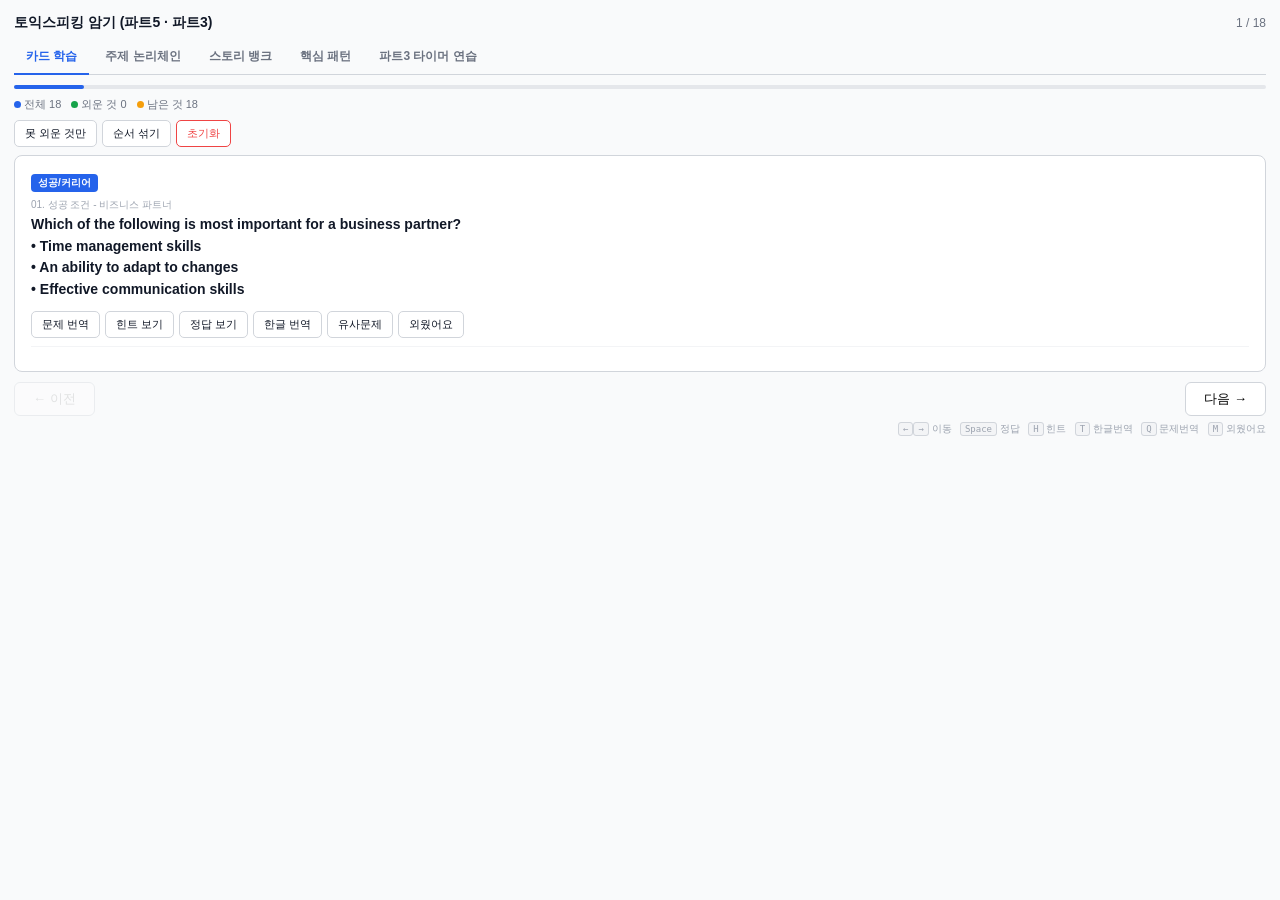
==== 토익스피킹_통합암기.html @ 19693b7b "Add files via upload" ====
<!DOCTYPE html>
<html lang="ko">
<head>
<meta charset="UTF-8">
<meta name="viewport" content="width=device-width, initial-scale=1.0">
<title>토익스피킹 암기 (파트5 · 파트3)</title>
<style>
:root {
  --font: Pretendard, -apple-system, BlinkMacSystemFont, "Segoe UI", sans-serif;
  --primary: #2563eb; --bg: #fff; --fg: #111827; --border: #d1d5db; --radius: 8px;
}
* { box-sizing: border-box; margin: 0; padding: 0; }
body { font-family: var(--font); background: #f9fafb; color: var(--fg); padding: 14px; }
.header { display: flex; justify-content: space-between; align-items: center; margin-bottom: 8px; flex-wrap: wrap; gap: 4px; }
.title { font-size: 14px; font-weight: 700; }
.counter { font-size: 12px; color: #6b7280; }
.progress-bar { height: 4px; background: #e5e7eb; border-radius: 2px; margin-bottom: 8px; }
.progress-fill { height: 100%; background: var(--primary); border-radius: 2px; transition: width 0.3s; }
.stats-row { display: flex; gap: 10px; margin-bottom: 8px; font-size: 11px; color: #6b7280; }
.stat { display: flex; align-items: center; gap: 3px; }
.dot { width: 7px; height: 7px; border-radius: 50%; }
.controls { display: flex; gap: 5px; flex-wrap: wrap; margin-bottom: 8px; }
.btn {
  padding: 5px 10px; border: 1px solid var(--border); border-radius: 5px;
  background: white; color: var(--fg); font-size: 11px; font-family: var(--font);
  cursor: pointer; transition: background 0.1s;
}
.btn:hover:not(:disabled) { background: #f3f4f6; }
.btn:disabled { opacity: 0.4; cursor: not-allowed; }
.btn.on { background: var(--primary); color: white; border-color: var(--primary); }
.btn.green { background: #16a34a; color: white; border-color: #16a34a; }
.btn.red-outline { color: #ef4444; border-color: #ef4444; }
.btn.red-outline:hover { background: #fef2f2; }
.card { background: white; border: 1px solid var(--border); border-radius: var(--radius); padding: 16px; }
.card.mastered { border-left: 4px solid #16a34a; }
.badge { display: inline-block; padding: 2px 7px; border-radius: 4px; font-size: 10px; font-weight: 700; color: white; margin-bottom: 6px; }
.topic-label { font-size: 10px; color: #9ca3af; margin-bottom: 2px; }
.q-text { font-size: 14px; font-weight: 700; line-height: 1.55; white-space: pre-line; margin-bottom: 10px; }
.action-row { display: flex; gap: 5px; flex-wrap: wrap; margin-bottom: 8px; }
.master-check { font-size: 11px; color: #16a34a; font-weight: 700; display: none; align-self: center; }
.master-check.vis { display: inline; }
.divider { height: 1px; background: #f3f4f6; margin: 8px 0; }
.section { display: none; border-radius: 6px; padding: 10px; margin-bottom: 8px; font-size: 12px; line-height: 1.65; white-space: pre-line; }
.section.vis { display: block; }
.s-qko  { background: #f8fafc; border: 1px solid #e2e8f0; color: #334155; }
.s-hint { background: #fffbeb; border: 1px solid #fcd34d; color: #78350f; }
.s-ans  { background: #eff6ff; border: 1px solid #93c5fd; color: #1e40af; }
.s-ansko{ background: #f0fdf4; border: 1px solid #86efac; color: #166534; }
.s-sim  { background: #faf5ff; border: 1px solid #d8b4fe; color: #6d28d9; }
.sec-label { font-size: 10px; font-weight: 700; margin-bottom: 5px; opacity: 0.65; }
.hint-step { display: flex; align-items: flex-start; gap: 6px; padding: 4px 0; border-bottom: 1px dashed #fde68a; }
.hint-step:last-child { border: none; }
.hint-num { font-size: 10px; font-weight: 700; background: #f59e0b; color: white; border-radius: 3px; padding: 1px 5px; flex-shrink: 0; margin-top: 1px; }
.sim-item { padding: 3px 0; border-bottom: 1px dashed rgba(109,40,217,0.2); font-size: 11px; }
.sim-item:last-child { border: none; }
.nav-row { display: flex; justify-content: space-between; margin-top: 10px; }
.nav-btn { padding: 7px 18px; border: 1px solid var(--border); border-radius: 6px; background: white; font-size: 13px; font-family: var(--font); cursor: pointer; }
.nav-btn:hover:not(:disabled) { background: #f3f4f6; }
.nav-btn:disabled { opacity: 0.35; cursor: not-allowed; }
.kb { font-size: 10px; color: #9ca3af; margin-top: 6px; text-align: right; }
kbd { background: #f3f4f6; border: 1px solid #d1d5db; border-radius: 3px; padding: 1px 4px; font-size: 9px; }

.tab-bar { display: flex; gap: 4px; margin-bottom: 10px; border-bottom: 1px solid var(--border); flex-wrap: wrap; }
.tab-btn {
  padding: 8px 12px; border: none; background: none; color: #6b7280; font-size: 12px;
  font-weight: 600; font-family: var(--font); cursor: pointer; border-bottom: 2px solid transparent;
  margin-bottom: -1px;
}
.tab-btn:hover { color: var(--fg); }
.tab-btn.on { color: var(--primary); border-bottom-color: var(--primary); }
.tab-panel.hidden { display: none; }
.panel-desc { font-size: 11px; color: #6b7280; margin-bottom: 10px; line-height: 1.5; }

.chain-card {
  background: white; border: 1px solid var(--border); border-radius: 6px;
  padding: 10px 12px; margin-bottom: 8px; border-left: 4px solid #d1d5db;
}
.chain-topic { font-size: 12px; font-weight: 700; margin-bottom: 6px; }
.chain-step { font-size: 12px; color: #374151; padding: 3px 0; }
.chain-step b { color: var(--fg); }

.story-card {
  background: white; border: 1px solid var(--border); border-radius: 6px;
  padding: 10px 12px; margin-bottom: 8px;
}
.story-title { font-size: 13px; font-weight: 700; margin-bottom: 4px; }
.story-ko { font-size: 12px; color: #374151; line-height: 1.55; margin-bottom: 6px; }

.pattern-card {
  background: white; border: 1px solid var(--border); border-radius: 6px;
  padding: 10px 12px; margin-bottom: 8px;
}
.pattern-group { font-size: 10px; font-weight: 700; color: #6d28d9; margin-bottom: 4px; }
.pattern-en { font-size: 12px; font-weight: 600; margin-bottom: 3px; }
.pattern-ko { font-size: 12px; color: #6b7280; margin-bottom: 6px; }

.badge-row { display: flex; gap: 4px; flex-wrap: wrap; }
.topic-chip {
  font-size: 10px; font-weight: 700; color: white; background: #9ca3af;
  border-radius: 4px; padding: 2px 6px;
}

.timer-box { text-align: center; margin-bottom: 12px; }
.timer-num { font-size: 44px; font-weight: 800; color: var(--primary); line-height: 1; transition: color 0.2s; }
.timer-num.answering { color: #16a34a; }
.timer-label { font-size: 12px; color: #6b7280; margin-top: 2px; }
.p3-scenario-en { font-size: 13px; color: #374151; margin-bottom: 3px; line-height: 1.5; }
.p3-scenario-ko { font-size: 12px; color: #9ca3af; margin-bottom: 10px; line-height: 1.5; }
.p3-q-ko { font-size: 12px; color: #6b7280; margin-bottom: 10px; white-space: pre-line; }
</style>
</head>
<body>

<div class="header">
  <div class="title">토익스피킹 암기 (파트5 · 파트3)</div>
  <div class="counter" id="counter">1 / 18</div>
</div>

<div class="tab-bar">
  <button class="tab-btn on" id="tabBtn-card" onclick="switchTab('card')">카드 학습</button>
  <button class="tab-btn" id="tabBtn-chain" onclick="switchTab('chain')">주제 논리체인</button>
  <button class="tab-btn" id="tabBtn-story" onclick="switchTab('story')">스토리 뱅크</button>
  <button class="tab-btn" id="tabBtn-pattern" onclick="switchTab('pattern')">핵심 패턴</button>
  <button class="tab-btn" id="tabBtn-part3" onclick="switchTab('part3')">파트3 타이머 연습</button>
</div>

<div class="tab-panel" id="tabPanel-card">
<div class="progress-bar"><div class="progress-fill" id="pFill" style="width:5.5%"></div></div>
<div class="stats-row">
  <div class="stat"><div class="dot" style="background:#2563eb"></div><span id="sStat">전체 18</span></div>
  <div class="stat"><div class="dot" style="background:#16a34a"></div><span id="mStat">외운 것 0</span></div>
  <div class="stat"><div class="dot" style="background:#f59e0b"></div><span id="rStat">남은 것 18</span></div>
</div>
<div class="controls">
  <button class="btn" id="filterBtn" onclick="toggleFilter()">못 외운 것만</button>
  <button class="btn" onclick="shuffleCards()">순서 섞기</button>
  <button class="btn red-outline" onclick="resetAll()">초기화</button>
</div>

<div class="card" id="card">
  <div class="badge" id="badge"></div>
  <div class="topic-label" id="topicLbl"></div>
  <div class="q-text" id="qText"></div>
  <div class="action-row">
    <button class="btn" id="bKoQ"  onclick="tog('qko','bKoQ')">문제 번역</button>
    <button class="btn" id="bHint" onclick="tog('hint','bHint')">힌트 보기</button>
    <button class="btn" id="bAns"  onclick="tog('ans','bAns')">정답 보기</button>
    <button class="btn" id="bKoA"  onclick="tog('ansko','bKoA')">한글 번역</button>
    <button class="btn" id="bSim"  onclick="tog('sim','bSim')">유사문제</button>
    <button class="btn" id="bMaster" onclick="toggleMaster()">외웠어요</button>
    <span class="master-check" id="mCheck">완료</span>
  </div>
  <div class="divider"></div>
  <div class="section s-qko"   id="sqko">  <div class="sec-label">문제 번역</div><div id="qkoText"></div></div>
  <div class="section s-hint"  id="shint"> <div class="sec-label">논리 체인 힌트</div><div id="hintContent"></div></div>
  <div class="section s-ans"   id="sans">  <div class="sec-label">영어 모범 답안</div><div id="ansText"></div></div>
  <div class="section s-ansko" id="sansko"><div class="sec-label">한국어 번역</div><div id="ansKoText"></div></div>
  <div class="section s-sim"   id="ssim">  <div class="sec-label">유사 문제</div><div id="simContent"></div></div>
</div>

<div class="nav-row">
  <button class="nav-btn" id="prevBtn" onclick="nav(-1)">← 이전</button>
  <button class="nav-btn" id="nextBtn" onclick="nav(1)">다음 →</button>
</div>
<div class="kb">
  <kbd>←</kbd><kbd>→</kbd> 이동 &nbsp;
  <kbd>Space</kbd> 정답 &nbsp;
  <kbd>H</kbd> 힌트 &nbsp;
  <kbd>T</kbd> 한글번역 &nbsp;
  <kbd>Q</kbd> 문제번역 &nbsp;
  <kbd>M</kbd> 외웠어요
</div>
</div>

<div class="tab-panel hidden" id="tabPanel-chain">
  <div class="panel-desc">18개 주제의 이유1 → 이유2 논리 체인을 한눈에 봅니다. 막히면 앞 단계 키워드만 떠올려도 뒤가 이어져야 정상입니다.</div>
  <div id="chainList"></div>
</div>

<div class="tab-panel hidden" id="tabPanel-story">
  <div class="panel-desc">여러 주제에서 반복 사용되는 "내 경험" 12개입니다. 이것부터 완벽히 외우면, 어느 주제가 나와도 여기서 골라 쓰면 됩니다.</div>
  <div id="storyList"></div>
</div>

<div class="tab-panel hidden" id="tabPanel-pattern">
  <div class="panel-desc">여러 답변에 공통으로 등장하는 표현 블록입니다. 뱃지는 실제 이 표현이 쓰인 주제 번호입니다.</div>
  <div id="patternList"></div>
</div>

<div class="tab-panel hidden" id="tabPanel-part3">
  <div class="panel-desc">랜덤으로 문제가 나오고 20초 후 자동으로 정답이 10초간 표시됩니다. 이전 / 다음으로 직접 넘기거나, 정답 보기로 바로 확인할 수도 있어요.</div>

  <div class="timer-box">
    <div class="timer-num" id="p3TimerNum">20</div>
    <div class="timer-label" id="p3TimerLabel">문제 준비</div>
  </div>

  <div class="card" id="p3Card">
    <div class="badge" id="p3Badge"></div>
    <div class="p3-scenario-en" id="p3ScenarioEn"></div>
    <div class="p3-scenario-ko" id="p3ScenarioKo"></div>
    <div class="q-text" id="p3QText"></div>
    <div class="p3-q-ko" id="p3QKo"></div>

    <div class="action-row">
      <button class="btn" id="p3AnsBtn" onclick="p3ShowAnswerNow()">정답 보기</button>
      <button class="btn" id="p3PauseBtn" onclick="p3Pause()">⏸ 멈춤</button>
      <button class="btn" id="p3PlayBtn" onclick="p3Play()" disabled>▶ 재생</button>
    </div>
    <div class="divider"></div>
    <div class="section s-ans" id="p3SAns"><div class="sec-label">영어 모범 답안</div><div id="p3AEn"></div></div>
    <div class="section s-ansko" id="p3SAnsKo"><div class="sec-label">한국어 번역</div><div id="p3AKo"></div></div>
  </div>

  <div class="nav-row">
    <button class="nav-btn" id="p3PrevBtn" onclick="p3Prev()">← 이전</button>
    <button class="nav-btn" id="p3NextBtn" onclick="p3Next()">다음 →</button>
  </div>
  <div class="counter" id="p3Counter" style="text-align:right;margin-top:6px;">1 / 204</div>
</div>

<script>

// 토익스피킹 파트5 카드 데이터
// 카드 추가/수정은 이 파일만 건드리면 됩니다. (index.html, app.js는 그대로 둬도 됨)
const CARDS = [
  {
    theme: "성공/커리어", tc: "#2563eb",
    topic: "01. 성공 조건 - 비즈니스 파트너",
    q: "Which of the following is most important for a business partner?\n• Time management skills\n• An ability to adapt to changes\n• Effective communication skills",
    qko: "다음 중 비즈니스 파트너에게 가장 중요한 것은?\n• 시간 관리 기술\n• 변화에 적응하는 능력\n• 효과적인 커뮤니케이션 기술",
    hints: [
      "이유1: 시간관리 선택 → 팀워크에 효과적 → 대학 팀프로젝트 → 문제가 있었지만 → 시간관리 덕분에 → 제시간에 완료 → 매우 도움됨",
      "이유2: 요즘 비즈니스 환경 거침(코로나) → 업무가 시간에 민감 → 엄격한 마감기한 존재 → 시간관리 = 유익"
    ],
    ans: "First, I think it will be effective for teamwork. Actually, I'm a senior in college. When I was in college, I had many team projects and sometimes we had problems. But, my team members had time management skills. So we could finish work on time. It was very helpful.\n\nSecond, nowadays, the business environment is very tough because of Covid-19. So a lot of work is time-sensitive. I mean it has a strict deadline. Therefore, if you have time management skills, it will be beneficial.",
    ansko: "첫째, 팀워크에 효과적일 것입니다. 저는 대학교 4학년입니다. 대학 때 팀 프로젝트가 많았고 문제가 생기기도 했습니다. 하지만 팀원들이 시간 관리 기술이 있어서 제시간에 끝낼 수 있었습니다. 매우 도움이 되었습니다.\n\n둘째, 요즘 비즈니스 환경은 코로나19로 매우 어렵습니다. 많은 업무가 시간에 민감하고 마감기한이 엄격합니다. 시간 관리 기술이 있다면 유익할 것입니다.",
    sim: [
      "For that job, which is more important for a new employee, educational background or relevant work experience?",
      "Which of the following is most important for success in business: Leadership / Creativity / Communication?"
    ]
  },
  {
    theme: "교육/학교", tc: "#7c3aed",
    topic: "02. 온라인/테크 - 인터넷과 교육",
    q: "In your opinion, has the Internet had a positive or negative effect on education? Why?",
    qko: "당신 생각에 인터넷은 교육에 긍정적인 영향을 미쳤나요, 아니면 부정적인 영향을 미쳤나요?",
    hints: [
      "이유1: 인터넷 = 긍정적 → 학교 갈 필요 없음 → 시간 절약 → 편리함 + 정보 풍부 → 매우 도움됨",
      "이유2: 무료 or 저렴 → 돈 절약 → 요즘 경제 어렵고 젊은 사람 힘든 시간 → 매우 유익"
    ],
    ans: "I think the Internet has had a positive effect on education. First, people can save time because they don't have to go to school. It's very convenient. There is a lot of information on the Internet. It's very helpful. Second, they can save money because it's free or cheaper. Nowadays, the economy is really tough, so young people are having a hard time. I think it's very beneficial.",
    ansko: "인터넷은 교육에 긍정적인 효과를 가져왔다고 생각합니다. 첫째, 학교에 갈 필요가 없어 시간을 절약할 수 있습니다. 매우 편리하고 인터넷에 정보도 많습니다. 둘째, 무료이거나 더 저렴해서 돈을 절약할 수 있습니다. 요즘 경제가 어렵고 젊은 사람들이 힘든 시간을 보내고 있습니다. 매우 유익합니다.",
    sim: [
      "What are the advantages of taking a university class online rather than in a classroom?",
      "Agree/disagree: Due to advances in technology, students can study more effectively.",
      "Do you think technology helps people maintain a balance between work and personal lives?"
    ]
  },
  {
    theme: "교육/학교", tc: "#7c3aed",
    topic: "03. 아이들 사회생활 - 봉사/스포츠",
    q: "Should university students be encouraged to spend their free time volunteering in the community? Why or why not?",
    qko: "대학생들이 여가 시간을 지역사회 봉사에 사용하도록 장려되어야 할까요?",
    hints: [
      "이유1: 새로운 사람 만나 친구 사귐 → 대학 때 병원 봉사 경험 → 정보 공유 + 서로 도움 → 훌륭한 경험",
      "이유2: 사회적 기술 + 팀워크 + 리더십 배울 수 있음 → 매우 유용"
    ],
    ans: "I think university students should be encouraged to spend their free time volunteering in the community. First, they can meet new people and make friends. When I was in college, I volunteered at a hospital near my house. We could share information and help each other. It was a great experience. Second, they can learn social skills, teamwork, and leadership. I think it will be very useful.",
    ansko: "대학생들이 지역사회에서 봉사하며 여가를 보내도록 장려되어야 한다고 생각합니다. 첫째, 새로운 사람을 만나 친구를 사귈 수 있습니다. 대학 때 집 근처 병원에서 봉사했는데, 정보를 공유하고 서로 도울 수 있었습니다. 훌륭한 경험이었습니다. 둘째, 사회적 기술, 팀워크, 리더십을 배울 수 있습니다. 매우 유용할 것입니다.",
    sim: [
      "Should children be encouraged to spend their free time playing sports?",
      "Agree/Disagree: Students should participate in organized activities such as soccer or group sports.",
      "What are the benefits of participating in sports in elementary school?"
    ]
  },
  {
    theme: "생활/개인", tc: "#059669",
    topic: "04. 혼자 VS 같이 - 가족과 함께 살기",
    q: "For university students, what are the advantages of living at home with their families and commuting to school?",
    qko: "대학생들에게 가족과 함께 집에 살면서 통학하는 것의 장점은 무엇입니까?",
    hints: [
      "이유1: 재미있고 흥미로움 → 사람 좋아하는 성격 → 가족과 저녁 식사 → 스트레스 해소",
      "이유2: 정보 공유 + 서로 도움 가능 → 부모님 경험 많음 → 항상 조언 해주심 → 매우 도움됨"
    ],
    ans: "First, it's fun and interesting. I'm a people person, so I like spending time with others. I usually eat dinner with my family, and I can get rid of my stress. Second, we can share information and help each other. My parents have a lot of experience, so they always give me advice. It's very helpful.",
    ansko: "첫째, 재미있고 흥미롭습니다. 저는 사람을 좋아하는 성격이라 다른 사람들과 시간 보내는 것을 좋아합니다. 가족과 저녁을 먹으며 스트레스를 해소할 수 있습니다. 둘째, 정보를 공유하고 서로 도울 수 있습니다. 부모님은 경험이 많으셔서 항상 조언을 해주십니다. 매우 도움이 됩니다.",
    sim: [
      "What are the advantages of living with parents instead of living alone?",
      "If you were a recent university graduate, would you prefer living on your own or with your parents?",
      "What are the disadvantages of exercising alone?"
    ]
  },
  {
    theme: "성공/커리어", tc: "#2563eb",
    topic: "05. 조언자 - 가족 vs 상사",
    q: "If you started your own business, who would be better to consult with, family or supervisor?",
    qko: "사업을 시작한다면 가족과 상의하는 것이 나을까요, 상사와 상의하는 것이 나을까요?",
    hints: [
      "이유1: 가족 선택 → 나를 잘 안다 → 내 재능 + 기술 파악 → 경험도 많다 → 항상 좋은 조언 해줌",
      "이유2: 편안함 느낌 → 정직할 수 있다 → 신뢰할 수 있다 → vs 타인은 신뢰 어려움"
    ],
    ans: "I think it would be better to consult with my family. First, they know me well. For example, my parents know my talents and skills, so they always give me advice. Also, they have a lot of experience. Second, I feel comfortable with them, so I can be honest. I cannot be honest with others because I cannot trust them.",
    ansko: "가족과 상의하는 것이 더 나을 것 같습니다. 첫째, 그들은 저를 잘 압니다. 예를 들어 부모님은 제 재능과 기술을 알고 있어서 항상 조언을 해주십니다. 또한 경험도 많으십니다. 둘째, 그들과 함께 있으면 편안해서 솔직할 수 있습니다. 다른 사람들은 신뢰하기 어려워 솔직해지기가 힘듭니다.",
    sim: [
      "When you choose a job, what are the advantages of getting advice from family members?",
      "When changing jobs, who is the best person to get advice from?",
      "When learning new skills, who is better: co-workers or managers?",
      "Should employees provide feedback on their manager's job performance?"
    ]
  },
  {
    theme: "성공/커리어", tc: "#2563eb",
    topic: "06. 직장/학교 제공 - 소득 / 복지",
    q: "Do you think it is good to have a high income for your happiness?",
    qko: "행복을 위해 높은 소득을 갖는 것이 좋다고 생각합니까?",
    hints: [
      "이유1(경제 배경): 요즘 경제 어렵고 생활비 높음 → 젊은 사람 힘든 시간",
      "이유2(개인 동기): 여행을 좋아함 → 돈을 벌고 싶음 → 스트레스 해소 → 업무 집중 → 생산성 향상"
    ],
    ans: "I think it's good to have a high income for my happiness. First, nowadays, the economy is really tough, and the cost of living is high. Young people are having a hard time. Second, I want to make money because I like traveling. I can get rid of my stress. Eventually, I can focus on my work better, which is effective for productivity.",
    ansko: "행복을 위해 높은 소득을 갖는 것이 좋다고 생각합니다. 첫째, 요즘 경제가 정말 어렵고 생활비도 높습니다. 젊은 사람들이 힘든 시간을 보내고 있습니다. 둘째, 여행을 좋아하기 때문에 돈을 벌고 싶습니다. 스트레스를 해소할 수 있고, 결국 업무에 더 잘 집중하여 생산성이 높아집니다.",
    sim: [
      "What are the advantages of working as a doctor?",
      "Should companies provide fitness classes or wellness programs for employees?"
    ]
  },
  {
    theme: "성공/커리어", tc: "#2563eb",
    topic: "07. 잦은 이직 - 커리어 변경의 장점",
    q: "For employees, what are the advantages of frequently changing careers throughout their working lives?",
    qko: "직원들에게 직장 생활 전반에 걸쳐 자주 커리어를 바꾸는 것의 장점은 무엇입니까?",
    hints: [
      "이유1: 새로운 사람 만나 친구됨 → 대학 때 아르바이트 많이 함 → 새 사람 만남 → 정보 공유 → 경력에 도움",
      "이유2: 사회적 기술 배울 수 있음 → 비즈니스에서 매우 중요 → 매우 유용"
    ],
    ans: "First, they can meet new people and become friends. When I was in college, I had many part-time jobs. I met new people, and we could share information. It was helpful for my career. Second, they can learn social skills, which are very important in business. I think it will be very useful.",
    ansko: "첫째, 새로운 사람들을 만나 친구가 될 수 있습니다. 대학 시절 아르바이트를 많이 했는데, 새로운 사람들을 만나 정보를 공유할 수 있었습니다. 경력에 도움이 되었습니다. 둘째, 사회적 기술을 배울 수 있는데, 비즈니스에서 매우 중요합니다. 매우 유용할 것입니다.",
    sim: [
      "Some people frequently change companies. Do you think this is beneficial for a career?",
      "What are the advantages of working in a different field than what you majored in?",
      "During a vacation, what are the disadvantages of traveling to several locations?"
    ]
  },
  {
    theme: "사회/정책", tc: "#d97706",
    topic: "08. 명절 전통 - 과거 vs 현재",
    q: "Agree or disagree: 'Nowadays, people care less about holiday traditions than they did in the past.'",
    qko: "동의 또는 반대: '요즘 사람들은 과거보다 명절 전통에 덜 신경 쓴다.'",
    hints: [
      "이유1: 동의 → 경쟁 높음 → 바쁘고 시간 없음 → 나도 공부로 바쁨 → 피곤하고 스트레스받음",
      "이유2: 즐길 거리 많아짐 (인터넷, 소셜미디어) → 매우 재미있음 → 전통보다 이쪽에 집중"
    ],
    ans: "I agree that people care less about holiday traditions. First, many people are busy because competition is high, so they don't have time. I am busy with my studies, so I'm tired and stressed. Second, there are many things to enjoy, like the Internet and social media. It's very fun.",
    ansko: "사람들이 명절 전통에 덜 신경 쓴다는 것에 동의합니다. 첫째, 경쟁이 치열해서 많은 사람들이 바쁘고 시간이 없습니다. 저도 공부로 바빠서 피곤하고 스트레스를 받습니다. 둘째, 인터넷과 소셜 미디어처럼 즐길 거리가 많아졌습니다. 매우 재미있습니다.",
    sim: [
      "Agree/Disagree: Nowadays, holiday traditions are less important than in the past.",
      "Do you think people today have more time for relaxation than they did in the past?"
    ]
  },
  {
    theme: "교육/학교", tc: "#7c3aed",
    topic: "09. 외국 살 때 장단점 - 해외 경험",
    q: "Which of the following is the most effective way for university students to get experience?\n• Going abroad\n• Internship programs\n• Working as a research assistant",
    qko: "다음 중 대학생들이 경험을 쌓는 가장 효과적인 방법은?\n• 해외로 나가기\n• 인턴십 프로그램\n• 연구 보조원으로 일하기",
    hints: [
      "이유1: 해외 선택 → 새로운 사람 만나 친구됨 → 캐나다 유학 경험 → 나와 다른 사람들 만남 → 훌륭한 경험",
      "이유2: 외국어 기술 배울 수 있음 → 경력에 중요"
    ],
    ans: "I think going abroad is the most effective way for students to get experience. First, they can meet new people and become friends. When I studied in Canada, I met new people who were different from me. It was a great experience. Second, they can learn foreign language skills, which are important for their career.",
    ansko: "해외로 나가는 것이 학생들이 경험을 쌓는 가장 효과적인 방법이라고 생각합니다. 첫째, 새로운 사람들을 만나 친구가 될 수 있습니다. 캐나다에서 공부할 때 나와 다른 새로운 사람들을 만났는데, 훌륭한 경험이었습니다. 둘째, 외국어 기술을 배울 수 있으며, 경력에 중요합니다.",
    sim: [
      "What are the advantages of living in several different cities over a lifetime?",
      "If your company required you to work abroad, would you accept the offer?",
      "For students, what are the advantages of studying in a foreign country?"
    ]
  },
  {
    theme: "사회/정책", tc: "#d97706",
    topic: "10. 정부/환경 - 재활용 프로그램 지원",
    q: "Do you think the government should fund a recycling program?",
    qko: "정부가 재활용 프로그램에 자금을 지원해야 한다고 생각합니까?",
    hints: [
      "이유1: 정부 지원 = 좋음 → 환경에 좋음 → 환경 중요하지만 파괴되고 있음 → 우리가 신경 써야 함",
      "이유2: 내 나라도 비슷한 정책 있음 → 사람들이 만족함 → 매우 효과적"
    ],
    ans: "Yes, I think the government should support recycling programs. First, it's good for the environment. Environment is important, but it is being destroyed, so we must care. My country has a similar policy, and people are satisfied. I think it's very effective.",
    ansko: "네, 정부가 재활용 프로그램을 지원해야 한다고 생각합니다. 첫째, 환경에 좋습니다. 환경은 중요하지만 파괴되고 있어 신경 써야 합니다. 저의 나라도 비슷한 정책이 있고 사람들이 만족합니다. 매우 효과적입니다.",
    sim: [
      "What are the advantages of prohibiting the use of personal automobiles in a large city?",
      "What are the advantages of local governments providing students with free university education?",
      "Do you agree: Government should support filmmakers?"
    ]
  },
  {
    theme: "생활/개인", tc: "#059669",
    topic: "11. 리뷰 - 인터넷 리뷰 vs 판매원",
    q: "Do you think reading Internet reviews is more helpful than asking sales people when making a purchase?",
    qko: "구매 결정 시 인터넷 리뷰를 읽는 것이 판매원에게 묻는 것보다 더 도움이 된다고 생각합니까?",
    hints: [
      "이유1: 인터넷 리뷰 선택 → 자세한 정보 얻을 수 있음 → 사진과 함께 정보 획득 → 결정 내리는 데 도움",
      "이유2: 리뷰는 정직하고 정확함 → 신뢰 가능 → vs 판매원은 과장하는 경향 → 신뢰하기 어려움"
    ],
    ans: "First, I think reading Internet reviews is better because I can get detailed information. When I read reviews, I can get information with pictures. It's helpful for making a decision. Second, reviews are honest and accurate, so I can trust them. However, it's hard to trust sales people because they tend to exaggerate.",
    ansko: "첫째, 자세한 정보를 얻을 수 있어서 인터넷 리뷰를 읽는 것이 더 낫다고 생각합니다. 리뷰를 읽으면 사진과 함께 정보를 얻을 수 있습니다. 결정을 내리는 데 도움이 됩니다. 둘째, 리뷰는 정직하고 정확해서 신뢰할 수 있습니다. 반면 판매원은 과장하는 경향이 있어 신뢰하기 어렵습니다.",
    sim: [
      "When making a purchase, do you prefer recommendations from friends or online reviews?",
      "What are the advantages of reading customer reviews before buying a product?"
    ]
  },
  {
    theme: "생활/개인", tc: "#059669",
    topic: "12. 집 소유/월세 - 소유의 단점",
    q: "What are the disadvantages of owning a house or an apartment rather than renting?",
    qko: "임대가 아니라 집이나 아파트를 소유하는 것의 단점은 무엇입니까?",
    hints: [
      "이유1: 도시에서 집 비쌈 → 경제 나쁘고 사람들 힘든 시간 → 돈 빌리면 이자 내야 함 → 부담",
      "이유2: 집 유지하려면 시간 + 에너지 필요 → 렌트하면 유지보수 걱정 없음"
    ],
    ans: "First, buying a house is expensive in the city. In my country, the economy is bad, so people are having a hard time. Also, if you borrow money, you must pay interest, which is a burden. Second, maintaining a house takes time and energy. But if you rent, you don't have to worry about maintenance.",
    ansko: "첫째, 도시에서 집을 사는 것은 비쌉니다. 저의 나라는 경제가 나빠서 사람들이 힘든 시간을 보내고 있습니다. 또한 돈을 빌리면 이자를 내야 하는데 부담이 됩니다. 둘째, 집을 유지하려면 시간과 에너지가 필요합니다. 하지만 임대하면 유지보수를 걱정할 필요가 없습니다.",
    sim: [
      "What are the advantages of renting an apartment rather than buying one?",
      "Is it better to own or rent a home? Why?"
    ]
  },
  {
    theme: "사회/정책", tc: "#d97706",
    topic: "13. 광고 - 대중교통 광고 효과",
    q: "Do you think posting advertisements on public transportation is an effective way for companies to reach customers?",
    qko: "대중교통에 광고를 게시하는 것이 기업이 고객에게 다가가는 효과적인 방법이라고 생각합니까?",
    hints: [
      "이유1: 아니오 → 사람들이 관심 없음 + 신경 안 씀 → 대신 인터넷/소셜미디어 사용",
      "이유2: 온라인 광고가 더 효과적 → 성공적인 회사들이 소셜미디어 사용 → 젊은 사람들 끌어들임"
    ],
    ans: "No, I don't think posting ads on public transportation is effective. First, people are not interested in them; they don't care. Instead, many people use the Internet and social media. So, posting ads online is more effective. Many successful companies use social media, so they can attract young people.",
    ansko: "아니요, 대중교통에 광고를 게시하는 것이 효과적이라고 생각하지 않습니다. 첫째, 사람들이 관심이 없고 신경 쓰지 않습니다. 대신 많은 사람들이 인터넷과 소셜 미디어를 사용합니다. 따라서 온라인 광고가 더 효과적입니다. 많은 성공 기업들이 소셜 미디어로 젊은 사람들을 끌어들입니다.",
    sim: [
      "What is the most effective way for a company to advertise its products?",
      "Do you think social media is the most effective advertising platform today?"
    ]
  },
  {
    theme: "생활/개인", tc: "#059669",
    topic: "14. 도시 - 대도시 생활의 장점",
    q: "What are the advantages of living in a large city?",
    qko: "대도시에 사는 것의 장점은 무엇입니까?",
    hints: [
      "이유1: 새로운 사람 많이 만남 → 재미있음 → 대도시로 이사했을 때 똑똑한 사람들 만남 → 정보 공유 → 훌륭한 경험",
      "이유2: 즐길 거리 많음 (박물관, 식당) → 스트레스 해소 가능"
    ],
    ans: "First, they can meet many new people, which is fun. When I moved to a big city, I met smart people, and we shared information. It was a great experience. Second, there are many things to enjoy, like museums and restaurants. So, I can get rid of my stress.",
    ansko: "첫째, 많은 새로운 사람들을 만날 수 있는데, 재미있습니다. 대도시로 이사했을 때 똑똑한 사람들을 만나 정보를 공유했습니다. 훌륭한 경험이었습니다. 둘째, 박물관과 식당 같이 즐길 거리가 많습니다. 스트레스를 해소할 수 있습니다.",
    sim: [
      "What are the advantages of living in a rural area compared to a city?",
      "Would you prefer to live in a big city or a small town? Why?"
    ]
  },
  {
    theme: "생활/개인", tc: "#059669",
    topic: "15. 돈 관리 - 아이들 금융 교육",
    q: "Do you think children should be taught how to manage money? Why or why not?",
    qko: "아이들에게 돈 관리 방법을 가르쳐야 한다고 생각합니까?",
    hints: [
      "이유1: 아이들에게 유용 → 자본주의 사회에 살고 있음 → 경제 어렵고 생활비 높음 → 돈 관리 기술 중요",
      "이유2: 돈의 중요성 배움 → 낭비하지 않게 됨"
    ],
    ans: "First, it's very useful for children because we live in a capitalist society. In my country, the economy is tough and the cost of living is high, so money management skills are important. Second, they can learn the importance of money, so they won't waste it.",
    ansko: "첫째, 우리가 자본주의 사회에 살고 있기 때문에 아이들에게 매우 유용합니다. 저의 나라는 경제가 어렵고 생활비가 높아 돈 관리 기술이 중요합니다. 둘째, 돈의 중요성을 배울 수 있어 낭비하지 않게 됩니다.",
    sim: [
      "Should financial education be a required subject in schools?",
      "What are the benefits of teaching children about saving money?"
    ]
  },
  {
    theme: "사회/정책", tc: "#d97706",
    topic: "16. 운전 - 운전 나이 제한",
    q: "Do you think children under 21 should be allowed to drive? Why or why not?",
    qko: "21세 미만이 운전을 허용되어야 한다고 생각합니까?",
    hints: [
      "이유1: 아니오 → 16세 미만은 미성숙 → 운전에 집중 못함 → 위험 → 내가 운전 시작했을 때 사고 → 끔찍했음",
      "이유2: 대중교통 좋음 → 버스 이용 가능 → 운전할 필요 없음"
    ],
    ans: "No, I don't think children under 21 should be allowed to drive. First, children under 16 are immature, so they can't focus on driving. It can be dangerous. When I started driving, I had an accident, which was terrible. Second, public transportation is good, so they can use buses. They don't need to drive.",
    ansko: "아니요, 21세 미만이 운전을 허용되어야 한다고 생각하지 않습니다. 첫째, 16세 미만은 미성숙해서 운전에 집중할 수 없습니다. 위험할 수 있습니다. 제가 운전을 처음 시작했을 때 사고가 났는데 끔찍했습니다. 둘째, 대중교통이 잘 되어 있어 버스를 이용할 수 있습니다. 운전할 필요가 없습니다.",
    sim: [
      "Should the legal driving age be raised to 21?",
      "What are the dangers of allowing teenagers to drive?"
    ]
  },
  {
    theme: "생활/개인", tc: "#059669",
    topic: "17. 여행 - 여러 도시 여행의 단점",
    q: "During a vacation, what are the disadvantages of traveling to several different locations instead of staying in one location?",
    qko: "휴가 중 한 곳에 머무는 대신 여러 곳을 여행하는 것의 단점은 무엇입니까?",
    hints: [
      "이유1: 시간 + 에너지 많이 듦 → 작년에 일주일에 여러 도시 방문 → 기차/비행기에서 시간 낭비",
      "이유2: 그 지역 자세한 것 알 수 없음 → 현지인 만나기 어려움 → 언어 배우기 어려움 → 덜 흥미로움"
    ],
    ans: "First, it takes a lot of time and energy. Last year, I visited many cities in a week, and I wasted time on trains and airplanes. Second, I cannot learn details about the area. Also, it's hard to meet locals and learn their language. It's less interesting.",
    ansko: "첫째, 시간과 에너지가 많이 듭니다. 작년에 일주일 동안 여러 도시를 방문했는데 기차와 비행기에서 시간을 낭비했습니다. 둘째, 그 지역에 대한 자세한 내용을 알 수 없습니다. 또한 현지인을 만나고 언어를 배우기가 어렵습니다. 덜 흥미롭습니다.",
    sim: [
      "What are the advantages of staying in one location during a vacation?",
      "What are the disadvantages of working in a different field than what you majored in?"
    ]
  },
  {
    theme: "생활/개인", tc: "#059669",
    topic: "18. 롤모델 - 롤모델의 중요성",
    q: "Do you think it is important for young people to have a role model? Why or why not?",
    qko: "젊은 사람들에게 롤모델을 갖는 것이 중요하다고 생각합니까?",
    hints: [
      "이유1: 네 → 롤모델 있으면 더 열심히 노력함 → 목표 달성에 효과적 → 고등학교 때 메시 보고 기술 공부",
      "이유2: 동기 부여됨 → 유명한 운동선수들이 긍정적 에너지 줌 → 고난을 마주할 때 유용"
    ],
    ans: "Yes, first, if you have a role model, you will work harder to become like them. It's effective for achieving goals. When I was in high school, I watched Messi and studied his skills. Second, you get motivated. Famous athletes give positive energy. It's useful when you face hardship.",
    ansko: "네, 첫째, 롤모델이 있으면 그들처럼 되기 위해 더 열심히 노력하게 됩니다. 목표 달성에 효과적입니다. 고등학생 때 메시를 보며 기술을 공부했습니다. 둘째, 동기 부여가 됩니다. 유명한 운동선수들은 긍정적인 에너지를 줍니다. 고난을 마주할 때 유용합니다.",
    sim: [
      "Who is your role model and why?",
      "Do you agree: Famous athletes and entertainers make good role models for young people?"
    ]
  }
];

// 여러 주제에 반복 등장하는 "내 경험" 스토리 12개
// topics: 실제로 이 경험이 ans에 등장하는 카드 번호(1-based, cards.js 배열 순서 기준)
const STORIES = [
  {
    title: "대학 팀 프로젝트",
    ko: "대학 시절 팀 프로젝트를 하며 문제가 있었지만, 팀원의 시간 관리 기술 덕분에 제시간에 끝낼 수 있었다.",
    topics: [1]
  },
  {
    title: "병원 봉사활동",
    ko: "대학 때 집 근처 병원에서 봉사하며 새로운 사람들과 정보를 공유하고 서로 도왔다.",
    topics: [3]
  },
  {
    title: "가족과의 저녁 식사",
    ko: "사람을 좋아하는 성격이라 가족과 저녁을 먹으며 스트레스를 해소한다.",
    topics: [4]
  },
  {
    title: "부모님의 조언",
    ko: "부모님은 내 재능과 기술을 잘 알아서 항상 좋은 조언을 해준다. 편안한 사이라 솔직해질 수 있다.",
    topics: [4, 5]
  },
  {
    title: "여행을 좋아하는 나",
    ko: "여행을 좋아해서 돈을 벌고 싶고, 그 돈으로 여행하며 스트레스를 해소한다.",
    topics: [6]
  },
  {
    title: "대학 시절 아르바이트",
    ko: "아르바이트를 많이 하며 새로운 사람들을 만나 정보를 공유했고, 그것이 경력에 도움이 되었다.",
    topics: [7]
  },
  {
    title: "캐나다 유학 경험",
    ko: "캐나다에서 공부하며 나와 다른 새로운 사람들을 만난 훌륭한 경험이 있었다.",
    topics: [9]
  },
  {
    title: "우리나라의 비슷한 정책",
    ko: "내가 사는 나라에도 비슷한 정책이 있고, 사람들이 그 정책에 만족하고 있다.",
    topics: [10]
  },
  {
    title: "대도시로의 이사",
    ko: "대도시로 이사했을 때 똑똑한 사람들을 만나 정보를 공유한 훌륭한 경험이 있었다.",
    topics: [14]
  },
  {
    title: "운전 사고 경험",
    ko: "운전을 처음 시작했을 때 사고가 났었고, 그것은 끔찍한 경험이었다.",
    topics: [16]
  },
  {
    title: "작년 여러 도시 여행",
    ko: "작년에 일주일 동안 여러 도시를 방문했는데, 기차와 비행기에서 시간을 낭비했다.",
    topics: [17]
  },
  {
    title: "메시를 보며 배운 것",
    ko: "고등학생 때 메시를 보면서 그의 기술을 공부했다.",
    topics: [18]
  }
];

// 여러 주제 답변에 공통으로 등장하는 표현/논리 패턴
// topics: 이 패턴이 실제 ans 문장에 등장하는 카드 번호(1-based)
const PATTERNS = [
  {
    group: "도입 템플릿 (모든 주제 공통)",
    en: "I think ... . I will give you some reasons and examples to support my opinion.",
    ko: "저는 ~라고 생각합니다. 이유와 예시를 몇 가지 말씀드리겠습니다.",
    topics: []
  },
  {
    group: "마무리 템플릿 (모든 주제 공통)",
    en: "That's why I think so. / That's why I think [주장 반복].",
    ko: "그것이 제가 그렇게 생각하는 이유입니다. / 그래서 저는 ~라고 생각합니다.",
    topics: []
  },
  {
    group: "배경 설명",
    en: "Nowadays, the economy is really tough (or bad), and the cost of living is high, so (young) people are having a hard time.",
    ko: "요즘 경제가 정말 어렵고 생활비도 높아서, (젊은) 사람들이 힘든 시간을 보내고 있다.",
    topics: [2, 6, 12, 15]
  },
  {
    group: "경험 연결",
    en: "I met new people, and we could share information (and help each other). It was a great experience.",
    ko: "새로운 사람들을 만나 정보를 공유(하고 서로 도움을 주고받음)했다. 훌륭한 경험이었다.",
    topics: [3, 7, 14]
  },
  {
    group: "감정/효과",
    en: "It helps me get rid of my stress.",
    ko: "그것은 스트레스를 해소하는 데 도움이 된다.",
    topics: [4, 6, 14]
  },
  {
    group: "바쁨/압박",
    en: "Competition is high, so people are busy and don't have time. / It has a strict deadline.",
    ko: "경쟁이 치열해서 사람들이 바쁘고 시간이 없다 / 마감 기한이 엄격하다.",
    topics: [1, 8]
  },
  {
    group: "신뢰 대비",
    en: "I can trust them because they are honest, but it's hard to trust others (they tend to exaggerate).",
    ko: "그들은 정직해서 신뢰할 수 있지만, 다른 사람들은 신뢰하기 어렵다(과장하는 경향이 있음).",
    topics: [5, 11]
  },
  {
    group: "마무리 클리셰",
    en: "I think it will be very useful / helpful / beneficial / effective.",
    ko: "그것은 매우 유용/도움이 됨/유익함/효과적일 것이라고 생각한다.",
    topics: [1, 2, 3, 4, 7, 10, 18]
  }
];

var MASTERED_KEY = 'toeic_part5_mastered';

var deck = CARDS.map(function(_, i) { return i; });
var cur = 0;
var mastered = loadMastered();
var masteredCount = Object.keys(mastered).length;
var filterMode = false;
var openSections = {};

function loadMastered() {
  try {
    return JSON.parse(localStorage.getItem(MASTERED_KEY)) || {};
  } catch (e) {
    return {};
  }
}

function saveMastered() {
  localStorage.setItem(MASTERED_KEY, JSON.stringify(mastered));
}

function getActiveDeck() {
  if (!filterMode) return deck;
  return deck.filter(function(i) { return !mastered[i]; });
}

function render() {
  var ad = getActiveDeck();
  if (ad.length === 0) {
    document.getElementById('card').innerHTML = '<div style="text-align:center;padding:40px;color:#6b7280;font-size:14px;">모두 외웠습니다!<br><br>초기화 후 다시 복습하세요.</div>';
    document.getElementById('counter').textContent = '완료';
    document.getElementById('prevBtn').disabled = true;
    document.getElementById('nextBtn').disabled = true;
    return;
  }
  if (cur >= ad.length) cur = ad.length - 1;
  var idx = ad[cur];
  var d = CARDS[idx];

  document.getElementById('counter').textContent = (cur + 1) + ' / ' + ad.length;
  document.getElementById('pFill').style.width = (((cur + 1) / ad.length) * 100) + '%';

  var badge = document.getElementById('badge');
  badge.textContent = d.theme;
  badge.style.background = d.tc;

  document.getElementById('topicLbl').textContent = d.topic;
  document.getElementById('qText').textContent = d.q;
  document.getElementById('qkoText').textContent = d.qko;
  document.getElementById('ansText').textContent = d.ans;
  document.getElementById('ansKoText').textContent = d.ansko;

  var hc = '';
  for (var i = 0; i < d.hints.length; i++) {
    var htext = d.hints[i].replace(/^이유\d+\(?\S*\)?[:：]\s*/, '');
    hc += '<div class="hint-step"><span class="hint-num">이유' + (i + 1) + '</span><span>' + htext + '</span></div>';
  }
  document.getElementById('hintContent').innerHTML = hc;

  var sc = '';
  for (var j = 0; j < d.sim.length; j++) {
    sc += '<div class="sim-item">' + d.sim[j] + '</div>';
  }
  document.getElementById('simContent').innerHTML = sc;

  var isMastered = !!mastered[idx];
  document.getElementById('card').className = 'card' + (isMastered ? ' mastered' : '');
  document.getElementById('bMaster').className = 'btn' + (isMastered ? ' green' : '');
  document.getElementById('bMaster').textContent = isMastered ? '완료됨' : '외웠어요';
  document.getElementById('mCheck').className = 'master-check' + (isMastered ? ' vis' : '');

  var key = 's' + idx;
  var open = openSections[key] || {};
  var secMap = { qko: 'bKoQ', hint: 'bHint', ans: 'bAns', ansko: 'bKoA', sim: 'bSim' };
  var secs = ['qko', 'hint', 'ans', 'ansko', 'sim'];
  for (var k = 0; k < secs.length; k++) {
    var sec = secs[k];
    var el = document.getElementById('s' + sec);
    var btn = document.getElementById(secMap[sec]);
    if (open[sec]) {
      el.classList.add('vis');
      btn.classList.add('on');
    } else {
      el.classList.remove('vis');
      btn.classList.remove('on');
    }
  }

  document.getElementById('prevBtn').disabled = (cur === 0);
  document.getElementById('nextBtn').disabled = (cur === ad.length - 1);
  updateStats();
}

function tog(sec, btnId) {
  var ad = getActiveDeck();
  if (ad.length === 0) return;
  var idx = ad[cur];
  var key = 's' + idx;
  if (!openSections[key]) openSections[key] = {};
  var el = document.getElementById('s' + sec);
  var btn = document.getElementById(btnId);
  var isOpen = el.classList.contains('vis');
  el.classList.toggle('vis', !isOpen);
  btn.classList.toggle('on', !isOpen);
  openSections[key][sec] = !isOpen;
}

function nav(dir) {
  var ad = getActiveDeck();
  cur = Math.max(0, Math.min(ad.length - 1, cur + dir));
  render();
}

function toggleMaster() {
  var ad = getActiveDeck();
  if (ad.length === 0) return;
  var idx = ad[cur];
  if (mastered[idx]) {
    delete mastered[idx];
    masteredCount--;
  } else {
    mastered[idx] = true;
    masteredCount++;
  }
  saveMastered();
  render();
}

function toggleFilter() {
  filterMode = !filterMode;
  cur = 0;
  document.getElementById('filterBtn').className = 'btn' + (filterMode ? ' on' : '');
  render();
}

function shuffleCards() {
  for (var i = deck.length - 1; i > 0; i--) {
    var j = Math.floor(Math.random() * (i + 1));
    var tmp = deck[i];
    deck[i] = deck[j];
    deck[j] = tmp;
  }
  cur = 0;
  render();
}

function resetAll() {
  mastered = {};
  masteredCount = 0;
  saveMastered();
  openSections = {};
  deck = CARDS.map(function(_, i) { return i; });
  cur = 0;
  filterMode = false;
  document.getElementById('filterBtn').className = 'btn';
  render();
}

function updateStats() {
  var total = CARDS.length;
  var m = masteredCount;
  document.getElementById('sStat').textContent = '전체 ' + total;
  document.getElementById('mStat').textContent = '외운 것 ' + m;
  document.getElementById('rStat').textContent = '남은 것 ' + (total - m);
}

function topicChips(topicNums) {
  return topicNums.map(function(n) {
    var c = CARDS[n - 1];
    var bg = c ? c.tc : '#9ca3af';
    var title = c ? c.topic : ('주제 ' + n);
    return '<span class="topic-chip" style="background:' + bg + '" title="' + title + '">' + n + '</span>';
  }).join('');
}

function renderChainList() {
  var html = '';
  CARDS.forEach(function(d, i) {
    html += '<div class="chain-card" style="border-left-color:' + d.tc + '">';
    html += '<div class="chain-topic">' + d.topic + '</div>';
    d.hints.forEach(function(h) {
      html += '<div class="chain-step">' + h + '</div>';
    });
    html += '</div>';
  });
  document.getElementById('chainList').innerHTML = html;
}

function renderStoryList() {
  var html = '';
  STORIES.forEach(function(s) {
    html += '<div class="story-card">';
    html += '<div class="story-title">' + s.title + '</div>';
    html += '<div class="story-ko">' + s.ko + '</div>';
    html += '<div class="badge-row">' + topicChips(s.topics) + '</div>';
    html += '</div>';
  });
  document.getElementById('storyList').innerHTML = html;
}

function renderPatternList() {
  var html = '';
  PATTERNS.forEach(function(p) {
    html += '<div class="pattern-card">';
    html += '<div class="pattern-group">' + p.group + '</div>';
    html += '<div class="pattern-en">' + p.en + '</div>';
    html += '<div class="pattern-ko">' + p.ko + '</div>';
    html += '<div class="badge-row">' + topicChips(p.topics) + '</div>';
    html += '</div>';
  });
  document.getElementById('patternList').innerHTML = html;
}

var TABS = ['card', 'chain', 'story', 'pattern', 'part3'];
function switchTab(name) {
  TABS.forEach(function(t) {
    document.getElementById('tabPanel-' + t).classList.toggle('hidden', t !== name);
    document.getElementById('tabBtn-' + t).classList.toggle('on', t === name);
  });
  if (name === 'part3' && typeof p3EnsureStarted === 'function') p3EnsureStarted();
}

document.addEventListener('keydown', function(e) {
  if (e.target.tagName === 'INPUT' || e.target.tagName === 'TEXTAREA') return;
  if (e.key === 'ArrowLeft') nav(-1);
  else if (e.key === 'ArrowRight') nav(1);
  else if (e.key === ' ') { e.preventDefault(); tog('ans', 'bAns'); }
  else if (e.key === 'h' || e.key === 'H') tog('hint', 'bHint');
  else if (e.key === 't' || e.key === 'T') tog('ansko', 'bKoA');
  else if (e.key === 'q' || e.key === 'Q') tog('qko', 'bKoQ');
  else if (e.key === 'm' || e.key === 'M') toggleMaster();
});

render();
renderChainList();
renderStoryList();
renderPatternList();

// 토익스피킹 파트3 카드 데이터
// 카드 추가/수정은 이 파일만 건드리면 됩니다. (index.html, app.js는 그대로 둬도 됨)
const P3_CARDS = [
{
  id: 1, theme: "인터넷 서비스", tc: "#0891b2",
  scenario: "Imagine that an Internet service company is doing research in your area. You have agreed to participate in a telephone interview about Internet service.",
  scenarioKo: "인터넷 서비스 회사가 당신 지역에서 설문조사를 하고 있다고 가정합니다. 당신은 인터넷 서비스에 관한 전화 인터뷰에 참여하기로 했습니다.",
  qas: [
    { q: "How much time do you typically spend watching video on the Internet and what device do you use to watch it?",
      qko: "인터넷에서 동영상을 보는 데 보통 얼마나 시간을 쓰고, 어떤 기기로 보시나요?",
      a: "I typically spend two hours watching video on the Internet and I use a mobile phone. It's very convenient.",
      ako: "저는 보통 인터넷으로 동영상을 보는 데 두 시간 정도 씁니다. 휴대폰으로 보는데 매우 편리합니다." },
    { q: "When was the last time you signed up for the new Internet service company and what company did you choose?",
      qko: "가장 최근에 새로운 인터넷 서비스 회사에 가입한 것은 언제였고, 어떤 회사를 선택했나요?",
      a: "It was last year (because I moved to a new house) and I chose KTF. (It's a famous company in my country.)",
      ako: "작년이었습니다 (새 집으로 이사했기 때문에), KTF를 선택했습니다. (우리나라에서 유명한 회사입니다.)" },
    { q: "When you choose an Internet service company, besides the price, what is the most important feature to consider? And why?",
      qko: "인터넷 서비스 회사를 고를 때, 가격 외에 가장 중요하게 고려하는 특징은 무엇이고 그 이유는 무엇인가요?",
      a: "Um… besides the price, I think the speed/quality/brand is most important. I usually download movies and TV shows/play computer games on the Internet. So if the Internet is slow, it's very annoying/frustrating. So, when I chose the Internet service company last year, I chose the best company in my country. (And I'm very happy with it.) That's why I think so.",
      ako: "음… 가격 외에는 속도/품질/브랜드가 가장 중요하다고 생각합니다. 저는 보통 인터넷으로 영화나 TV쇼를 다운받거나 컴퓨터 게임을 합니다. 그래서 인터넷이 느리면 정말 짜증나고 답답합니다. 그래서 작년에 인터넷 서비스 회사를 고를 때 우리나라 최고의 회사를 선택했습니다. (그리고 매우 만족하고 있습니다.) 그것이 제가 그렇게 생각하는 이유입니다." }
  ]
},
{
  id: 2, theme: "헤드폰 구매", tc: "#2563eb",
  scenario: "Imagine that a British marketing firm is doing research in your country. You have agreed to participate in a telephone interview about headphones.",
  scenarioKo: "영국 마케팅 회사가 당신 나라에서 설문조사를 하고 있다고 가정합니다. 당신은 헤드폰에 관한 전화 인터뷰에 참여하기로 했습니다.",
  qas: [
    { q: "How often do you listen to music with your headphones? And where do you usually do it?",
      qko: "헤드폰으로 음악을 얼마나 자주 듣나요? 그리고 보통 어디서 듣나요?",
      a: "I listen to music with my headphones every day and I usually do it in my room. I love listening to music.",
      ako: "저는 매일 헤드폰으로 음악을 듣고, 보통 제 방에서 듣습니다. 저는 음악 듣는 것을 정말 좋아합니다." },
    { q: "Do you plan on buying new headphones in the next six months? Why or why not?",
      qko: "앞으로 6개월 안에 새 헤드폰을 살 계획이 있나요? 이유는 무엇인가요?",
      a: "No, I don't plan on buying new headphones in the next six months because I like my (current) headphones. They are very good. (=They are working well.)",
      ako: "아니요, 앞으로 6개월 안에 새 헤드폰을 살 계획은 없습니다. 지금 쓰는 헤드폰이 마음에 들기 때문입니다. 아주 좋습니다. (=잘 작동합니다.)" },
    { q: "Which of the following is most important to you when buying headphones and why?\n• Color\n• Sound quality\n• Comfort",
      qko: "헤드폰을 살 때 다음 중 가장 중요한 것은 무엇이고 이유는 무엇인가요?\n• 색상\n• 음질\n• 착용감",
      a: "I think sound quality is most important to me. I love listening to music especially hip-hop music. So I need high quality headphones. Actually, I bought very nice headphones last year and they are very good. So I'm satisfied with them. That's why I think so.",
      ako: "저에게는 음질이 가장 중요하다고 생각합니다. 저는 특히 힙합 음악 듣는 것을 좋아해서 고음질 헤드폰이 필요합니다. 사실 작년에 아주 좋은 헤드폰을 샀는데 정말 좋습니다. 그래서 만족하고 있습니다. 그것이 제가 그렇게 생각하는 이유입니다." }
  ]
},
{
  id: 3, theme: "학교/직장 카페테리아", tc: "#2563eb",
  scenario: "Imagine that a food services company is doing research in your area. You have agreed to participate in a telephone interview about cafeterias at schools or work places.",
  scenarioKo: "식품 서비스 회사가 당신 지역에서 설문조사를 하고 있다고 가정합니다. 당신은 학교나 직장의 카페테리아에 관한 전화 인터뷰에 참여하기로 했습니다.",
  qas: [
    { q: "When was the last time you bought food at a cafeteria at school or work and what did you buy?",
      qko: "학교나 직장 카페테리아에서 마지막으로 음식을 산 것은 언제였고 무엇을 샀나요?",
      a: "It (=the last time I bought food at a cafeteria at school) was last week and I bought chips and soda.",
      ako: "지난주였고, 과자와 탄산음료를 샀습니다." },
    { q: "If a cafeteria at your school or work place offered breakfast and lunch, what would you be more likely to buy?",
      qko: "학교나 직장 카페테리아에서 아침과 점심을 모두 제공한다면, 어느 쪽을 더 살 것 같나요?",
      a: "Well… I would be more likely to buy lunch because I usually eat breakfast at home. (My mom usually prepares it for me.)",
      ako: "음… 저는 점심을 살 것 같습니다. 아침은 보통 집에서 먹기 때문입니다. (어머니가 보통 차려주십니다.)" },
    { q: "Which of the following features is most important for a cafeteria at schools or work places to have? Why?\n• Quick service\n• Quality food\n• A large seating area",
      qko: "학교나 직장 카페테리아에 다음 중 어떤 특징이 가장 중요한가요? 이유는 무엇인가요?\n• 빠른 서비스\n• 좋은 품질의 음식\n• 넓은 좌석 공간",
      a: "Well… let me think… I think quick service is most important. Actually, many students are busy nowadays. So they want to save their time. In my case, I'm a senior in college. So I'm very busy with my schoolwork. So I usually eat at a school cafeteria because they offer fast service. It's very helpful. That's why I think so.",
      ako: "음… 생각해 볼게요… 저는 빠른 서비스가 가장 중요하다고 생각합니다. 사실 요즘 많은 학생들이 바쁩니다. 그래서 시간을 아끼고 싶어합니다. 제 경우, 저는 대학교 4학년이라 학교 공부로 매우 바쁩니다. 그래서 보통 학교 카페테리아에서 먹는데, 빠른 서비스를 제공하기 때문입니다. 정말 도움이 됩니다. 그것이 제가 그렇게 생각하는 이유입니다." }
  ]
},
{
  id: 4, theme: "헤어숍/이발소", tc: "#db2777",
  scenario: "Imagine that a Canadian marketing firm is doing research in your country. You have agreed to participate in a telephone interview about barbers and hair salons.",
  scenarioKo: "캐나다 마케팅 회사가 당신 나라에서 설문조사를 하고 있다고 가정합니다. 당신은 이발소와 헤어숍에 관한 전화 인터뷰에 참여하기로 했습니다.",
  qas: [
    { q: "How often do you get your haircuts and who usually cuts it?",
      qko: "머리는 얼마나 자주 자르고, 보통 누가 잘라주나요?",
      a: "I get my haircuts once a month and my (favorite) hairdresser usually cuts it. I usually go to the same hair salon near my house.",
      ako: "저는 한 달에 한 번 머리를 자르고, 제가 좋아하는 미용사가 보통 잘라줍니다. 저는 보통 집 근처의 같은 헤어숍에 갑니다." },
    { q: "Where do people in your area usually go to get their haircuts?",
      qko: "당신 지역 사람들은 보통 어디서 머리를 자르나요?",
      a: "People in my area usually go to get their haircuts at hair salons near their houses/homes because it's convenient.",
      ako: "저희 지역 사람들은 보통 집 근처의 헤어숍에 가서 머리를 자릅니다. 편리하기 때문입니다." },
    { q: "What influences your choice about the hairdresser? Why?",
      qko: "미용사를 선택할 때 무엇이 영향을 미치나요? 이유는 무엇인가요?",
      a: "A friend's recommendation influences my choice about the hairdresser. First of all, it's convenient. I don't have to search information on the Internet. So I can save my time. Also, my friend and I have the same taste. So it's always useful. I mean I trust her.",
      ako: "친구의 추천이 미용사 선택에 영향을 줍니다. 우선, 편리합니다. 인터넷에서 정보를 찾아볼 필요가 없어서 시간을 아낄 수 있습니다. 또한 저와 제 친구는 취향이 같아서 항상 유용합니다. 즉, 저는 그녀를 신뢰합니다." }
  ]
},
{
  id: 5, theme: "놀이공원", tc: "#7c3aed",
  scenario: "Imagine that a marketing firm is doing research in your area. You have agreed to participate in a telephone interview about visiting amusement parks, which have attractions like roller coaster rides, games, or other entertainment.",
  scenarioKo: "마케팅 회사가 당신 지역에서 설문조사를 하고 있다고 가정합니다. 당신은 롤러코스터, 게임 등의 놀이기구가 있는 놀이공원 방문에 관한 전화 인터뷰에 참여하기로 했습니다.",
  qas: [
    { q: "When was the last time that you visited an amusement park, and how far away was it?",
      qko: "마지막으로 놀이공원에 간 것은 언제였고, 거리는 얼마나 멀었나요?",
      a: "The last time that I visited an amusement park was last year and it was 20 minutes (=1 mile/kilometer) away from my house.",
      ako: "마지막으로 놀이공원에 간 것은 작년이었고, 집에서 20분(=1마일/1킬로미터) 거리였습니다." },
    { q: "Do you plan to visit an amusement park in the next twelve months, why or why not?",
      qko: "앞으로 12개월 안에 놀이공원에 갈 계획이 있나요? 이유는 무엇인가요?",
      a: "No, I don't plan to visit an amusement park in the next twelve months because I'm very busy with my work nowadays.",
      ako: "아니요, 앞으로 12개월 안에는 놀이공원에 갈 계획이 없습니다. 요즘 일 때문에 매우 바쁘기 때문입니다." },
    { q: "If you were choosing an amusement park to visit, which of the following park features would be most important to you, and why?\n• Location\n• Types of attractions\n• Hours of operations",
      qko: "방문할 놀이공원을 고른다면, 다음 중 어떤 특징이 가장 중요할까요? 이유는 무엇인가요?\n• 위치\n• 놀이기구 종류\n• 운영 시간",
      a: "I think the location is (most) important to me. I will give you reasons. First of all, I am very busy with my work nowadays. So I can't go far away. I mean I have to save my time. So I usually go to the one near my house. It's very convenient. That's why I think so.",
      ako: "저에게는 위치가 가장 중요합니다. 이유를 말씀드리겠습니다. 우선 요즘 일 때문에 매우 바빠서 멀리 갈 수 없습니다. 시간을 아껴야 합니다. 그래서 저는 보통 집 근처에 있는 곳에 갑니다. 매우 편리합니다. 그것이 제가 그렇게 생각하는 이유입니다." }
  ]
},
{
  id: 6, theme: "내비게이션 기기", tc: "#dc2626",
  scenario: "Imagine that a U.S. marketing firm is doing research in your country. You have agreed to participate in a telephone interview about navigation devices.",
  scenarioKo: "미국 마케팅 회사가 당신 나라에서 설문조사를 하고 있다고 가정합니다. 당신은 내비게이션 기기에 관한 전화 인터뷰에 참여하기로 했습니다.",
  qas: [
    { q: "When was the last time that you traveled outside of your town or city, and what kind of transportation did you use?",
      qko: "마지막으로 사는 동네나 도시 밖으로 나간 것은 언제였고, 어떤 교통수단을 이용했나요?",
      a: "The last time that I traveled outside of my town or city was last week. And I used the subway. It was convenient.",
      ako: "마지막으로 동네 밖으로 나간 것은 지난주였고, 지하철을 이용했습니다. 편리했습니다." },
    { q: "How often do you use an electronic navigation device? Why?",
      qko: "전자 내비게이션 기기를 얼마나 자주 사용하나요? 이유는 무엇인가요?",
      a: "I usually use an electronic navigation device once a week when I go on a trip because it's convenient. I can get to the destination fast.",
      ako: "저는 보통 여행 갈 때 일주일에 한 번 전자 내비게이션을 사용합니다. 편리하고 목적지에 빨리 도착할 수 있기 때문입니다." },
    { q: "Would you use an electronic navigation device when traveling to a place that you have been to before? Why or why not?",
      qko: "예전에 가본 적 있는 곳으로 이동할 때도 전자 내비게이션을 사용할 건가요? 이유는 무엇인가요?",
      a: "Yes, I would still use an electronic navigation device when traveling to a place that I have been to before. First of all, it's convenient. I don't have to search the direction on the map. So, I can save my time. Also, I can get to the destination fast. So, it's very helpful. That's why I would use it.",
      ako: "네, 예전에 가본 곳이라도 여전히 전자 내비게이션을 사용할 것입니다. 우선 편리합니다. 지도에서 길을 찾아볼 필요가 없어 시간을 아낄 수 있습니다. 또한 목적지에 빨리 도착할 수 있어 매우 도움이 됩니다. 그것이 제가 사용하는 이유입니다." }
  ]
},
{
  id: 7, theme: "전자책(e-book)", tc: "#0891b2",
  scenario: "Imagine that a U.S. marketing firm is doing research in your country. You have agreed to participate in a telephone interview about reading electronic books.",
  scenarioKo: "미국 마케팅 회사가 당신 나라에서 설문조사를 하고 있다고 가정합니다. 당신은 전자책 읽기에 관한 전화 인터뷰에 참여하기로 했습니다.",
  qas: [
    { q: "When was the last time you read an electronic book (e-book)? What was it?",
      qko: "마지막으로 전자책(e-book)을 읽은 것은 언제였고, 무엇이었나요?",
      a: "The last time I read an electronic book (=it) was last week, and it was a novel.",
      ako: "마지막으로 전자책을 읽은 것은 지난주였고, 소설이었습니다." },
    { q: "Do you think an electronic book is more convenient to read than a paper book? Why?",
      qko: "전자책이 종이책보다 읽기에 더 편리하다고 생각하나요? 이유는 무엇인가요?",
      a: "Yes, it is more convenient because I can read it anytime anywhere if I bring my I-pad.",
      ako: "네, 더 편리합니다. 아이패드만 가져가면 언제 어디서나 읽을 수 있기 때문입니다." },
    { q: "Do you think a library should provide e-books rather than paper books?",
      qko: "도서관이 종이책보다 전자책을 제공해야 한다고 생각하나요?",
      a: "Yes, I think a library should provide e-books. First of all, e-books are very popular nowadays because they are convenient. People don't have to carry heavy books. Also, e-books are cheaper. So libraries can save their money. That's why I think so.",
      ako: "네, 도서관이 전자책을 제공해야 한다고 생각합니다. 우선 전자책은 편리해서 요즘 매우 인기가 많습니다. 무거운 책을 들고 다닐 필요가 없습니다. 또한 전자책이 더 저렴해서 도서관이 비용을 아낄 수 있습니다. 그것이 제가 그렇게 생각하는 이유입니다." }
  ]
},
{
  id: 8, theme: "잡지", tc: "#0891b2",
  scenario: "Imagine that a marketing firm is doing research in your area. You have agreed to participate in a telephone interview about magazines.",
  scenarioKo: "마케팅 회사가 당신 지역에서 설문조사를 하고 있다고 가정합니다. 당신은 잡지에 관한 전화 인터뷰에 참여하기로 했습니다.",
  qas: [
    { q: "When was the last time you purchased a magazine and what did you buy?",
      qko: "마지막으로 잡지를 산 것은 언제였고, 무엇을 샀나요?",
      a: "The last time I purchased a magazine was last month and I bought a business magazine (called Business Week.)",
      ako: "마지막으로 잡지를 산 것은 지난달이었고, 비즈니스 잡지(Business Week)를 샀습니다." },
    { q: "Do you look at the advertisements in magazines carefully? Why or why not?",
      qko: "잡지에 있는 광고를 꼼꼼히 보는 편인가요? 이유는 무엇인가요?",
      a: "No, I don't look at the advertisements in magazines carefully because they are overstated (exaggerated.) So, I don't trust them.",
      ako: "아니요, 잡지 광고를 꼼꼼히 보지 않습니다. 과장되어 있어서 신뢰하지 않기 때문입니다." },
    { q: "Would you use an e-reader to read magazines?",
      qko: "잡지를 읽는 데 전자책 리더기(e-reader)를 사용하시겠어요?",
      a: "Yes, I would use an e-reader to read magazines because it's convenient. I can just carry my i-pad instead of carrying magazines/books. Sometimes, it's too heavy to carry some magazines/books. Also, e-magazines/e-books are cheaper than printed magazines/books. So I can save my money. That's why I think so.",
      ako: "네, 잡지를 읽는 데 전자책 리더기를 사용할 것입니다. 편리하기 때문입니다. 잡지나 책을 들고 다니는 대신 아이패드 하나만 가지고 다니면 됩니다. 가끔 잡지나 책은 들고 다니기에 너무 무겁습니다. 또한 전자잡지/전자책은 인쇄본보다 저렴해서 돈을 아낄 수 있습니다. 그것이 제가 그렇게 생각하는 이유입니다." }
  ]
},
{
  id: 9, theme: "음악 구매", tc: "#0891b2",
  scenario: "Imagine that a music distribution company is conducting research in your country. You have agreed to participate in a telephone interview about buying music.",
  scenarioKo: "음악 유통 회사가 당신 나라에서 설문조사를 하고 있다고 가정합니다. 당신은 음악 구매에 관한 전화 인터뷰에 참여하기로 했습니다.",
  qas: [
    { q: "When was the last time you purchased music and where did you purchase the music from?",
      qko: "마지막으로 음악을 산 것은 언제였고, 어디서 샀나요?",
      a: "It (=the last time I purchased music) was last week and I purchased the music from the Internet/from the online website. It's very convenient.",
      ako: "지난주였고, 인터넷/온라인 사이트에서 샀습니다. 매우 편리합니다." },
    { q: "What style of music do you typically purchase for yourself and do you usually buy CDs or downloads?",
      qko: "보통 어떤 스타일의 음악을 사고, CD를 사나요 아니면 다운로드를 하나요?",
      a: "I typically purchase hip-hop music for myself and I usually buy downloads because it's more convenient.",
      ako: "저는 보통 힙합 음악을 사고, 다운로드로 삽니다. 더 편리하기 때문입니다." },
    { q: "If a musical group that you like were releasing a new album, would you pay more to get that album early? Why or why not?",
      qko: "좋아하는 뮤지션이 새 앨범을 낸다면, 그 앨범을 일찍 받기 위해 돈을 더 낼 건가요? 이유는 무엇인가요?",
      a: "No, I would not pay more to get that album early. Actually, I'm a job seeker now, so I don't have much money. I mean I cannot spend too much money on my hobbies. Also, usually I'm not in a hurry (I'm patient.) So, I think I can wait. That's why I think so.",
      ako: "아니요, 그 앨범을 일찍 받기 위해 돈을 더 내지는 않을 것입니다. 사실 저는 지금 구직자라 돈이 많지 않습니다. 취미에 너무 많은 돈을 쓸 수 없습니다. 또한 저는 보통 서두르지 않는 편이라(인내심이 있어서) 기다릴 수 있다고 생각합니다. 그것이 제가 그렇게 생각하는 이유입니다." }
  ]
},
{
  id: 10, theme: "이사/집 수리", tc: "#db2777",
  scenario: "Imagine that a life style magazine is preparing an article about making improvements at your home. You have agreed to participate in a telephone interview.",
  scenarioKo: "라이프스타일 잡지가 집 개선(리모델링)에 관한 기사를 준비하고 있다고 가정합니다. 당신은 이에 관한 전화 인터뷰에 참여하기로 했습니다.",
  qas: [
    { q: "How long have you lived in your current home? And is it a house or an apartment?",
      qko: "지금 사는 곳에 얼마나 오래 살았나요? 그리고 주택인가요, 아파트인가요?",
      a: "I have lived in my current home for two years and it is a house. (And I love my place. It's very comfortable.)",
      ako: "지금 사는 곳에서 2년째 살고 있고, 주택입니다. (저는 제 집이 아주 편안해서 마음에 듭니다.)" },
    { q: "If you wanted to make improvements to one part of your home, which part would you choose? Why?",
      qko: "집의 한 부분을 개선한다면 어느 부분을 선택할 건가요? 이유는 무엇인가요?",
      a: "If I wanted to make improvements to one part of my house, I would choose the kitchen because it's very old and small/I love cooking. (I want to make it nicer.)",
      ako: "집의 한 부분을 개선한다면 부엌을 선택할 것입니다. 부엌이 너무 오래되고 작기 때문이고, 저는 요리를 좋아하기 때문입니다. (더 좋게 만들고 싶습니다.)" },
    { q: "Would you prefer to hire someone to make improvements or repair your home or would you like to do it yourself? Why?",
      qko: "집 개선이나 수리를 할 때 사람을 고용하는 것과 직접 하는 것 중 어느 쪽을 선호하나요? 이유는 무엇인가요?",
      a: "I would prefer to hire someone to make improvements because it's more convenient. Actually, I'm a senior in college now so I'm very busy with my schoolwork. So I don't have time to do that. Also, I'm not good at repairing a house. (Actually, I don't know how to do it.) It's very difficult. That's why I think so.",
      ako: "사람을 고용해서 개선하는 것을 선호할 것입니다. 더 편리하기 때문입니다. 사실 저는 지금 대학교 4학년이라 학교 공부로 매우 바빠서 그것을 할 시간이 없습니다. 또한 저는 집을 수리하는 데 소질이 없습니다. (사실 하는 방법도 모릅니다.) 매우 어렵습니다. 그것이 제가 그렇게 생각하는 이유입니다." }
  ]
},
{
  id: 11, theme: "해외여행", tc: "#7c3aed",
  scenario: "Imagine that a lifestyle magazine is doing research in your area. You have agreed to participate in a telephone interview about traveling to foreign countries.",
  scenarioKo: "라이프스타일 잡지가 당신 지역에서 설문조사를 하고 있다고 가정합니다. 당신은 해외여행에 관한 전화 인터뷰에 참여하기로 했습니다.",
  qas: [
    { q: "When was the last time you traveled to a foreign country and who did you go with?",
      qko: "마지막으로 외국에 간 것은 언제였고, 누구와 함께 갔나요?",
      a: "The last time I traveled to a foreign country was last year and I went there with my friend.",
      ako: "마지막으로 외국에 간 것은 작년이었고, 친구와 함께 갔습니다." },
    { q: "What is one foreign country you would like to visit in the future?",
      qko: "앞으로 가보고 싶은 나라가 있다면 어디인가요?",
      a: "One foreign country I would like to visit in the future is Italy because (I heard) it's beautiful.",
      ako: "앞으로 가보고 싶은 나라는 이탈리아입니다. 아름답다고 들었기 때문입니다." },
    { q: "If you were planning to travel to a foreign country, would you prefer to plan the trip yourself or have someone else plan it? Why?",
      qko: "외국 여행을 계획한다면, 직접 계획하는 것과 다른 사람에게 맡기는 것 중 어느 쪽을 선호하나요? 이유는 무엇인가요?",
      a: "If I were planning to travel to a foreign country, I would prefer to plan the trip myself. First of all, I can save my money. I'm a college student now, so I'm on a tight budget. Therefore, I don't want to spend extra money on planning. Also, nowadays, planning is easier because I can search for information on the Internet.",
      ako: "외국 여행을 계획한다면 직접 계획하는 것을 선호할 것입니다. 우선 돈을 아낄 수 있습니다. 저는 지금 대학생이라 예산이 빠듯해서 계획하는 데 추가 비용을 쓰고 싶지 않습니다. 또한 요즘은 인터넷에서 정보를 찾아볼 수 있어서 계획하기가 더 쉽습니다." }
  ]
},
{
  id: 12, theme: "장보기", tc: "#db2777",
  scenario: "Imagine that a lifestyle magazine is doing research in your area. You have agreed to participate in a telephone interview about grocery shopping.",
  scenarioKo: "라이프스타일 잡지가 당신 지역에서 설문조사를 하고 있다고 가정합니다. 당신은 장보기에 관한 전화 인터뷰에 참여하기로 했습니다.",
  qas: [
    { q: "How often do you shop for groceries?",
      qko: "장은 얼마나 자주 보나요?",
      a: "I shop for groceries once a week on weekends.",
      ako: "저는 주말에 일주일에 한 번 장을 봅니다." },
    { q: "Do you usually shop at the same grocery store or do you try different ones? Why?",
      qko: "보통 같은 마트에서 장을 보나요, 아니면 여러 곳을 다녀보나요? 이유는 무엇인가요?",
      a: "I usually shop at the same grocery store because it's convenient. I usually shop at a supermarket near my house.",
      ako: "저는 보통 같은 마트에서 장을 봅니다. 편리하기 때문입니다. 집 근처의 슈퍼마켓에서 보통 장을 봅니다." },
    { q: "Would you be willing to pay extra to have groceries delivered to your home? Why or why not?",
      qko: "장 본 것을 집으로 배달받기 위해 추가 비용을 낼 의향이 있나요? 이유는 무엇인가요?",
      a: "Yes, I would be willing to pay extra to have groceries delivered to my home. First of all, it's very convenient. Nowadays, I don't even have to go to the store. I can just order over the phone. Then, they will deliver to my home. Also, I don't have to carry heavy items. Sometime, groceries are very heavy.",
      ako: "네, 장 본 것을 집으로 배달받기 위해 추가 비용을 낼 의향이 있습니다. 우선 매우 편리합니다. 요즘은 가게에 갈 필요도 없이 전화로 주문하면 집까지 배달해 줍니다. 또한 무거운 물건을 들 필요가 없습니다. 가끔 장 본 것은 아주 무겁습니다." }
  ]
},
{
  id: 13, theme: "자판기", tc: "#2563eb",
  scenario: "Imagine that a marketing firm is doing research in your area. You have agreed to participate in a telephone interview about vending machines.",
  scenarioKo: "마케팅 회사가 당신 지역에서 설문조사를 하고 있다고 가정합니다. 당신은 자판기에 관한 전화 인터뷰에 참여하기로 했습니다.",
  qas: [
    { q: "When was the last time you used a vending machine and where was it located?",
      qko: "마지막으로 자판기를 이용한 것은 언제였고, 어디에 있었나요?",
      a: "It (=the last time I used a vending machine) was last week and it was located near my house/at school/in the office.",
      ako: "지난주였고, 집 근처/학교/사무실에 있었습니다." },
    { q: "What types of products can be purchased from vending machines at your school or workplace?",
      qko: "학교나 직장의 자판기에서는 어떤 종류의 제품을 살 수 있나요?",
      a: "I think soda/coke/beverages/drinks (and chips/chocolate bars) can be purchased from vending machines.",
      ako: "탄산음료나 음료수(그리고 과자나 초콜릿바)를 자판기에서 살 수 있는 것 같습니다." },
    { q: "Do you think your company or school should have more vending machines? Why or why not?",
      qko: "당신의 회사나 학교에 자판기가 더 많이 있어야 한다고 생각하나요? 이유는 무엇인가요?",
      a: "Yes, I think my school should have more vending machines. Actually, there are not many vending machines in my school. So it's very inconvenient. Sometimes, I have to walk/go far away (to find one.) It takes too much time and energy. (I think it would be very convenient for many students.) That's why I think so.",
      ako: "네, 저희 학교에는 자판기가 더 많아야 한다고 생각합니다. 사실 학교에 자판기가 많지 않아 매우 불편합니다. 가끔 자판기를 찾으려면 멀리까지 걸어가야 해서 시간과 에너지가 너무 많이 듭니다. (많은 학생들에게 매우 편리할 것 같습니다.) 그것이 제가 그렇게 생각하는 이유입니다." }
  ]
},
{
  id: 14, theme: "근교 여행", tc: "#7c3aed",
  scenario: "Imagine that you are talking on a telephone to a new neighbor who likes to travel. You are talking about short trips people can take to nearby places.",
  scenarioKo: "여행을 좋아하는 새 이웃과 전화 통화를 한다고 가정합니다. 당신은 근처로 떠날 수 있는 짧은 여행에 관해 이야기하고 있습니다.",
  qas: [
    { q: "When was the last time you took a short trip and who did you travel with?",
      qko: "마지막으로 짧은 여행을 간 것은 언제였고, 누구와 함께 갔나요?",
      a: "It was last weekend and I traveled with my family/friends. It was very fun.",
      ako: "지난 주말이었고, 가족/친구와 함께 갔습니다. 정말 재미있었습니다." },
    { q: "What kind of transportation do you usually use when you go on a short trip? Why?",
      qko: "짧은 여행을 갈 때 보통 어떤 교통수단을 이용하나요? 이유는 무엇인가요?",
      a: "I usually use the train (when I go on a short trip) because it's very fast convenient. (Also, I can just relax in the train.)",
      ako: "저는 보통 기차를 이용합니다. 빠르고 편리하기 때문입니다. (또한 기차 안에서 편히 쉴 수 있습니다.)" },
    { q: "Tell me about a popular place for a short trip in the area and what kinds of things to do there.",
      qko: "그 지역에서 짧은 여행으로 인기 있는 곳과 그곳에서 할 수 있는 것들을 알려주세요.",
      a: "Well… Let me think… I think Busan/Pohang is a popular place for a short trip (=I recommend Busan/Pohang.) First of all, there are many (seafood) restaurants. So you can enjoy seafood. It's very fresh and delicious. Also, there is a big market. So you can enjoy shopping there. It will be fun! (I'm sure you will like it! = I highly recommend it!)",
      ako: "음… 생각해볼게요… 부산이나 포항이 짧은 여행지로 인기가 많은 것 같습니다(=부산/포항을 추천합니다). 우선 해산물 식당이 많아서 신선하고 맛있는 해산물을 즐길 수 있습니다. 또한 큰 시장이 있어 쇼핑도 즐길 수 있습니다. 재미있을 거예요! (분명 마음에 드실 거예요! = 적극 추천합니다!)" }
  ]
},
{
  id: 15, theme: "여행지 추천 (역사 유적)", tc: "#7c3aed",
  scenario: "Imagine that you are talking on the telephone with a friend. You are talking about your friend's upcoming trip to your city.",
  scenarioKo: "친구와 전화 통화를 한다고 가정합니다. 당신은 친구가 곧 당신의 도시로 여행 올 것에 관해 이야기하고 있습니다.",
  qas: [
    { q: "What do you think is the best historical site to visit in your town? And when was the last time you went there?",
      qko: "당신 동네에서 가볼 만한 최고의 역사 유적지는 어디라고 생각하나요? 그리고 마지막으로 그곳에 간 것은 언제였나요?",
      a: "I think it (=the best historical site to visit in my town) is Mountain Pal-gong because there is a beautiful temple. And the last time I went there was last summer. It was fun.",
      ako: "저는 팔공산이라고 생각합니다. 아름다운 절이 있기 때문입니다. 마지막으로 그곳에 간 것은 작년 여름이었고 재미있었습니다." },
    { q: "Where do you suggest I go to take photographs in your town? Why?",
      qko: "당신 동네에서 사진 찍기 좋은 곳으로 어디를 추천하나요? 이유는 무엇인가요?",
      a: "I think 수성 Lake is the best place because it's very beautiful. (There are many cherry blossom trees nowadays.) I love it.",
      ako: "수성못이 최고의 장소라고 생각합니다. 매우 아름답기 때문입니다. (요즘 벚꽃나무가 많습니다.) 저는 그곳을 정말 좋아합니다." },
    { q: "Where do you suggest I go near your town? Why?",
      qko: "당신 동네 근처에서 어디로 가볼 것을 추천하나요? 이유는 무엇인가요?",
      a: "I recommend you to go to Busan. There are many things to do. First of all, there are many seafood restaurants and you can try Korean seafood dishes. They are delicious. Also, you can enjoy shopping. Last month, I went there with my friend and I enjoyed shopping and took lots of pictures. It was very fun. I'm sure you will love it too!",
      ako: "부산에 가볼 것을 추천합니다. 할 것이 많습니다. 우선 해산물 식당이 많아서 한국식 해산물 요리를 맛볼 수 있고 아주 맛있습니다. 또한 쇼핑도 즐길 수 있습니다. 지난달에 친구와 함께 가서 쇼핑도 하고 사진도 많이 찍었는데 정말 재미있었습니다. 분명 당신도 좋아할 거예요!" }
  ]
},
{
  id: 16, theme: "지역 문화행사", tc: "#d97706",
  scenario: "Imagine that a Canadian marketing firm is doing research in your country. You have agreed to participate in a telephone interview about community cultural events such as shows, parties, or exhibits.",
  scenarioKo: "캐나다 마케팅 회사가 당신 나라에서 설문조사를 하고 있다고 가정합니다. 당신은 공연, 파티, 전시 같은 지역 문화행사에 관한 전화 인터뷰에 참여하기로 했습니다.",
  qas: [
    { q: "How regularly do you enjoy community cultural events in your city?",
      qko: "당신 도시의 지역 문화행사를 얼마나 자주 즐기나요?",
      a: "I enjoy community cultural events in my city once a month. I usually go to a concert.",
      ako: "저는 한 달에 한 번 지역 문화행사를 즐깁니다. 보통 콘서트에 갑니다." },
    { q: "How do you get some information about community cultural events in your city?",
      qko: "지역 문화행사에 관한 정보는 어떻게 얻나요?",
      a: "I get some information on the Internet and local newspapers/magazines. It's convenient (and informative.)",
      ako: "인터넷과 지역 신문/잡지에서 정보를 얻습니다. 편리하고 (유익합니다.)" },
    { q: "What was the last community cultural event you enjoyed and how did you like it?",
      qko: "마지막으로 즐긴 지역 문화행사는 무엇이었고, 어땠나요?",
      a: "The last community cultural event I enjoyed was a concert and I really liked it. First of all, it was my favorite singer's concert. His name is Psy. As you know, he's so funny. So, I had a great time. Also, I went there with my girlfriend/boyfriend. So I was very happy. That's why I liked it so much.",
      ako: "마지막으로 즐긴 지역 문화행사는 콘서트였고 정말 좋았습니다. 우선 제가 가장 좋아하는 가수의 콘서트였습니다. 이름은 싸이입니다. 아시다시피 정말 재미있는 사람이라 즐거운 시간을 보냈습니다. 또한 여자친구/남자친구와 함께 가서 매우 행복했습니다. 그것이 제가 그렇게 좋아했던 이유입니다." }
  ]
},
{
  id: 17, theme: "우리 동네 (식료품점)", tc: "#db2777",
  scenario: "Imagine that a friend will be moving to your neighborhood. You are having a telephone conversation about where you live.",
  scenarioKo: "친구가 당신 동네로 이사 올 예정이라고 가정합니다. 당신은 사는 곳에 관해 전화로 이야기하고 있습니다.",
  qas: [
    { q: "How many grocery stores are in your neighborhood, and can you walk to them?",
      qko: "당신 동네에는 식료품점이 몇 개 있고, 걸어서 갈 수 있나요?",
      a: "There are about 2 grocery stores in my neighborhood, and (yes) I can walk to them.",
      ako: "저희 동네에는 식료품점이 2개 정도 있고, 걸어서 갈 수 있습니다." },
    { q: "What's the best time of day to go to the grocery store, and why?",
      qko: "식료품점에 가기 가장 좋은 시간대는 언제이고, 이유는 무엇인가요?",
      a: "Well... (I think) the best time of day to go to the grocery store is around noon (or in the afternoon about 3) because there are not many people. (It's convenient.)",
      ako: "음… 식료품점에 가기 가장 좋은 시간은 정오 무렵(또는 오후 3시쯤)이라고 생각합니다. 사람이 많지 않기 때문입니다. (편리합니다.)" },
    { q: "Do you usually buy all your groceries from the same store? Why or why not?",
      qko: "보통 같은 가게에서 모든 장을 보나요? 이유는 무엇인가요?",
      a: "(Yes,) I usually buy all my groceries from the same store because it's convenient. I usually go to the one near my house. It's really close. Actually it takes only 5 minutes. Also, I can get mileage points there.",
      ako: "네, 저는 보통 같은 가게에서 모든 장을 봅니다. 편리하기 때문입니다. 보통 집 근처의 가게에 가는데 정말 가깝습니다. 사실 5분밖에 안 걸립니다. 또한 그곳에서 마일리지 포인트도 받을 수 있습니다." }
  ]
},
{
  id: 18, theme: "해외 동료 방문", tc: "#4f46e5",
  scenario: "Imagine that a colleague from overseas will be visiting your office. You are having a telephone conversation about her visit.",
  scenarioKo: "해외에서 온 동료가 당신 사무실을 방문할 예정이라고 가정합니다. 당신은 그녀의 방문에 관해 전화로 이야기하고 있습니다.",
  qas: [
    { q: "What's the weather like at this time of year?",
      qko: "이맘때 날씨는 어떤가요?",
      a: "The weather is very nice these days. (It's spring in Korea and it's getting warm.)",
      ako: "요즘 날씨가 아주 좋습니다. (한국은 봄이고 점점 따뜻해지고 있습니다.)" },
    { q: "What kind of clothing do people wear to work at this time of year?",
      qko: "이맘때 사람들은 출근할 때 어떤 옷을 입나요?",
      a: "People wear long-sleeved shirts and light jackets because it's getting warm.",
      ako: "날씨가 따뜻해지고 있어서 사람들은 긴팔 셔츠와 얇은 재킷을 입습니다." },
    { q: "If I needed to buy any clothing during my visit, where would you suggest I go, and why?",
      qko: "방문 중에 옷을 사야 한다면 어디로 가는 것을 추천하나요? 이유는 무엇인가요?",
      a: "Well… If you needed to buy clothing during your visit, I would suggest you go to a shopping mall near our office. First of all, it's really close. It only takes 5 minutes. So, you can save time. Also, it has many kinds of clothing stores and restaurant. It's very convenient. I'm sure you will love it.",
      ako: "음… 방문 중에 옷을 사야 한다면 사무실 근처의 쇼핑몰에 가는 것을 추천합니다. 우선 정말 가까워서 5분밖에 안 걸리니 시간을 아낄 수 있습니다. 또한 다양한 옷가게와 식당이 있어 매우 편리합니다. 분명 마음에 드실 거예요." }
  ]
},
{
  id: 19, theme: "주말", tc: "#4f46e5",
  scenario: "Imagine that you are talking to a friend on the telephone. You are talking about the weekend.",
  scenarioKo: "친구와 전화로 이야기한다고 가정합니다. 당신은 주말에 관해 이야기하고 있습니다.",
  qas: [
    { q: "What did you do last weekend, and where did you do it?",
      qko: "지난 주말에 무엇을 했고, 어디서 했나요?",
      a: "I went shopping last weekend, and I went to a new shopping mall near my house.",
      ako: "지난 주말에 쇼핑을 했고, 집 근처의 새로 생긴 쇼핑몰에 갔습니다." },
    { q: "And what about your plans for next weekend?",
      qko: "다음 주말 계획은 어떻게 되나요?",
      a: "I will visit a new restaurant near my house with my friend. We will enjoy brunch there.",
      ako: "친구와 함께 집 근처의 새로 생긴 식당에 갈 예정입니다. 그곳에서 브런치를 즐길 것입니다." },
    { q: "I don't have anything planned, but I want to do something with my family next weekend. What do you suggest I do with them?",
      qko: "저는 아무 계획이 없는데, 다음 주말에 가족과 함께 무언가 하고 싶어요. 무엇을 추천하나요?",
      a: "Well… I suggest you go to a new shopping mall near your house. It's really close to your house. It only takes 5 minutes. So, you can save time. Also, it has many kinds of clothing stores and restaurant. It's very convenient. I'm sure you (and your family) will love it.",
      ako: "음… 집 근처의 새로 생긴 쇼핑몰에 가보는 것을 추천합니다. 집에서 정말 가까워서 5분밖에 안 걸리니 시간을 아낄 수 있습니다. 또한 다양한 옷가게와 식당이 있어 매우 편리합니다. 분명 당신과 가족 모두 마음에 들어 하실 거예요." }
  ]
},
{
  id: 20, theme: "우리 동네 (맛집/배달)", tc: "#db2777",
  scenario: "Imagine that you are talking on a phone call to your friend. She's asking questions about your area.",
  scenarioKo: "친구와 전화 통화를 한다고 가정합니다. 그녀는 당신이 사는 지역에 관해 질문하고 있습니다.",
  qas: [
    { q: "How far away is the nearest store that sells international foods? And when did you last go there?",
      qko: "외국 식료품을 파는 가장 가까운 가게는 얼마나 먼가요? 마지막으로 그곳에 간 것은 언제였나요?",
      a: "The nearest store (=it) is 15 minutes away (from my house.) and I went there last weekend.",
      ako: "가장 가까운 가게는 집에서 15분 거리이고, 지난 주말에 갔었습니다." },
    { q: "In your area, what kinds of restaurants have delivery services? And do you use them often?",
      qko: "당신 지역에서는 어떤 종류의 식당이 배달 서비스를 하나요? 자주 이용하나요?",
      a: "In my area, Chinese restaurants have delivery services and yes, I use them often because it's very convenient.",
      ako: "저희 지역에서는 중식당이 배달 서비스를 하고, 저는 매우 편리해서 자주 이용합니다." },
    { q: "What restaurants do you go to most frequently? Why?",
      qko: "가장 자주 가는 식당은 어디인가요? 이유는 무엇인가요?",
      a: "I go to Korean restaurants most frequently because there are many Korean restaurants near my house. So it's very convenient. Also, I love Korean food because it's delicious and healthy. Finally, it's not (that) expensive. So, I can save money.",
      ako: "저는 한식당에 가장 자주 갑니다. 집 근처에 한식당이 많아서 편리하기 때문입니다. 또한 저는 한식을 좋아하는데 맛있고 건강에도 좋습니다. 마지막으로 그렇게 비싸지 않아서 돈을 아낄 수 있습니다." }
  ]
},
{
  id: 21, theme: "관광명소 추천", tc: "#7c3aed",
  scenario: "Imagine that you are talking on a phone call to your friend. She's asking questions about your area, and she is planning to visit as a tourist.",
  scenarioKo: "친구와 전화 통화를 계속한다고 가정합니다. 그녀는 관광객으로서 당신 지역을 방문할 계획이며 질문하고 있습니다.",
  qas: [
    { q: "What's a fun place for a tourist to visit in your city, and what do people do there?",
      qko: "당신 도시에서 관광객이 가볼 만한 재미있는 곳은 어디이고, 사람들은 그곳에서 무엇을 하나요?",
      a: "I think a fun place for a tourist to visit in my city is Gangnam (Dongsung-ro) and people usually enjoy shopping and eating. There are many good stores and restaurants.",
      ako: "제 생각에 관광객이 가볼 만한 재미있는 곳은 강남(동성로)이고, 사람들은 보통 그곳에서 쇼핑과 식사를 즐깁니다. 좋은 가게와 식당이 많습니다." },
    { q: "That sounds like fun. How do I get there from the train station?",
      qko: "재미있겠네요. 기차역에서 그곳까지는 어떻게 가나요?",
      a: "Well… You can take the subway from the train station. It will take about 30 min. It's very fast and convenient.",
      ako: "음… 기차역에서 지하철을 타면 됩니다. 약 30분 정도 걸리고, 아주 빠르고 편리합니다." },
    { q: "Thanks. I'll need to eat, too. Could you describe a few places to eat lunch near that area?",
      qko: "고마워요. 점심도 먹어야 하는데, 그 근처에서 점심 먹을 만한 곳을 몇 군데 소개해 줄래요?",
      a: "Sure. There are many good restaurants in Gangnam. First of all, I recommend a Korean BBQ restaurant called Melanie's. The chef is really famous. She was on the famous TV show. Also, there is a famous bibibop place. Bibibap is a healthy dish and it's not that expensive. I'm sure you will love them.",
      ako: "물론이죠. 강남에는 좋은 식당이 많습니다. 우선 'Melanie's'라는 한국식 바비큐 식당을 추천합니다. 셰프가 아주 유명한데 유명 TV쇼에도 출연했습니다. 또한 유명한 비빔밥 가게도 있는데, 비빔밥은 건강에 좋고 그렇게 비싸지도 않습니다. 분명 마음에 드실 거예요." }
  ]
},
{
  id: 22, theme: "영화관", tc: "#0891b2",
  scenario: "Imagine that a U.S. marketing firm is doing research in your country. You have agreed to participate in a telephone interview about movie theaters.",
  scenarioKo: "미국 마케팅 회사가 당신 나라에서 설문조사를 하고 있다고 가정합니다. 당신은 영화관에 관한 전화 인터뷰에 참여하기로 했습니다.",
  qas: [
    { q: "What time of day do you usually go to the movie theater and why?",
      qko: "보통 하루 중 언제 영화관에 가나요? 이유는 무엇인가요?",
      a: "I usually go to the movie theater in the evening around 8 P.M. because I can go there (=I have free time) after school/work.",
      ako: "저는 보통 저녁 8시쯤 영화관에 갑니다. 학교나 일이 끝난 후 시간이 나기 때문입니다." },
    { q: "Do you prefer to go to the movie theaters by yourself or with other people? Why?",
      qko: "영화관에 혼자 가는 것과 다른 사람과 함께 가는 것 중 무엇을 선호하나요? 이유는 무엇인가요?",
      a: "I prefer to go the movie theaters with other people because it's more fun. I usually go there with my boyfriend/girlfriend/family.",
      ako: "저는 다른 사람과 함께 가는 것을 선호합니다. 더 재미있기 때문입니다. 보통 남자친구/여자친구/가족과 함께 갑니다." },
    { q: "Did you enjoy the last movie you saw in a movie theater? Why or why not?",
      qko: "영화관에서 마지막으로 본 영화가 좋았나요? 이유는 무엇인가요?",
      a: "Yes, I enjoyed the last movie. Actually, last week, I watched Zootopia. It was very funny and I loved the story. Also, I could learn English (while watching the movie.) Finally, I went there with my girlfriend/boyfriend. So I was very happy. (I had a great time.)",
      ako: "네, 마지막에 본 영화가 좋았습니다. 사실 지난주에 '주토피아'를 봤는데 정말 재미있었고 스토리도 좋았습니다. 또한 영화를 보면서 영어 공부도 할 수 있었습니다. 마지막으로 여자친구/남자친구와 함께 가서 매우 행복했습니다. (정말 즐거운 시간이었습니다.)" }
  ]
},
{
  id: 23, theme: "TV 프로그램", tc: "#0891b2",
  scenario: "Imagine that you are talking on the telephone with a friend. You are talking about television programs.",
  scenarioKo: "친구와 전화로 이야기한다고 가정합니다. 당신은 TV 프로그램에 관해 이야기하고 있습니다.",
  qas: [
    { q: "Who do you watch television with most often? And when do you usually watch television?",
      qko: "TV는 주로 누구와 함께 보나요? 그리고 보통 언제 TV를 보나요?",
      a: "Well… I usually watch television with my family most often and I usually watch it in the evening (or on weekends.)",
      ako: "음… 저는 보통 가족과 함께 가장 자주 TV를 보고, 보통 저녁에(혹은 주말에) 봅니다." },
    { q: "Do you usually watch television shows on television or on other devices? Why?",
      qko: "TV 프로그램을 TV로 보나요, 아니면 다른 기기로 보나요? 이유는 무엇인가요?",
      a: "Well… I usually watch television shows on other devices (such as my laptop computer, smartphone, or I-pad) because it's convenient/portable. I can watch it anytime anywhere.",
      ako: "음… 저는 보통 다른 기기(노트북, 스마트폰, 아이패드 등)로 TV 프로그램을 봅니다. 편리하고 휴대하기 쉬워서 언제 어디서든 볼 수 있기 때문입니다." },
    { q: "Tell me about your favorite television show.",
      qko: "가장 좋아하는 TV 프로그램에 관해 이야기해 주세요.",
      a: "(Well… I will tell you about my favorite television show.) It's a Korean comedy show called 무한도전. It's about 6 comedians and they (=who) challenge themselves every episode (in different areas.) It's so funny and I laugh a lot. So I watch it almost every weekend. I'm sure you will love it too. (I highly recommend it!)",
      ako: "제가 가장 좋아하는 TV 프로그램은 '무한도전'이라는 한국 코미디 쇼입니다. 6명의 코미디언이 매 회 다양한 분야에서 도전하는 내용입니다. 정말 재미있어서 많이 웃게 되고, 그래서 거의 매주 주말마다 봅니다. 분명 당신도 좋아하게 될 거예요. (적극 추천합니다!)" }
  ]
},
{
  id: 24, theme: "버스 이용", tc: "#dc2626",
  scenario: "Imagine that a bus service company is planning to expand the bus service in your area. You have agreed to participate in a telephone interview about traveling by the bus.",
  scenarioKo: "버스 서비스 회사가 당신 지역의 버스 서비스를 확장할 계획이라고 가정합니다. 당신은 버스 이용에 관한 전화 인터뷰에 참여하기로 했습니다.",
  qas: [
    { q: "How long was the last bus ride you took and did you travel alone?",
      qko: "마지막으로 버스를 탄 것은 얼마나 걸렸고, 혼자 이동했나요?",
      a: "The last bus ride I took (=it) was 20 minutes and I traveled alone.",
      ako: "마지막 버스 이용은 20분 걸렸고, 혼자 이동했습니다." },
    { q: "Where are you most likely to ride a bus and why?",
      qko: "주로 어디를 갈 때 버스를 타나요? 이유는 무엇인가요?",
      a: "I am most likely to ride a bus when I go to school because it's fast and convenient. Also, it's cheap.",
      ako: "저는 주로 학교에 갈 때 버스를 탑니다. 빠르고 편리하며 저렴하기 때문입니다." },
    { q: "Do you enjoy riding buses? Why or why not?",
      qko: "버스를 타는 것을 즐기나요? 이유는 무엇인가요?",
      a: "Yes, I enjoy riding buses because it's fast and convenient. There are (=we have) bus (only) lanes, so we can avoid traffic (jams.) Also, I can enjoy the view through the window. So it's less boring (=It's very fun.) That's why I enjoy riding buses.",
      ako: "네, 버스 타는 것을 즐깁니다. 빠르고 편리하기 때문입니다. 버스 전용차로가 있어서 교통 체증을 피할 수 있습니다. 또한 창밖 풍경도 즐길 수 있어 덜 지루합니다(아주 재미있습니다). 그것이 제가 버스 타는 것을 즐기는 이유입니다." }
  ]
},
{
  id: 25, theme: "버스 시스템 개선", tc: "#dc2626",
  scenario: "Imagine that a marketing company is doing research in your area. You have agreed to participate in a telephone interview about traveling by the bus.",
  scenarioKo: "마케팅 회사가 당신 지역에서 설문조사를 하고 있다고 가정합니다. 당신은 버스 이용에 관한 전화 인터뷰에 참여하기로 했습니다.",
  qas: [
    { q: "When was the last time you rode the bus and where did you go?",
      qko: "마지막으로 버스를 탄 것은 언제였고, 어디에 갔나요?",
      a: "The last time I rode the bus (=it) was yesterday and I went to school. It's very fast and convenient.",
      ako: "마지막으로 버스를 탄 것은 어제였고, 학교에 갔습니다. 아주 빠르고 편리합니다." },
    { q: "What is one advantage of traveling by the bus instead of using other forms of transportation?",
      qko: "다른 교통수단 대신 버스로 이동하는 것의 장점 하나는 무엇인가요?",
      a: "I think it's very fast because there is a bus (only) lane in my city. (So, I can avoid the traffic jam.) (I think I can enjoy the views through the windows. So it's less boring than the subway.)",
      ako: "제 도시에는 버스 전용차로가 있어서 매우 빠르다고 생각합니다 (교통 체증을 피할 수 있습니다). (또한 창밖 풍경을 즐길 수 있어 지하철보다 덜 지루합니다.)" },
    { q: "If you could improve one thing about the bus system in your area, what would you improve? Why?",
      qko: "당신 지역의 버스 시스템에서 한 가지를 개선할 수 있다면 무엇을 개선하겠나요? 이유는 무엇인가요?",
      a: "If I could improve one thing about the bus system in my area, I would add more bus stops. In my town, there are not many bus stops. So it's very inconvenient. Sometimes, I have to walk far away to find a bus stop. I mean it takes too much time and energy. Also, I have to transfer to the subway or taxi. That's why I think so.",
      ako: "제 지역의 버스 시스템에서 한 가지를 개선할 수 있다면 버스 정류장을 더 늘리고 싶습니다. 저희 동네에는 버스 정류장이 많지 않아 매우 불편합니다. 가끔 정류장을 찾으려면 멀리 걸어가야 해서 시간과 에너지가 너무 많이 듭니다. 또한 지하철이나 택시로 갈아타야 합니다. 그것이 제가 그렇게 생각하는 이유입니다." }
  ]
},
{
  id: 26, theme: "이웃과의 우정", tc: "#db2777",
  scenario: "Imagine that you are having a telephone conversation with a friend. You are talking about neighbors.",
  scenarioKo: "친구와 전화로 대화한다고 가정합니다. 당신은 이웃에 관해 이야기하고 있습니다.",
  qas: [
    { q: "Who is your closest friend in your neighborhood and how did you meet him or her?",
      qko: "당신 동네에서 가장 친한 친구는 누구이고, 어떻게 만났나요?",
      a: "My closest friend in my neighborhood is Jessa and I met her at a park near my house (when I was walking my dog.)",
      ako: "저희 동네에서 가장 친한 친구는 제사(Jessa)이고, 집 근처 공원에서(강아지를 산책시키다가) 만났습니다." },
    { q: "How often do you spend time with your neighbors and what do you usually do with them?",
      qko: "이웃과 얼마나 자주 시간을 보내고, 보통 무엇을 함께 하나요?",
      a: "I spend time with my neighbors once a week (on weekends) and I usually walk my dog with them at a park. It's very fun.",
      ako: "저는 이웃과 일주일에 한 번(주말에) 시간을 보내고, 보통 공원에서 함께 강아지를 산책시킵니다. 아주 재미있습니다." },
    { q: "I might move to a new neighborhood soon. What are some things I can do to make friends in a new neighborhood and why?",
      qko: "저는 곧 새 동네로 이사할 것 같아요. 새 동네에서 친구를 사귀려면 무엇을 할 수 있을까요? 이유는 무엇인가요?",
      a: "Well… let me think… There are some things you can do. First of all, you can arrange a party and invite some people. And you can prepare some food and games. And at the party, you can introduce yourself. I think it will be great. Also, people can have a great time at the party. I'm sure they will like it. That's why I think so.",
      ako: "음… 생각해볼게요… 할 수 있는 몇 가지가 있습니다. 우선 파티를 열어서 사람들을 초대할 수 있습니다. 음식과 게임을 준비해서 파티에서 자기소개를 할 수 있습니다. 아주 좋을 것 같습니다. 사람들도 파티에서 즐거운 시간을 보낼 수 있어 분명 좋아할 거예요. 그것이 제가 그렇게 생각하는 이유입니다." }
  ]
},
{
  id: 27, theme: "카메라", tc: "#2563eb",
  scenario: "Imagine that a Canadian marketing firm is doing research in your country. You have agreed to participate in a telephone interview about a camera.",
  scenarioKo: "캐나다 마케팅 회사가 당신 나라에서 설문조사를 하고 있다고 가정합니다. 당신은 카메라에 관한 전화 인터뷰에 참여하기로 했습니다.",
  qas: [
    { q: "When was the last time you bought a camera and what brand is it?",
      qko: "마지막으로 카메라를 산 것은 언제였고, 어떤 브랜드인가요?",
      a: "The last time I bought a camera was last year and it was a Canon.",
      ako: "마지막으로 카메라를 산 것은 작년이었고, 캐논 제품이었습니다." },
    { q: "On which occasions do you usually take pictures?",
      qko: "보통 어떤 경우에 사진을 찍나요?",
      a: "I usually take pictures when I meet my friends or when I find something interesting. (I usually take pictures on special days such as a birthday or during Christmas.)",
      ako: "저는 보통 친구를 만날 때나 흥미로운 것을 발견했을 때 사진을 찍습니다. (생일이나 크리스마스 같은 특별한 날에도 보통 사진을 찍습니다.)" },
    { q: "What is the best way to share pictures with others?",
      qko: "사진을 다른 사람들과 공유하는 가장 좋은 방법은 무엇인가요?",
      a: "I think the best way to share pictures with others is by posting pictures on online websites such as Google Drive. First of all, it's free. So I don't have to pay for using the website or buy a USB stick. I can save my money. Also, it's easy to download pictures anytime anywhere. It's very convenient. That's why I think so.",
      ako: "구글 드라이브 같은 온라인 사이트에 사진을 올리는 것이 가장 좋은 방법이라고 생각합니다. 우선 무료라서 사이트 이용료를 내거나 USB를 살 필요가 없어 돈을 아낄 수 있습니다. 또한 언제 어디서나 쉽게 사진을 내려받을 수 있어 매우 편리합니다. 그것이 제가 그렇게 생각하는 이유입니다." }
  ]
},
{
  id: 28, theme: "카풀(출퇴근/통학)", tc: "#dc2626",
  scenario: "Imagine that a U.S. marketing firm is doing research in your country. You have agreed to participate in a telephone interview about sharing a ride to work or school.",
  scenarioKo: "미국 마케팅 회사가 당신 나라에서 설문조사를 하고 있다고 가정합니다. 당신은 통근/통학 카풀에 관한 전화 인터뷰에 참여하기로 했습니다.",
  qas: [
    { q: "How do you usually travel to work or school? And how much time does it take?",
      qko: "보통 어떻게 출근/통학하나요? 시간은 얼마나 걸리나요?",
      a: "I usually travel (=commute) to school by a subway/bus and it takes 20 minutes to get there. It's convenient.",
      ako: "저는 보통 지하철이나 버스로 통학하고 도착하는 데 20분이 걸립니다. 편리합니다." },
    { q: "Would you consider sharing a ride to work or school? Why or why not?",
      qko: "출퇴근/통학할 때 카풀을 고려해 볼 건가요? 이유는 무엇인가요?",
      a: "Yes, I would consider sharing a ride to school because I can save my money (and it's more fun.)",
      ako: "네, 통학할 때 카풀을 고려할 것입니다. 돈을 아낄 수 있고 (더 재미있기도) 하기 때문입니다." },
    { q: "What can your company or school do to encourage more people to share a ride?",
      qko: "더 많은 사람들이 카풀을 하도록 회사나 학교가 무엇을 할 수 있을까요?",
      a: "Well... Let me think... First of all, (I think) my company can support gas fees. As you know, gas is really expensive nowadays. So, many people will like it. Also, my company can offer free parking spaces to participants. I think it will be effective.",
      ako: "음… 생각해볼게요… 우선 회사가 기름값을 지원할 수 있습니다. 아시다시피 요즘 기름값이 정말 비싸서 많은 사람들이 좋아할 것입니다. 또한 회사가 참여자들에게 무료 주차 공간을 제공할 수도 있습니다. 효과적일 것 같습니다." }
  ]
},
{
  id: 29, theme: "카풀 장단점", tc: "#dc2626",
  scenario: "Imagine that a U.S. marketing firm is doing research in your country. You have agreed to participate in a telephone interview about sharing a ride to work or school.",
  scenarioKo: "미국 마케팅 회사가 당신 나라에서 설문조사를 하고 있다고 가정합니다. 당신은 통근/통학 카풀에 관한 전화 인터뷰에 참여하기로 했습니다.",
  qas: [
    { q: "When traveling to work or school, how often do you share car rides with others?",
      qko: "출퇴근/통학할 때 다른 사람과 카풀을 얼마나 자주 하나요?",
      a: "When traveling to school, I share car rides with others every day. It's convenient. (Actually I don't share a ride because I usually take the subway.)",
      ako: "통학할 때 저는 매일 다른 사람과 카풀을 합니다. 편리합니다. (혹은: 사실 저는 보통 지하철을 타서 카풀은 하지 않습니다.)" },
    { q: "Besides going to work or school, what other times would you consider sharing a ride?",
      qko: "출퇴근/통학 외에 또 언제 카풀을 고려해 볼 건가요?",
      a: "Besides going to work or school, I would consider sharing a ride when I go on a vacation or go shopping with my mom.",
      ako: "출퇴근/통학 외에는 휴가를 갈 때나 엄마와 쇼핑하러 갈 때 카풀을 고려할 것입니다." },
    { q: "What are some disadvantages of sharing car rides with other people?",
      qko: "다른 사람과 카풀을 하는 것의 단점은 무엇인가요?",
      a: "Here are some disadvantages. First of all, it's inconvenient. Sometimes, I have to wait for others. So, I might waste my time. Also, I feel uncomfortable. I don't want to care about others. Sometimes, it's annoying.",
      ako: "몇 가지 단점이 있습니다. 우선 불편합니다. 가끔 다른 사람을 기다려야 해서 시간을 낭비할 수도 있습니다. 또한 불편하게 느껴집니다. 다른 사람을 신경 쓰고 싶지 않은데, 가끔 짜증날 때가 있습니다." }
  ]
},
{
  id: 30, theme: "지역사회 활동", tc: "#d97706",
  scenario: "Imagine that a U. S. marketing firm is doing research in your country. You have agreed to participate in a telephone interview about educational and recreational activities in your community.",
  scenarioKo: "미국 마케팅 회사가 당신 나라에서 설문조사를 하고 있다고 가정합니다. 당신은 지역사회의 교육 및 여가 활동에 관한 전화 인터뷰에 참여하기로 했습니다.",
  qas: [
    { q: "How often do you participate in community activities and what kind of activities do you usually participate in?",
      qko: "지역사회 활동에 얼마나 자주 참여하고, 보통 어떤 활동에 참여하나요?",
      a: "I participate in community activities once a month and I usually participate in sports activities. Actually, I played soccer/baseball every Sunday.",
      ako: "저는 한 달에 한 번 지역사회 활동에 참여하고, 보통 스포츠 활동에 참여합니다. 사실 매주 일요일에 축구나 야구를 했습니다." },
    { q: "In your area, what types of places do people go to for community activities and why?",
      qko: "당신 지역에서 사람들은 지역사회 활동을 위해 어떤 장소에 가나요? 이유는 무엇인가요?",
      a: "In my area, people usually go to community centers or parks because there are many events and activities (organized.) So, people can participate in many activities easily.",
      ako: "저희 지역에서는 사람들이 보통 주민센터나 공원에 갑니다. 많은 행사와 활동이 마련되어 있어서 쉽게 참여할 수 있기 때문입니다." },
    { q: "Would you like for there to be more community activities organized in your area? Why or why not?",
      qko: "당신 지역에 지역사회 활동이 더 많이 마련되면 좋겠나요? 이유는 무엇인가요?",
      a: "Yes, I would like for there to be more community activities organized in my area because I can meet many new people and make some friends. I'm a people person. So I love meeting new people. Also, I can learn about my community and teamwork. It will be very useful (and meaningful.) That's why I think so.",
      ako: "네, 저희 지역에 지역사회 활동이 더 많이 마련되면 좋겠습니다. 많은 새로운 사람들을 만나 친구를 사귈 수 있기 때문입니다. 저는 사람 만나는 것을 좋아하는 성격이라 새로운 사람을 만나는 것을 좋아합니다. 또한 지역사회와 팀워크에 관해 배울 수 있어 매우 유용하고 의미 있을 것입니다. 그것이 제가 그렇게 생각하는 이유입니다." }
  ]
},
{
  id: 31, theme: "봉사활동", tc: "#d97706",
  scenario: "Imagine that a U.S. marketing firm is doing research in your country. You have agreed to participate in a telephone interview about volunteering.",
  scenarioKo: "미국 마케팅 회사가 당신 나라에서 설문조사를 하고 있다고 가정합니다. 당신은 봉사활동에 관한 전화 인터뷰에 참여하기로 했습니다.",
  qas: [
    { q: "When was the last time you volunteered and where did you do it?",
      qko: "마지막으로 봉사활동을 한 것은 언제였고, 어디서 했나요?",
      a: "The last time I volunteered was last year and I did it in my neighborhood. I helped clean the parks in my neighborhood.",
      ako: "마지막으로 봉사활동을 한 것은 작년이었고, 저희 동네에서 했습니다. 동네 공원 청소를 도왔습니다." },
    { q: "Have you ever volunteered in a foreign country?",
      qko: "외국에서 봉사활동을 해본 적이 있나요?",
      a: "Yes, I volunteered in the U.S. I delivered lunch to elderly people/senior citizen who lived alone.",
      ako: "네, 미국에서 봉사활동을 했습니다. 혼자 사시는 독거노인분들께 점심을 배달해드렸습니다." },
    { q: "Do you think all students should participate in volunteer work? Why?",
      qko: "모든 학생이 봉사활동에 참여해야 한다고 생각하나요? 이유는 무엇인가요?",
      a: "Yes, I think all students should participate in volunteer work because it has many advantages. First of all, they will feel rewarded and learn more about their communities. Also, they can make friends and help others. That's why I think so.",
      ako: "네, 모든 학생이 봉사활동에 참여해야 한다고 생각합니다. 많은 장점이 있기 때문입니다. 우선 보람을 느끼고 지역사회에 관해 더 배울 수 있습니다. 또한 친구를 사귀고 다른 사람을 도울 수 있습니다. 그것이 제가 그렇게 생각하는 이유입니다." }
  ]
},
{
  id: 32, theme: "재활용 (개인)", tc: "#d97706",
  scenario: "Imagine that a Canadian marketing firm is doing research in your country. You have agreed to participate in a telephone interview about recycling.",
  scenarioKo: "캐나다 마케팅 회사가 당신 나라에서 설문조사를 하고 있다고 가정합니다. 당신은 재활용에 관한 전화 인터뷰에 참여하기로 했습니다.",
  qas: [
    { q: "Would you use a plastic water bottle more than once? Why or why not?",
      qko: "플라스틱 물병을 한 번 이상 사용할 건가요? 이유는 무엇인가요?",
      a: "Yes, I would use a plastic water bottle more than once because I care about the environment.",
      ako: "네, 플라스틱 물병을 한 번 이상 사용할 것입니다. 환경을 신경 쓰기 때문입니다." },
    { q: "Do you separate newspaper, cans, and bottles at your home for recycling? Why or why not?",
      qko: "집에서 신문, 캔, 병을 재활용을 위해 분리하나요? 이유는 무엇인가요?",
      a: "Yes, I separate newspaper, cans, and bottles at my home for recycling because (again) I care about the environment.",
      ako: "네, 집에서 신문, 캔, 병을 재활용을 위해 분리합니다. 역시 환경을 신경 쓰기 때문입니다." },
    { q: "Do you think people should get money back for recycling? Why or why not?",
      qko: "사람들이 재활용에 대해 돈을 돌려받아야 한다고 생각하나요? 이유는 무엇인가요?",
      a: "Yes, I think people should get money back for recycling. If people get money back for recycling, they will recycle more. Then, it will be good for the environment. As you know, the environment is really important to us. (But, it's destroyed.) So, we should care about it. That's why I think it is a good policy.",
      ako: "네, 사람들이 재활용에 대해 돈을 돌려받아야 한다고 생각합니다. 돈을 돌려받으면 사람들이 재활용을 더 많이 할 것이고, 그러면 환경에도 좋을 것입니다. 아시다시피 환경은 우리에게 정말 중요합니다 (하지만 파괴되고 있습니다). 그래서 우리는 환경을 신경 써야 합니다. 그것이 제가 좋은 정책이라고 생각하는 이유입니다." }
  ]
},
{
  id: 33, theme: "재활용 (지역사회)", tc: "#d97706",
  scenario: "Imagine that a Canadian marketing firm is doing research in your country. You have agreed to participate in a telephone interview about recycling in your community.",
  scenarioKo: "캐나다 마케팅 회사가 당신 나라에서 설문조사를 하고 있다고 가정합니다. 당신은 지역사회의 재활용에 관한 전화 인터뷰에 참여하기로 했습니다.",
  qas: [
    { q: "In your community, what kind of materials are recycled or reused?",
      qko: "당신 지역사회에서는 어떤 종류의 재료가 재활용되거나 재사용되나요?",
      a: "In my community, cans and bottles are recycled or reused.",
      ako: "저희 지역사회에서는 캔과 병이 재활용되거나 재사용됩니다." },
    { q: "Does your community encourage recycling? If so, how?",
      qko: "당신 지역사회는 재활용을 장려하나요? 그렇다면 어떻게 하나요?",
      a: "Yes, my community encourages recycling. People get money back for recycling.",
      ako: "네, 저희 지역사회는 재활용을 장려합니다. 재활용을 하면 돈을 돌려받습니다." },
    { q: "Would you pay more for a product that is made of recycled materials? Why or why not?",
      qko: "재활용 재료로 만든 제품에 더 많은 돈을 지불할 건가요? 이유는 무엇인가요?",
      a: "No, I wouldn't pay more. First of all, I'm on a tight budget because I'm a college student. So I can't spend more money on items. Also, generally, recycled materials are not (that) good. I mean the quality is less good. That's why I think so.",
      ako: "아니요, 더 많은 돈을 내지는 않을 것입니다. 우선 저는 대학생이라 예산이 빠듯해서 물건에 돈을 더 쓸 수 없습니다. 또한 대체로 재활용 재료는 품질이 그렇게 좋지 않습니다. 그것이 제가 그렇게 생각하는 이유입니다." }
  ]
},
{
  id: 34, theme: "운동복", tc: "#2563eb",
  scenario: "Imagine that a Canadian marketing firm is doing research in your country. You have agreed to participate in a telephone interview about exercise clothing.",
  scenarioKo: "캐나다 마케팅 회사가 당신 나라에서 설문조사를 하고 있다고 가정합니다. 당신은 운동복에 관한 전화 인터뷰에 참여하기로 했습니다.",
  qas: [
    { q: "When was the last time you bought exercise clothes, and where did you buy them?",
      qko: "마지막으로 운동복을 산 것은 언제였고, 어디서 샀나요?",
      a: "The last time I bought exercise clothes was last month and I bought them on the Internet.",
      ako: "마지막으로 운동복을 산 것은 지난달이었고, 인터넷에서 샀습니다." },
    { q: "What types of exercise clothing are most popular among the people you know?",
      qko: "당신이 아는 사람들 사이에서 가장 인기 있는 운동복 종류는 무엇인가요?",
      a: "Well… (Nike) shorts are popular among my friends (=among people I know.) They are very comfortable.",
      ako: "음… 제 친구들 사이에서는 나이키 반바지가 인기가 많습니다. 아주 편안합니다." },
    { q: "When you buy exercise clothes, does an advertisement influence you? Why or why not?",
      qko: "운동복을 살 때 광고가 영향을 미치나요? 이유는 무엇인가요?",
      a: "No, it doesn't influence me. First of all, nowadays, ads are exaggerated. And sometimes they contain wrong information. So, I don't trust them. Instead, I usually read product reviews. Reviews are pretty honest and correct. (It's very useful.) So, I can trust them. That's why I think so.",
      ako: "아니요, 광고는 저에게 영향을 미치지 않습니다. 우선 요즘 광고는 과장되어 있고 가끔 잘못된 정보를 담고 있어서 신뢰하지 않습니다. 대신 저는 보통 제품 리뷰를 읽습니다. 리뷰는 꽤 솔직하고 정확해서(매우 유용합니다) 신뢰할 수 있습니다. 그것이 제가 그렇게 생각하는 이유입니다." }
  ]
},
{
  id: 35, theme: "스포츠용품 쇼핑", tc: "#2563eb",
  scenario: "Imagine that a sporting equipment company is thinking of opening a store in your area. You have agreed to participate in a telephone interview about shopping for sporting equipment.",
  scenarioKo: "스포츠용품 회사가 당신 지역에 매장을 열 계획이라고 가정합니다. 당신은 스포츠용품 쇼핑에 관한 전화 인터뷰에 참여하기로 했습니다.",
  qas: [
    { q: "What was the last piece of sporting equipment you bought and when did you buy it?",
      qko: "마지막으로 산 스포츠용품은 무엇이었고, 언제 샀나요?",
      a: "The last piece of sporting equipment I bought (=it) was a baseball and I bought it last year.",
      ako: "마지막으로 산 스포츠용품은 야구공이었고, 작년에 샀습니다." },
    { q: "How often do you visit sporting equipment stores and do you spend a lot of time in them?",
      qko: "스포츠용품점을 얼마나 자주 방문하고, 그곳에서 시간을 많이 보내나요?",
      a: "I visit sporting equipment stores once a month/year and no I don't spend a lot of time in them (because I'm busy and I'm not that interested in sporting equipment.)",
      ako: "저는 스포츠용품점을 한 달에(또는 일 년에) 한 번 방문하고, 시간을 많이 보내지는 않습니다 (바쁘고 스포츠용품에 그렇게 관심이 많지 않기 때문입니다)." },
    { q: "Where is the best place in your area to buy sporting equipment and why?",
      qko: "당신 지역에서 스포츠용품을 사기에 가장 좋은 곳은 어디이고, 이유는 무엇인가요?",
      a: "I think the best place is H mall near my house. Here's why. First, there are many kinds of products. So it's very convenient. Also, employees are very kind. So, I can get a lot of information and advice. Finally, there's a food court. So I can eat after shopping. That's why I think so.",
      ako: "집 근처의 H몰이 가장 좋은 곳이라고 생각합니다. 이유는 이렇습니다. 우선 다양한 종류의 제품이 있어 매우 편리합니다. 또한 직원들이 아주 친절해서 많은 정보와 조언을 얻을 수 있습니다. 마지막으로 푸드코트가 있어 쇼핑 후 식사도 할 수 있습니다. 그것이 제가 그렇게 생각하는 이유입니다." }
  ]
},
{
  id: 36, theme: "독서 습관", tc: "#0891b2",
  scenario: "Imagine that a marketing firm is doing research in your area. You have agreed to participate in a telephone interview about books.",
  scenarioKo: "마케팅 회사가 당신 지역에서 설문조사를 하고 있다고 가정합니다. 당신은 책에 관한 전화 인터뷰에 참여하기로 했습니다.",
  qas: [
    { q: "How often do you buy books and what type of books do you usually buy?",
      qko: "책은 얼마나 자주 사고, 보통 어떤 종류의 책을 사나요?",
      a: "I buy books once a month and I usually buy essays (novels.)",
      ako: "저는 한 달에 한 번 책을 사고, 보통 에세이(소설)를 삽니다." },
    { q: "What would make you want to own a book rather than borrow it from a library or a friend?",
      qko: "도서관이나 친구에게 빌리는 대신 책을 소유하고 싶게 만드는 것은 무엇인가요?",
      a: "I want to own a book rather than borrow it when I really like the book/author. Then, I want to own it and read it again.",
      ako: "그 책이나 작가를 정말 좋아할 때는 빌리는 대신 소유하고 싶습니다. 그러면 소유해서 다시 읽고 싶어집니다." },
    { q: "Some people learn about books by reading book reviews. Do you read reviews before deciding to purchase a book? Why or why not?",
      qko: "어떤 사람들은 서평을 읽고 책에 관해 알게 됩니다. 책을 구매하기 전에 서평을 읽나요? 이유는 무엇인가요?",
      a: "Yes I read reviews before deciding to purchase a book. If I read customer reviews, I can get more information. It's very helpful to make a decision. Also, customer reviews are pretty correct and accurate. So, I can trust them. That's why I would read them.",
      ako: "네, 책을 구매하기 전에 서평을 읽습니다. 고객 리뷰를 읽으면 더 많은 정보를 얻을 수 있어 결정을 내리는 데 매우 도움이 됩니다. 또한 고객 리뷰는 꽤 정확해서 신뢰할 수 있습니다. 그것이 제가 리뷰를 읽는 이유입니다." }
  ]
},
{
  id: 37, theme: "책 구매 방법", tc: "#0891b2",
  scenario: "Imagine that a marketing firm is doing research in your area. You have agreed to participate in a telephone interview about buying books.",
  scenarioKo: "마케팅 회사가 당신 지역에서 설문조사를 하고 있다고 가정합니다. 당신은 책 구매에 관한 전화 인터뷰에 참여하기로 했습니다.",
  qas: [
    { q: "Where do you usually buy books?",
      qko: "책은 보통 어디서 사나요?",
      a: "I usually buy books on the Internet because it's convenient and cheap.",
      ako: "저는 보통 인터넷에서 책을 삽니다. 편리하고 저렴하기 때문입니다." },
    { q: "Do you usually buy the same type of books or do you buy a variety of books? Why?",
      qko: "보통 같은 종류의 책을 사나요, 아니면 다양한 책을 사나요? 이유는 무엇인가요?",
      a: "I usually buy a variety of books because I need a variety of information.",
      ako: "저는 보통 다양한 책을 삽니다. 다양한 정보가 필요하기 때문입니다." },
    { q: "If you were to purchase a new book, which of the following would most influence on your decision? Why?\n• A friend's recommendation\n• The book's author\n• The book's usefulness for work or study",
      qko: "새 책을 산다면 다음 중 무엇이 결정에 가장 큰 영향을 미칠까요? 이유는 무엇인가요?\n• 친구의 추천\n• 책의 저자\n• 업무나 공부에 대한 유용성",
      a: "If I were to purchase a new book a friend's recommendation would most influence my decision. First of all, it's convenient. I don't have to search information on the Internet. So I can save my time. Also, my friend and I have the same/similar taste. So it's always useful. I mean I trust her opinions.",
      ako: "새 책을 산다면 친구의 추천이 결정에 가장 큰 영향을 미칠 것입니다. 우선 편리합니다. 인터넷에서 정보를 찾아볼 필요가 없어 시간을 아낄 수 있습니다. 또한 저와 친구는 취향이 비슷해서 항상 유용합니다. 즉, 저는 그녀의 의견을 신뢰합니다." }
  ]
},
{
  id: 38, theme: "취업", tc: "#059669",
  scenario: "Imagine that a career development office at an English speaking university is doing research. You have agreed to participate in a telephone interview about getting a job.",
  scenarioKo: "영어권 대학의 진로개발센터가 설문조사를 하고 있다고 가정합니다. 당신은 취업에 관한 전화 인터뷰에 참여하기로 했습니다.",
  qas: [
    { q: "What kind of job do you have now or are you interested in having?",
      qko: "지금 어떤 일을 하고 있나요, 아니면 어떤 일에 관심이 있나요?",
      a: "I have an engineering job (I'm an engineer.) I like my job.",
      ako: "저는 엔지니어링 관련 일을 하고 있습니다 (저는 엔지니어입니다). 제 일을 좋아합니다." },
    { q: "What skills are needed for the job you have now or for the job you want?",
      qko: "지금 하는 일이나 원하는 일에는 어떤 기술이 필요한가요?",
      a: "Well… communication skills are needed for the job I have now. It's very important in business nowadays.",
      ako: "음… 지금 제가 하는 일에는 커뮤니케이션 능력이 필요합니다. 요즘 비즈니스에서 매우 중요합니다." },
    { q: "Do you feel that your studies in school have prepared you well for your career? Why or why not?",
      qko: "학교에서의 공부가 커리어를 위한 준비가 잘 되었다고 느끼나요? 이유는 무엇인가요?",
      a: "Yes. Actually, while I was in college, I had many team projects. And I learned leadership and communication skills through teamwork. It's very helpful. As you know, nowadays, those skills are very important at work. That's why I think so.",
      ako: "네. 사실 대학 시절 팀 프로젝트가 많았는데, 팀워크를 통해 리더십과 커뮤니케이션 능력을 배웠습니다. 매우 도움이 됩니다. 아시다시피 요즘 직장에서 이런 능력이 매우 중요합니다. 그것이 제가 그렇게 생각하는 이유입니다." }
  ]
},
{
  id: 39, theme: "리더십", tc: "#059669",
  scenario: "Imagine that a Canadian marketing firm is doing research in your country. You have agreed to participate in a telephone interview about leaders.",
  scenarioKo: "캐나다 마케팅 회사가 당신 나라에서 설문조사를 하고 있다고 가정합니다. 당신은 리더에 관한 전화 인터뷰에 참여하기로 했습니다.",
  qas: [
    { q: "How often do you work on team projects at work or school?",
      qko: "직장이나 학교에서 팀 프로젝트를 얼마나 자주 하나요?",
      a: "I work on team projects at school once a month. It's challenging but fun.",
      ako: "저는 학교에서 한 달에 한 번 팀 프로젝트를 합니다. 힘들지만 재미있습니다." },
    { q: "When was the last time you were a leader and how were you selected?",
      qko: "마지막으로 리더였던 것은 언제였고, 어떻게 선정되었나요?",
      a: "The last time I was a leader was last year and I was selected by a vote.",
      ako: "마지막으로 리더였던 것은 작년이었고, 투표로 선정되었습니다." },
    { q: "What was the biggest challenge as a leader?",
      qko: "리더로서 가장 큰 어려움은 무엇이었나요?",
      a: "Well… Let me think… First of all, a leader has to work harder than others. Sometimes, it's too much. I think it's too stressful. Second, it is hard to communicate with all members. Sometimes, there are too many people. And everyone has different ideas. So it's always difficult. That's all.",
      ako: "음… 생각해볼게요… 우선 리더는 다른 사람보다 더 열심히 일해야 합니다. 가끔은 너무 힘들고 스트레스가 많습니다. 둘째, 모든 팀원과 소통하기가 어렵습니다. 가끔 사람이 너무 많고 모두 생각이 달라서 항상 어렵습니다. 그게 다입니다." }
  ]
},
{
  id: 40, theme: "교육/공부", tc: "#059669",
  scenario: "Imagine that a marketing firm is doing research about education. You have agreed to participate in a telephone interview.",
  scenarioKo: "마케팅 회사가 교육에 관해 설문조사를 하고 있다고 가정합니다. 당신은 이에 관한 전화 인터뷰에 참여하기로 했습니다.",
  qas: [
    { q: "How close to your home is the nearest university and does it offer evening courses?",
      qko: "집에서 가장 가까운 대학교는 얼마나 가깝고, 저녁 수업을 제공하나요?",
      a: "It (=the nearest university) is twenty minutes far (away) and (yes) it offers evening courses.",
      ako: "가장 가까운 대학교는 20분 거리에 있고, 저녁 수업을 제공합니다." },
    { q: "How long has it been since you were a student and where was the last place you studied?",
      qko: "학생이었던 지 얼마나 되었고, 마지막으로 공부한 곳은 어디였나요?",
      a: "It has been 2 years since I was a student and the last place I studied was ABC University. (Actually, I am a senior in college now (=I'm still a student) and the last place I studied was ABC University.)",
      ako: "학생이었던 지 2년이 되었고, 마지막으로 공부한 곳은 ABC 대학교였습니다. (사실 저는 지금 대학교 4학년으로 아직 학생이고, 마지막으로 공부한 곳은 ABC 대학교였습니다.)" },
    { q: "If you had the chance to study something new, what would you study and why?",
      qko: "새로운 것을 공부할 기회가 있다면 무엇을 공부하고 싶고, 이유는 무엇인가요?",
      a: "If I had the chance to study something new, I would study Chinese. (Here's why.) First of all, I'm interested in China. So it will be very fun. Also, nowadays, a foreign language skill is very important in business. So I think it will be very useful (for my career.) That's why I think so.",
      ako: "새로운 것을 공부할 기회가 있다면 중국어를 공부하고 싶습니다. 이유는 이렇습니다. 우선 저는 중국에 관심이 있어서 아주 재미있을 것입니다. 또한 요즘 외국어 능력이 비즈니스에서 매우 중요해서 제 커리어에도 매우 유용할 것 같습니다. 그것이 제가 그렇게 생각하는 이유입니다." }
  ]
},
{
  id: 41, theme: "직장과 학교", tc: "#059669",
  scenario: "Imagine that a marketing firm is doing research in your area. You have agreed to participate in a telephone interview about work and school.",
  scenarioKo: "마케팅 회사가 당신 지역에서 설문조사를 하고 있다고 가정합니다. 당신은 직장과 학교에 관한 전화 인터뷰에 참여하기로 했습니다.",
  qas: [
    { q: "What kind of work do you do now or if you are a student, what do you study?",
      qko: "지금 어떤 일을 하나요, 혹은 학생이라면 무엇을 공부하나요?",
      a: "I study business and I like my major. It's interesting.",
      ako: "저는 경영학을 공부하고 있고, 제 전공을 좋아합니다. 흥미롭습니다." },
    { q: "If you could arrange your own schedule, what time would you start and end your workday?",
      qko: "본인 일정을 직접 정할 수 있다면, 근무를 몇 시에 시작하고 몇 시에 끝내고 싶나요?",
      a: "I would start at 9 am and end at 5 pm. It would be convenient for me.",
      ako: "오전 9시에 시작해서 오후 5시에 끝내고 싶습니다. 저에게 편리할 것 같습니다." },
    { q: "Which of the following would be more important when choosing a job and why?\n• A nice office\n• A lot of vacation time",
      qko: "직업을 선택할 때 다음 중 무엇이 더 중요할까요? 이유는 무엇인가요?\n• 좋은 사무실\n• 많은 휴가 시간",
      a: "I think a lot of vacation time would be more important to me. Actually, I like traveling. So I want to travel to many foreign countries during my vacation. Then, I can get rid of my stress and focus on work better. That's why a lot of vacation time is very important to me.",
      ako: "저에게는 많은 휴가 시간이 더 중요하다고 생각합니다. 사실 저는 여행을 좋아해서 휴가 동안 여러 외국을 여행하고 싶습니다. 그러면 스트레스를 해소하고 업무에 더 잘 집중할 수 있습니다. 그것이 저에게 많은 휴가 시간이 중요한 이유입니다." }
  ]
},
{
  id: 42, theme: "이직", tc: "#059669",
  scenario: "Imagine that a marketing firm is doing research in your area. You have agreed to participate in a telephone interview about how often people change jobs.",
  scenarioKo: "마케팅 회사가 당신 지역에서 설문조사를 하고 있다고 가정합니다. 당신은 사람들의 이직 빈도에 관한 전화 인터뷰에 참여하기로 했습니다.",
  qas: [
    { q: "What kinds of jobs have you had in your life?",
      qko: "지금까지 어떤 일들을 해봤나요?",
      a: "I have had some part-time jobs at clothing stores and cafes in my life.",
      ako: "저는 지금까지 옷가게와 카페에서 아르바이트를 몇 번 해봤습니다." },
    { q: "Where did you work for the longest time? And how long did you work there?",
      qko: "가장 오래 일한 곳은 어디였고, 얼마나 오래 일했나요?",
      a: "I worked at a café for the longest time and I worked there for a year.",
      ako: "카페에서 가장 오래 일했고, 1년 동안 일했습니다." },
    { q: "What are some reasons that people change jobs?",
      qko: "사람들이 이직하는 이유는 무엇인가요?",
      a: "Here are some reasons that people change jobs. First of all, they don't like their work. Actually, many of my friends hated their work, so they changed jobs. Also, they are not satisfied with their salary and benefits. Nowadays, people care about money and benefits a lot.",
      ako: "사람들이 이직하는 이유는 이렇습니다. 우선 자기 일을 좋아하지 않기 때문입니다. 사실 제 친구들 중 많은 사람들이 자기 일을 싫어해서 이직했습니다. 또한 급여와 복지에 만족하지 못하기 때문입니다. 요즘 사람들은 돈과 복지를 많이 신경 씁니다." }
  ]
},
{
  id: 43, theme: "헬스장/운동", tc: "#4f46e5",
  scenario: "Imagine that a Canadian marketing firm is doing research in your country. You have agreed to participate in a telephone interview about exercise.",
  scenarioKo: "캐나다 마케팅 회사가 당신 나라에서 설문조사를 하고 있다고 가정합니다. 당신은 운동에 관한 전화 인터뷰에 참여하기로 했습니다.",
  qas: [
    { q: "Are you a member of the gym or fitness club? Why or why not?",
      qko: "헬스장이나 피트니스클럽 회원인가요? 이유는 무엇인가요?",
      a: "No, I am not a member of the gym because I don't have time. I am very busy with my work nowadays.",
      ako: "아니요, 저는 헬스장 회원이 아닙니다. 시간이 없기 때문입니다. 요즘 일 때문에 매우 바쁩니다." },
    { q: "How do people in your area usually find out about gyms or fitness clubs?",
      qko: "당신 지역 사람들은 보통 헬스장이나 피트니스클럽에 관해 어떻게 알게 되나요?",
      a: "People in my area usually find out about gyms on the Internet or banners/flyers.",
      ako: "저희 지역 사람들은 보통 인터넷이나 현수막/전단지를 통해 헬스장에 관해 알게 됩니다." },
    { q: "If you were exercising at a gym, would you take a group lesson or exercise alone? Why?",
      qko: "헬스장에서 운동한다면 그룹 수업을 받을 건가요, 아니면 혼자 운동할 건가요? 이유는 무엇인가요?",
      a: "If I were exercising at a gym, I would take a group lesson. First of all, it's more fun. I can enjoy talking to them while exercising. So, it would be less boring. Also, I can get help from others or we can share information. It would be very useful.",
      ako: "헬스장에서 운동한다면 그룹 수업을 받을 것입니다. 우선 더 재미있습니다. 운동하면서 사람들과 이야기 나누는 것을 즐길 수 있어 덜 지루할 것입니다. 또한 다른 사람들에게 도움을 받거나 정보를 공유할 수 있어 매우 유용할 것입니다." }
  ]
},
{
  id: 44, theme: "휴식시간", tc: "#4f46e5",
  scenario: "Imagine that a marketing firm is doing research in your area. You have agreed to participate in a telephone interview about taking breaks.",
  scenarioKo: "마케팅 회사가 당신 지역에서 설문조사를 하고 있다고 가정합니다. 당신은 휴식시간에 관한 전화 인터뷰에 참여하기로 했습니다.",
  qas: [
    { q: "How often do you take breaks during the work or school day and is there a break room at school or workplace?",
      qko: "근무일이나 학교 수업 중 얼마나 자주 휴식을 취하고, 학교나 직장에 휴게실이 있나요?",
      a: "I take breaks during the work at school every hour and there is a break room at my workplace.",
      ako: "저는 매시간 휴식을 취하고, 제 직장에는 휴게실이 있습니다." },
    { q: "What time do you usually take your first break of the day and how long does it usually last?",
      qko: "하루 중 첫 휴식은 보통 몇 시에 취하고, 보통 얼마나 지속되나요?",
      a: "I usually take my first break of the day at eleven am and it usually lasts for ten minutes.",
      ako: "저는 보통 오전 11시에 첫 휴식을 취하고, 보통 10분 정도 지속됩니다." },
    { q: "Which of the following are you most likely to do during your break? Why?\n• Go for a walk\n• Play a game\n• Take a nap",
      qko: "휴식 시간에 다음 중 무엇을 가장 많이 하나요? 이유는 무엇인가요?\n• 산책하기\n• 게임하기\n• 낮잠 자기",
      a: "I am most likely to play a game. I will give you some reasons. It's fun and interesting. If I play a game, I can get rid of my stress. So I can focus on my work (better.) But my break (time) is short so I can't go outside or take a nap.",
      ako: "저는 주로 게임을 하는 것 같습니다. 이유를 말씀드리겠습니다. 재미있고 흥미롭습니다. 게임을 하면 스트레스를 해소할 수 있어 업무에 더 잘 집중할 수 있습니다. 하지만 휴식 시간이 짧아서 밖에 나가거나 낮잠을 잘 수는 없습니다." }
  ]
},
{
  id: 45, theme: "생일파티", tc: "#db2777",
  scenario: "Imagine that someone wants to open a party planning company in your area. You have agreed to participate in a telephone interview about birthdays and birthday parties.",
  scenarioKo: "누군가 당신 지역에 파티 기획 회사를 열고 싶어한다고 가정합니다. 당신은 생일과 생일파티에 관한 전화 인터뷰에 참여하기로 했습니다.",
  qas: [
    { q: "When was the last time you went to a birthday party and did you help plan the party?",
      qko: "마지막으로 생일파티에 간 것은 언제였고, 파티 계획을 도왔나요?",
      a: "It was last weekend and yes, I helped plan the party. It was very fun.",
      ako: "지난 주말이었고, 네, 파티 계획을 도왔습니다. 아주 재미있었습니다." },
    { q: "What do you think is the best kind of food to serve at a birthday party and why?",
      qko: "생일파티에 내기 가장 좋은 음식은 무엇이라고 생각하나요? 이유는 무엇인가요?",
      a: "I think it (=the best kind of food to serve) is sushi/pizza because many people like it and it's easy to serve.",
      ako: "초밥이나 피자가 좋다고 생각합니다. 많은 사람들이 좋아하고 준비하기도 쉽기 때문입니다." },
    { q: "What are some advantages of having a birthday party at a restaurant?",
      qko: "식당에서 생일파티를 여는 것의 장점은 무엇인가요?",
      a: "Here are some advantages of having a birthday party at a restaurant. First of all, it's convenient because I don't have to prepare some food. So I can save my time and energy. I mean it's really difficult to cook a lot of food. Also, there are many tables and chairs at a restaurant. (It's spacious) So, many people will feel comfortable. That's all.",
      ako: "식당에서 생일파티를 여는 것의 장점은 이렇습니다. 우선 음식을 준비할 필요가 없어 편리하고 시간과 에너지를 아낄 수 있습니다. 많은 음식을 요리하는 것은 정말 어렵습니다. 또한 식당에는 테이블과 의자가 많아서 (공간이 넓어서) 많은 사람들이 편안함을 느낄 것입니다. 그게 다입니다." }
  ]
},
{
  id: 46, theme: "음식 배달", tc: "#db2777",
  scenario: "Imagine that a marketing firm is doing research in your area. You have agreed to participate in a telephone interview about restaurant deliveries.",
  scenarioKo: "마케팅 회사가 당신 지역에서 설문조사를 하고 있다고 가정합니다. 당신은 음식 배달에 관한 전화 인터뷰에 참여하기로 했습니다.",
  qas: [
    { q: "What was the last meal that you have delivered to your home or office and where did you order it from?",
      qko: "마지막으로 집이나 사무실로 배달시킨 음식은 무엇이었고, 어디서 주문했나요?",
      a: "The last meal that I have delivered to my home (=it) was chicken and I ordered it from a (chicken) restaurant near my house.",
      ako: "마지막으로 배달시킨 음식은 치킨이었고, 집 근처 치킨집에서 주문했습니다." },
    { q: "What kinds of restaurants in your area offer food delivery service? And do you order from them often?",
      qko: "당신 지역에서는 어떤 종류의 식당이 배달 서비스를 제공하나요? 자주 주문하나요?",
      a: "Well… (Fried) chicken and Chinese restaurants offer food deliver service and (yes) I order from them often. (It's very convenient.)",
      ako: "음… 치킨집과 중식당이 배달 서비스를 제공하고, 저는 자주 주문합니다 (매우 편리합니다)." },
    { q: "Would you prefer to eat at your favorite restaurant or have the restaurant deliver the food to your home? Why?",
      qko: "좋아하는 식당에서 직접 먹는 것과 배달시켜 먹는 것 중 어느 쪽을 선호하나요? 이유는 무엇인가요?",
      a: "I would prefer to have the restaurant deliver the food to my home because it's very convenient. I can save my time and energy. Actually, (I'm a senior in college so) I'm very busy with my (school)work. So, I want to save my time. That's why I think so.",
      ako: "식당에서 집으로 배달시키는 것을 선호할 것입니다. 매우 편리해서 시간과 에너지를 아낄 수 있기 때문입니다. 사실 (저는 대학교 4학년이라) 학업으로 매우 바빠서 시간을 아끼고 싶습니다. 그것이 제가 그렇게 생각하는 이유입니다." }
  ]
},
{
  id: 47, theme: "신발가게", tc: "#2563eb",
  scenario: "Imagine someone wants to open a new shoe store in your area. You have agreed to participate in a telephone interview about shoe stores.",
  scenarioKo: "누군가 당신 지역에 새 신발가게를 열고 싶어한다고 가정합니다. 당신은 신발가게에 관한 전화 인터뷰에 참여하기로 했습니다.",
  qas: [
    { q: "How often do you shop for shoes? And do you ever buy more than one pair at a time?",
      qko: "신발은 얼마나 자주 사고, 한 번에 두 켤레 이상 사기도 하나요?",
      a: "Well… I shop for shoes once a month (about four times a year/once in two or three months.) And yes, I buy more than one pair at a time.",
      ako: "음… 저는 한 달에 한 번(또는 일 년에 4번, 두세 달에 한 번) 신발을 삽니다. 그리고 네, 한 번에 두 켤레 이상 사기도 합니다." },
    { q: "Where is the best place to buy shoes in your area? Why?",
      qko: "당신 지역에서 신발 사기에 가장 좋은 곳은 어디인가요? 이유는 무엇인가요?",
      a: "I think the best place to buy shoes in my area is a shopping mall near my house/the city center because there are many shoe stores in that shopping mall. So it's very convenient.",
      ako: "집 근처의 쇼핑몰이나 시내가 신발 사기에 가장 좋은 곳이라고 생각합니다. 그 쇼핑몰에는 신발가게가 많아서 매우 편리합니다." },
    { q: "If a shoe store offered discounts, how would you prefer to learn about these discounts? Why?\n• Newspaper advertisements\n• Advertisements sent by traditional mail\n• Advertisements sent by email",
      qko: "신발가게가 할인을 한다면, 그 할인 소식을 어떻게 알고 싶나요? 이유는 무엇인가요?\n• 신문 광고\n• 우편으로 오는 광고\n• 이메일로 오는 광고",
      a: "I would prefer to learn about these discounts through advertisements sent by email. First of all, it's convenient. I can check my email easily using my mobile phone. Also, it's good for the environment. I think newspaper advertisements and traditional mail are a waste of paper. That's why I think so.",
      ako: "이메일로 오는 광고를 통해 할인 소식을 알고 싶습니다. 우선 편리합니다. 휴대폰으로 쉽게 이메일을 확인할 수 있습니다. 또한 환경에도 좋습니다. 신문 광고나 우편 광고는 종이 낭비라고 생각합니다. 그것이 제가 그렇게 생각하는 이유입니다." }
  ]
},
{
  id: 48, theme: "생일선물", tc: "#db2777",
  scenario: "Imagine that a lifestyle magazine is conducting research in your area. You have agreed to participate in a telephone interview about birthdays and birthday parties.",
  scenarioKo: "라이프스타일 잡지가 당신 지역에서 설문조사를 하고 있다고 가정합니다. 당신은 생일과 생일파티에 관한 전화 인터뷰에 참여하기로 했습니다.",
  qas: [
    { q: "When was the last time you bought a birthday gift and where did you buy it?",
      qko: "마지막으로 생일선물을 산 것은 언제였고, 어디서 샀나요?",
      a: "The last time I bought a birthday gift was last weekend and I bought it at Hyundai mall near my house.",
      ako: "마지막으로 생일선물을 산 것은 지난 주말이었고, 집 근처의 현대백화점에서 샀습니다." },
    { q: "Do you prefer to wrap a birthday gift yourself or have it wrapped? Why?",
      qko: "생일선물을 직접 포장하는 것과 포장을 맡기는 것 중 어느 쪽을 선호하나요? 이유는 무엇인가요?",
      a: "I prefer to wrap a birthday gift myself because I can save my money. (I don't have to pay for wrapping service.)",
      ako: "저는 생일선물을 직접 포장하는 것을 선호합니다. 돈을 아낄 수 있기 때문입니다 (포장 서비스 비용을 낼 필요가 없습니다)." },
    { q: "Which of the following would be the best birthday gift for a friend? Why?\n• Clothes\n• Music\n• A book",
      qko: "친구에게 줄 생일선물로 다음 중 무엇이 가장 좋을까요? 이유는 무엇인가요?\n• 옷\n• 음악\n• 책",
      a: "I think music would be the best birthday gift for a friend. Here's why. First, many people like music. So, I think they will be happy. Also, they can get rid of stress and refresh themselves. Finally, it's not that expensive. Actually, I'm a college student. So I don't have much money. That's why I think so.",
      ako: "음악이 친구에게 가장 좋은 생일선물이라고 생각합니다. 이유는 이렇습니다. 우선 많은 사람들이 음악을 좋아해서 기뻐할 것 같습니다. 또한 스트레스를 해소하고 재충전할 수 있습니다. 마지막으로 그렇게 비싸지 않습니다. 사실 저는 대학생이라 돈이 많지 않습니다. 그것이 제가 그렇게 생각하는 이유입니다." }
  ]
},
{
  id: 49, theme: "스포츠 관람", tc: "#0891b2",
  scenario: "Imagine that a U.S. language sports magazine is doing research in your country. You have agreed to participate in a telephone interview about watching sports.",
  scenarioKo: "미국 스포츠 잡지가 당신 나라에서 설문조사를 하고 있다고 가정합니다. 당신은 스포츠 관람에 관한 전화 인터뷰에 참여하기로 했습니다.",
  qas: [
    { q: "When was the last time you watched a sporting event? And what was it?",
      qko: "마지막으로 스포츠 경기를 본 것은 언제였고, 무엇이었나요?",
      a: "The last time I watched a sporting event was last week and it was a soccer game. It was very fun.",
      ako: "마지막으로 스포츠 경기를 본 것은 지난주였고, 축구 경기였습니다. 아주 재미있었습니다." },
    { q: "Would you prefer to watch sporting events alone or with friends? Why?",
      qko: "스포츠 경기를 혼자 보는 것과 친구와 함께 보는 것 중 어느 쪽을 선호하나요? 이유는 무엇인가요?",
      a: "I would prefer to watch sporting events with my friends because it's more fun and we can talk about the game and share information.",
      ako: "친구와 함께 보는 것을 선호합니다. 더 재미있고 경기에 관해 이야기를 나누며 정보를 공유할 수 있기 때문입니다." },
    { q: "What are the advantages of watching a sporting event on television rather than attending a sporting event live?",
      qko: "경기장에 직접 가는 것보다 TV로 스포츠 경기를 보는 것의 장점은 무엇인가요?",
      a: "Here are the advantages. First of all, it is convenient because I don't have to go to the stadium. So I can save my time. Also, I can save money. As you know, tickets are pretty expensive nowadays. But I don't have to waste my money. That's all.",
      ako: "장점은 이렇습니다. 우선 경기장에 갈 필요가 없어 편리하고 시간을 아낄 수 있습니다. 또한 돈을 아낄 수 있습니다. 아시다시피 요즘 티켓이 꽤 비싼데, 그 돈을 쓸 필요가 없습니다. 그게 다입니다." }
  ]
},
{
  id: 50, theme: "휴가여행", tc: "#7c3aed",
  scenario: "Imagine that you are talking to a friend on the telephone. You are talking about traveling on vacation.",
  scenarioKo: "친구와 전화로 이야기한다고 가정합니다. 당신은 휴가 여행에 관해 이야기하고 있습니다.",
  qas: [
    { q: "When was the last time you took a vacation? And where did you go?",
      qko: "마지막으로 휴가를 간 것은 언제였고, 어디에 갔나요?",
      a: "It (=The last time I took a vacation) was last week and I went to Jeju Island (in my country.) It was great!",
      ako: "지난주였고, (우리나라의) 제주도에 갔습니다. 정말 좋았습니다!" },
    { q: "What kinds of things would you like to do when you go on a vacation?",
      qko: "휴가를 갈 때 어떤 것들을 하고 싶나요?",
      a: "I would like to visit famous restaurants and take pictures (I just walk around the place, enjoy the view, and relax.)",
      ako: "유명한 식당에 가고 사진을 찍고 싶습니다 (그냥 이곳저곳 걸어다니며 풍경을 즐기고 쉬고 싶습니다)." },
    { q: "I'm traveling to France in a few weeks. But I don't speak French. Do you think I should take a French class before I leave? Why or why not?",
      qko: "몇 주 후에 프랑스로 여행을 가는데 프랑스어를 못해요. 떠나기 전에 프랑스어 수업을 들어야 할까요? 이유는 무엇인가요?",
      a: "No, I don't think you should take a French class. First, it takes too much time and energy. And you don't have enough time (for that.) So, I recommend a book. You can learn basic words from a book. It's cheaper and easier. This way, you can save your time and money. I think it will be very useful and helpful. That's why I think so.",
      ako: "아니요, 프랑스어 수업을 들을 필요는 없다고 생각합니다. 우선 시간과 에너지가 너무 많이 들고, 그럴 시간도 충분하지 않습니다. 대신 책을 추천합니다. 책으로 기본 단어를 배울 수 있고 더 저렴하고 쉽습니다. 이렇게 하면 시간과 돈을 아낄 수 있어 매우 유용하고 도움이 될 것입니다. 그것이 제가 그렇게 생각하는 이유입니다." }
  ]
},
{
  id: 51, theme: "요리", tc: "#db2777",
  scenario: "Imagine that you are talking to a friend on the telephone. You are talking about cooking.",
  scenarioKo: "친구와 전화로 이야기한다고 가정합니다. 당신은 요리에 관해 이야기하고 있습니다.",
  qas: [
    { q: "Where do you eat most of your meals and who prepares them?",
      qko: "대부분의 식사는 어디서 하고, 누가 준비하나요?",
      a: "I eat most of my meals at home and my mom prepares them.",
      ako: "저는 대부분의 식사를 집에서 하고, 어머니가 준비해주십니다." },
    { q: "What type of food would you like to learn how to cook and why?",
      qko: "어떤 종류의 음식을 요리하는 법을 배우고 싶고, 이유는 무엇인가요?",
      a: "I would like to learn how to cook Korean food because I love Korean food (=because I'm Korean.) It's very healthy and delicious.",
      ako: "한식 요리하는 법을 배우고 싶습니다. 한식을 좋아하기 때문입니다(=한국인이기 때문입니다). 매우 건강하고 맛있습니다." },
    { q: "Would you prefer learning how to cook from your family or friends or by taking a class? Why?",
      qko: "요리를 가족이나 친구에게 배우는 것과 수업을 듣는 것 중 어느 쪽을 선호하나요? 이유는 무엇인가요?",
      a: "I would prefer learning how to cook from my family or friends because it's more convenient. My mom is very good at cooking and she always cooks for me. So I can cook with her and learn from her (easily.) But, taking a class costs a lot and it sounds boring to me. (And I don't have time to go to a class.) That's why I think so.",
      ako: "가족이나 친구에게 배우는 것을 선호합니다. 더 편리하기 때문입니다. 어머니가 요리를 아주 잘 하시고 항상 저를 위해 요리해 주셔서 함께 요리하며 쉽게 배울 수 있습니다. 하지만 수업을 듣는 것은 비용이 많이 들고 지루하게 느껴집니다 (수업 들을 시간도 없습니다). 그것이 제가 그렇게 생각하는 이유입니다." }
  ]
},
{
  id: 52, theme: "레스토랑", tc: "#db2777",
  scenario: "Imagine that someone wants to open a new restaurant in your area. You have agreed to participate in a telephone survey about restaurants.",
  scenarioKo: "누군가 당신 지역에 새 식당을 열고 싶어한다고 가정합니다. 당신은 식당에 관한 전화 설문에 참여하기로 했습니다.",
  qas: [
    { q: "What is a popular restaurant in your area? And what kind of food do they serve?",
      qko: "당신 지역에서 인기 있는 식당은 어디이고, 어떤 음식을 파나요?",
      a: "A popular restaurant in my area is (called) 개정. They serve Korean food. It's very good.",
      ako: "저희 지역에서 인기 있는 식당은 '개정'이라는 곳입니다. 한식을 팝니다. 아주 맛있습니다." },
    { q: "When was the last time you went to a new restaurant? And how did you find out about it?",
      qko: "마지막으로 새로 생긴 식당에 간 것은 언제였고, 어떻게 알게 되었나요?",
      a: "The last time I went to a new restaurant (=it) was last week and I found out about it on the Internet. It's convenient.",
      ako: "마지막으로 새로 생긴 식당에 간 것은 지난주였고, 인터넷에서 알게 되었습니다. 편리합니다." },
    { q: "If a new restaurant were going to open in my area, what kind of restaurant would you like it to be? Why?",
      qko: "당신 지역에 새 식당이 생긴다면, 어떤 종류의 식당이었으면 좋겠나요? 이유는 무엇인가요?",
      a: "If a new restaurant were going to open in my area, I would like it to be a Korean restaurant because I love Korean food. Korea food is very healthy. Nowadays, I care about my health. Also, it's delicious. Finally, it's not that expensive. That's why I love it!",
      ako: "새 식당이 생긴다면 한식당이었으면 좋겠습니다. 한식을 좋아하기 때문입니다. 한식은 매우 건강에 좋은데 요즘 저는 건강을 신경 쓰고 있습니다. 또한 맛있고 마지막으로 그렇게 비싸지도 않습니다. 그것이 제가 한식을 좋아하는 이유입니다!" }
  ]
},
{
  id: 53, theme: "등교/출근 습관", tc: "#4f46e5",
  scenario: "Imagine that you are getting to know about your coworker or classmate. You are talking on the telephone about work or school day habits.",
  scenarioKo: "직장 동료나 반 친구에 관해 알아가는 중이라고 가정합니다. 당신은 직장이나 학교 생활 습관에 관해 전화로 이야기하고 있습니다.",
  qas: [
    { q: "How do you get to work or school? And how long does it take you?",
      qko: "직장이나 학교에 어떻게 가고, 시간은 얼마나 걸리나요?",
      a: "I usually take the subway (to school.) And it takes about 20 minutes. (It's very fast and convenient.)",
      ako: "저는 보통 지하철을 타고 학교에 갑니다. 약 20분 정도 걸립니다 (아주 빠르고 편리합니다)." },
    { q: "What do you usually bring with you when you go to work or school?",
      qko: "직장이나 학교에 갈 때 보통 무엇을 가지고 가나요?",
      a: "I usually bring my laptop computer with me when I go to school (because it's very useful.)",
      ako: "저는 학교에 갈 때 보통 노트북을 가지고 갑니다 (아주 유용하기 때문입니다)." },
    { q: "During the week, do you usually eat lunch at work or school or do you go somewhere else? Why?",
      qko: "평일에는 보통 직장이나 학교에서 점심을 먹나요, 아니면 다른 곳에 가나요? 이유는 무엇인가요?",
      a: "Well… during the week, I usually eat lunch at school because it's convenient. Actually, I'm a senior in college now. So I'm very busy with my schoolwork. I mean I have to save my time. So I usually eat at a (school) cafeteria. This way, I can save my time and energy. (Also, it's cheap.) That's why I think so.",
      ako: "음… 평일에는 보통 학교에서 점심을 먹습니다. 편리하기 때문입니다. 사실 저는 지금 대학교 4학년이라 학업으로 매우 바빠서 시간을 아껴야 합니다. 그래서 보통 학교 카페테리아에서 먹는데, 이렇게 하면 시간과 에너지를 아낄 수 있습니다 (또한 저렴합니다). 그것이 제가 그렇게 생각하는 이유입니다." }
  ]
},
{
  id: 54, theme: "기부", tc: "#d97706",
  scenario: "Imagine that an economics professor is doing research in your area about giving money to charity organizations. You have agreed to participate in a telephone interview about donating money.",
  scenarioKo: "경제학 교수가 당신 지역에서 자선단체 기부에 관해 설문조사를 하고 있다고 가정합니다. 당신은 돈 기부에 관한 전화 인터뷰에 참여하기로 했습니다.",
  qas: [
    { q: "What kinds of organizations most often ask you for donations? And do you often give to them?",
      qko: "어떤 종류의 단체가 가장 자주 기부를 요청하나요? 자주 기부하나요?",
      a: "I think [children organizations/schools/UN] most often ask me for donations. And (yes) I often give to them.",
      ako: "아동단체나 학교, UN 같은 곳이 가장 자주 기부를 요청하는 것 같습니다. 그리고 네, 저는 자주 기부합니다." },
    { q: "Which would be more likely to convince you to donate money to an organization; a television advertisement or a radio advertisement? Why?",
      qko: "TV 광고와 라디오 광고 중 어느 쪽이 단체에 기부하도록 더 설득할 것 같나요? 이유는 무엇인가요?",
      a: "I think a television advertisement would be more likely to convince me to donate money to an organization because I usually watch TV so it's more effective.",
      ako: "TV 광고가 더 설득력이 있을 것 같습니다. 저는 보통 TV를 보기 때문에 더 효과적입니다." },
    { q: "If you were going to make a donation, which of the following types of organizations would you most likely want to donate to? Why?\n• An organization that supports the arts\n• A library\n• A science museum",
      qko: "기부를 한다면 다음 중 어떤 단체에 가장 기부하고 싶나요? 이유는 무엇인가요?\n• 예술 지원 단체\n• 도서관\n• 과학박물관",
      a: "I would most likely want to donate to a library. Here's why. Actually, I'm a senior in college so I go to the library often. And there are not enough books. I think it will be very helpful (and beneficial) for many students. That's why I think so.",
      ako: "저는 도서관에 기부하고 싶습니다. 이유는 이렇습니다. 사실 저는 대학교 4학년이라 도서관에 자주 가는데 책이 충분하지 않습니다. 많은 학생들에게 매우 도움이 될 것이라고 생각합니다. 그것이 제가 그렇게 생각하는 이유입니다." }
  ]
},
{
  id: 55, theme: "커피/차", tc: "#2563eb",
  scenario: "Imagine that an Australian marketing firm is doing research in your community. You have agreed to participate in a telephone interview about drinking coffee or tea.",
  scenarioKo: "호주 마케팅 회사가 당신 지역사회에서 설문조사를 하고 있다고 가정합니다. 당신은 커피나 차 마시기에 관한 전화 인터뷰에 참여하기로 했습니다.",
  qas: [
    { q: "When do you drink coffee or tea and where do you normally drink it?",
      qko: "언제 커피나 차를 마시고, 보통 어디서 마시나요?",
      a: "I drink coffee every morning and I normally drink it at work.",
      ako: "저는 매일 아침 커피를 마시고, 보통 직장에서 마십니다." },
    { q: "Do you usually eat something when you drink coffee or tea? Why or why not?",
      qko: "커피나 차를 마실 때 보통 무언가 함께 먹나요? 이유는 무엇인가요?",
      a: "I don't eat something when I drink coffee because I'm on a diet.",
      ako: "저는 커피를 마실 때 뭔가를 먹지는 않습니다. 다이어트 중이기 때문입니다." },
    { q: "Which feature do you think is most important in a coffee shop or teahouse? And why?\n• Free Internet\n• Comfortable seating\n• Large selection of products",
      qko: "커피숍이나 찻집에서 다음 중 어떤 특징이 가장 중요하다고 생각하나요? 이유는 무엇인가요?\n• 무료 인터넷\n• 편안한 좌석\n• 다양한 제품 선택",
      a: "I think free Internet is the most important feature in a coffee shop or teahouse. Actually, I usually bring my laptop or smart phone to a coffee shop. And I use the Internet while drinking coffee. For example, I always go to Starbucks because they offer free Internet. It's very useful.",
      ako: "커피숍이나 찻집에서 무료 인터넷이 가장 중요한 특징이라고 생각합니다. 사실 저는 보통 커피숍에 노트북이나 스마트폰을 가지고 가서 커피를 마시며 인터넷을 사용합니다. 예를 들어 스타벅스는 무료 인터넷을 제공해서 항상 그곳에 갑니다. 매우 유용합니다." }
  ]
},
{
  id: 56, theme: "날씨", tc: "#4f46e5",
  scenario: "Imagine that a Canadian marketing firm is doing research in your country. You have agreed to participate in a telephone interview about the weather.",
  scenarioKo: "캐나다 마케팅 회사가 당신 나라에서 설문조사를 하고 있다고 가정합니다. 당신은 날씨에 관한 전화 인터뷰에 참여하기로 했습니다.",
  qas: [
    { q: "What kind of weather do you like?",
      qko: "어떤 날씨를 좋아하나요?",
      a: "I like sunny/warm weather because I like outdoor activities. (I love going to a beach.)",
      ako: "저는 맑고 따뜻한 날씨를 좋아합니다. 야외 활동을 좋아하기 때문입니다 (해변에 가는 것을 정말 좋아합니다)." },
    { q: "How does the weather affect your mood or emotion?",
      qko: "날씨가 당신의 기분이나 감정에 어떤 영향을 미치나요?",
      a: "Well… Actually, it affects me a lot. When the weather is nice, I feel good.",
      ako: "음… 사실 날씨는 저에게 큰 영향을 미칩니다. 날씨가 좋으면 기분이 좋아집니다." },
    { q: "Would you prefer to live in a place where the weather is same all the time or a place where the weather changes with the seasons?",
      qko: "날씨가 항상 같은 곳과 계절에 따라 날씨가 변하는 곳 중 어디에 살고 싶나요?",
      a: "I would prefer to live in a place where the weather changes with seasons. First of all, I can enjoy a variety of activities. For example, I can go swimming in summer and I can go skiing in winter. It's really fun. Also, I can enjoy beautiful scenery. (Actually, in my country, there are 4 seasons. So, it's really beautiful and I love it.) That's why I think so.",
      ako: "계절에 따라 날씨가 변하는 곳에 살고 싶습니다. 우선 다양한 활동을 즐길 수 있습니다. 예를 들어 여름에는 수영을 하고 겨울에는 스키를 탈 수 있어 정말 재미있습니다. 또한 아름다운 풍경도 즐길 수 있습니다 (사실 우리나라는 사계절이 있어서 정말 아름답고 저는 그것을 좋아합니다). 그것이 제가 그렇게 생각하는 이유입니다." }
  ]
},
{
  id: 57, theme: "옷 쇼핑", tc: "#2563eb",
  scenario: "Imagine that a marketing firm is doing research in your area. You have agreed to participate in a telephone interview about shopping for clothes.",
  scenarioKo: "마케팅 회사가 당신 지역에서 설문조사를 하고 있다고 가정합니다. 당신은 옷 쇼핑에 관한 전화 인터뷰에 참여하기로 했습니다.",
  qas: [
    { q: "How close is the nearest clothing store to your home and do you like to shop there?",
      qko: "집에서 가장 가까운 옷가게는 얼마나 가깝고, 그곳에서 쇼핑하는 것을 좋아하나요?",
      a: "The nearest clothing store is 10 min far/away and yes I like to shop there. It's very nice.",
      ako: "가장 가까운 옷가게는 10분 거리이고, 네, 그곳에서 쇼핑하는 것을 좋아합니다. 아주 좋습니다." },
    { q: "Who do you usually go shopping with you when you're buying clothes? Why?",
      qko: "옷을 살 때 보통 누구와 함께 쇼핑하나요? 이유는 무엇인가요?",
      a: "I usually go shopping with my best friend (Jessa) because it's fun and she can give me advice.",
      ako: "저는 보통 가장 친한 친구(제사)와 함께 쇼핑합니다. 재미있고 조언도 해주기 때문입니다." },
    { q: "When you are shopping for clothes, do you pay more attention to how the clothes look or how comfortable they are? Why?",
      qko: "옷을 살 때 디자인과 편안함 중 어느 쪽에 더 신경 쓰나요? 이유는 무엇인가요?",
      a: "When I'm shopping for clothes, I pay more attention to how comfortable they are. I usually shop clothes for school (or work.) If I don't feel comfortable (=if I wear uncomfortable clothes,) I cannot focus on my study (or work.) It can be annoying. (Also, it's good for my body.) That's why I think so.",
      ako: "옷을 살 때 저는 편안함에 더 신경 씁니다. 보통 학교(또는 직장)용으로 옷을 삽니다. 불편한 옷을 입으면 공부(또는 일)에 집중할 수 없고 짜증날 수 있습니다 (또한 몸에도 좋습니다). 그것이 제가 그렇게 생각하는 이유입니다." }
  ]
},
{
  id: 58, theme: "면접", tc: "#059669",
  scenario: "Imagine that you are talking to a friend on the telephone. You are talking about a job interview.",
  scenarioKo: "친구와 전화로 이야기한다고 가정합니다. 당신은 취업 면접에 관해 이야기하고 있습니다.",
  qas: [
    { q: "I have a job interview soon. How early do you think I should arrive at the interview and why?",
      qko: "곧 취업 면접이 있는데, 면접 장소에 얼마나 일찍 도착해야 할까요? 이유는 무엇인가요?",
      a: "I think you should arrive at the interview twenty minutes early because you need to prepare for the interview (and relax.)",
      ako: "면접에 20분 일찍 도착해야 한다고 생각합니다. 면접을 준비하고 (마음을 가라앉힐) 시간이 필요하기 때문입니다." },
    { q: "Do you think it is important for me to send an email or a note after the interview to thank the interviewers? Why or why not?",
      qko: "면접 후에 면접관들에게 감사 이메일이나 쪽지를 보내는 것이 중요하다고 생각하나요? 이유는 무엇인가요?",
      a: "(Yes) I think it is important for you to send an email or a note after the interview to thank the interviewers because you can give a good impression.",
      ako: "네, 면접 후 감사 이메일이나 쪽지를 보내는 것이 중요하다고 생각합니다. 좋은 인상을 줄 수 있기 때문입니다." },
    { q: "If you had a job interview, would you be more comfortable being interviewed by one person or by a group of people? Why?",
      qko: "취업 면접을 본다면 한 사람에게 면접받는 것과 여러 사람에게 면접받는 것 중 어느 쪽이 더 편할까요? 이유는 무엇인가요?",
      a: "If I had a job interview, I would be more comfortable being interviewed by one person. First, I can focus on one person. It's more convenient and easier. Also, I can enjoy the conversations. So, I can answer well. That's why I think so.",
      ako: "취업 면접을 본다면 한 사람에게 면접받는 것이 더 편할 것 같습니다. 우선 한 사람에게만 집중할 수 있어 더 편리하고 쉽습니다. 또한 대화를 즐길 수 있어 답변도 잘 할 수 있습니다. 그것이 제가 그렇게 생각하는 이유입니다." }
  ]
},
{
  id: 59, theme: "동물원/수족관", tc: "#7c3aed",
  scenario: "Imagine that a tourism bureau is doing research in your area. You have agreed to participate in a telephone interview about seeing animals at a zoo or an aquarium.",
  scenarioKo: "관광청이 당신 지역에서 설문조사를 하고 있다고 가정합니다. 당신은 동물원이나 수족관에서 동물 보기에 관한 전화 인터뷰에 참여하기로 했습니다.",
  qas: [
    { q: "When was the last time you visited a zoo or an aquarium and how long did you stay?",
      qko: "마지막으로 동물원이나 수족관에 간 것은 언제였고, 얼마나 머물렀나요?",
      a: "The last time I visited a zoo was last month and I stayed there for 3 hours. It was fun.",
      ako: "마지막으로 동물원에 간 것은 지난달이었고, 3시간 정도 머물렀습니다. 재미있었습니다." },
    { q: "When is the best time of year to visit a zoo or an aquarium? Why?",
      qko: "동물원이나 수족관을 방문하기 가장 좋은 시기는 언제인가요? 이유는 무엇인가요?",
      a: "The best time of the year is summer because I have more free time in summer and the weather is nice.",
      ako: "가장 좋은 시기는 여름입니다. 여름에는 여유 시간이 더 많고 날씨도 좋기 때문입니다." },
    { q: "Describe your favorite exhibit at a zoo or an aquarium.",
      qko: "동물원이나 수족관에서 가장 좋아하는 전시를 설명해 주세요.",
      a: "I will describe my favorite exhibit at an aquarium. It's the fish exhibit. Actually, I love all kind of fish. It's always fun to watch them. Especially, I'm very interested in Dolphins. They are very cute and smart. So when I was little, I went there often to see them. That's all.",
      ako: "수족관에서 가장 좋아하는 전시를 말씀드리겠습니다. 바로 어류 전시입니다. 사실 저는 모든 종류의 물고기를 좋아해서 보는 것이 항상 재미있습니다. 특히 돌고래에 관심이 많은데 아주 귀엽고 똑똑해서 어렸을 때 자주 보러 갔습니다. 그게 다입니다." }
  ]
},
{
  id: 60, theme: "고등학교 시절", tc: "#059669",
  scenario: "Imagine that a British marketing firm is doing research in your country. You have agreed to participate in a telephone interview about high school.",
  scenarioKo: "영국 마케팅 회사가 당신 나라에서 설문조사를 하고 있다고 가정합니다. 당신은 고등학교 시절에 관한 전화 인터뷰에 참여하기로 했습니다.",
  qas: [
    { q: "Did you spend a lot of time studying in high school? Why or why not?",
      qko: "고등학교 때 공부하는 데 시간을 많이 썼나요? 이유는 무엇인가요?",
      a: "Yes, I spent a lot of time studying in high school because competition was very high in high school. (I wanted to get into a good university.)",
      ako: "네, 고등학교 때 공부하는 데 시간을 많이 썼습니다. 고등학교 시절 경쟁이 매우 치열했기 때문입니다 (좋은 대학교에 가고 싶었습니다)." },
    { q: "What was your favorite subject in high school? Why?",
      qko: "고등학교 때 가장 좋아했던 과목은 무엇이었나요? 이유는 무엇인가요?",
      a: "My favorite subject in high school was Math because it was fun. (I was very interested in math.)",
      ako: "고등학교 때 가장 좋아했던 과목은 수학이었습니다. 재미있었기 때문입니다 (수학에 관심이 많았습니다)." },
    { q: "Describe your favorite teacher in high school.",
      qko: "고등학교 때 가장 좋아했던 선생님을 설명해 주세요.",
      a: "I will describe my favorite teacher in high school. She was a math teacher. First of all, she was really pretty and tall. So, she was really popular. I mean all the students liked her. Also, she was really funny. So her class was very fun/interesting. That's why she's my favorite teacher.",
      ako: "고등학교 때 가장 좋아했던 선생님을 말씀드리겠습니다. 수학 선생님이셨습니다. 우선 정말 예쁘고 키가 크셔서 인기가 많았습니다. 즉, 모든 학생들이 그분을 좋아했습니다. 또한 정말 재미있으셔서 수업이 아주 즐거웠습니다. 그것이 제가 가장 좋아하는 선생님인 이유입니다." }
  ]
},
{
  id: 61, theme: "십대와 돈", tc: "#059669",
  scenario: "Imagine that a British marketing firm is doing research in your country. You have agreed to participate in a telephone interview about teenagers and money.",
  scenarioKo: "영국 마케팅 회사가 당신 나라에서 설문조사를 하고 있다고 가정합니다. 당신은 십대와 돈에 관한 전화 인터뷰에 참여하기로 했습니다.",
  qas: [
    { q: "What kinds of things do teenagers spend money on?",
      qko: "십대들은 어떤 것에 돈을 쓰나요?",
      a: "I think teenagers spend money on snacks, books and clothes.",
      ako: "십대들은 간식, 책, 옷에 돈을 쓰는 것 같습니다." },
    { q: "Where do teenagers usually go to shop, and why?",
      qko: "십대들은 보통 어디로 쇼핑하러 가나요? 이유는 무엇인가요?",
      a: "I think teenagers usually go to shop online/downtown/at a mall because it's convenient.",
      ako: "십대들은 보통 온라인이나 시내, 쇼핑몰로 쇼핑하러 가는 것 같습니다. 편리하기 때문입니다." },
    { q: "Describe the types of jobs that teenagers can do to earn money.",
      qko: "십대들이 돈을 벌기 위해 할 수 있는 일의 종류를 설명해 주세요.",
      a: "I will describe the types of jobs that teenagers can do to earn money. Actually, in my country, there are not many jobs available for teenagers because employers don't hire teenagers. I mean they prefer adults. But I guess teenagers can work at fast-food restaurants such as McDonald's or clothing stores.",
      ako: "십대들이 돈을 벌기 위해 할 수 있는 일을 말씀드리겠습니다. 사실 저희 나라에는 십대들이 할 수 있는 일자리가 많지 않습니다. 고용주들이 십대보다 성인을 선호하기 때문입니다. 하지만 맥도날드 같은 패스트푸드점이나 옷가게에서는 일할 수 있을 것 같습니다." }
  ]
},
{
  id: 62, theme: "식물 키우기", tc: "#db2777",
  scenario: "Imagine that a Canadian marketing firm is doing research in your country. You have agreed to participate in a telephone interview about plants.",
  scenarioKo: "캐나다 마케팅 회사가 당신 나라에서 설문조사를 하고 있다고 가정합니다. 당신은 식물에 관한 전화 인터뷰에 참여하기로 했습니다.",
  qas: [
    { q: "How many plants do you have? And where do you keep them in your house?",
      qko: "식물을 몇 개나 키우고 있고, 집 어디에 두나요?",
      a: "I have two (plants) and I keep them in the living room.",
      ako: "저는 식물을 두 개 키우고 있고, 거실에 둡니다." },
    { q: "Have you ever ordered flowers or plants on the Internet? Why or why not?",
      qko: "인터넷으로 꽃이나 식물을 주문해본 적이 있나요? 이유는 무엇인가요?",
      a: "Yes, (I have ordered flowers and plants on the Internet) because it's convenient and cheap.",
      ako: "네, 인터넷으로 꽃이나 식물을 주문해본 적이 있습니다. 편리하고 저렴하기 때문입니다." },
    { q: "What are the challenges of having plants inside the house?",
      qko: "집안에서 식물을 키우는 것의 어려운 점은 무엇인가요?",
      a: "Here are the challenges of having plants inside the house. First, it's hard (for them) to get sunshine. Also, I have to water them (=give them water) often. (But I'm very busy.) So they die easily. Also, my house is small so I don't have enough space for plants. These are the challenges of having plants inside the house.",
      ako: "집안에서 식물을 키우는 것의 어려운 점은 이렇습니다. 우선 식물이 햇빛을 받기 어렵습니다. 또한 자주 물을 줘야 하는데 (저는 매우 바빠서) 식물이 쉽게 죽습니다. 또한 집이 작아서 식물을 둘 공간이 충분하지 않습니다. 이것이 집안에서 식물을 키우는 것의 어려운 점입니다." }
  ]
},
{
  id: 63, theme: "독서습관 변화", tc: "#0891b2",
  scenario: "Imagine that a Canadian marketing firm is doing research in your country. You have agreed to participate in a telephone interview about how people's reading habits change over time.",
  scenarioKo: "캐나다 마케팅 회사가 당신 나라에서 설문조사를 하고 있다고 가정합니다. 당신은 사람들의 독서습관이 시간이 지나며 어떻게 변하는지에 관한 전화 인터뷰에 참여하기로 했습니다.",
  qas: [
    { q: "Did you enjoy reading a book in high school? Why or why not?",
      qko: "고등학교 때 책 읽는 것을 즐겼나요? 이유는 무엇인가요?",
      a: "Yes, I enjoyed reading a book in high school because it's fun. I love reading a novel/an essay.",
      ako: "네, 고등학교 때 책 읽는 것을 즐겼습니다. 재미있기 때문입니다. 저는 소설이나 에세이 읽는 것을 좋아합니다." },
    { q: "How often did you use your high school library?",
      qko: "고등학교 도서관을 얼마나 자주 이용했나요?",
      a: "I used my high school library every day because I loved reading books.",
      ako: "저는 매일 고등학교 도서관을 이용했습니다. 책 읽는 것을 좋아했기 때문입니다." },
    { q: "Do you read more now than you did in high school?",
      qko: "고등학교 때보다 지금 더 많이 읽나요?",
      a: "Yes, I read more now than I did in high school. In high school, I didn't have enough time to read books because I had to study hard. In my country, it is really hard to get into a good university. But now, I have more free time. So I usually read a novel on weekends.",
      ako: "네, 고등학교 때보다 지금 더 많이 읽습니다. 고등학교 때는 공부를 열심히 해야 해서 책 읽을 시간이 충분하지 않았습니다. 저희 나라에서는 좋은 대학교에 들어가기가 정말 어렵습니다. 하지만 지금은 여유 시간이 더 많아서 보통 주말에 소설을 읽습니다." }
  ]
},
{
  id: 64, theme: "재활용 습관 변화", tc: "#d97706",
  scenario: "Imagine that a Canadian marketing firm is doing research in your country. You have agreed to participate in a telephone interview about recycling in your community.",
  scenarioKo: "캐나다 마케팅 회사가 당신 나라에서 설문조사를 하고 있다고 가정합니다. 당신은 지역사회의 재활용에 관한 전화 인터뷰에 참여하기로 했습니다.",
  qas: [
    { q: "In your community, how often are recycled materials collected?",
      qko: "당신 지역사회에서는 재활용품을 얼마나 자주 수거하나요?",
      a: "In my community, recycled materials are collected everyday/once a week.",
      ako: "저희 지역사회에서는 재활용품을 매일 혹은 일주일에 한 번 수거합니다." },
    { q: "Do you think parents should teach children about recycling? Why or why not?",
      qko: "부모가 아이들에게 재활용에 관해 가르쳐야 한다고 생각하나요? 이유는 무엇인가요?",
      a: "Yes, I think parents should teach children about recycling because they have to care about it. It's important to everybody.",
      ako: "네, 부모가 아이들에게 재활용을 가르쳐야 한다고 생각합니다. 아이들도 신경 써야 하기 때문입니다. 모두에게 중요한 일입니다." },
    { q: "How has your recycling habit changed over the years?",
      qko: "당신의 재활용 습관은 몇 년 동안 어떻게 변했나요?",
      a: "Well... In the past, I didn't recycle much because I was kind of lazy. Also, I lived in my parents' house. So, my mom did it. But now, I recycle more because I care about the environment. That's it.",
      ako: "음… 예전에는 제가 좀 게을러서 재활용을 많이 하지 않았습니다. 또한 부모님 집에 살아서 어머니가 하셨습니다. 하지만 지금은 환경을 신경 써서 재활용을 더 많이 합니다. 그게 다입니다." }
  ]
},
{
  id: 65, theme: "뉴스", tc: "#0891b2",
  scenario: "Imagine that a new distributor is doing research in your area. You have agreed to participate in a telephone interview about the news.",
  scenarioKo: "새로운 유통업체가 당신 지역에서 설문조사를 하고 있다고 가정합니다. 당신은 뉴스에 관한 전화 인터뷰에 참여하기로 했습니다.",
  qas: [
    { q: "What topics in the news are you most interested in? Why?",
      qko: "뉴스에서 어떤 주제에 가장 관심이 있나요? 이유는 무엇인가요?",
      a: "I'm most interested in sports topics because I love sports such as soccer. It's very fun/interesting.",
      ako: "저는 스포츠 관련 뉴스에 가장 관심이 있습니다. 축구 같은 스포츠를 좋아하기 때문입니다. 아주 재미있습니다." },
    { q: "Are you signed up to receive electronic alerts when news updates are available? Why or why not?",
      qko: "뉴스 업데이트가 있을 때 전자 알림을 받도록 등록되어 있나요? 이유는 무엇인가요?",
      a: "Yes, I am signed up to receive electronic alerts when news updates are available because it's very useful and convenient. (I can get new updates easily.)",
      ako: "네, 뉴스 업데이트 알림을 받도록 등록되어 있습니다. 매우 유용하고 편리하기 때문입니다 (새 소식을 쉽게 받을 수 있습니다)." },
    { q: "Do you think watching television is a good way to learn about news? Why or why not?",
      qko: "TV를 보는 것이 뉴스를 접하는 좋은 방법이라고 생각하나요? 이유는 무엇인가요?",
      a: "No, I don't think so. I think the Internet (or social media) is better than television because it's more convenient. I don't have to wait for the television program (air time). I mean I can check news /new information on the Internet anytime anywhere using my mobile phone. That's why I think so.",
      ako: "아니요, 그렇게 생각하지 않습니다. TV보다 인터넷(또는 소셜미디어)이 더 낫다고 생각합니다. 더 편리하기 때문입니다. TV 프로그램 방영 시간을 기다릴 필요 없이 휴대폰으로 언제 어디서나 뉴스나 새로운 정보를 확인할 수 있습니다. 그것이 제가 그렇게 생각하는 이유입니다." }
  ]
},
{
  id: 66, theme: "라디오 청취", tc: "#0891b2",
  scenario: "Imagine that a new distributor is doing research in your area. You have agreed to participate in a telephone interview about listening to the radio.",
  scenarioKo: "새로운 유통업체가 당신 지역에서 설문조사를 하고 있다고 가정합니다. 당신은 라디오 청취에 관한 전화 인터뷰에 참여하기로 했습니다.",
  qas: [
    { q: "How often do you listen to the radio?",
      qko: "라디오를 얼마나 자주 듣나요?",
      a: "I listen to the radio every day in my room (before I go to sleep.)",
      ako: "저는 매일 방에서(자기 전에) 라디오를 듣습니다." },
    { q: "What types of radio programs do you like to listen to?",
      qko: "어떤 종류의 라디오 프로그램을 즐겨 듣나요?",
      a: "I like to listen to music programs because I love music.",
      ako: "저는 음악 프로그램을 즐겨 듣습니다. 음악을 좋아하기 때문입니다." },
    { q: "When you are at home, do you prefer to watch Television or listen to the radio? Why?",
      qko: "집에 있을 때 TV를 보는 것과 라디오를 듣는 것 중 어느 쪽을 선호하나요? 이유는 무엇인가요?",
      a: "When I am home, I prefer to watch Television. TV offers many kinds of programs. I especially love comedy programs such as Moo-han-do-jeon. It's very famous in my country. When I watch it, I can get rid of my stress. But the radio is quite boring.",
      ako: "집에 있을 때는 TV를 보는 것을 선호합니다. TV는 다양한 종류의 프로그램을 제공합니다. 특히 '무한도전' 같은 코미디 프로그램을 아주 좋아하는데 우리나라에서 매우 유명합니다. 그것을 보면 스트레스를 해소할 수 있습니다. 하지만 라디오는 꽤 지루합니다." }
  ]
},
{
  id: 67, theme: "우리 동네 (이웃)", tc: "#db2777",
  scenario: "Imagine that a Canadian marketing firm is doing research in your country. You have agreed to participate in a telephone interview about your neighborhood.",
  scenarioKo: "캐나다 마케팅 회사가 당신 나라에서 설문조사를 하고 있다고 가정합니다. 당신은 당신의 동네에 관한 전화 인터뷰에 참여하기로 했습니다.",
  qas: [
    { q: "How long have you lived in your neighborhood?",
      qko: "지금 사는 동네에 얼마나 오래 살았나요?",
      a: "I have lived in my neighborhood for 5 years and I like it.",
      ako: "저는 지금 사는 동네에서 5년째 살고 있고, 마음에 듭니다." },
    { q: "What do you usually do in your neighborhood?",
      qko: "동네에서 보통 무엇을 하나요?",
      a: "I usually go to a café or a park near my house. I usually hang out there with my friend.",
      ako: "저는 보통 집 근처의 카페나 공원에 갑니다. 친구와 함께 그곳에서 어울립니다." },
    { q: "Do you think you are a good neighbor? Why or why not?",
      qko: "스스로 좋은 이웃이라고 생각하나요? 이유는 무엇인가요?",
      a: "No, I don't think I am a good neighbor. First of all, I'm very busy with my work nowadays. So, I don't care about the neighbors much. It's all about me these days. I think I'm a little bit selfish but I'm very tired because of work (and I don't have time to interact with neighbors.) That's why I think I don't think I am a good neighbor.",
      ako: "아니요, 저는 좋은 이웃이 아니라고 생각합니다. 우선 요즘 일 때문에 매우 바빠서 이웃에게 그다지 신경 쓰지 못합니다. 요즘은 제 일에만 신경 쓰게 됩니다. 조금 이기적인 것 같지만 일 때문에 너무 피곤해서 이웃과 교류할 시간이 없습니다. 그것이 제가 좋은 이웃이 아니라고 생각하는 이유입니다." }
  ]
},
{
  id: 68, theme: "이웃들", tc: "#db2777",
  scenario: "Imagine that a Canadian marketing firm is doing research in your country. You have agreed to participate in a telephone interview about your neighbors.",
  scenarioKo: "캐나다 마케팅 회사가 당신 나라에서 설문조사를 하고 있다고 가정합니다. 당신은 이웃들에 관한 전화 인터뷰에 참여하기로 했습니다.",
  qas: [
    { q: "How often do you see your neighbors? And where do you usually see them?",
      qko: "이웃을 얼마나 자주 보고, 보통 어디서 보나요?",
      a: "I see my neighbor everyday and I usually see them in the elevator.",
      ako: "저는 매일 이웃을 보고, 보통 엘리베이터에서 봅니다." },
    { q: "Do you think it is important to know your neighbors? Why or why not?",
      qko: "이웃을 아는 것이 중요하다고 생각하나요? 이유는 무엇인가요?",
      a: "Yes, I think it's important to know my neighbors because we can share information and help each other sometimes. (Also, it's safer.)",
      ako: "네, 이웃을 아는 것이 중요하다고 생각합니다. 정보를 공유하고 가끔 서로 도울 수 있기 때문입니다 (또한 더 안전합니다)." },
    { q: "Describe a situation when you helped your neighbor or when a neighbor helped you.",
      qko: "이웃을 도와준 상황이나 이웃에게 도움을 받은 상황을 설명해 주세요.",
      a: "I will describe a situation when I helped my neighbor. Actually, it was last week. I saw a boy carrying heavy items. So, I helped him carry the items. Also, I held (=stopped) the elevator for him. He really thanked me and I felt good about it. That's all.",
      ako: "이웃을 도와준 상황을 말씀드리겠습니다. 사실 지난주였습니다. 한 남자아이가 무거운 짐을 들고 있는 것을 보고 짐 옮기는 것을 도와주었습니다. 또한 그를 위해 엘리베이터를 잡아주었습니다. 그는 저에게 정말 고마워했고 저도 기분이 좋았습니다. 그게 다입니다." }
  ]
}
];


var P3_POOL = [];
P3_CARDS.forEach(function(c) {
  c.qas.forEach(function(qa) {
    P3_POOL.push({
      theme: c.theme, tc: c.tc,
      scenario: c.scenario, scenarioKo: c.scenarioKo,
      q: qa.q, qko: qa.qko, a: qa.a, ako: qa.ako
    });
  });
});

function p3Shuffle(arr) {
  var a = arr.slice();
  for (var i = a.length - 1; i > 0; i--) {
    var j = Math.floor(Math.random() * (i + 1));
    var t = a[i]; a[i] = a[j]; a[j] = t;
  }
  return a;
}

var p3Queue = p3Shuffle(P3_POOL);
var p3Idx = 0;
var p3Phase = 'question';
var p3Remaining = 20;
var p3TimerId = null;
var p3Started = false;

function p3CurrentItem() { return p3Queue[p3Idx]; }

function p3RenderItem() {
  var it = p3CurrentItem();
  document.getElementById('p3Counter').textContent = (p3Idx + 1) + ' / ' + P3_POOL.length;
  var badge = document.getElementById('p3Badge');
  badge.textContent = it.theme;
  badge.style.background = it.tc;
  document.getElementById('p3ScenarioEn').textContent = it.scenario;
  document.getElementById('p3ScenarioKo').textContent = it.scenarioKo;
  document.getElementById('p3QText').textContent = it.q;
  document.getElementById('p3QKo').textContent = it.qko;
  document.getElementById('p3AEn').textContent = it.a;
  document.getElementById('p3AKo').textContent = it.ako;
  document.getElementById('p3SAns').classList.remove('vis');
  document.getElementById('p3SAnsKo').classList.remove('vis');
  document.getElementById('p3TimerLabel').textContent = '문제 준비';
  document.getElementById('p3TimerNum').className = 'timer-num';
  document.getElementById('p3TimerNum').textContent = p3Remaining;
  document.getElementById('p3PrevBtn').disabled = (p3Idx === 0);
}

function p3RevealAnswer() {
  document.getElementById('p3SAns').classList.add('vis');
  document.getElementById('p3SAnsKo').classList.add('vis');
  document.getElementById('p3TimerLabel').textContent = '정답 확인';
  document.getElementById('p3TimerNum').className = 'timer-num answering';
  document.getElementById('p3TimerNum').textContent = p3Remaining;
}

function p3ShowAnswerNow() {
  if (p3Phase === 'answer') return;
  p3Phase = 'answer';
  p3Remaining = 10;
  p3RevealAnswer();
}

function p3Next() {
  p3Idx++;
  if (p3Idx >= p3Queue.length) {
    var last = p3Queue[p3Queue.length - 1];
    var ns;
    do { ns = p3Shuffle(P3_POOL); } while (P3_POOL.length > 1 && ns[0] === last);
    p3Queue = ns;
    p3Idx = 0;
  }
  p3Phase = 'question';
  p3Remaining = 20;
  p3RenderItem();
}

function p3Prev() {
  if (p3Idx === 0) return;
  p3Idx--;
  p3Phase = 'question';
  p3Remaining = 20;
  p3RenderItem();
}

function p3Tick() {
  p3Remaining--;
  if (p3Remaining <= 0) {
    if (p3Phase === 'question') {
      p3Phase = 'answer';
      p3Remaining = 10;
      p3RevealAnswer();
    } else {
      p3Next();
    }
  } else {
    document.getElementById('p3TimerNum').textContent = p3Remaining;
  }
}

function p3StartTimer() {
  if (p3TimerId) return;
  p3TimerId = setInterval(p3Tick, 1000);
}
function p3StopTimer() {
  if (p3TimerId) { clearInterval(p3TimerId); p3TimerId = null; }
}

function p3Pause() {
  p3StopTimer();
  document.getElementById('p3PauseBtn').disabled = true;
  document.getElementById('p3PlayBtn').disabled = false;
}
function p3Play() {
  p3StartTimer();
  document.getElementById('p3PauseBtn').disabled = false;
  document.getElementById('p3PlayBtn').disabled = true;
}

function p3EnsureStarted() {
  if (!p3Started) {
    p3Started = true;
    p3RenderItem();
    p3Play();
  }
}
</script>
</body>
</html>
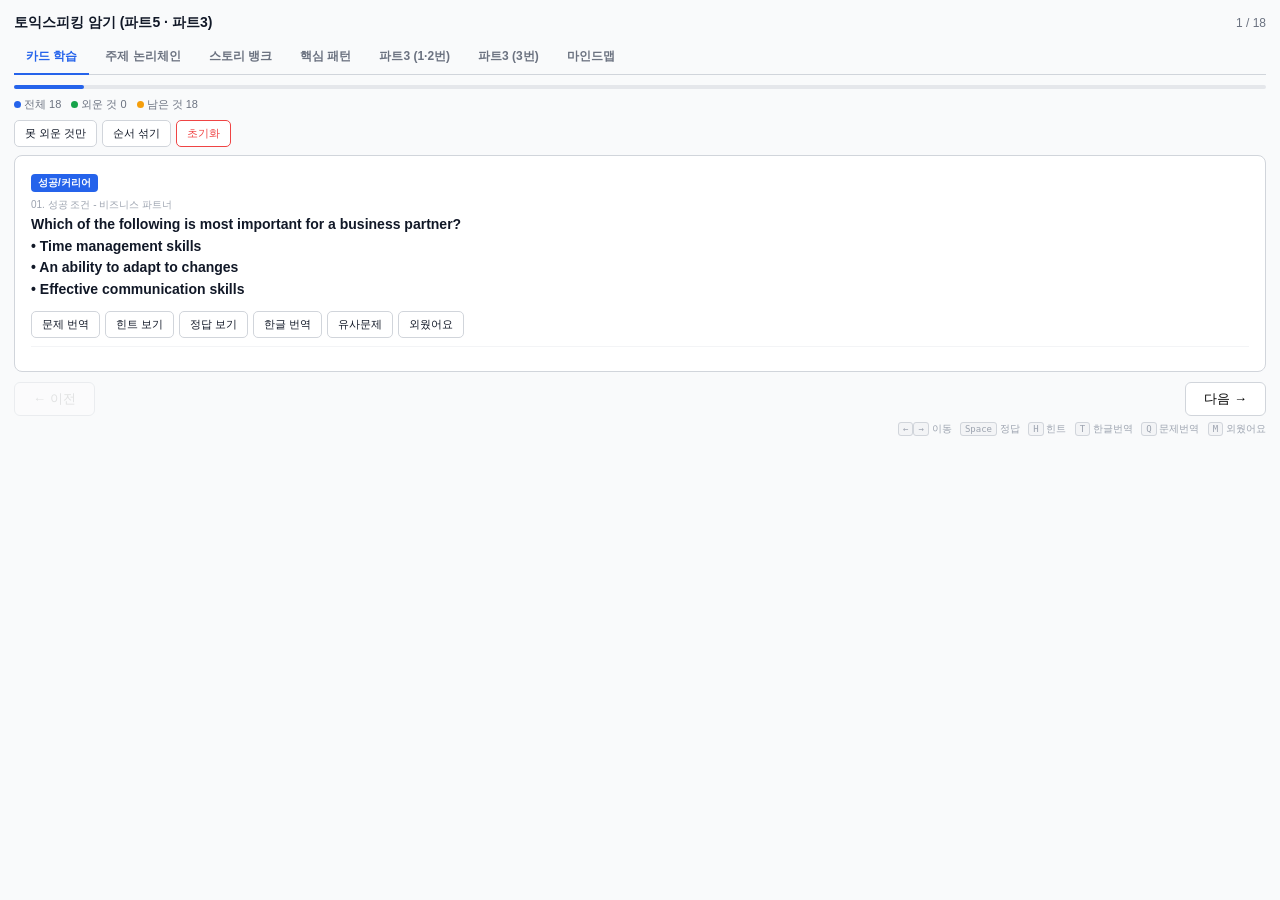
==== commit a2bb8b4f: "Add files via upload" ====
--- a/토익스피킹_통합암기.html
+++ b/토익스피킹_통합암기.html
@@ -121,7 +121,9 @@
   <button class="tab-btn" id="tabBtn-chain" onclick="switchTab('chain')">주제 논리체인</button>
   <button class="tab-btn" id="tabBtn-story" onclick="switchTab('story')">스토리 뱅크</button>
   <button class="tab-btn" id="tabBtn-pattern" onclick="switchTab('pattern')">핵심 패턴</button>
-  <button class="tab-btn" id="tabBtn-part3" onclick="switchTab('part3')">파트3 타이머 연습</button>
+  <button class="tab-btn" id="tabBtn-part3" onclick="switchTab('part3')">파트3 (1·2번)</button>
+  <button class="tab-btn" id="tabBtn-part3q3" onclick="switchTab('part3q3')">파트3 (3번)</button>
+  <button class="tab-btn" id="tabBtn-p3mind" onclick="switchTab('p3mind')">마인드맵</button>
 </div>
 
 <div class="tab-panel" id="tabPanel-card">
@@ -188,7 +190,7 @@
 </div>
 
 <div class="tab-panel hidden" id="tabPanel-part3">
-  <div class="panel-desc">랜덤으로 문제가 나오고 20초 후 자동으로 정답이 10초간 표시됩니다. 이전 / 다음으로 직접 넘기거나, 정답 보기로 바로 확인할 수도 있어요.</div>
+  <div class="panel-desc">1·2번 문제(짧은 질문)가 랜덤으로 나오고 20초 후 자동으로 정답이 10초간 표시됩니다. 이전 / 다음으로 직접 넘기거나, 정답 보기로 바로 확인할 수도 있어요.</div>
 
   <div class="timer-box">
     <div class="timer-num" id="p3TimerNum">20</div>
@@ -216,7 +218,46 @@
     <button class="nav-btn" id="p3PrevBtn" onclick="p3Prev()">← 이전</button>
     <button class="nav-btn" id="p3NextBtn" onclick="p3Next()">다음 →</button>
   </div>
-  <div class="counter" id="p3Counter" style="text-align:right;margin-top:6px;">1 / 204</div>
+  <div class="counter" id="p3Counter" style="text-align:right;margin-top:6px;">1 / 136</div>
+</div>
+
+<div class="tab-panel hidden" id="tabPanel-part3q3">
+  <div class="panel-desc">3번 문제(긴 의견형 질문)가 랜덤으로 나오고 35초 후 자동으로 정답이 10초간 표시됩니다. 이전 / 다음으로 직접 넘기거나, 정답 보기로 바로 확인할 수도 있어요.</div>
+
+  <div class="timer-box">
+    <div class="timer-num" id="p3q3TimerNum">35</div>
+    <div class="timer-label" id="p3q3TimerLabel">문제 준비</div>
+  </div>
+
+  <div class="card" id="p3q3Card">
+    <div class="badge" id="p3q3Badge"></div>
+    <div class="p3-scenario-en" id="p3q3ScenarioEn"></div>
+    <div class="p3-scenario-ko" id="p3q3ScenarioKo"></div>
+    <div class="q-text" id="p3q3QText"></div>
+    <div class="p3-q-ko" id="p3q3QKo"></div>
+
+    <div class="action-row">
+      <button class="btn" id="p3q3AnsBtn" onclick="p3q3ShowAnswerNow()">정답 보기</button>
+      <button class="btn" id="p3q3PauseBtn" onclick="p3q3Pause()">⏸ 멈춤</button>
+      <button class="btn" id="p3q3PlayBtn" onclick="p3q3Play()" disabled>▶ 재생</button>
+    </div>
+    <div class="divider"></div>
+    <div class="section s-ans" id="p3q3SAns"><div class="sec-label">영어 모범 답안</div><div id="p3q3AEn"></div></div>
+    <div class="section s-ansko" id="p3q3SAnsKo"><div class="sec-label">한국어 번역</div><div id="p3q3AKo"></div></div>
+  </div>
+
+  <div class="nav-row">
+    <button class="nav-btn" id="p3q3PrevBtn" onclick="p3q3Prev()">← 이전</button>
+    <button class="nav-btn" id="p3q3NextBtn" onclick="p3q3Next()">다음 →</button>
+  </div>
+  <div class="counter" id="p3q3Counter" style="text-align:right;margin-top:6px;">1 / 68</div>
+</div>
+
+<div class="tab-panel hidden" id="tabPanel-p3mind">
+  <div class="panel-desc">파트3의 3번 문제(의견형) 68개를 종합해서 뽑은 답변 유형 템플릿과 공통 표현입니다. 문제 유형을 먼저 알아채고, 맞는 템플릿에 표현만 갈아 끼우면 됩니다.</div>
+  <div id="p3TemplateList"></div>
+  <div class="panel-desc" style="margin-top:14px;">공통 표현 뱅크</div>
+  <div id="p3MindPatternList"></div>
 </div>
 
 <script>
@@ -853,13 +894,14 @@
   document.getElementById('patternList').innerHTML = html;
 }
 
-var TABS = ['card', 'chain', 'story', 'pattern', 'part3'];
+var TABS = ['card', 'chain', 'story', 'pattern', 'part3', 'part3q3', 'p3mind'];
 function switchTab(name) {
   TABS.forEach(function(t) {
     document.getElementById('tabPanel-' + t).classList.toggle('hidden', t !== name);
     document.getElementById('tabBtn-' + t).classList.toggle('on', t === name);
   });
   if (name === 'part3' && typeof p3EnsureStarted === 'function') p3EnsureStarted();
+  if (name === 'part3q3' && typeof p3q3EnsureStarted === 'function') p3q3EnsureStarted();
 }
 
 document.addEventListener('keydown', function(e) {
@@ -2178,12 +2220,23 @@
 
 var P3_POOL = [];
 P3_CARDS.forEach(function(c) {
-  c.qas.forEach(function(qa) {
+  for (var i = 0; i < 2; i++) {
+    var qa = c.qas[i];
     P3_POOL.push({
       theme: c.theme, tc: c.tc,
       scenario: c.scenario, scenarioKo: c.scenarioKo,
       q: qa.q, qko: qa.qko, a: qa.a, ako: qa.ako
     });
+  }
+});
+
+var P3Q3_POOL = [];
+P3_CARDS.forEach(function(c) {
+  var qa = c.qas[2];
+  P3Q3_POOL.push({
+    theme: c.theme, tc: c.tc,
+    scenario: c.scenario, scenarioKo: c.scenarioKo,
+    q: qa.q, qko: qa.qko, a: qa.a, ako: qa.ako
   });
 });
 
@@ -2303,6 +2356,224 @@
     p3Play();
   }
 }
+
+var p3q3Queue = p3Shuffle(P3Q3_POOL);
+var p3q3Idx = 0;
+var p3q3Phase = 'question';
+var p3q3Remaining = 35;
+var p3q3TimerId = null;
+var p3q3Started = false;
+
+function p3q3CurrentItem() { return p3q3Queue[p3q3Idx]; }
+
+function p3q3RenderItem() {
+  var it = p3q3CurrentItem();
+  document.getElementById('p3q3Counter').textContent = (p3q3Idx + 1) + ' / ' + P3Q3_POOL.length;
+  var badge = document.getElementById('p3q3Badge');
+  badge.textContent = it.theme;
+  badge.style.background = it.tc;
+  document.getElementById('p3q3ScenarioEn').textContent = it.scenario;
+  document.getElementById('p3q3ScenarioKo').textContent = it.scenarioKo;
+  document.getElementById('p3q3QText').textContent = it.q;
+  document.getElementById('p3q3QKo').textContent = it.qko;
+  document.getElementById('p3q3AEn').textContent = it.a;
+  document.getElementById('p3q3AKo').textContent = it.ako;
+  document.getElementById('p3q3SAns').classList.remove('vis');
+  document.getElementById('p3q3SAnsKo').classList.remove('vis');
+  document.getElementById('p3q3TimerLabel').textContent = '문제 준비';
+  document.getElementById('p3q3TimerNum').className = 'timer-num';
+  document.getElementById('p3q3TimerNum').textContent = p3q3Remaining;
+  document.getElementById('p3q3PrevBtn').disabled = (p3q3Idx === 0);
+}
+
+function p3q3RevealAnswer() {
+  document.getElementById('p3q3SAns').classList.add('vis');
+  document.getElementById('p3q3SAnsKo').classList.add('vis');
+  document.getElementById('p3q3TimerLabel').textContent = '정답 확인';
+  document.getElementById('p3q3TimerNum').className = 'timer-num answering';
+  document.getElementById('p3q3TimerNum').textContent = p3q3Remaining;
+}
+
+function p3q3ShowAnswerNow() {
+  if (p3q3Phase === 'answer') return;
+  p3q3Phase = 'answer';
+  p3q3Remaining = 10;
+  p3q3RevealAnswer();
+}
+
+function p3q3Next() {
+  p3q3Idx++;
+  if (p3q3Idx >= p3q3Queue.length) {
+    var last = p3q3Queue[p3q3Queue.length - 1];
+    var ns;
+    do { ns = p3Shuffle(P3Q3_POOL); } while (P3Q3_POOL.length > 1 && ns[0] === last);
+    p3q3Queue = ns;
+    p3q3Idx = 0;
+  }
+  p3q3Phase = 'question';
+  p3q3Remaining = 35;
+  p3q3RenderItem();
+}
+
+function p3q3Prev() {
+  if (p3q3Idx === 0) return;
+  p3q3Idx--;
+  p3q3Phase = 'question';
+  p3q3Remaining = 35;
+  p3q3RenderItem();
+}
+
+function p3q3Tick() {
+  p3q3Remaining--;
+  if (p3q3Remaining <= 0) {
+    if (p3q3Phase === 'question') {
+      p3q3Phase = 'answer';
+      p3q3Remaining = 10;
+      p3q3RevealAnswer();
+    } else {
+      p3q3Next();
+    }
+  } else {
+    document.getElementById('p3q3TimerNum').textContent = p3q3Remaining;
+  }
+}
+
+function p3q3StartTimer() {
+  if (p3q3TimerId) return;
+  p3q3TimerId = setInterval(p3q3Tick, 1000);
+}
+function p3q3StopTimer() {
+  if (p3q3TimerId) { clearInterval(p3q3TimerId); p3q3TimerId = null; }
+}
+
+function p3q3Pause() {
+  p3q3StopTimer();
+  document.getElementById('p3q3PauseBtn').disabled = true;
+  document.getElementById('p3q3PlayBtn').disabled = false;
+}
+function p3q3Play() {
+  p3q3StartTimer();
+  document.getElementById('p3q3PauseBtn').disabled = false;
+  document.getElementById('p3q3PlayBtn').disabled = true;
+}
+
+function p3q3EnsureStarted() {
+  if (!p3q3Started) {
+    p3q3Started = true;
+    p3q3RenderItem();
+    p3q3Play();
+  }
+}
+
+var P3_TEMPLATES = [
+  {
+    type: "① 최선호형 (Which is most important...? / 옵션 나열형)",
+    example: "Which of the following is most important to you when buying headphones and why? • Color • Sound quality • Comfort",
+    structure: "I think [고른 것] is most important (to me). First of all, ~ (편리함/시간절약). Also, ~ (신뢰/재미/저렴함). That's why I think so.",
+    topics: [1, 2, 3, 5, 35, 37, 41, 44, 47, 48, 54, 55]
+  },
+  {
+    type: "② 찬반형 (Yes/No, Would you...?, Do you think...?)",
+    example: "Do you think a library should provide e-books rather than paper books?",
+    structure: "Yes / No, I think ~. First of all, ~ (이유1). Also, ~ (이유2). That's why I think so.",
+    topics: [6, 7, 8, 9, 12, 13, 24, 30, 31, 32, 33, 34, 36, 46, 49, 50, 58, 65]
+  },
+  {
+    type: "③ 추천형 (상대방에게 추천/제안하는 상황극)",
+    example: "Where do you suggest I go near your town? Why?",
+    structure: "I recommend [장소/방법]. First of all, ~ (이유1). Also, ~ (이유2). I'm sure you will love it!",
+    topics: [14, 15, 18, 19, 20, 21, 50]
+  },
+  {
+    type: "④ 묘사형 (Describe / Tell me about...)",
+    example: "Describe your favorite exhibit at a zoo or an aquarium.",
+    structure: "이유 없이 경험을 시간순으로 서술. I will describe ~. First of all, ~. Also, ~. That's all.",
+    topics: [23, 39, 45, 59, 60, 61, 62, 68]
+  }
+];
+
+var P3_PATTERNS = [
+  {
+    group: "편리함 강조 (만능 이유 1순위)",
+    en: "It's convenient. / It's more convenient.",
+    ko: "그건 편리합니다 / 더 편리합니다.",
+    topics: [1, 4, 6, 7, 10, 17, 37, 46, 53, 58]
+  },
+  {
+    group: "시간·돈 절약",
+    en: "So I can save my time (and money).",
+    ko: "그래서 시간(과 돈)을 절약할 수 있습니다.",
+    topics: [5, 6, 9, 11, 17, 18, 19, 46, 50]
+  },
+  {
+    group: "재미 / 스트레스 해소",
+    en: "It's fun. / I can get rid of my stress.",
+    ko: "재미있습니다 / 스트레스를 해소할 수 있습니다.",
+    topics: [24, 26, 41, 43, 44, 48, 56, 66]
+  },
+  {
+    group: "신뢰 vs 과장 광고",
+    en: "Reviews are honest, but ads tend to exaggerate, so I don't trust them.",
+    ko: "리뷰는 정직하지만 광고는 과장하는 경향이 있어서 신뢰하지 않습니다.",
+    topics: [4, 34, 36, 37]
+  },
+  {
+    group: "대학생이라 바쁨 (페르소나)",
+    en: "I'm a senior in college, so I'm very busy with my schoolwork.",
+    ko: "저는 대학교 4학년이라 학업으로 매우 바쁩니다.",
+    topics: [3, 10, 33, 38, 46, 48, 53, 54]
+  },
+  {
+    group: "시간 끌기용 필러",
+    en: "Well… Let me think… / Um…",
+    ko: "음… 잠시 생각해볼게요…",
+    topics: [3, 5, 14, 26, 28]
+  },
+  {
+    group: "마무리 클리셰",
+    en: "That's why I think so. / That's all.",
+    ko: "그래서 그렇게 생각합니다. / 이상입니다.",
+    topics: [1, 2, 3, 39, 45, 59, 62]
+  }
+];
+
+function p3TopicChips(ids) {
+  return ids.map(function(n) {
+    var c = P3_CARDS[n - 1];
+    var bg = c ? c.tc : '#9ca3af';
+    var title = c ? c.theme : ('시나리오 ' + n);
+    return '<span class="topic-chip" style="background:' + bg + '" title="' + title + '">' + n + '</span>';
+  }).join('');
+}
+
+function renderP3TemplateList() {
+  var html = '';
+  P3_TEMPLATES.forEach(function(t) {
+    html += '<div class="chain-card">';
+    html += '<div class="chain-topic">' + t.type + '</div>';
+    html += '<div class="chain-step"><b>예시:</b> ' + t.example + '</div>';
+    html += '<div class="chain-step"><b>구조:</b> ' + t.structure + '</div>';
+    html += '<div class="badge-row" style="margin-top:6px;">' + p3TopicChips(t.topics) + '</div>';
+    html += '</div>';
+  });
+  document.getElementById('p3TemplateList').innerHTML = html;
+}
+
+function renderP3MindPatternList() {
+  var html = '';
+  P3_PATTERNS.forEach(function(p) {
+    html += '<div class="pattern-card">';
+    html += '<div class="pattern-group">' + p.group + '</div>';
+    html += '<div class="pattern-en">' + p.en + '</div>';
+    html += '<div class="pattern-ko">' + p.ko + '</div>';
+    html += '<div class="badge-row">' + p3TopicChips(p.topics) + '</div>';
+    html += '</div>';
+  });
+  document.getElementById('p3MindPatternList').innerHTML = html;
+}
+
+renderP3TemplateList();
+renderP3MindPatternList();
 </script>
 </body>
 </html>
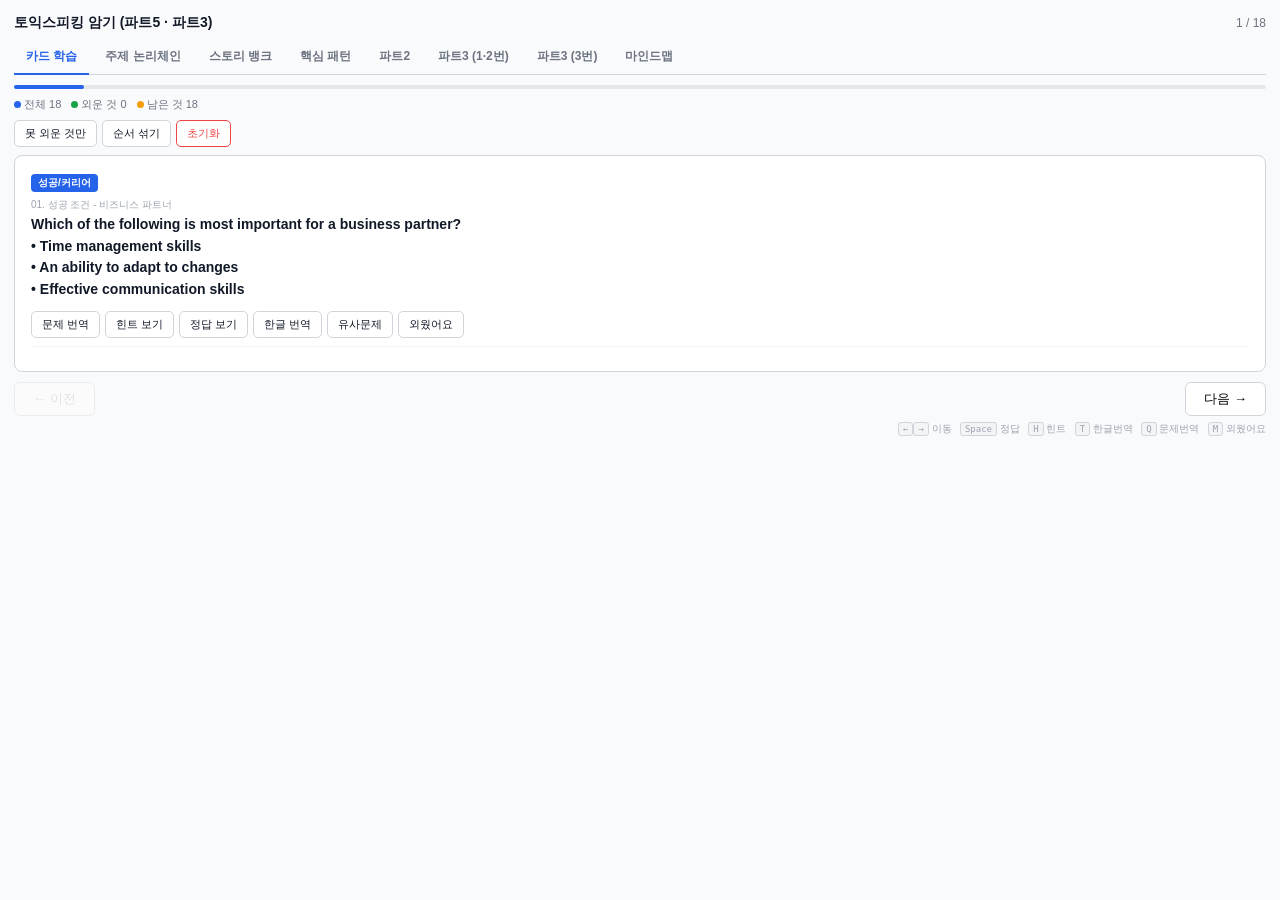
==== commit 2d93c67e: "Add files via upload" ====
--- a/토익스피킹_통합암기.html
+++ b/토익스피킹_통합암기.html
@@ -1,2579 +1,2904 @@
-<!DOCTYPE html>
-<html lang="ko">
-<head>
-<meta charset="UTF-8">
-<meta name="viewport" content="width=device-width, initial-scale=1.0">
-<title>토익스피킹 암기 (파트5 · 파트3)</title>
-<style>
-:root {
-  --font: Pretendard, -apple-system, BlinkMacSystemFont, "Segoe UI", sans-serif;
-  --primary: #2563eb; --bg: #fff; --fg: #111827; --border: #d1d5db; --radius: 8px;
-}
-* { box-sizing: border-box; margin: 0; padding: 0; }
-body { font-family: var(--font); background: #f9fafb; color: var(--fg); padding: 14px; }
-.header { display: flex; justify-content: space-between; align-items: center; margin-bottom: 8px; flex-wrap: wrap; gap: 4px; }
-.title { font-size: 14px; font-weight: 700; }
-.counter { font-size: 12px; color: #6b7280; }
-.progress-bar { height: 4px; background: #e5e7eb; border-radius: 2px; margin-bottom: 8px; }
-.progress-fill { height: 100%; background: var(--primary); border-radius: 2px; transition: width 0.3s; }
-.stats-row { display: flex; gap: 10px; margin-bottom: 8px; font-size: 11px; color: #6b7280; }
-.stat { display: flex; align-items: center; gap: 3px; }
-.dot { width: 7px; height: 7px; border-radius: 50%; }
-.controls { display: flex; gap: 5px; flex-wrap: wrap; margin-bottom: 8px; }
-.btn {
-  padding: 5px 10px; border: 1px solid var(--border); border-radius: 5px;
-  background: white; color: var(--fg); font-size: 11px; font-family: var(--font);
-  cursor: pointer; transition: background 0.1s;
-}
-.btn:hover:not(:disabled) { background: #f3f4f6; }
-.btn:disabled { opacity: 0.4; cursor: not-allowed; }
-.btn.on { background: var(--primary); color: white; border-color: var(--primary); }
-.btn.green { background: #16a34a; color: white; border-color: #16a34a; }
-.btn.red-outline { color: #ef4444; border-color: #ef4444; }
-.btn.red-outline:hover { background: #fef2f2; }
-.card { background: white; border: 1px solid var(--border); border-radius: var(--radius); padding: 16px; }
-.card.mastered { border-left: 4px solid #16a34a; }
-.badge { display: inline-block; padding: 2px 7px; border-radius: 4px; font-size: 10px; font-weight: 700; color: white; margin-bottom: 6px; }
-.topic-label { font-size: 10px; color: #9ca3af; margin-bottom: 2px; }
-.q-text { font-size: 14px; font-weight: 700; line-height: 1.55; white-space: pre-line; margin-bottom: 10px; }
-.action-row { display: flex; gap: 5px; flex-wrap: wrap; margin-bottom: 8px; }
-.master-check { font-size: 11px; color: #16a34a; font-weight: 700; display: none; align-self: center; }
-.master-check.vis { display: inline; }
-.divider { height: 1px; background: #f3f4f6; margin: 8px 0; }
-.section { display: none; border-radius: 6px; padding: 10px; margin-bottom: 8px; font-size: 12px; line-height: 1.65; white-space: pre-line; }
-.section.vis { display: block; }
-.s-qko  { background: #f8fafc; border: 1px solid #e2e8f0; color: #334155; }
-.s-hint { background: #fffbeb; border: 1px solid #fcd34d; color: #78350f; }
-.s-ans  { background: #eff6ff; border: 1px solid #93c5fd; color: #1e40af; }
-.s-ansko{ background: #f0fdf4; border: 1px solid #86efac; color: #166534; }
-.s-sim  { background: #faf5ff; border: 1px solid #d8b4fe; color: #6d28d9; }
-.sec-label { font-size: 10px; font-weight: 700; margin-bottom: 5px; opacity: 0.65; }
-.hint-step { display: flex; align-items: flex-start; gap: 6px; padding: 4px 0; border-bottom: 1px dashed #fde68a; }
-.hint-step:last-child { border: none; }
-.hint-num { font-size: 10px; font-weight: 700; background: #f59e0b; color: white; border-radius: 3px; padding: 1px 5px; flex-shrink: 0; margin-top: 1px; }
-.sim-item { padding: 3px 0; border-bottom: 1px dashed rgba(109,40,217,0.2); font-size: 11px; }
-.sim-item:last-child { border: none; }
-.nav-row { display: flex; justify-content: space-between; margin-top: 10px; }
-.nav-btn { padding: 7px 18px; border: 1px solid var(--border); border-radius: 6px; background: white; font-size: 13px; font-family: var(--font); cursor: pointer; }
-.nav-btn:hover:not(:disabled) { background: #f3f4f6; }
-.nav-btn:disabled { opacity: 0.35; cursor: not-allowed; }
-.kb { font-size: 10px; color: #9ca3af; margin-top: 6px; text-align: right; }
-kbd { background: #f3f4f6; border: 1px solid #d1d5db; border-radius: 3px; padding: 1px 4px; font-size: 9px; }
-
-.tab-bar { display: flex; gap: 4px; margin-bottom: 10px; border-bottom: 1px solid var(--border); flex-wrap: wrap; }
-.tab-btn {
-  padding: 8px 12px; border: none; background: none; color: #6b7280; font-size: 12px;
-  font-weight: 600; font-family: var(--font); cursor: pointer; border-bottom: 2px solid transparent;
-  margin-bottom: -1px;
-}
-.tab-btn:hover { color: var(--fg); }
-.tab-btn.on { color: var(--primary); border-bottom-color: var(--primary); }
-.tab-panel.hidden { display: none; }
-.panel-desc { font-size: 11px; color: #6b7280; margin-bottom: 10px; line-height: 1.5; }
-
-.chain-card {
-  background: white; border: 1px solid var(--border); border-radius: 6px;
-  padding: 10px 12px; margin-bottom: 8px; border-left: 4px solid #d1d5db;
-}
-.chain-topic { font-size: 12px; font-weight: 700; margin-bottom: 6px; }
-.chain-step { font-size: 12px; color: #374151; padding: 3px 0; }
-.chain-step b { color: var(--fg); }
-
-.story-card {
-  background: white; border: 1px solid var(--border); border-radius: 6px;
-  padding: 10px 12px; margin-bottom: 8px;
-}
-.story-title { font-size: 13px; font-weight: 700; margin-bottom: 4px; }
-.story-ko { font-size: 12px; color: #374151; line-height: 1.55; margin-bottom: 6px; }
-
-.pattern-card {
-  background: white; border: 1px solid var(--border); border-radius: 6px;
-  padding: 10px 12px; margin-bottom: 8px;
-}
-.pattern-group { font-size: 10px; font-weight: 700; color: #6d28d9; margin-bottom: 4px; }
-.pattern-en { font-size: 12px; font-weight: 600; margin-bottom: 3px; }
-.pattern-ko { font-size: 12px; color: #6b7280; margin-bottom: 6px; }
-
-.badge-row { display: flex; gap: 4px; flex-wrap: wrap; }
-.topic-chip {
-  font-size: 10px; font-weight: 700; color: white; background: #9ca3af;
-  border-radius: 4px; padding: 2px 6px;
-}
-
-.timer-box { text-align: center; margin-bottom: 12px; }
-.timer-num { font-size: 44px; font-weight: 800; color: var(--primary); line-height: 1; transition: color 0.2s; }
-.timer-num.answering { color: #16a34a; }
-.timer-label { font-size: 12px; color: #6b7280; margin-top: 2px; }
-.p3-scenario-en { font-size: 13px; color: #374151; margin-bottom: 3px; line-height: 1.5; }
-.p3-scenario-ko { font-size: 12px; color: #9ca3af; margin-bottom: 10px; line-height: 1.5; }
-.p3-q-ko { font-size: 12px; color: #6b7280; margin-bottom: 10px; white-space: pre-line; }
-</style>
-</head>
-<body>
-
-<div class="header">
-  <div class="title">토익스피킹 암기 (파트5 · 파트3)</div>
-  <div class="counter" id="counter">1 / 18</div>
-</div>
-
-<div class="tab-bar">
-  <button class="tab-btn on" id="tabBtn-card" onclick="switchTab('card')">카드 학습</button>
-  <button class="tab-btn" id="tabBtn-chain" onclick="switchTab('chain')">주제 논리체인</button>
-  <button class="tab-btn" id="tabBtn-story" onclick="switchTab('story')">스토리 뱅크</button>
-  <button class="tab-btn" id="tabBtn-pattern" onclick="switchTab('pattern')">핵심 패턴</button>
-  <button class="tab-btn" id="tabBtn-part3" onclick="switchTab('part3')">파트3 (1·2번)</button>
-  <button class="tab-btn" id="tabBtn-part3q3" onclick="switchTab('part3q3')">파트3 (3번)</button>
-  <button class="tab-btn" id="tabBtn-p3mind" onclick="switchTab('p3mind')">마인드맵</button>
-</div>
-
-<div class="tab-panel" id="tabPanel-card">
-<div class="progress-bar"><div class="progress-fill" id="pFill" style="width:5.5%"></div></div>
-<div class="stats-row">
-  <div class="stat"><div class="dot" style="background:#2563eb"></div><span id="sStat">전체 18</span></div>
-  <div class="stat"><div class="dot" style="background:#16a34a"></div><span id="mStat">외운 것 0</span></div>
-  <div class="stat"><div class="dot" style="background:#f59e0b"></div><span id="rStat">남은 것 18</span></div>
-</div>
-<div class="controls">
-  <button class="btn" id="filterBtn" onclick="toggleFilter()">못 외운 것만</button>
-  <button class="btn" onclick="shuffleCards()">순서 섞기</button>
-  <button class="btn red-outline" onclick="resetAll()">초기화</button>
-</div>
-
-<div class="card" id="card">
-  <div class="badge" id="badge"></div>
-  <div class="topic-label" id="topicLbl"></div>
-  <div class="q-text" id="qText"></div>
-  <div class="action-row">
-    <button class="btn" id="bKoQ"  onclick="tog('qko','bKoQ')">문제 번역</button>
-    <button class="btn" id="bHint" onclick="tog('hint','bHint')">힌트 보기</button>
-    <button class="btn" id="bAns"  onclick="tog('ans','bAns')">정답 보기</button>
-    <button class="btn" id="bKoA"  onclick="tog('ansko','bKoA')">한글 번역</button>
-    <button class="btn" id="bSim"  onclick="tog('sim','bSim')">유사문제</button>
-    <button class="btn" id="bMaster" onclick="toggleMaster()">외웠어요</button>
-    <span class="master-check" id="mCheck">완료</span>
-  </div>
-  <div class="divider"></div>
-  <div class="section s-qko"   id="sqko">  <div class="sec-label">문제 번역</div><div id="qkoText"></div></div>
-  <div class="section s-hint"  id="shint"> <div class="sec-label">논리 체인 힌트</div><div id="hintContent"></div></div>
-  <div class="section s-ans"   id="sans">  <div class="sec-label">영어 모범 답안</div><div id="ansText"></div></div>
-  <div class="section s-ansko" id="sansko"><div class="sec-label">한국어 번역</div><div id="ansKoText"></div></div>
-  <div class="section s-sim"   id="ssim">  <div class="sec-label">유사 문제</div><div id="simContent"></div></div>
-</div>
-
-<div class="nav-row">
-  <button class="nav-btn" id="prevBtn" onclick="nav(-1)">← 이전</button>
-  <button class="nav-btn" id="nextBtn" onclick="nav(1)">다음 →</button>
-</div>
-<div class="kb">
-  <kbd>←</kbd><kbd>→</kbd> 이동 &nbsp;
-  <kbd>Space</kbd> 정답 &nbsp;
-  <kbd>H</kbd> 힌트 &nbsp;
-  <kbd>T</kbd> 한글번역 &nbsp;
-  <kbd>Q</kbd> 문제번역 &nbsp;
-  <kbd>M</kbd> 외웠어요
-</div>
-</div>
-
-<div class="tab-panel hidden" id="tabPanel-chain">
-  <div class="panel-desc">18개 주제의 이유1 → 이유2 논리 체인을 한눈에 봅니다. 막히면 앞 단계 키워드만 떠올려도 뒤가 이어져야 정상입니다.</div>
-  <div id="chainList"></div>
-</div>
-
-<div class="tab-panel hidden" id="tabPanel-story">
-  <div class="panel-desc">여러 주제에서 반복 사용되는 "내 경험" 12개입니다. 이것부터 완벽히 외우면, 어느 주제가 나와도 여기서 골라 쓰면 됩니다.</div>
-  <div id="storyList"></div>
-</div>
-
-<div class="tab-panel hidden" id="tabPanel-pattern">
-  <div class="panel-desc">여러 답변에 공통으로 등장하는 표현 블록입니다. 뱃지는 실제 이 표현이 쓰인 주제 번호입니다.</div>
-  <div id="patternList"></div>
-</div>
-
-<div class="tab-panel hidden" id="tabPanel-part3">
-  <div class="panel-desc">1·2번 문제(짧은 질문)가 랜덤으로 나오고 20초 후 자동으로 정답이 10초간 표시됩니다. 이전 / 다음으로 직접 넘기거나, 정답 보기로 바로 확인할 수도 있어요.</div>
-
-  <div class="timer-box">
-    <div class="timer-num" id="p3TimerNum">20</div>
-    <div class="timer-label" id="p3TimerLabel">문제 준비</div>
-  </div>
-
-  <div class="card" id="p3Card">
-    <div class="badge" id="p3Badge"></div>
-    <div class="p3-scenario-en" id="p3ScenarioEn"></div>
-    <div class="p3-scenario-ko" id="p3ScenarioKo"></div>
-    <div class="q-text" id="p3QText"></div>
-    <div class="p3-q-ko" id="p3QKo"></div>
-
-    <div class="action-row">
-      <button class="btn" id="p3AnsBtn" onclick="p3ShowAnswerNow()">정답 보기</button>
-      <button class="btn" id="p3PauseBtn" onclick="p3Pause()">⏸ 멈춤</button>
-      <button class="btn" id="p3PlayBtn" onclick="p3Play()" disabled>▶ 재생</button>
-    </div>
-    <div class="divider"></div>
-    <div class="section s-ans" id="p3SAns"><div class="sec-label">영어 모범 답안</div><div id="p3AEn"></div></div>
-    <div class="section s-ansko" id="p3SAnsKo"><div class="sec-label">한국어 번역</div><div id="p3AKo"></div></div>
-  </div>
-
-  <div class="nav-row">
-    <button class="nav-btn" id="p3PrevBtn" onclick="p3Prev()">← 이전</button>
-    <button class="nav-btn" id="p3NextBtn" onclick="p3Next()">다음 →</button>
-  </div>
-  <div class="counter" id="p3Counter" style="text-align:right;margin-top:6px;">1 / 136</div>
-</div>
-
-<div class="tab-panel hidden" id="tabPanel-part3q3">
-  <div class="panel-desc">3번 문제(긴 의견형 질문)가 랜덤으로 나오고 35초 후 자동으로 정답이 10초간 표시됩니다. 이전 / 다음으로 직접 넘기거나, 정답 보기로 바로 확인할 수도 있어요.</div>
-
-  <div class="timer-box">
-    <div class="timer-num" id="p3q3TimerNum">35</div>
-    <div class="timer-label" id="p3q3TimerLabel">문제 준비</div>
-  </div>
-
-  <div class="card" id="p3q3Card">
-    <div class="badge" id="p3q3Badge"></div>
-    <div class="p3-scenario-en" id="p3q3ScenarioEn"></div>
-    <div class="p3-scenario-ko" id="p3q3ScenarioKo"></div>
-    <div class="q-text" id="p3q3QText"></div>
-    <div class="p3-q-ko" id="p3q3QKo"></div>
-
-    <div class="action-row">
-      <button class="btn" id="p3q3AnsBtn" onclick="p3q3ShowAnswerNow()">정답 보기</button>
-      <button class="btn" id="p3q3PauseBtn" onclick="p3q3Pause()">⏸ 멈춤</button>
-      <button class="btn" id="p3q3PlayBtn" onclick="p3q3Play()" disabled>▶ 재생</button>
-    </div>
-    <div class="divider"></div>
-    <div class="section s-ans" id="p3q3SAns"><div class="sec-label">영어 모범 답안</div><div id="p3q3AEn"></div></div>
-    <div class="section s-ansko" id="p3q3SAnsKo"><div class="sec-label">한국어 번역</div><div id="p3q3AKo"></div></div>
-  </div>
-
-  <div class="nav-row">
-    <button class="nav-btn" id="p3q3PrevBtn" onclick="p3q3Prev()">← 이전</button>
-    <button class="nav-btn" id="p3q3NextBtn" onclick="p3q3Next()">다음 →</button>
-  </div>
-  <div class="counter" id="p3q3Counter" style="text-align:right;margin-top:6px;">1 / 68</div>
-</div>
-
-<div class="tab-panel hidden" id="tabPanel-p3mind">
-  <div class="panel-desc">파트3의 3번 문제(의견형) 68개를 종합해서 뽑은 답변 유형 템플릿과 공통 표현입니다. 문제 유형을 먼저 알아채고, 맞는 템플릿에 표현만 갈아 끼우면 됩니다.</div>
-  <div id="p3TemplateList"></div>
-  <div class="panel-desc" style="margin-top:14px;">공통 표현 뱅크</div>
-  <div id="p3MindPatternList"></div>
-</div>
-
-<script>
-
-// 토익스피킹 파트5 카드 데이터
-// 카드 추가/수정은 이 파일만 건드리면 됩니다. (index.html, app.js는 그대로 둬도 됨)
-const CARDS = [
-  {
-    theme: "성공/커리어", tc: "#2563eb",
-    topic: "01. 성공 조건 - 비즈니스 파트너",
-    q: "Which of the following is most important for a business partner?\n• Time management skills\n• An ability to adapt to changes\n• Effective communication skills",
-    qko: "다음 중 비즈니스 파트너에게 가장 중요한 것은?\n• 시간 관리 기술\n• 변화에 적응하는 능력\n• 효과적인 커뮤니케이션 기술",
-    hints: [
-      "이유1: 시간관리 선택 → 팀워크에 효과적 → 대학 팀프로젝트 → 문제가 있었지만 → 시간관리 덕분에 → 제시간에 완료 → 매우 도움됨",
-      "이유2: 요즘 비즈니스 환경 거침(코로나) → 업무가 시간에 민감 → 엄격한 마감기한 존재 → 시간관리 = 유익"
-    ],
-    ans: "First, I think it will be effective for teamwork. Actually, I'm a senior in college. When I was in college, I had many team projects and sometimes we had problems. But, my team members had time management skills. So we could finish work on time. It was very helpful.\n\nSecond, nowadays, the business environment is very tough because of Covid-19. So a lot of work is time-sensitive. I mean it has a strict deadline. Therefore, if you have time management skills, it will be beneficial.",
-    ansko: "첫째, 팀워크에 효과적일 것입니다. 저는 대학교 4학년입니다. 대학 때 팀 프로젝트가 많았고 문제가 생기기도 했습니다. 하지만 팀원들이 시간 관리 기술이 있어서 제시간에 끝낼 수 있었습니다. 매우 도움이 되었습니다.\n\n둘째, 요즘 비즈니스 환경은 코로나19로 매우 어렵습니다. 많은 업무가 시간에 민감하고 마감기한이 엄격합니다. 시간 관리 기술이 있다면 유익할 것입니다.",
-    sim: [
-      "For that job, which is more important for a new employee, educational background or relevant work experience?",
-      "Which of the following is most important for success in business: Leadership / Creativity / Communication?"
-    ]
-  },
-  {
-    theme: "교육/학교", tc: "#7c3aed",
-    topic: "02. 온라인/테크 - 인터넷과 교육",
-    q: "In your opinion, has the Internet had a positive or negative effect on education? Why?",
-    qko: "당신 생각에 인터넷은 교육에 긍정적인 영향을 미쳤나요, 아니면 부정적인 영향을 미쳤나요?",
-    hints: [
-      "이유1: 인터넷 = 긍정적 → 학교 갈 필요 없음 → 시간 절약 → 편리함 + 정보 풍부 → 매우 도움됨",
-      "이유2: 무료 or 저렴 → 돈 절약 → 요즘 경제 어렵고 젊은 사람 힘든 시간 → 매우 유익"
-    ],
-    ans: "I think the Internet has had a positive effect on education. First, people can save time because they don't have to go to school. It's very convenient. There is a lot of information on the Internet. It's very helpful. Second, they can save money because it's free or cheaper. Nowadays, the economy is really tough, so young people are having a hard time. I think it's very beneficial.",
-    ansko: "인터넷은 교육에 긍정적인 효과를 가져왔다고 생각합니다. 첫째, 학교에 갈 필요가 없어 시간을 절약할 수 있습니다. 매우 편리하고 인터넷에 정보도 많습니다. 둘째, 무료이거나 더 저렴해서 돈을 절약할 수 있습니다. 요즘 경제가 어렵고 젊은 사람들이 힘든 시간을 보내고 있습니다. 매우 유익합니다.",
-    sim: [
-      "What are the advantages of taking a university class online rather than in a classroom?",
-      "Agree/disagree: Due to advances in technology, students can study more effectively.",
-      "Do you think technology helps people maintain a balance between work and personal lives?"
-    ]
-  },
-  {
-    theme: "교육/학교", tc: "#7c3aed",
-    topic: "03. 아이들 사회생활 - 봉사/스포츠",
-    q: "Should university students be encouraged to spend their free time volunteering in the community? Why or why not?",
-    qko: "대학생들이 여가 시간을 지역사회 봉사에 사용하도록 장려되어야 할까요?",
-    hints: [
-      "이유1: 새로운 사람 만나 친구 사귐 → 대학 때 병원 봉사 경험 → 정보 공유 + 서로 도움 → 훌륭한 경험",
-      "이유2: 사회적 기술 + 팀워크 + 리더십 배울 수 있음 → 매우 유용"
-    ],
-    ans: "I think university students should be encouraged to spend their free time volunteering in the community. First, they can meet new people and make friends. When I was in college, I volunteered at a hospital near my house. We could share information and help each other. It was a great experience. Second, they can learn social skills, teamwork, and leadership. I think it will be very useful.",
-    ansko: "대학생들이 지역사회에서 봉사하며 여가를 보내도록 장려되어야 한다고 생각합니다. 첫째, 새로운 사람을 만나 친구를 사귈 수 있습니다. 대학 때 집 근처 병원에서 봉사했는데, 정보를 공유하고 서로 도울 수 있었습니다. 훌륭한 경험이었습니다. 둘째, 사회적 기술, 팀워크, 리더십을 배울 수 있습니다. 매우 유용할 것입니다.",
-    sim: [
-      "Should children be encouraged to spend their free time playing sports?",
-      "Agree/Disagree: Students should participate in organized activities such as soccer or group sports.",
-      "What are the benefits of participating in sports in elementary school?"
-    ]
-  },
-  {
-    theme: "생활/개인", tc: "#059669",
-    topic: "04. 혼자 VS 같이 - 가족과 함께 살기",
-    q: "For university students, what are the advantages of living at home with their families and commuting to school?",
-    qko: "대학생들에게 가족과 함께 집에 살면서 통학하는 것의 장점은 무엇입니까?",
-    hints: [
-      "이유1: 재미있고 흥미로움 → 사람 좋아하는 성격 → 가족과 저녁 식사 → 스트레스 해소",
-      "이유2: 정보 공유 + 서로 도움 가능 → 부모님 경험 많음 → 항상 조언 해주심 → 매우 도움됨"
-    ],
-    ans: "First, it's fun and interesting. I'm a people person, so I like spending time with others. I usually eat dinner with my family, and I can get rid of my stress. Second, we can share information and help each other. My parents have a lot of experience, so they always give me advice. It's very helpful.",
-    ansko: "첫째, 재미있고 흥미롭습니다. 저는 사람을 좋아하는 성격이라 다른 사람들과 시간 보내는 것을 좋아합니다. 가족과 저녁을 먹으며 스트레스를 해소할 수 있습니다. 둘째, 정보를 공유하고 서로 도울 수 있습니다. 부모님은 경험이 많으셔서 항상 조언을 해주십니다. 매우 도움이 됩니다.",
-    sim: [
-      "What are the advantages of living with parents instead of living alone?",
-      "If you were a recent university graduate, would you prefer living on your own or with your parents?",
-      "What are the disadvantages of exercising alone?"
-    ]
-  },
-  {
-    theme: "성공/커리어", tc: "#2563eb",
-    topic: "05. 조언자 - 가족 vs 상사",
-    q: "If you started your own business, who would be better to consult with, family or supervisor?",
-    qko: "사업을 시작한다면 가족과 상의하는 것이 나을까요, 상사와 상의하는 것이 나을까요?",
-    hints: [
-      "이유1: 가족 선택 → 나를 잘 안다 → 내 재능 + 기술 파악 → 경험도 많다 → 항상 좋은 조언 해줌",
-      "이유2: 편안함 느낌 → 정직할 수 있다 → 신뢰할 수 있다 → vs 타인은 신뢰 어려움"
-    ],
-    ans: "I think it would be better to consult with my family. First, they know me well. For example, my parents know my talents and skills, so they always give me advice. Also, they have a lot of experience. Second, I feel comfortable with them, so I can be honest. I cannot be honest with others because I cannot trust them.",
-    ansko: "가족과 상의하는 것이 더 나을 것 같습니다. 첫째, 그들은 저를 잘 압니다. 예를 들어 부모님은 제 재능과 기술을 알고 있어서 항상 조언을 해주십니다. 또한 경험도 많으십니다. 둘째, 그들과 함께 있으면 편안해서 솔직할 수 있습니다. 다른 사람들은 신뢰하기 어려워 솔직해지기가 힘듭니다.",
-    sim: [
-      "When you choose a job, what are the advantages of getting advice from family members?",
-      "When changing jobs, who is the best person to get advice from?",
-      "When learning new skills, who is better: co-workers or managers?",
-      "Should employees provide feedback on their manager's job performance?"
-    ]
-  },
-  {
-    theme: "성공/커리어", tc: "#2563eb",
-    topic: "06. 직장/학교 제공 - 소득 / 복지",
-    q: "Do you think it is good to have a high income for your happiness?",
-    qko: "행복을 위해 높은 소득을 갖는 것이 좋다고 생각합니까?",
-    hints: [
-      "이유1(경제 배경): 요즘 경제 어렵고 생활비 높음 → 젊은 사람 힘든 시간",
-      "이유2(개인 동기): 여행을 좋아함 → 돈을 벌고 싶음 → 스트레스 해소 → 업무 집중 → 생산성 향상"
-    ],
-    ans: "I think it's good to have a high income for my happiness. First, nowadays, the economy is really tough, and the cost of living is high. Young people are having a hard time. Second, I want to make money because I like traveling. I can get rid of my stress. Eventually, I can focus on my work better, which is effective for productivity.",
-    ansko: "행복을 위해 높은 소득을 갖는 것이 좋다고 생각합니다. 첫째, 요즘 경제가 정말 어렵고 생활비도 높습니다. 젊은 사람들이 힘든 시간을 보내고 있습니다. 둘째, 여행을 좋아하기 때문에 돈을 벌고 싶습니다. 스트레스를 해소할 수 있고, 결국 업무에 더 잘 집중하여 생산성이 높아집니다.",
-    sim: [
-      "What are the advantages of working as a doctor?",
-      "Should companies provide fitness classes or wellness programs for employees?"
-    ]
-  },
-  {
-    theme: "성공/커리어", tc: "#2563eb",
-    topic: "07. 잦은 이직 - 커리어 변경의 장점",
-    q: "For employees, what are the advantages of frequently changing careers throughout their working lives?",
-    qko: "직원들에게 직장 생활 전반에 걸쳐 자주 커리어를 바꾸는 것의 장점은 무엇입니까?",
-    hints: [
-      "이유1: 새로운 사람 만나 친구됨 → 대학 때 아르바이트 많이 함 → 새 사람 만남 → 정보 공유 → 경력에 도움",
-      "이유2: 사회적 기술 배울 수 있음 → 비즈니스에서 매우 중요 → 매우 유용"
-    ],
-    ans: "First, they can meet new people and become friends. When I was in college, I had many part-time jobs. I met new people, and we could share information. It was helpful for my career. Second, they can learn social skills, which are very important in business. I think it will be very useful.",
-    ansko: "첫째, 새로운 사람들을 만나 친구가 될 수 있습니다. 대학 시절 아르바이트를 많이 했는데, 새로운 사람들을 만나 정보를 공유할 수 있었습니다. 경력에 도움이 되었습니다. 둘째, 사회적 기술을 배울 수 있는데, 비즈니스에서 매우 중요합니다. 매우 유용할 것입니다.",
-    sim: [
-      "Some people frequently change companies. Do you think this is beneficial for a career?",
-      "What are the advantages of working in a different field than what you majored in?",
-      "During a vacation, what are the disadvantages of traveling to several locations?"
-    ]
-  },
-  {
-    theme: "사회/정책", tc: "#d97706",
-    topic: "08. 명절 전통 - 과거 vs 현재",
-    q: "Agree or disagree: 'Nowadays, people care less about holiday traditions than they did in the past.'",
-    qko: "동의 또는 반대: '요즘 사람들은 과거보다 명절 전통에 덜 신경 쓴다.'",
-    hints: [
-      "이유1: 동의 → 경쟁 높음 → 바쁘고 시간 없음 → 나도 공부로 바쁨 → 피곤하고 스트레스받음",
-      "이유2: 즐길 거리 많아짐 (인터넷, 소셜미디어) → 매우 재미있음 → 전통보다 이쪽에 집중"
-    ],
-    ans: "I agree that people care less about holiday traditions. First, many people are busy because competition is high, so they don't have time. I am busy with my studies, so I'm tired and stressed. Second, there are many things to enjoy, like the Internet and social media. It's very fun.",
-    ansko: "사람들이 명절 전통에 덜 신경 쓴다는 것에 동의합니다. 첫째, 경쟁이 치열해서 많은 사람들이 바쁘고 시간이 없습니다. 저도 공부로 바빠서 피곤하고 스트레스를 받습니다. 둘째, 인터넷과 소셜 미디어처럼 즐길 거리가 많아졌습니다. 매우 재미있습니다.",
-    sim: [
-      "Agree/Disagree: Nowadays, holiday traditions are less important than in the past.",
-      "Do you think people today have more time for relaxation than they did in the past?"
-    ]
-  },
-  {
-    theme: "교육/학교", tc: "#7c3aed",
-    topic: "09. 외국 살 때 장단점 - 해외 경험",
-    q: "Which of the following is the most effective way for university students to get experience?\n• Going abroad\n• Internship programs\n• Working as a research assistant",
-    qko: "다음 중 대학생들이 경험을 쌓는 가장 효과적인 방법은?\n• 해외로 나가기\n• 인턴십 프로그램\n• 연구 보조원으로 일하기",
-    hints: [
-      "이유1: 해외 선택 → 새로운 사람 만나 친구됨 → 캐나다 유학 경험 → 나와 다른 사람들 만남 → 훌륭한 경험",
-      "이유2: 외국어 기술 배울 수 있음 → 경력에 중요"
-    ],
-    ans: "I think going abroad is the most effective way for students to get experience. First, they can meet new people and become friends. When I studied in Canada, I met new people who were different from me. It was a great experience. Second, they can learn foreign language skills, which are important for their career.",
-    ansko: "해외로 나가는 것이 학생들이 경험을 쌓는 가장 효과적인 방법이라고 생각합니다. 첫째, 새로운 사람들을 만나 친구가 될 수 있습니다. 캐나다에서 공부할 때 나와 다른 새로운 사람들을 만났는데, 훌륭한 경험이었습니다. 둘째, 외국어 기술을 배울 수 있으며, 경력에 중요합니다.",
-    sim: [
-      "What are the advantages of living in several different cities over a lifetime?",
-      "If your company required you to work abroad, would you accept the offer?",
-      "For students, what are the advantages of studying in a foreign country?"
-    ]
-  },
-  {
-    theme: "사회/정책", tc: "#d97706",
-    topic: "10. 정부/환경 - 재활용 프로그램 지원",
-    q: "Do you think the government should fund a recycling program?",
-    qko: "정부가 재활용 프로그램에 자금을 지원해야 한다고 생각합니까?",
-    hints: [
-      "이유1: 정부 지원 = 좋음 → 환경에 좋음 → 환경 중요하지만 파괴되고 있음 → 우리가 신경 써야 함",
-      "이유2: 내 나라도 비슷한 정책 있음 → 사람들이 만족함 → 매우 효과적"
-    ],
-    ans: "Yes, I think the government should support recycling programs. First, it's good for the environment. Environment is important, but it is being destroyed, so we must care. My country has a similar policy, and people are satisfied. I think it's very effective.",
-    ansko: "네, 정부가 재활용 프로그램을 지원해야 한다고 생각합니다. 첫째, 환경에 좋습니다. 환경은 중요하지만 파괴되고 있어 신경 써야 합니다. 저의 나라도 비슷한 정책이 있고 사람들이 만족합니다. 매우 효과적입니다.",
-    sim: [
-      "What are the advantages of prohibiting the use of personal automobiles in a large city?",
-      "What are the advantages of local governments providing students with free university education?",
-      "Do you agree: Government should support filmmakers?"
-    ]
-  },
-  {
-    theme: "생활/개인", tc: "#059669",
-    topic: "11. 리뷰 - 인터넷 리뷰 vs 판매원",
-    q: "Do you think reading Internet reviews is more helpful than asking sales people when making a purchase?",
-    qko: "구매 결정 시 인터넷 리뷰를 읽는 것이 판매원에게 묻는 것보다 더 도움이 된다고 생각합니까?",
-    hints: [
-      "이유1: 인터넷 리뷰 선택 → 자세한 정보 얻을 수 있음 → 사진과 함께 정보 획득 → 결정 내리는 데 도움",
-      "이유2: 리뷰는 정직하고 정확함 → 신뢰 가능 → vs 판매원은 과장하는 경향 → 신뢰하기 어려움"
-    ],
-    ans: "First, I think reading Internet reviews is better because I can get detailed information. When I read reviews, I can get information with pictures. It's helpful for making a decision. Second, reviews are honest and accurate, so I can trust them. However, it's hard to trust sales people because they tend to exaggerate.",
-    ansko: "첫째, 자세한 정보를 얻을 수 있어서 인터넷 리뷰를 읽는 것이 더 낫다고 생각합니다. 리뷰를 읽으면 사진과 함께 정보를 얻을 수 있습니다. 결정을 내리는 데 도움이 됩니다. 둘째, 리뷰는 정직하고 정확해서 신뢰할 수 있습니다. 반면 판매원은 과장하는 경향이 있어 신뢰하기 어렵습니다.",
-    sim: [
-      "When making a purchase, do you prefer recommendations from friends or online reviews?",
-      "What are the advantages of reading customer reviews before buying a product?"
-    ]
-  },
-  {
-    theme: "생활/개인", tc: "#059669",
-    topic: "12. 집 소유/월세 - 소유의 단점",
-    q: "What are the disadvantages of owning a house or an apartment rather than renting?",
-    qko: "임대가 아니라 집이나 아파트를 소유하는 것의 단점은 무엇입니까?",
-    hints: [
-      "이유1: 도시에서 집 비쌈 → 경제 나쁘고 사람들 힘든 시간 → 돈 빌리면 이자 내야 함 → 부담",
-      "이유2: 집 유지하려면 시간 + 에너지 필요 → 렌트하면 유지보수 걱정 없음"
-    ],
-    ans: "First, buying a house is expensive in the city. In my country, the economy is bad, so people are having a hard time. Also, if you borrow money, you must pay interest, which is a burden. Second, maintaining a house takes time and energy. But if you rent, you don't have to worry about maintenance.",
-    ansko: "첫째, 도시에서 집을 사는 것은 비쌉니다. 저의 나라는 경제가 나빠서 사람들이 힘든 시간을 보내고 있습니다. 또한 돈을 빌리면 이자를 내야 하는데 부담이 됩니다. 둘째, 집을 유지하려면 시간과 에너지가 필요합니다. 하지만 임대하면 유지보수를 걱정할 필요가 없습니다.",
-    sim: [
-      "What are the advantages of renting an apartment rather than buying one?",
-      "Is it better to own or rent a home? Why?"
-    ]
-  },
-  {
-    theme: "사회/정책", tc: "#d97706",
-    topic: "13. 광고 - 대중교통 광고 효과",
-    q: "Do you think posting advertisements on public transportation is an effective way for companies to reach customers?",
-    qko: "대중교통에 광고를 게시하는 것이 기업이 고객에게 다가가는 효과적인 방법이라고 생각합니까?",
-    hints: [
-      "이유1: 아니오 → 사람들이 관심 없음 + 신경 안 씀 → 대신 인터넷/소셜미디어 사용",
-      "이유2: 온라인 광고가 더 효과적 → 성공적인 회사들이 소셜미디어 사용 → 젊은 사람들 끌어들임"
-    ],
-    ans: "No, I don't think posting ads on public transportation is effective. First, people are not interested in them; they don't care. Instead, many people use the Internet and social media. So, posting ads online is more effective. Many successful companies use social media, so they can attract young people.",
-    ansko: "아니요, 대중교통에 광고를 게시하는 것이 효과적이라고 생각하지 않습니다. 첫째, 사람들이 관심이 없고 신경 쓰지 않습니다. 대신 많은 사람들이 인터넷과 소셜 미디어를 사용합니다. 따라서 온라인 광고가 더 효과적입니다. 많은 성공 기업들이 소셜 미디어로 젊은 사람들을 끌어들입니다.",
-    sim: [
-      "What is the most effective way for a company to advertise its products?",
-      "Do you think social media is the most effective advertising platform today?"
-    ]
-  },
-  {
-    theme: "생활/개인", tc: "#059669",
-    topic: "14. 도시 - 대도시 생활의 장점",
-    q: "What are the advantages of living in a large city?",
-    qko: "대도시에 사는 것의 장점은 무엇입니까?",
-    hints: [
-      "이유1: 새로운 사람 많이 만남 → 재미있음 → 대도시로 이사했을 때 똑똑한 사람들 만남 → 정보 공유 → 훌륭한 경험",
-      "이유2: 즐길 거리 많음 (박물관, 식당) → 스트레스 해소 가능"
-    ],
-    ans: "First, they can meet many new people, which is fun. When I moved to a big city, I met smart people, and we shared information. It was a great experience. Second, there are many things to enjoy, like museums and restaurants. So, I can get rid of my stress.",
-    ansko: "첫째, 많은 새로운 사람들을 만날 수 있는데, 재미있습니다. 대도시로 이사했을 때 똑똑한 사람들을 만나 정보를 공유했습니다. 훌륭한 경험이었습니다. 둘째, 박물관과 식당 같이 즐길 거리가 많습니다. 스트레스를 해소할 수 있습니다.",
-    sim: [
-      "What are the advantages of living in a rural area compared to a city?",
-      "Would you prefer to live in a big city or a small town? Why?"
-    ]
-  },
-  {
-    theme: "생활/개인", tc: "#059669",
-    topic: "15. 돈 관리 - 아이들 금융 교육",
-    q: "Do you think children should be taught how to manage money? Why or why not?",
-    qko: "아이들에게 돈 관리 방법을 가르쳐야 한다고 생각합니까?",
-    hints: [
-      "이유1: 아이들에게 유용 → 자본주의 사회에 살고 있음 → 경제 어렵고 생활비 높음 → 돈 관리 기술 중요",
-      "이유2: 돈의 중요성 배움 → 낭비하지 않게 됨"
-    ],
-    ans: "First, it's very useful for children because we live in a capitalist society. In my country, the economy is tough and the cost of living is high, so money management skills are important. Second, they can learn the importance of money, so they won't waste it.",
-    ansko: "첫째, 우리가 자본주의 사회에 살고 있기 때문에 아이들에게 매우 유용합니다. 저의 나라는 경제가 어렵고 생활비가 높아 돈 관리 기술이 중요합니다. 둘째, 돈의 중요성을 배울 수 있어 낭비하지 않게 됩니다.",
-    sim: [
-      "Should financial education be a required subject in schools?",
-      "What are the benefits of teaching children about saving money?"
-    ]
-  },
-  {
-    theme: "사회/정책", tc: "#d97706",
-    topic: "16. 운전 - 운전 나이 제한",
-    q: "Do you think children under 21 should be allowed to drive? Why or why not?",
-    qko: "21세 미만이 운전을 허용되어야 한다고 생각합니까?",
-    hints: [
-      "이유1: 아니오 → 16세 미만은 미성숙 → 운전에 집중 못함 → 위험 → 내가 운전 시작했을 때 사고 → 끔찍했음",
-      "이유2: 대중교통 좋음 → 버스 이용 가능 → 운전할 필요 없음"
-    ],
-    ans: "No, I don't think children under 21 should be allowed to drive. First, children under 16 are immature, so they can't focus on driving. It can be dangerous. When I started driving, I had an accident, which was terrible. Second, public transportation is good, so they can use buses. They don't need to drive.",
-    ansko: "아니요, 21세 미만이 운전을 허용되어야 한다고 생각하지 않습니다. 첫째, 16세 미만은 미성숙해서 운전에 집중할 수 없습니다. 위험할 수 있습니다. 제가 운전을 처음 시작했을 때 사고가 났는데 끔찍했습니다. 둘째, 대중교통이 잘 되어 있어 버스를 이용할 수 있습니다. 운전할 필요가 없습니다.",
-    sim: [
-      "Should the legal driving age be raised to 21?",
-      "What are the dangers of allowing teenagers to drive?"
-    ]
-  },
-  {
-    theme: "생활/개인", tc: "#059669",
-    topic: "17. 여행 - 여러 도시 여행의 단점",
-    q: "During a vacation, what are the disadvantages of traveling to several different locations instead of staying in one location?",
-    qko: "휴가 중 한 곳에 머무는 대신 여러 곳을 여행하는 것의 단점은 무엇입니까?",
-    hints: [
-      "이유1: 시간 + 에너지 많이 듦 → 작년에 일주일에 여러 도시 방문 → 기차/비행기에서 시간 낭비",
-      "이유2: 그 지역 자세한 것 알 수 없음 → 현지인 만나기 어려움 → 언어 배우기 어려움 → 덜 흥미로움"
-    ],
-    ans: "First, it takes a lot of time and energy. Last year, I visited many cities in a week, and I wasted time on trains and airplanes. Second, I cannot learn details about the area. Also, it's hard to meet locals and learn their language. It's less interesting.",
-    ansko: "첫째, 시간과 에너지가 많이 듭니다. 작년에 일주일 동안 여러 도시를 방문했는데 기차와 비행기에서 시간을 낭비했습니다. 둘째, 그 지역에 대한 자세한 내용을 알 수 없습니다. 또한 현지인을 만나고 언어를 배우기가 어렵습니다. 덜 흥미롭습니다.",
-    sim: [
-      "What are the advantages of staying in one location during a vacation?",
-      "What are the disadvantages of working in a different field than what you majored in?"
-    ]
-  },
-  {
-    theme: "생활/개인", tc: "#059669",
-    topic: "18. 롤모델 - 롤모델의 중요성",
-    q: "Do you think it is important for young people to have a role model? Why or why not?",
-    qko: "젊은 사람들에게 롤모델을 갖는 것이 중요하다고 생각합니까?",
-    hints: [
-      "이유1: 네 → 롤모델 있으면 더 열심히 노력함 → 목표 달성에 효과적 → 고등학교 때 메시 보고 기술 공부",
-      "이유2: 동기 부여됨 → 유명한 운동선수들이 긍정적 에너지 줌 → 고난을 마주할 때 유용"
-    ],
-    ans: "Yes, first, if you have a role model, you will work harder to become like them. It's effective for achieving goals. When I was in high school, I watched Messi and studied his skills. Second, you get motivated. Famous athletes give positive energy. It's useful when you face hardship.",
-    ansko: "네, 첫째, 롤모델이 있으면 그들처럼 되기 위해 더 열심히 노력하게 됩니다. 목표 달성에 효과적입니다. 고등학생 때 메시를 보며 기술을 공부했습니다. 둘째, 동기 부여가 됩니다. 유명한 운동선수들은 긍정적인 에너지를 줍니다. 고난을 마주할 때 유용합니다.",
-    sim: [
-      "Who is your role model and why?",
-      "Do you agree: Famous athletes and entertainers make good role models for young people?"
-    ]
-  }
-];
-
-// 여러 주제에 반복 등장하는 "내 경험" 스토리 12개
-// topics: 실제로 이 경험이 ans에 등장하는 카드 번호(1-based, cards.js 배열 순서 기준)
-const STORIES = [
-  {
-    title: "대학 팀 프로젝트",
-    ko: "대학 시절 팀 프로젝트를 하며 문제가 있었지만, 팀원의 시간 관리 기술 덕분에 제시간에 끝낼 수 있었다.",
-    topics: [1]
-  },
-  {
-    title: "병원 봉사활동",
-    ko: "대학 때 집 근처 병원에서 봉사하며 새로운 사람들과 정보를 공유하고 서로 도왔다.",
-    topics: [3]
-  },
-  {
-    title: "가족과의 저녁 식사",
-    ko: "사람을 좋아하는 성격이라 가족과 저녁을 먹으며 스트레스를 해소한다.",
-    topics: [4]
-  },
-  {
-    title: "부모님의 조언",
-    ko: "부모님은 내 재능과 기술을 잘 알아서 항상 좋은 조언을 해준다. 편안한 사이라 솔직해질 수 있다.",
-    topics: [4, 5]
-  },
-  {
-    title: "여행을 좋아하는 나",
-    ko: "여행을 좋아해서 돈을 벌고 싶고, 그 돈으로 여행하며 스트레스를 해소한다.",
-    topics: [6]
-  },
-  {
-    title: "대학 시절 아르바이트",
-    ko: "아르바이트를 많이 하며 새로운 사람들을 만나 정보를 공유했고, 그것이 경력에 도움이 되었다.",
-    topics: [7]
-  },
-  {
-    title: "캐나다 유학 경험",
-    ko: "캐나다에서 공부하며 나와 다른 새로운 사람들을 만난 훌륭한 경험이 있었다.",
-    topics: [9]
-  },
-  {
-    title: "우리나라의 비슷한 정책",
-    ko: "내가 사는 나라에도 비슷한 정책이 있고, 사람들이 그 정책에 만족하고 있다.",
-    topics: [10]
-  },
-  {
-    title: "대도시로의 이사",
-    ko: "대도시로 이사했을 때 똑똑한 사람들을 만나 정보를 공유한 훌륭한 경험이 있었다.",
-    topics: [14]
-  },
-  {
-    title: "운전 사고 경험",
-    ko: "운전을 처음 시작했을 때 사고가 났었고, 그것은 끔찍한 경험이었다.",
-    topics: [16]
-  },
-  {
-    title: "작년 여러 도시 여행",
-    ko: "작년에 일주일 동안 여러 도시를 방문했는데, 기차와 비행기에서 시간을 낭비했다.",
-    topics: [17]
-  },
-  {
-    title: "메시를 보며 배운 것",
-    ko: "고등학생 때 메시를 보면서 그의 기술을 공부했다.",
-    topics: [18]
-  }
-];
-
-// 여러 주제 답변에 공통으로 등장하는 표현/논리 패턴
-// topics: 이 패턴이 실제 ans 문장에 등장하는 카드 번호(1-based)
-const PATTERNS = [
-  {
-    group: "도입 템플릿 (모든 주제 공통)",
-    en: "I think ... . I will give you some reasons and examples to support my opinion.",
-    ko: "저는 ~라고 생각합니다. 이유와 예시를 몇 가지 말씀드리겠습니다.",
-    topics: []
-  },
-  {
-    group: "마무리 템플릿 (모든 주제 공통)",
-    en: "That's why I think so. / That's why I think [주장 반복].",
-    ko: "그것이 제가 그렇게 생각하는 이유입니다. / 그래서 저는 ~라고 생각합니다.",
-    topics: []
-  },
-  {
-    group: "배경 설명",
-    en: "Nowadays, the economy is really tough (or bad), and the cost of living is high, so (young) people are having a hard time.",
-    ko: "요즘 경제가 정말 어렵고 생활비도 높아서, (젊은) 사람들이 힘든 시간을 보내고 있다.",
-    topics: [2, 6, 12, 15]
-  },
-  {
-    group: "경험 연결",
-    en: "I met new people, and we could share information (and help each other). It was a great experience.",
-    ko: "새로운 사람들을 만나 정보를 공유(하고 서로 도움을 주고받음)했다. 훌륭한 경험이었다.",
-    topics: [3, 7, 14]
-  },
-  {
-    group: "감정/효과",
-    en: "It helps me get rid of my stress.",
-    ko: "그것은 스트레스를 해소하는 데 도움이 된다.",
-    topics: [4, 6, 14]
-  },
-  {
-    group: "바쁨/압박",
-    en: "Competition is high, so people are busy and don't have time. / It has a strict deadline.",
-    ko: "경쟁이 치열해서 사람들이 바쁘고 시간이 없다 / 마감 기한이 엄격하다.",
-    topics: [1, 8]
-  },
-  {
-    group: "신뢰 대비",
-    en: "I can trust them because they are honest, but it's hard to trust others (they tend to exaggerate).",
-    ko: "그들은 정직해서 신뢰할 수 있지만, 다른 사람들은 신뢰하기 어렵다(과장하는 경향이 있음).",
-    topics: [5, 11]
-  },
-  {
-    group: "마무리 클리셰",
-    en: "I think it will be very useful / helpful / beneficial / effective.",
-    ko: "그것은 매우 유용/도움이 됨/유익함/효과적일 것이라고 생각한다.",
-    topics: [1, 2, 3, 4, 7, 10, 18]
-  }
-];
-
-var MASTERED_KEY = 'toeic_part5_mastered';
-
-var deck = CARDS.map(function(_, i) { return i; });
-var cur = 0;
-var mastered = loadMastered();
-var masteredCount = Object.keys(mastered).length;
-var filterMode = false;
-var openSections = {};
-
-function loadMastered() {
-  try {
-    return JSON.parse(localStorage.getItem(MASTERED_KEY)) || {};
-  } catch (e) {
-    return {};
-  }
-}
-
-function saveMastered() {
-  localStorage.setItem(MASTERED_KEY, JSON.stringify(mastered));
-}
-
-function getActiveDeck() {
-  if (!filterMode) return deck;
-  return deck.filter(function(i) { return !mastered[i]; });
-}
-
-function render() {
-  var ad = getActiveDeck();
-  if (ad.length === 0) {
-    document.getElementById('card').innerHTML = '<div style="text-align:center;padding:40px;color:#6b7280;font-size:14px;">모두 외웠습니다!<br><br>초기화 후 다시 복습하세요.</div>';
-    document.getElementById('counter').textContent = '완료';
-    document.getElementById('prevBtn').disabled = true;
-    document.getElementById('nextBtn').disabled = true;
-    return;
-  }
-  if (cur >= ad.length) cur = ad.length - 1;
-  var idx = ad[cur];
-  var d = CARDS[idx];
-
-  document.getElementById('counter').textContent = (cur + 1) + ' / ' + ad.length;
-  document.getElementById('pFill').style.width = (((cur + 1) / ad.length) * 100) + '%';
-
-  var badge = document.getElementById('badge');
-  badge.textContent = d.theme;
-  badge.style.background = d.tc;
-
-  document.getElementById('topicLbl').textContent = d.topic;
-  document.getElementById('qText').textContent = d.q;
-  document.getElementById('qkoText').textContent = d.qko;
-  document.getElementById('ansText').textContent = d.ans;
-  document.getElementById('ansKoText').textContent = d.ansko;
-
-  var hc = '';
-  for (var i = 0; i < d.hints.length; i++) {
-    var htext = d.hints[i].replace(/^이유\d+\(?\S*\)?[:：]\s*/, '');
-    hc += '<div class="hint-step"><span class="hint-num">이유' + (i + 1) + '</span><span>' + htext + '</span></div>';
-  }
-  document.getElementById('hintContent').innerHTML = hc;
-
-  var sc = '';
-  for (var j = 0; j < d.sim.length; j++) {
-    sc += '<div class="sim-item">' + d.sim[j] + '</div>';
-  }
-  document.getElementById('simContent').innerHTML = sc;
-
-  var isMastered = !!mastered[idx];
-  document.getElementById('card').className = 'card' + (isMastered ? ' mastered' : '');
-  document.getElementById('bMaster').className = 'btn' + (isMastered ? ' green' : '');
-  document.getElementById('bMaster').textContent = isMastered ? '완료됨' : '외웠어요';
-  document.getElementById('mCheck').className = 'master-check' + (isMastered ? ' vis' : '');
-
-  var key = 's' + idx;
-  var open = openSections[key] || {};
-  var secMap = { qko: 'bKoQ', hint: 'bHint', ans: 'bAns', ansko: 'bKoA', sim: 'bSim' };
-  var secs = ['qko', 'hint', 'ans', 'ansko', 'sim'];
-  for (var k = 0; k < secs.length; k++) {
-    var sec = secs[k];
-    var el = document.getElementById('s' + sec);
-    var btn = document.getElementById(secMap[sec]);
-    if (open[sec]) {
-      el.classList.add('vis');
-      btn.classList.add('on');
-    } else {
-      el.classList.remove('vis');
-      btn.classList.remove('on');
-    }
-  }
-
-  document.getElementById('prevBtn').disabled = (cur === 0);
-  document.getElementById('nextBtn').disabled = (cur === ad.length - 1);
-  updateStats();
-}
-
-function tog(sec, btnId) {
-  var ad = getActiveDeck();
-  if (ad.length === 0) return;
-  var idx = ad[cur];
-  var key = 's' + idx;
-  if (!openSections[key]) openSections[key] = {};
-  var el = document.getElementById('s' + sec);
-  var btn = document.getElementById(btnId);
-  var isOpen = el.classList.contains('vis');
-  el.classList.toggle('vis', !isOpen);
-  btn.classList.toggle('on', !isOpen);
-  openSections[key][sec] = !isOpen;
-}
-
-function nav(dir) {
-  var ad = getActiveDeck();
-  cur = Math.max(0, Math.min(ad.length - 1, cur + dir));
-  render();
-}
-
-function toggleMaster() {
-  var ad = getActiveDeck();
-  if (ad.length === 0) return;
-  var idx = ad[cur];
-  if (mastered[idx]) {
-    delete mastered[idx];
-    masteredCount--;
-  } else {
-    mastered[idx] = true;
-    masteredCount++;
-  }
-  saveMastered();
-  render();
-}
-
-function toggleFilter() {
-  filterMode = !filterMode;
-  cur = 0;
-  document.getElementById('filterBtn').className = 'btn' + (filterMode ? ' on' : '');
-  render();
-}
-
-function shuffleCards() {
-  for (var i = deck.length - 1; i > 0; i--) {
-    var j = Math.floor(Math.random() * (i + 1));
-    var tmp = deck[i];
-    deck[i] = deck[j];
-    deck[j] = tmp;
-  }
-  cur = 0;
-  render();
-}
-
-function resetAll() {
-  mastered = {};
-  masteredCount = 0;
-  saveMastered();
-  openSections = {};
-  deck = CARDS.map(function(_, i) { return i; });
-  cur = 0;
-  filterMode = false;
-  document.getElementById('filterBtn').className = 'btn';
-  render();
-}
-
-function updateStats() {
-  var total = CARDS.length;
-  var m = masteredCount;
-  document.getElementById('sStat').textContent = '전체 ' + total;
-  document.getElementById('mStat').textContent = '외운 것 ' + m;
-  document.getElementById('rStat').textContent = '남은 것 ' + (total - m);
-}
-
-function topicChips(topicNums) {
-  return topicNums.map(function(n) {
-    var c = CARDS[n - 1];
-    var bg = c ? c.tc : '#9ca3af';
-    var title = c ? c.topic : ('주제 ' + n);
-    return '<span class="topic-chip" style="background:' + bg + '" title="' + title + '">' + n + '</span>';
-  }).join('');
-}
-
-function renderChainList() {
-  var html = '';
-  CARDS.forEach(function(d, i) {
-    html += '<div class="chain-card" style="border-left-color:' + d.tc + '">';
-    html += '<div class="chain-topic">' + d.topic + '</div>';
-    d.hints.forEach(function(h) {
-      html += '<div class="chain-step">' + h + '</div>';
-    });
-    html += '</div>';
-  });
-  document.getElementById('chainList').innerHTML = html;
-}
-
-function renderStoryList() {
-  var html = '';
-  STORIES.forEach(function(s) {
-    html += '<div class="story-card">';
-    html += '<div class="story-title">' + s.title + '</div>';
-    html += '<div class="story-ko">' + s.ko + '</div>';
-    html += '<div class="badge-row">' + topicChips(s.topics) + '</div>';
-    html += '</div>';
-  });
-  document.getElementById('storyList').innerHTML = html;
-}
-
-function renderPatternList() {
-  var html = '';
-  PATTERNS.forEach(function(p) {
-    html += '<div class="pattern-card">';
-    html += '<div class="pattern-group">' + p.group + '</div>';
-    html += '<div class="pattern-en">' + p.en + '</div>';
-    html += '<div class="pattern-ko">' + p.ko + '</div>';
-    html += '<div class="badge-row">' + topicChips(p.topics) + '</div>';
-    html += '</div>';
-  });
-  document.getElementById('patternList').innerHTML = html;
-}
-
-var TABS = ['card', 'chain', 'story', 'pattern', 'part3', 'part3q3', 'p3mind'];
-function switchTab(name) {
-  TABS.forEach(function(t) {
-    document.getElementById('tabPanel-' + t).classList.toggle('hidden', t !== name);
-    document.getElementById('tabBtn-' + t).classList.toggle('on', t === name);
-  });
-  if (name === 'part3' && typeof p3EnsureStarted === 'function') p3EnsureStarted();
-  if (name === 'part3q3' && typeof p3q3EnsureStarted === 'function') p3q3EnsureStarted();
-}
-
-document.addEventListener('keydown', function(e) {
-  if (e.target.tagName === 'INPUT' || e.target.tagName === 'TEXTAREA') return;
-  if (e.key === 'ArrowLeft') nav(-1);
-  else if (e.key === 'ArrowRight') nav(1);
-  else if (e.key === ' ') { e.preventDefault(); tog('ans', 'bAns'); }
-  else if (e.key === 'h' || e.key === 'H') tog('hint', 'bHint');
-  else if (e.key === 't' || e.key === 'T') tog('ansko', 'bKoA');
-  else if (e.key === 'q' || e.key === 'Q') tog('qko', 'bKoQ');
-  else if (e.key === 'm' || e.key === 'M') toggleMaster();
-});
-
-render();
-renderChainList();
-renderStoryList();
-renderPatternList();
-
-// 토익스피킹 파트3 카드 데이터
-// 카드 추가/수정은 이 파일만 건드리면 됩니다. (index.html, app.js는 그대로 둬도 됨)
-const P3_CARDS = [
-{
-  id: 1, theme: "인터넷 서비스", tc: "#0891b2",
-  scenario: "Imagine that an Internet service company is doing research in your area. You have agreed to participate in a telephone interview about Internet service.",
-  scenarioKo: "인터넷 서비스 회사가 당신 지역에서 설문조사를 하고 있다고 가정합니다. 당신은 인터넷 서비스에 관한 전화 인터뷰에 참여하기로 했습니다.",
-  qas: [
-    { q: "How much time do you typically spend watching video on the Internet and what device do you use to watch it?",
-      qko: "인터넷에서 동영상을 보는 데 보통 얼마나 시간을 쓰고, 어떤 기기로 보시나요?",
-      a: "I typically spend two hours watching video on the Internet and I use a mobile phone. It's very convenient.",
-      ako: "저는 보통 인터넷으로 동영상을 보는 데 두 시간 정도 씁니다. 휴대폰으로 보는데 매우 편리합니다." },
-    { q: "When was the last time you signed up for the new Internet service company and what company did you choose?",
-      qko: "가장 최근에 새로운 인터넷 서비스 회사에 가입한 것은 언제였고, 어떤 회사를 선택했나요?",
-      a: "It was last year (because I moved to a new house) and I chose KTF. (It's a famous company in my country.)",
-      ako: "작년이었습니다 (새 집으로 이사했기 때문에), KTF를 선택했습니다. (우리나라에서 유명한 회사입니다.)" },
-    { q: "When you choose an Internet service company, besides the price, what is the most important feature to consider? And why?",
-      qko: "인터넷 서비스 회사를 고를 때, 가격 외에 가장 중요하게 고려하는 특징은 무엇이고 그 이유는 무엇인가요?",
-      a: "Um… besides the price, I think the speed/quality/brand is most important. I usually download movies and TV shows/play computer games on the Internet. So if the Internet is slow, it's very annoying/frustrating. So, when I chose the Internet service company last year, I chose the best company in my country. (And I'm very happy with it.) That's why I think so.",
-      ako: "음… 가격 외에는 속도/품질/브랜드가 가장 중요하다고 생각합니다. 저는 보통 인터넷으로 영화나 TV쇼를 다운받거나 컴퓨터 게임을 합니다. 그래서 인터넷이 느리면 정말 짜증나고 답답합니다. 그래서 작년에 인터넷 서비스 회사를 고를 때 우리나라 최고의 회사를 선택했습니다. (그리고 매우 만족하고 있습니다.) 그것이 제가 그렇게 생각하는 이유입니다." }
-  ]
-},
-{
-  id: 2, theme: "헤드폰 구매", tc: "#2563eb",
-  scenario: "Imagine that a British marketing firm is doing research in your country. You have agreed to participate in a telephone interview about headphones.",
-  scenarioKo: "영국 마케팅 회사가 당신 나라에서 설문조사를 하고 있다고 가정합니다. 당신은 헤드폰에 관한 전화 인터뷰에 참여하기로 했습니다.",
-  qas: [
-    { q: "How often do you listen to music with your headphones? And where do you usually do it?",
-      qko: "헤드폰으로 음악을 얼마나 자주 듣나요? 그리고 보통 어디서 듣나요?",
-      a: "I listen to music with my headphones every day and I usually do it in my room. I love listening to music.",
-      ako: "저는 매일 헤드폰으로 음악을 듣고, 보통 제 방에서 듣습니다. 저는 음악 듣는 것을 정말 좋아합니다." },
-    { q: "Do you plan on buying new headphones in the next six months? Why or why not?",
-      qko: "앞으로 6개월 안에 새 헤드폰을 살 계획이 있나요? 이유는 무엇인가요?",
-      a: "No, I don't plan on buying new headphones in the next six months because I like my (current) headphones. They are very good. (=They are working well.)",
-      ako: "아니요, 앞으로 6개월 안에 새 헤드폰을 살 계획은 없습니다. 지금 쓰는 헤드폰이 마음에 들기 때문입니다. 아주 좋습니다. (=잘 작동합니다.)" },
-    { q: "Which of the following is most important to you when buying headphones and why?\n• Color\n• Sound quality\n• Comfort",
-      qko: "헤드폰을 살 때 다음 중 가장 중요한 것은 무엇이고 이유는 무엇인가요?\n• 색상\n• 음질\n• 착용감",
-      a: "I think sound quality is most important to me. I love listening to music especially hip-hop music. So I need high quality headphones. Actually, I bought very nice headphones last year and they are very good. So I'm satisfied with them. That's why I think so.",
-      ako: "저에게는 음질이 가장 중요하다고 생각합니다. 저는 특히 힙합 음악 듣는 것을 좋아해서 고음질 헤드폰이 필요합니다. 사실 작년에 아주 좋은 헤드폰을 샀는데 정말 좋습니다. 그래서 만족하고 있습니다. 그것이 제가 그렇게 생각하는 이유입니다." }
-  ]
-},
-{
-  id: 3, theme: "학교/직장 카페테리아", tc: "#2563eb",
-  scenario: "Imagine that a food services company is doing research in your area. You have agreed to participate in a telephone interview about cafeterias at schools or work places.",
-  scenarioKo: "식품 서비스 회사가 당신 지역에서 설문조사를 하고 있다고 가정합니다. 당신은 학교나 직장의 카페테리아에 관한 전화 인터뷰에 참여하기로 했습니다.",
-  qas: [
-    { q: "When was the last time you bought food at a cafeteria at school or work and what did you buy?",
-      qko: "학교나 직장 카페테리아에서 마지막으로 음식을 산 것은 언제였고 무엇을 샀나요?",
-      a: "It (=the last time I bought food at a cafeteria at school) was last week and I bought chips and soda.",
-      ako: "지난주였고, 과자와 탄산음료를 샀습니다." },
-    { q: "If a cafeteria at your school or work place offered breakfast and lunch, what would you be more likely to buy?",
-      qko: "학교나 직장 카페테리아에서 아침과 점심을 모두 제공한다면, 어느 쪽을 더 살 것 같나요?",
-      a: "Well… I would be more likely to buy lunch because I usually eat breakfast at home. (My mom usually prepares it for me.)",
-      ako: "음… 저는 점심을 살 것 같습니다. 아침은 보통 집에서 먹기 때문입니다. (어머니가 보통 차려주십니다.)" },
-    { q: "Which of the following features is most important for a cafeteria at schools or work places to have? Why?\n• Quick service\n• Quality food\n• A large seating area",
-      qko: "학교나 직장 카페테리아에 다음 중 어떤 특징이 가장 중요한가요? 이유는 무엇인가요?\n• 빠른 서비스\n• 좋은 품질의 음식\n• 넓은 좌석 공간",
-      a: "Well… let me think… I think quick service is most important. Actually, many students are busy nowadays. So they want to save their time. In my case, I'm a senior in college. So I'm very busy with my schoolwork. So I usually eat at a school cafeteria because they offer fast service. It's very helpful. That's why I think so.",
-      ako: "음… 생각해 볼게요… 저는 빠른 서비스가 가장 중요하다고 생각합니다. 사실 요즘 많은 학생들이 바쁩니다. 그래서 시간을 아끼고 싶어합니다. 제 경우, 저는 대학교 4학년이라 학교 공부로 매우 바쁩니다. 그래서 보통 학교 카페테리아에서 먹는데, 빠른 서비스를 제공하기 때문입니다. 정말 도움이 됩니다. 그것이 제가 그렇게 생각하는 이유입니다." }
-  ]
-},
-{
-  id: 4, theme: "헤어숍/이발소", tc: "#db2777",
-  scenario: "Imagine that a Canadian marketing firm is doing research in your country. You have agreed to participate in a telephone interview about barbers and hair salons.",
-  scenarioKo: "캐나다 마케팅 회사가 당신 나라에서 설문조사를 하고 있다고 가정합니다. 당신은 이발소와 헤어숍에 관한 전화 인터뷰에 참여하기로 했습니다.",
-  qas: [
-    { q: "How often do you get your haircuts and who usually cuts it?",
-      qko: "머리는 얼마나 자주 자르고, 보통 누가 잘라주나요?",
-      a: "I get my haircuts once a month and my (favorite) hairdresser usually cuts it. I usually go to the same hair salon near my house.",
-      ako: "저는 한 달에 한 번 머리를 자르고, 제가 좋아하는 미용사가 보통 잘라줍니다. 저는 보통 집 근처의 같은 헤어숍에 갑니다." },
-    { q: "Where do people in your area usually go to get their haircuts?",
-      qko: "당신 지역 사람들은 보통 어디서 머리를 자르나요?",
-      a: "People in my area usually go to get their haircuts at hair salons near their houses/homes because it's convenient.",
-      ako: "저희 지역 사람들은 보통 집 근처의 헤어숍에 가서 머리를 자릅니다. 편리하기 때문입니다." },
-    { q: "What influences your choice about the hairdresser? Why?",
-      qko: "미용사를 선택할 때 무엇이 영향을 미치나요? 이유는 무엇인가요?",
-      a: "A friend's recommendation influences my choice about the hairdresser. First of all, it's convenient. I don't have to search information on the Internet. So I can save my time. Also, my friend and I have the same taste. So it's always useful. I mean I trust her.",
-      ako: "친구의 추천이 미용사 선택에 영향을 줍니다. 우선, 편리합니다. 인터넷에서 정보를 찾아볼 필요가 없어서 시간을 아낄 수 있습니다. 또한 저와 제 친구는 취향이 같아서 항상 유용합니다. 즉, 저는 그녀를 신뢰합니다." }
-  ]
-},
-{
-  id: 5, theme: "놀이공원", tc: "#7c3aed",
-  scenario: "Imagine that a marketing firm is doing research in your area. You have agreed to participate in a telephone interview about visiting amusement parks, which have attractions like roller coaster rides, games, or other entertainment.",
-  scenarioKo: "마케팅 회사가 당신 지역에서 설문조사를 하고 있다고 가정합니다. 당신은 롤러코스터, 게임 등의 놀이기구가 있는 놀이공원 방문에 관한 전화 인터뷰에 참여하기로 했습니다.",
-  qas: [
-    { q: "When was the last time that you visited an amusement park, and how far away was it?",
-      qko: "마지막으로 놀이공원에 간 것은 언제였고, 거리는 얼마나 멀었나요?",
-      a: "The last time that I visited an amusement park was last year and it was 20 minutes (=1 mile/kilometer) away from my house.",
-      ako: "마지막으로 놀이공원에 간 것은 작년이었고, 집에서 20분(=1마일/1킬로미터) 거리였습니다." },
-    { q: "Do you plan to visit an amusement park in the next twelve months, why or why not?",
-      qko: "앞으로 12개월 안에 놀이공원에 갈 계획이 있나요? 이유는 무엇인가요?",
-      a: "No, I don't plan to visit an amusement park in the next twelve months because I'm very busy with my work nowadays.",
-      ako: "아니요, 앞으로 12개월 안에는 놀이공원에 갈 계획이 없습니다. 요즘 일 때문에 매우 바쁘기 때문입니다." },
-    { q: "If you were choosing an amusement park to visit, which of the following park features would be most important to you, and why?\n• Location\n• Types of attractions\n• Hours of operations",
-      qko: "방문할 놀이공원을 고른다면, 다음 중 어떤 특징이 가장 중요할까요? 이유는 무엇인가요?\n• 위치\n• 놀이기구 종류\n• 운영 시간",
-      a: "I think the location is (most) important to me. I will give you reasons. First of all, I am very busy with my work nowadays. So I can't go far away. I mean I have to save my time. So I usually go to the one near my house. It's very convenient. That's why I think so.",
-      ako: "저에게는 위치가 가장 중요합니다. 이유를 말씀드리겠습니다. 우선 요즘 일 때문에 매우 바빠서 멀리 갈 수 없습니다. 시간을 아껴야 합니다. 그래서 저는 보통 집 근처에 있는 곳에 갑니다. 매우 편리합니다. 그것이 제가 그렇게 생각하는 이유입니다." }
-  ]
-},
-{
-  id: 6, theme: "내비게이션 기기", tc: "#dc2626",
-  scenario: "Imagine that a U.S. marketing firm is doing research in your country. You have agreed to participate in a telephone interview about navigation devices.",
-  scenarioKo: "미국 마케팅 회사가 당신 나라에서 설문조사를 하고 있다고 가정합니다. 당신은 내비게이션 기기에 관한 전화 인터뷰에 참여하기로 했습니다.",
-  qas: [
-    { q: "When was the last time that you traveled outside of your town or city, and what kind of transportation did you use?",
-      qko: "마지막으로 사는 동네나 도시 밖으로 나간 것은 언제였고, 어떤 교통수단을 이용했나요?",
-      a: "The last time that I traveled outside of my town or city was last week. And I used the subway. It was convenient.",
-      ako: "마지막으로 동네 밖으로 나간 것은 지난주였고, 지하철을 이용했습니다. 편리했습니다." },
-    { q: "How often do you use an electronic navigation device? Why?",
-      qko: "전자 내비게이션 기기를 얼마나 자주 사용하나요? 이유는 무엇인가요?",
-      a: "I usually use an electronic navigation device once a week when I go on a trip because it's convenient. I can get to the destination fast.",
-      ako: "저는 보통 여행 갈 때 일주일에 한 번 전자 내비게이션을 사용합니다. 편리하고 목적지에 빨리 도착할 수 있기 때문입니다." },
-    { q: "Would you use an electronic navigation device when traveling to a place that you have been to before? Why or why not?",
-      qko: "예전에 가본 적 있는 곳으로 이동할 때도 전자 내비게이션을 사용할 건가요? 이유는 무엇인가요?",
-      a: "Yes, I would still use an electronic navigation device when traveling to a place that I have been to before. First of all, it's convenient. I don't have to search the direction on the map. So, I can save my time. Also, I can get to the destination fast. So, it's very helpful. That's why I would use it.",
-      ako: "네, 예전에 가본 곳이라도 여전히 전자 내비게이션을 사용할 것입니다. 우선 편리합니다. 지도에서 길을 찾아볼 필요가 없어 시간을 아낄 수 있습니다. 또한 목적지에 빨리 도착할 수 있어 매우 도움이 됩니다. 그것이 제가 사용하는 이유입니다." }
-  ]
-},
-{
-  id: 7, theme: "전자책(e-book)", tc: "#0891b2",
-  scenario: "Imagine that a U.S. marketing firm is doing research in your country. You have agreed to participate in a telephone interview about reading electronic books.",
-  scenarioKo: "미국 마케팅 회사가 당신 나라에서 설문조사를 하고 있다고 가정합니다. 당신은 전자책 읽기에 관한 전화 인터뷰에 참여하기로 했습니다.",
-  qas: [
-    { q: "When was the last time you read an electronic book (e-book)? What was it?",
-      qko: "마지막으로 전자책(e-book)을 읽은 것은 언제였고, 무엇이었나요?",
-      a: "The last time I read an electronic book (=it) was last week, and it was a novel.",
-      ako: "마지막으로 전자책을 읽은 것은 지난주였고, 소설이었습니다." },
-    { q: "Do you think an electronic book is more convenient to read than a paper book? Why?",
-      qko: "전자책이 종이책보다 읽기에 더 편리하다고 생각하나요? 이유는 무엇인가요?",
-      a: "Yes, it is more convenient because I can read it anytime anywhere if I bring my I-pad.",
-      ako: "네, 더 편리합니다. 아이패드만 가져가면 언제 어디서나 읽을 수 있기 때문입니다." },
-    { q: "Do you think a library should provide e-books rather than paper books?",
-      qko: "도서관이 종이책보다 전자책을 제공해야 한다고 생각하나요?",
-      a: "Yes, I think a library should provide e-books. First of all, e-books are very popular nowadays because they are convenient. People don't have to carry heavy books. Also, e-books are cheaper. So libraries can save their money. That's why I think so.",
-      ako: "네, 도서관이 전자책을 제공해야 한다고 생각합니다. 우선 전자책은 편리해서 요즘 매우 인기가 많습니다. 무거운 책을 들고 다닐 필요가 없습니다. 또한 전자책이 더 저렴해서 도서관이 비용을 아낄 수 있습니다. 그것이 제가 그렇게 생각하는 이유입니다." }
-  ]
-},
-{
-  id: 8, theme: "잡지", tc: "#0891b2",
-  scenario: "Imagine that a marketing firm is doing research in your area. You have agreed to participate in a telephone interview about magazines.",
-  scenarioKo: "마케팅 회사가 당신 지역에서 설문조사를 하고 있다고 가정합니다. 당신은 잡지에 관한 전화 인터뷰에 참여하기로 했습니다.",
-  qas: [
-    { q: "When was the last time you purchased a magazine and what did you buy?",
-      qko: "마지막으로 잡지를 산 것은 언제였고, 무엇을 샀나요?",
-      a: "The last time I purchased a magazine was last month and I bought a business magazine (called Business Week.)",
-      ako: "마지막으로 잡지를 산 것은 지난달이었고, 비즈니스 잡지(Business Week)를 샀습니다." },
-    { q: "Do you look at the advertisements in magazines carefully? Why or why not?",
-      qko: "잡지에 있는 광고를 꼼꼼히 보는 편인가요? 이유는 무엇인가요?",
-      a: "No, I don't look at the advertisements in magazines carefully because they are overstated (exaggerated.) So, I don't trust them.",
-      ako: "아니요, 잡지 광고를 꼼꼼히 보지 않습니다. 과장되어 있어서 신뢰하지 않기 때문입니다." },
-    { q: "Would you use an e-reader to read magazines?",
-      qko: "잡지를 읽는 데 전자책 리더기(e-reader)를 사용하시겠어요?",
-      a: "Yes, I would use an e-reader to read magazines because it's convenient. I can just carry my i-pad instead of carrying magazines/books. Sometimes, it's too heavy to carry some magazines/books. Also, e-magazines/e-books are cheaper than printed magazines/books. So I can save my money. That's why I think so.",
-      ako: "네, 잡지를 읽는 데 전자책 리더기를 사용할 것입니다. 편리하기 때문입니다. 잡지나 책을 들고 다니는 대신 아이패드 하나만 가지고 다니면 됩니다. 가끔 잡지나 책은 들고 다니기에 너무 무겁습니다. 또한 전자잡지/전자책은 인쇄본보다 저렴해서 돈을 아낄 수 있습니다. 그것이 제가 그렇게 생각하는 이유입니다." }
-  ]
-},
-{
-  id: 9, theme: "음악 구매", tc: "#0891b2",
-  scenario: "Imagine that a music distribution company is conducting research in your country. You have agreed to participate in a telephone interview about buying music.",
-  scenarioKo: "음악 유통 회사가 당신 나라에서 설문조사를 하고 있다고 가정합니다. 당신은 음악 구매에 관한 전화 인터뷰에 참여하기로 했습니다.",
-  qas: [
-    { q: "When was the last time you purchased music and where did you purchase the music from?",
-      qko: "마지막으로 음악을 산 것은 언제였고, 어디서 샀나요?",
-      a: "It (=the last time I purchased music) was last week and I purchased the music from the Internet/from the online website. It's very convenient.",
-      ako: "지난주였고, 인터넷/온라인 사이트에서 샀습니다. 매우 편리합니다." },
-    { q: "What style of music do you typically purchase for yourself and do you usually buy CDs or downloads?",
-      qko: "보통 어떤 스타일의 음악을 사고, CD를 사나요 아니면 다운로드를 하나요?",
-      a: "I typically purchase hip-hop music for myself and I usually buy downloads because it's more convenient.",
-      ako: "저는 보통 힙합 음악을 사고, 다운로드로 삽니다. 더 편리하기 때문입니다." },
-    { q: "If a musical group that you like were releasing a new album, would you pay more to get that album early? Why or why not?",
-      qko: "좋아하는 뮤지션이 새 앨범을 낸다면, 그 앨범을 일찍 받기 위해 돈을 더 낼 건가요? 이유는 무엇인가요?",
-      a: "No, I would not pay more to get that album early. Actually, I'm a job seeker now, so I don't have much money. I mean I cannot spend too much money on my hobbies. Also, usually I'm not in a hurry (I'm patient.) So, I think I can wait. That's why I think so.",
-      ako: "아니요, 그 앨범을 일찍 받기 위해 돈을 더 내지는 않을 것입니다. 사실 저는 지금 구직자라 돈이 많지 않습니다. 취미에 너무 많은 돈을 쓸 수 없습니다. 또한 저는 보통 서두르지 않는 편이라(인내심이 있어서) 기다릴 수 있다고 생각합니다. 그것이 제가 그렇게 생각하는 이유입니다." }
-  ]
-},
-{
-  id: 10, theme: "이사/집 수리", tc: "#db2777",
-  scenario: "Imagine that a life style magazine is preparing an article about making improvements at your home. You have agreed to participate in a telephone interview.",
-  scenarioKo: "라이프스타일 잡지가 집 개선(리모델링)에 관한 기사를 준비하고 있다고 가정합니다. 당신은 이에 관한 전화 인터뷰에 참여하기로 했습니다.",
-  qas: [
-    { q: "How long have you lived in your current home? And is it a house or an apartment?",
-      qko: "지금 사는 곳에 얼마나 오래 살았나요? 그리고 주택인가요, 아파트인가요?",
-      a: "I have lived in my current home for two years and it is a house. (And I love my place. It's very comfortable.)",
-      ako: "지금 사는 곳에서 2년째 살고 있고, 주택입니다. (저는 제 집이 아주 편안해서 마음에 듭니다.)" },
-    { q: "If you wanted to make improvements to one part of your home, which part would you choose? Why?",
-      qko: "집의 한 부분을 개선한다면 어느 부분을 선택할 건가요? 이유는 무엇인가요?",
-      a: "If I wanted to make improvements to one part of my house, I would choose the kitchen because it's very old and small/I love cooking. (I want to make it nicer.)",
-      ako: "집의 한 부분을 개선한다면 부엌을 선택할 것입니다. 부엌이 너무 오래되고 작기 때문이고, 저는 요리를 좋아하기 때문입니다. (더 좋게 만들고 싶습니다.)" },
-    { q: "Would you prefer to hire someone to make improvements or repair your home or would you like to do it yourself? Why?",
-      qko: "집 개선이나 수리를 할 때 사람을 고용하는 것과 직접 하는 것 중 어느 쪽을 선호하나요? 이유는 무엇인가요?",
-      a: "I would prefer to hire someone to make improvements because it's more convenient. Actually, I'm a senior in college now so I'm very busy with my schoolwork. So I don't have time to do that. Also, I'm not good at repairing a house. (Actually, I don't know how to do it.) It's very difficult. That's why I think so.",
-      ako: "사람을 고용해서 개선하는 것을 선호할 것입니다. 더 편리하기 때문입니다. 사실 저는 지금 대학교 4학년이라 학교 공부로 매우 바빠서 그것을 할 시간이 없습니다. 또한 저는 집을 수리하는 데 소질이 없습니다. (사실 하는 방법도 모릅니다.) 매우 어렵습니다. 그것이 제가 그렇게 생각하는 이유입니다." }
-  ]
-},
-{
-  id: 11, theme: "해외여행", tc: "#7c3aed",
-  scenario: "Imagine that a lifestyle magazine is doing research in your area. You have agreed to participate in a telephone interview about traveling to foreign countries.",
-  scenarioKo: "라이프스타일 잡지가 당신 지역에서 설문조사를 하고 있다고 가정합니다. 당신은 해외여행에 관한 전화 인터뷰에 참여하기로 했습니다.",
-  qas: [
-    { q: "When was the last time you traveled to a foreign country and who did you go with?",
-      qko: "마지막으로 외국에 간 것은 언제였고, 누구와 함께 갔나요?",
-      a: "The last time I traveled to a foreign country was last year and I went there with my friend.",
-      ako: "마지막으로 외국에 간 것은 작년이었고, 친구와 함께 갔습니다." },
-    { q: "What is one foreign country you would like to visit in the future?",
-      qko: "앞으로 가보고 싶은 나라가 있다면 어디인가요?",
-      a: "One foreign country I would like to visit in the future is Italy because (I heard) it's beautiful.",
-      ako: "앞으로 가보고 싶은 나라는 이탈리아입니다. 아름답다고 들었기 때문입니다." },
-    { q: "If you were planning to travel to a foreign country, would you prefer to plan the trip yourself or have someone else plan it? Why?",
-      qko: "외국 여행을 계획한다면, 직접 계획하는 것과 다른 사람에게 맡기는 것 중 어느 쪽을 선호하나요? 이유는 무엇인가요?",
-      a: "If I were planning to travel to a foreign country, I would prefer to plan the trip myself. First of all, I can save my money. I'm a college student now, so I'm on a tight budget. Therefore, I don't want to spend extra money on planning. Also, nowadays, planning is easier because I can search for information on the Internet.",
-      ako: "외국 여행을 계획한다면 직접 계획하는 것을 선호할 것입니다. 우선 돈을 아낄 수 있습니다. 저는 지금 대학생이라 예산이 빠듯해서 계획하는 데 추가 비용을 쓰고 싶지 않습니다. 또한 요즘은 인터넷에서 정보를 찾아볼 수 있어서 계획하기가 더 쉽습니다." }
-  ]
-},
-{
-  id: 12, theme: "장보기", tc: "#db2777",
-  scenario: "Imagine that a lifestyle magazine is doing research in your area. You have agreed to participate in a telephone interview about grocery shopping.",
-  scenarioKo: "라이프스타일 잡지가 당신 지역에서 설문조사를 하고 있다고 가정합니다. 당신은 장보기에 관한 전화 인터뷰에 참여하기로 했습니다.",
-  qas: [
-    { q: "How often do you shop for groceries?",
-      qko: "장은 얼마나 자주 보나요?",
-      a: "I shop for groceries once a week on weekends.",
-      ako: "저는 주말에 일주일에 한 번 장을 봅니다." },
-    { q: "Do you usually shop at the same grocery store or do you try different ones? Why?",
-      qko: "보통 같은 마트에서 장을 보나요, 아니면 여러 곳을 다녀보나요? 이유는 무엇인가요?",
-      a: "I usually shop at the same grocery store because it's convenient. I usually shop at a supermarket near my house.",
-      ako: "저는 보통 같은 마트에서 장을 봅니다. 편리하기 때문입니다. 집 근처의 슈퍼마켓에서 보통 장을 봅니다." },
-    { q: "Would you be willing to pay extra to have groceries delivered to your home? Why or why not?",
-      qko: "장 본 것을 집으로 배달받기 위해 추가 비용을 낼 의향이 있나요? 이유는 무엇인가요?",
-      a: "Yes, I would be willing to pay extra to have groceries delivered to my home. First of all, it's very convenient. Nowadays, I don't even have to go to the store. I can just order over the phone. Then, they will deliver to my home. Also, I don't have to carry heavy items. Sometime, groceries are very heavy.",
-      ako: "네, 장 본 것을 집으로 배달받기 위해 추가 비용을 낼 의향이 있습니다. 우선 매우 편리합니다. 요즘은 가게에 갈 필요도 없이 전화로 주문하면 집까지 배달해 줍니다. 또한 무거운 물건을 들 필요가 없습니다. 가끔 장 본 것은 아주 무겁습니다." }
-  ]
-},
-{
-  id: 13, theme: "자판기", tc: "#2563eb",
-  scenario: "Imagine that a marketing firm is doing research in your area. You have agreed to participate in a telephone interview about vending machines.",
-  scenarioKo: "마케팅 회사가 당신 지역에서 설문조사를 하고 있다고 가정합니다. 당신은 자판기에 관한 전화 인터뷰에 참여하기로 했습니다.",
-  qas: [
-    { q: "When was the last time you used a vending machine and where was it located?",
-      qko: "마지막으로 자판기를 이용한 것은 언제였고, 어디에 있었나요?",
-      a: "It (=the last time I used a vending machine) was last week and it was located near my house/at school/in the office.",
-      ako: "지난주였고, 집 근처/학교/사무실에 있었습니다." },
-    { q: "What types of products can be purchased from vending machines at your school or workplace?",
-      qko: "학교나 직장의 자판기에서는 어떤 종류의 제품을 살 수 있나요?",
-      a: "I think soda/coke/beverages/drinks (and chips/chocolate bars) can be purchased from vending machines.",
-      ako: "탄산음료나 음료수(그리고 과자나 초콜릿바)를 자판기에서 살 수 있는 것 같습니다." },
-    { q: "Do you think your company or school should have more vending machines? Why or why not?",
-      qko: "당신의 회사나 학교에 자판기가 더 많이 있어야 한다고 생각하나요? 이유는 무엇인가요?",
-      a: "Yes, I think my school should have more vending machines. Actually, there are not many vending machines in my school. So it's very inconvenient. Sometimes, I have to walk/go far away (to find one.) It takes too much time and energy. (I think it would be very convenient for many students.) That's why I think so.",
-      ako: "네, 저희 학교에는 자판기가 더 많아야 한다고 생각합니다. 사실 학교에 자판기가 많지 않아 매우 불편합니다. 가끔 자판기를 찾으려면 멀리까지 걸어가야 해서 시간과 에너지가 너무 많이 듭니다. (많은 학생들에게 매우 편리할 것 같습니다.) 그것이 제가 그렇게 생각하는 이유입니다." }
-  ]
-},
-{
-  id: 14, theme: "근교 여행", tc: "#7c3aed",
-  scenario: "Imagine that you are talking on a telephone to a new neighbor who likes to travel. You are talking about short trips people can take to nearby places.",
-  scenarioKo: "여행을 좋아하는 새 이웃과 전화 통화를 한다고 가정합니다. 당신은 근처로 떠날 수 있는 짧은 여행에 관해 이야기하고 있습니다.",
-  qas: [
-    { q: "When was the last time you took a short trip and who did you travel with?",
-      qko: "마지막으로 짧은 여행을 간 것은 언제였고, 누구와 함께 갔나요?",
-      a: "It was last weekend and I traveled with my family/friends. It was very fun.",
-      ako: "지난 주말이었고, 가족/친구와 함께 갔습니다. 정말 재미있었습니다." },
-    { q: "What kind of transportation do you usually use when you go on a short trip? Why?",
-      qko: "짧은 여행을 갈 때 보통 어떤 교통수단을 이용하나요? 이유는 무엇인가요?",
-      a: "I usually use the train (when I go on a short trip) because it's very fast convenient. (Also, I can just relax in the train.)",
-      ako: "저는 보통 기차를 이용합니다. 빠르고 편리하기 때문입니다. (또한 기차 안에서 편히 쉴 수 있습니다.)" },
-    { q: "Tell me about a popular place for a short trip in the area and what kinds of things to do there.",
-      qko: "그 지역에서 짧은 여행으로 인기 있는 곳과 그곳에서 할 수 있는 것들을 알려주세요.",
-      a: "Well… Let me think… I think Busan/Pohang is a popular place for a short trip (=I recommend Busan/Pohang.) First of all, there are many (seafood) restaurants. So you can enjoy seafood. It's very fresh and delicious. Also, there is a big market. So you can enjoy shopping there. It will be fun! (I'm sure you will like it! = I highly recommend it!)",
-      ako: "음… 생각해볼게요… 부산이나 포항이 짧은 여행지로 인기가 많은 것 같습니다(=부산/포항을 추천합니다). 우선 해산물 식당이 많아서 신선하고 맛있는 해산물을 즐길 수 있습니다. 또한 큰 시장이 있어 쇼핑도 즐길 수 있습니다. 재미있을 거예요! (분명 마음에 드실 거예요! = 적극 추천합니다!)" }
-  ]
-},
-{
-  id: 15, theme: "여행지 추천 (역사 유적)", tc: "#7c3aed",
-  scenario: "Imagine that you are talking on the telephone with a friend. You are talking about your friend's upcoming trip to your city.",
-  scenarioKo: "친구와 전화 통화를 한다고 가정합니다. 당신은 친구가 곧 당신의 도시로 여행 올 것에 관해 이야기하고 있습니다.",
-  qas: [
-    { q: "What do you think is the best historical site to visit in your town? And when was the last time you went there?",
-      qko: "당신 동네에서 가볼 만한 최고의 역사 유적지는 어디라고 생각하나요? 그리고 마지막으로 그곳에 간 것은 언제였나요?",
-      a: "I think it (=the best historical site to visit in my town) is Mountain Pal-gong because there is a beautiful temple. And the last time I went there was last summer. It was fun.",
-      ako: "저는 팔공산이라고 생각합니다. 아름다운 절이 있기 때문입니다. 마지막으로 그곳에 간 것은 작년 여름이었고 재미있었습니다." },
-    { q: "Where do you suggest I go to take photographs in your town? Why?",
-      qko: "당신 동네에서 사진 찍기 좋은 곳으로 어디를 추천하나요? 이유는 무엇인가요?",
-      a: "I think 수성 Lake is the best place because it's very beautiful. (There are many cherry blossom trees nowadays.) I love it.",
-      ako: "수성못이 최고의 장소라고 생각합니다. 매우 아름답기 때문입니다. (요즘 벚꽃나무가 많습니다.) 저는 그곳을 정말 좋아합니다." },
-    { q: "Where do you suggest I go near your town? Why?",
-      qko: "당신 동네 근처에서 어디로 가볼 것을 추천하나요? 이유는 무엇인가요?",
-      a: "I recommend you to go to Busan. There are many things to do. First of all, there are many seafood restaurants and you can try Korean seafood dishes. They are delicious. Also, you can enjoy shopping. Last month, I went there with my friend and I enjoyed shopping and took lots of pictures. It was very fun. I'm sure you will love it too!",
-      ako: "부산에 가볼 것을 추천합니다. 할 것이 많습니다. 우선 해산물 식당이 많아서 한국식 해산물 요리를 맛볼 수 있고 아주 맛있습니다. 또한 쇼핑도 즐길 수 있습니다. 지난달에 친구와 함께 가서 쇼핑도 하고 사진도 많이 찍었는데 정말 재미있었습니다. 분명 당신도 좋아할 거예요!" }
-  ]
-},
-{
-  id: 16, theme: "지역 문화행사", tc: "#d97706",
-  scenario: "Imagine that a Canadian marketing firm is doing research in your country. You have agreed to participate in a telephone interview about community cultural events such as shows, parties, or exhibits.",
-  scenarioKo: "캐나다 마케팅 회사가 당신 나라에서 설문조사를 하고 있다고 가정합니다. 당신은 공연, 파티, 전시 같은 지역 문화행사에 관한 전화 인터뷰에 참여하기로 했습니다.",
-  qas: [
-    { q: "How regularly do you enjoy community cultural events in your city?",
-      qko: "당신 도시의 지역 문화행사를 얼마나 자주 즐기나요?",
-      a: "I enjoy community cultural events in my city once a month. I usually go to a concert.",
-      ako: "저는 한 달에 한 번 지역 문화행사를 즐깁니다. 보통 콘서트에 갑니다." },
-    { q: "How do you get some information about community cultural events in your city?",
-      qko: "지역 문화행사에 관한 정보는 어떻게 얻나요?",
-      a: "I get some information on the Internet and local newspapers/magazines. It's convenient (and informative.)",
-      ako: "인터넷과 지역 신문/잡지에서 정보를 얻습니다. 편리하고 (유익합니다.)" },
-    { q: "What was the last community cultural event you enjoyed and how did you like it?",
-      qko: "마지막으로 즐긴 지역 문화행사는 무엇이었고, 어땠나요?",
-      a: "The last community cultural event I enjoyed was a concert and I really liked it. First of all, it was my favorite singer's concert. His name is Psy. As you know, he's so funny. So, I had a great time. Also, I went there with my girlfriend/boyfriend. So I was very happy. That's why I liked it so much.",
-      ako: "마지막으로 즐긴 지역 문화행사는 콘서트였고 정말 좋았습니다. 우선 제가 가장 좋아하는 가수의 콘서트였습니다. 이름은 싸이입니다. 아시다시피 정말 재미있는 사람이라 즐거운 시간을 보냈습니다. 또한 여자친구/남자친구와 함께 가서 매우 행복했습니다. 그것이 제가 그렇게 좋아했던 이유입니다." }
-  ]
-},
-{
-  id: 17, theme: "우리 동네 (식료품점)", tc: "#db2777",
-  scenario: "Imagine that a friend will be moving to your neighborhood. You are having a telephone conversation about where you live.",
-  scenarioKo: "친구가 당신 동네로 이사 올 예정이라고 가정합니다. 당신은 사는 곳에 관해 전화로 이야기하고 있습니다.",
-  qas: [
-    { q: "How many grocery stores are in your neighborhood, and can you walk to them?",
-      qko: "당신 동네에는 식료품점이 몇 개 있고, 걸어서 갈 수 있나요?",
-      a: "There are about 2 grocery stores in my neighborhood, and (yes) I can walk to them.",
-      ako: "저희 동네에는 식료품점이 2개 정도 있고, 걸어서 갈 수 있습니다." },
-    { q: "What's the best time of day to go to the grocery store, and why?",
-      qko: "식료품점에 가기 가장 좋은 시간대는 언제이고, 이유는 무엇인가요?",
-      a: "Well... (I think) the best time of day to go to the grocery store is around noon (or in the afternoon about 3) because there are not many people. (It's convenient.)",
-      ako: "음… 식료품점에 가기 가장 좋은 시간은 정오 무렵(또는 오후 3시쯤)이라고 생각합니다. 사람이 많지 않기 때문입니다. (편리합니다.)" },
-    { q: "Do you usually buy all your groceries from the same store? Why or why not?",
-      qko: "보통 같은 가게에서 모든 장을 보나요? 이유는 무엇인가요?",
-      a: "(Yes,) I usually buy all my groceries from the same store because it's convenient. I usually go to the one near my house. It's really close. Actually it takes only 5 minutes. Also, I can get mileage points there.",
-      ako: "네, 저는 보통 같은 가게에서 모든 장을 봅니다. 편리하기 때문입니다. 보통 집 근처의 가게에 가는데 정말 가깝습니다. 사실 5분밖에 안 걸립니다. 또한 그곳에서 마일리지 포인트도 받을 수 있습니다." }
-  ]
-},
-{
-  id: 18, theme: "해외 동료 방문", tc: "#4f46e5",
-  scenario: "Imagine that a colleague from overseas will be visiting your office. You are having a telephone conversation about her visit.",
-  scenarioKo: "해외에서 온 동료가 당신 사무실을 방문할 예정이라고 가정합니다. 당신은 그녀의 방문에 관해 전화로 이야기하고 있습니다.",
-  qas: [
-    { q: "What's the weather like at this time of year?",
-      qko: "이맘때 날씨는 어떤가요?",
-      a: "The weather is very nice these days. (It's spring in Korea and it's getting warm.)",
-      ako: "요즘 날씨가 아주 좋습니다. (한국은 봄이고 점점 따뜻해지고 있습니다.)" },
-    { q: "What kind of clothing do people wear to work at this time of year?",
-      qko: "이맘때 사람들은 출근할 때 어떤 옷을 입나요?",
-      a: "People wear long-sleeved shirts and light jackets because it's getting warm.",
-      ako: "날씨가 따뜻해지고 있어서 사람들은 긴팔 셔츠와 얇은 재킷을 입습니다." },
-    { q: "If I needed to buy any clothing during my visit, where would you suggest I go, and why?",
-      qko: "방문 중에 옷을 사야 한다면 어디로 가는 것을 추천하나요? 이유는 무엇인가요?",
-      a: "Well… If you needed to buy clothing during your visit, I would suggest you go to a shopping mall near our office. First of all, it's really close. It only takes 5 minutes. So, you can save time. Also, it has many kinds of clothing stores and restaurant. It's very convenient. I'm sure you will love it.",
-      ako: "음… 방문 중에 옷을 사야 한다면 사무실 근처의 쇼핑몰에 가는 것을 추천합니다. 우선 정말 가까워서 5분밖에 안 걸리니 시간을 아낄 수 있습니다. 또한 다양한 옷가게와 식당이 있어 매우 편리합니다. 분명 마음에 드실 거예요." }
-  ]
-},
-{
-  id: 19, theme: "주말", tc: "#4f46e5",
-  scenario: "Imagine that you are talking to a friend on the telephone. You are talking about the weekend.",
-  scenarioKo: "친구와 전화로 이야기한다고 가정합니다. 당신은 주말에 관해 이야기하고 있습니다.",
-  qas: [
-    { q: "What did you do last weekend, and where did you do it?",
-      qko: "지난 주말에 무엇을 했고, 어디서 했나요?",
-      a: "I went shopping last weekend, and I went to a new shopping mall near my house.",
-      ako: "지난 주말에 쇼핑을 했고, 집 근처의 새로 생긴 쇼핑몰에 갔습니다." },
-    { q: "And what about your plans for next weekend?",
-      qko: "다음 주말 계획은 어떻게 되나요?",
-      a: "I will visit a new restaurant near my house with my friend. We will enjoy brunch there.",
-      ako: "친구와 함께 집 근처의 새로 생긴 식당에 갈 예정입니다. 그곳에서 브런치를 즐길 것입니다." },
-    { q: "I don't have anything planned, but I want to do something with my family next weekend. What do you suggest I do with them?",
-      qko: "저는 아무 계획이 없는데, 다음 주말에 가족과 함께 무언가 하고 싶어요. 무엇을 추천하나요?",
-      a: "Well… I suggest you go to a new shopping mall near your house. It's really close to your house. It only takes 5 minutes. So, you can save time. Also, it has many kinds of clothing stores and restaurant. It's very convenient. I'm sure you (and your family) will love it.",
-      ako: "음… 집 근처의 새로 생긴 쇼핑몰에 가보는 것을 추천합니다. 집에서 정말 가까워서 5분밖에 안 걸리니 시간을 아낄 수 있습니다. 또한 다양한 옷가게와 식당이 있어 매우 편리합니다. 분명 당신과 가족 모두 마음에 들어 하실 거예요." }
-  ]
-},
-{
-  id: 20, theme: "우리 동네 (맛집/배달)", tc: "#db2777",
-  scenario: "Imagine that you are talking on a phone call to your friend. She's asking questions about your area.",
-  scenarioKo: "친구와 전화 통화를 한다고 가정합니다. 그녀는 당신이 사는 지역에 관해 질문하고 있습니다.",
-  qas: [
-    { q: "How far away is the nearest store that sells international foods? And when did you last go there?",
-      qko: "외국 식료품을 파는 가장 가까운 가게는 얼마나 먼가요? 마지막으로 그곳에 간 것은 언제였나요?",
-      a: "The nearest store (=it) is 15 minutes away (from my house.) and I went there last weekend.",
-      ako: "가장 가까운 가게는 집에서 15분 거리이고, 지난 주말에 갔었습니다." },
-    { q: "In your area, what kinds of restaurants have delivery services? And do you use them often?",
-      qko: "당신 지역에서는 어떤 종류의 식당이 배달 서비스를 하나요? 자주 이용하나요?",
-      a: "In my area, Chinese restaurants have delivery services and yes, I use them often because it's very convenient.",
-      ako: "저희 지역에서는 중식당이 배달 서비스를 하고, 저는 매우 편리해서 자주 이용합니다." },
-    { q: "What restaurants do you go to most frequently? Why?",
-      qko: "가장 자주 가는 식당은 어디인가요? 이유는 무엇인가요?",
-      a: "I go to Korean restaurants most frequently because there are many Korean restaurants near my house. So it's very convenient. Also, I love Korean food because it's delicious and healthy. Finally, it's not (that) expensive. So, I can save money.",
-      ako: "저는 한식당에 가장 자주 갑니다. 집 근처에 한식당이 많아서 편리하기 때문입니다. 또한 저는 한식을 좋아하는데 맛있고 건강에도 좋습니다. 마지막으로 그렇게 비싸지 않아서 돈을 아낄 수 있습니다." }
-  ]
-},
-{
-  id: 21, theme: "관광명소 추천", tc: "#7c3aed",
-  scenario: "Imagine that you are talking on a phone call to your friend. She's asking questions about your area, and she is planning to visit as a tourist.",
-  scenarioKo: "친구와 전화 통화를 계속한다고 가정합니다. 그녀는 관광객으로서 당신 지역을 방문할 계획이며 질문하고 있습니다.",
-  qas: [
-    { q: "What's a fun place for a tourist to visit in your city, and what do people do there?",
-      qko: "당신 도시에서 관광객이 가볼 만한 재미있는 곳은 어디이고, 사람들은 그곳에서 무엇을 하나요?",
-      a: "I think a fun place for a tourist to visit in my city is Gangnam (Dongsung-ro) and people usually enjoy shopping and eating. There are many good stores and restaurants.",
-      ako: "제 생각에 관광객이 가볼 만한 재미있는 곳은 강남(동성로)이고, 사람들은 보통 그곳에서 쇼핑과 식사를 즐깁니다. 좋은 가게와 식당이 많습니다." },
-    { q: "That sounds like fun. How do I get there from the train station?",
-      qko: "재미있겠네요. 기차역에서 그곳까지는 어떻게 가나요?",
-      a: "Well… You can take the subway from the train station. It will take about 30 min. It's very fast and convenient.",
-      ako: "음… 기차역에서 지하철을 타면 됩니다. 약 30분 정도 걸리고, 아주 빠르고 편리합니다." },
-    { q: "Thanks. I'll need to eat, too. Could you describe a few places to eat lunch near that area?",
-      qko: "고마워요. 점심도 먹어야 하는데, 그 근처에서 점심 먹을 만한 곳을 몇 군데 소개해 줄래요?",
-      a: "Sure. There are many good restaurants in Gangnam. First of all, I recommend a Korean BBQ restaurant called Melanie's. The chef is really famous. She was on the famous TV show. Also, there is a famous bibibop place. Bibibap is a healthy dish and it's not that expensive. I'm sure you will love them.",
-      ako: "물론이죠. 강남에는 좋은 식당이 많습니다. 우선 'Melanie's'라는 한국식 바비큐 식당을 추천합니다. 셰프가 아주 유명한데 유명 TV쇼에도 출연했습니다. 또한 유명한 비빔밥 가게도 있는데, 비빔밥은 건강에 좋고 그렇게 비싸지도 않습니다. 분명 마음에 드실 거예요." }
-  ]
-},
-{
-  id: 22, theme: "영화관", tc: "#0891b2",
-  scenario: "Imagine that a U.S. marketing firm is doing research in your country. You have agreed to participate in a telephone interview about movie theaters.",
-  scenarioKo: "미국 마케팅 회사가 당신 나라에서 설문조사를 하고 있다고 가정합니다. 당신은 영화관에 관한 전화 인터뷰에 참여하기로 했습니다.",
-  qas: [
-    { q: "What time of day do you usually go to the movie theater and why?",
-      qko: "보통 하루 중 언제 영화관에 가나요? 이유는 무엇인가요?",
-      a: "I usually go to the movie theater in the evening around 8 P.M. because I can go there (=I have free time) after school/work.",
-      ako: "저는 보통 저녁 8시쯤 영화관에 갑니다. 학교나 일이 끝난 후 시간이 나기 때문입니다." },
-    { q: "Do you prefer to go to the movie theaters by yourself or with other people? Why?",
-      qko: "영화관에 혼자 가는 것과 다른 사람과 함께 가는 것 중 무엇을 선호하나요? 이유는 무엇인가요?",
-      a: "I prefer to go the movie theaters with other people because it's more fun. I usually go there with my boyfriend/girlfriend/family.",
-      ako: "저는 다른 사람과 함께 가는 것을 선호합니다. 더 재미있기 때문입니다. 보통 남자친구/여자친구/가족과 함께 갑니다." },
-    { q: "Did you enjoy the last movie you saw in a movie theater? Why or why not?",
-      qko: "영화관에서 마지막으로 본 영화가 좋았나요? 이유는 무엇인가요?",
-      a: "Yes, I enjoyed the last movie. Actually, last week, I watched Zootopia. It was very funny and I loved the story. Also, I could learn English (while watching the movie.) Finally, I went there with my girlfriend/boyfriend. So I was very happy. (I had a great time.)",
-      ako: "네, 마지막에 본 영화가 좋았습니다. 사실 지난주에 '주토피아'를 봤는데 정말 재미있었고 스토리도 좋았습니다. 또한 영화를 보면서 영어 공부도 할 수 있었습니다. 마지막으로 여자친구/남자친구와 함께 가서 매우 행복했습니다. (정말 즐거운 시간이었습니다.)" }
-  ]
-},
-{
-  id: 23, theme: "TV 프로그램", tc: "#0891b2",
-  scenario: "Imagine that you are talking on the telephone with a friend. You are talking about television programs.",
-  scenarioKo: "친구와 전화로 이야기한다고 가정합니다. 당신은 TV 프로그램에 관해 이야기하고 있습니다.",
-  qas: [
-    { q: "Who do you watch television with most often? And when do you usually watch television?",
-      qko: "TV는 주로 누구와 함께 보나요? 그리고 보통 언제 TV를 보나요?",
-      a: "Well… I usually watch television with my family most often and I usually watch it in the evening (or on weekends.)",
-      ako: "음… 저는 보통 가족과 함께 가장 자주 TV를 보고, 보통 저녁에(혹은 주말에) 봅니다." },
-    { q: "Do you usually watch television shows on television or on other devices? Why?",
-      qko: "TV 프로그램을 TV로 보나요, 아니면 다른 기기로 보나요? 이유는 무엇인가요?",
-      a: "Well… I usually watch television shows on other devices (such as my laptop computer, smartphone, or I-pad) because it's convenient/portable. I can watch it anytime anywhere.",
-      ako: "음… 저는 보통 다른 기기(노트북, 스마트폰, 아이패드 등)로 TV 프로그램을 봅니다. 편리하고 휴대하기 쉬워서 언제 어디서든 볼 수 있기 때문입니다." },
-    { q: "Tell me about your favorite television show.",
-      qko: "가장 좋아하는 TV 프로그램에 관해 이야기해 주세요.",
-      a: "(Well… I will tell you about my favorite television show.) It's a Korean comedy show called 무한도전. It's about 6 comedians and they (=who) challenge themselves every episode (in different areas.) It's so funny and I laugh a lot. So I watch it almost every weekend. I'm sure you will love it too. (I highly recommend it!)",
-      ako: "제가 가장 좋아하는 TV 프로그램은 '무한도전'이라는 한국 코미디 쇼입니다. 6명의 코미디언이 매 회 다양한 분야에서 도전하는 내용입니다. 정말 재미있어서 많이 웃게 되고, 그래서 거의 매주 주말마다 봅니다. 분명 당신도 좋아하게 될 거예요. (적극 추천합니다!)" }
-  ]
-},
-{
-  id: 24, theme: "버스 이용", tc: "#dc2626",
-  scenario: "Imagine that a bus service company is planning to expand the bus service in your area. You have agreed to participate in a telephone interview about traveling by the bus.",
-  scenarioKo: "버스 서비스 회사가 당신 지역의 버스 서비스를 확장할 계획이라고 가정합니다. 당신은 버스 이용에 관한 전화 인터뷰에 참여하기로 했습니다.",
-  qas: [
-    { q: "How long was the last bus ride you took and did you travel alone?",
-      qko: "마지막으로 버스를 탄 것은 얼마나 걸렸고, 혼자 이동했나요?",
-      a: "The last bus ride I took (=it) was 20 minutes and I traveled alone.",
-      ako: "마지막 버스 이용은 20분 걸렸고, 혼자 이동했습니다." },
-    { q: "Where are you most likely to ride a bus and why?",
-      qko: "주로 어디를 갈 때 버스를 타나요? 이유는 무엇인가요?",
-      a: "I am most likely to ride a bus when I go to school because it's fast and convenient. Also, it's cheap.",
-      ako: "저는 주로 학교에 갈 때 버스를 탑니다. 빠르고 편리하며 저렴하기 때문입니다." },
-    { q: "Do you enjoy riding buses? Why or why not?",
-      qko: "버스를 타는 것을 즐기나요? 이유는 무엇인가요?",
-      a: "Yes, I enjoy riding buses because it's fast and convenient. There are (=we have) bus (only) lanes, so we can avoid traffic (jams.) Also, I can enjoy the view through the window. So it's less boring (=It's very fun.) That's why I enjoy riding buses.",
-      ako: "네, 버스 타는 것을 즐깁니다. 빠르고 편리하기 때문입니다. 버스 전용차로가 있어서 교통 체증을 피할 수 있습니다. 또한 창밖 풍경도 즐길 수 있어 덜 지루합니다(아주 재미있습니다). 그것이 제가 버스 타는 것을 즐기는 이유입니다." }
-  ]
-},
-{
-  id: 25, theme: "버스 시스템 개선", tc: "#dc2626",
-  scenario: "Imagine that a marketing company is doing research in your area. You have agreed to participate in a telephone interview about traveling by the bus.",
-  scenarioKo: "마케팅 회사가 당신 지역에서 설문조사를 하고 있다고 가정합니다. 당신은 버스 이용에 관한 전화 인터뷰에 참여하기로 했습니다.",
-  qas: [
-    { q: "When was the last time you rode the bus and where did you go?",
-      qko: "마지막으로 버스를 탄 것은 언제였고, 어디에 갔나요?",
-      a: "The last time I rode the bus (=it) was yesterday and I went to school. It's very fast and convenient.",
-      ako: "마지막으로 버스를 탄 것은 어제였고, 학교에 갔습니다. 아주 빠르고 편리합니다." },
-    { q: "What is one advantage of traveling by the bus instead of using other forms of transportation?",
-      qko: "다른 교통수단 대신 버스로 이동하는 것의 장점 하나는 무엇인가요?",
-      a: "I think it's very fast because there is a bus (only) lane in my city. (So, I can avoid the traffic jam.) (I think I can enjoy the views through the windows. So it's less boring than the subway.)",
-      ako: "제 도시에는 버스 전용차로가 있어서 매우 빠르다고 생각합니다 (교통 체증을 피할 수 있습니다). (또한 창밖 풍경을 즐길 수 있어 지하철보다 덜 지루합니다.)" },
-    { q: "If you could improve one thing about the bus system in your area, what would you improve? Why?",
-      qko: "당신 지역의 버스 시스템에서 한 가지를 개선할 수 있다면 무엇을 개선하겠나요? 이유는 무엇인가요?",
-      a: "If I could improve one thing about the bus system in my area, I would add more bus stops. In my town, there are not many bus stops. So it's very inconvenient. Sometimes, I have to walk far away to find a bus stop. I mean it takes too much time and energy. Also, I have to transfer to the subway or taxi. That's why I think so.",
-      ako: "제 지역의 버스 시스템에서 한 가지를 개선할 수 있다면 버스 정류장을 더 늘리고 싶습니다. 저희 동네에는 버스 정류장이 많지 않아 매우 불편합니다. 가끔 정류장을 찾으려면 멀리 걸어가야 해서 시간과 에너지가 너무 많이 듭니다. 또한 지하철이나 택시로 갈아타야 합니다. 그것이 제가 그렇게 생각하는 이유입니다." }
-  ]
-},
-{
-  id: 26, theme: "이웃과의 우정", tc: "#db2777",
-  scenario: "Imagine that you are having a telephone conversation with a friend. You are talking about neighbors.",
-  scenarioKo: "친구와 전화로 대화한다고 가정합니다. 당신은 이웃에 관해 이야기하고 있습니다.",
-  qas: [
-    { q: "Who is your closest friend in your neighborhood and how did you meet him or her?",
-      qko: "당신 동네에서 가장 친한 친구는 누구이고, 어떻게 만났나요?",
-      a: "My closest friend in my neighborhood is Jessa and I met her at a park near my house (when I was walking my dog.)",
-      ako: "저희 동네에서 가장 친한 친구는 제사(Jessa)이고, 집 근처 공원에서(강아지를 산책시키다가) 만났습니다." },
-    { q: "How often do you spend time with your neighbors and what do you usually do with them?",
-      qko: "이웃과 얼마나 자주 시간을 보내고, 보통 무엇을 함께 하나요?",
-      a: "I spend time with my neighbors once a week (on weekends) and I usually walk my dog with them at a park. It's very fun.",
-      ako: "저는 이웃과 일주일에 한 번(주말에) 시간을 보내고, 보통 공원에서 함께 강아지를 산책시킵니다. 아주 재미있습니다." },
-    { q: "I might move to a new neighborhood soon. What are some things I can do to make friends in a new neighborhood and why?",
-      qko: "저는 곧 새 동네로 이사할 것 같아요. 새 동네에서 친구를 사귀려면 무엇을 할 수 있을까요? 이유는 무엇인가요?",
-      a: "Well… let me think… There are some things you can do. First of all, you can arrange a party and invite some people. And you can prepare some food and games. And at the party, you can introduce yourself. I think it will be great. Also, people can have a great time at the party. I'm sure they will like it. That's why I think so.",
-      ako: "음… 생각해볼게요… 할 수 있는 몇 가지가 있습니다. 우선 파티를 열어서 사람들을 초대할 수 있습니다. 음식과 게임을 준비해서 파티에서 자기소개를 할 수 있습니다. 아주 좋을 것 같습니다. 사람들도 파티에서 즐거운 시간을 보낼 수 있어 분명 좋아할 거예요. 그것이 제가 그렇게 생각하는 이유입니다." }
-  ]
-},
-{
-  id: 27, theme: "카메라", tc: "#2563eb",
-  scenario: "Imagine that a Canadian marketing firm is doing research in your country. You have agreed to participate in a telephone interview about a camera.",
-  scenarioKo: "캐나다 마케팅 회사가 당신 나라에서 설문조사를 하고 있다고 가정합니다. 당신은 카메라에 관한 전화 인터뷰에 참여하기로 했습니다.",
-  qas: [
-    { q: "When was the last time you bought a camera and what brand is it?",
-      qko: "마지막으로 카메라를 산 것은 언제였고, 어떤 브랜드인가요?",
-      a: "The last time I bought a camera was last year and it was a Canon.",
-      ako: "마지막으로 카메라를 산 것은 작년이었고, 캐논 제품이었습니다." },
-    { q: "On which occasions do you usually take pictures?",
-      qko: "보통 어떤 경우에 사진을 찍나요?",
-      a: "I usually take pictures when I meet my friends or when I find something interesting. (I usually take pictures on special days such as a birthday or during Christmas.)",
-      ako: "저는 보통 친구를 만날 때나 흥미로운 것을 발견했을 때 사진을 찍습니다. (생일이나 크리스마스 같은 특별한 날에도 보통 사진을 찍습니다.)" },
-    { q: "What is the best way to share pictures with others?",
-      qko: "사진을 다른 사람들과 공유하는 가장 좋은 방법은 무엇인가요?",
-      a: "I think the best way to share pictures with others is by posting pictures on online websites such as Google Drive. First of all, it's free. So I don't have to pay for using the website or buy a USB stick. I can save my money. Also, it's easy to download pictures anytime anywhere. It's very convenient. That's why I think so.",
-      ako: "구글 드라이브 같은 온라인 사이트에 사진을 올리는 것이 가장 좋은 방법이라고 생각합니다. 우선 무료라서 사이트 이용료를 내거나 USB를 살 필요가 없어 돈을 아낄 수 있습니다. 또한 언제 어디서나 쉽게 사진을 내려받을 수 있어 매우 편리합니다. 그것이 제가 그렇게 생각하는 이유입니다." }
-  ]
-},
-{
-  id: 28, theme: "카풀(출퇴근/통학)", tc: "#dc2626",
-  scenario: "Imagine that a U.S. marketing firm is doing research in your country. You have agreed to participate in a telephone interview about sharing a ride to work or school.",
-  scenarioKo: "미국 마케팅 회사가 당신 나라에서 설문조사를 하고 있다고 가정합니다. 당신은 통근/통학 카풀에 관한 전화 인터뷰에 참여하기로 했습니다.",
-  qas: [
-    { q: "How do you usually travel to work or school? And how much time does it take?",
-      qko: "보통 어떻게 출근/통학하나요? 시간은 얼마나 걸리나요?",
-      a: "I usually travel (=commute) to school by a subway/bus and it takes 20 minutes to get there. It's convenient.",
-      ako: "저는 보통 지하철이나 버스로 통학하고 도착하는 데 20분이 걸립니다. 편리합니다." },
-    { q: "Would you consider sharing a ride to work or school? Why or why not?",
-      qko: "출퇴근/통학할 때 카풀을 고려해 볼 건가요? 이유는 무엇인가요?",
-      a: "Yes, I would consider sharing a ride to school because I can save my money (and it's more fun.)",
-      ako: "네, 통학할 때 카풀을 고려할 것입니다. 돈을 아낄 수 있고 (더 재미있기도) 하기 때문입니다." },
-    { q: "What can your company or school do to encourage more people to share a ride?",
-      qko: "더 많은 사람들이 카풀을 하도록 회사나 학교가 무엇을 할 수 있을까요?",
-      a: "Well... Let me think... First of all, (I think) my company can support gas fees. As you know, gas is really expensive nowadays. So, many people will like it. Also, my company can offer free parking spaces to participants. I think it will be effective.",
-      ako: "음… 생각해볼게요… 우선 회사가 기름값을 지원할 수 있습니다. 아시다시피 요즘 기름값이 정말 비싸서 많은 사람들이 좋아할 것입니다. 또한 회사가 참여자들에게 무료 주차 공간을 제공할 수도 있습니다. 효과적일 것 같습니다." }
-  ]
-},
-{
-  id: 29, theme: "카풀 장단점", tc: "#dc2626",
-  scenario: "Imagine that a U.S. marketing firm is doing research in your country. You have agreed to participate in a telephone interview about sharing a ride to work or school.",
-  scenarioKo: "미국 마케팅 회사가 당신 나라에서 설문조사를 하고 있다고 가정합니다. 당신은 통근/통학 카풀에 관한 전화 인터뷰에 참여하기로 했습니다.",
-  qas: [
-    { q: "When traveling to work or school, how often do you share car rides with others?",
-      qko: "출퇴근/통학할 때 다른 사람과 카풀을 얼마나 자주 하나요?",
-      a: "When traveling to school, I share car rides with others every day. It's convenient. (Actually I don't share a ride because I usually take the subway.)",
-      ako: "통학할 때 저는 매일 다른 사람과 카풀을 합니다. 편리합니다. (혹은: 사실 저는 보통 지하철을 타서 카풀은 하지 않습니다.)" },
-    { q: "Besides going to work or school, what other times would you consider sharing a ride?",
-      qko: "출퇴근/통학 외에 또 언제 카풀을 고려해 볼 건가요?",
-      a: "Besides going to work or school, I would consider sharing a ride when I go on a vacation or go shopping with my mom.",
-      ako: "출퇴근/통학 외에는 휴가를 갈 때나 엄마와 쇼핑하러 갈 때 카풀을 고려할 것입니다." },
-    { q: "What are some disadvantages of sharing car rides with other people?",
-      qko: "다른 사람과 카풀을 하는 것의 단점은 무엇인가요?",
-      a: "Here are some disadvantages. First of all, it's inconvenient. Sometimes, I have to wait for others. So, I might waste my time. Also, I feel uncomfortable. I don't want to care about others. Sometimes, it's annoying.",
-      ako: "몇 가지 단점이 있습니다. 우선 불편합니다. 가끔 다른 사람을 기다려야 해서 시간을 낭비할 수도 있습니다. 또한 불편하게 느껴집니다. 다른 사람을 신경 쓰고 싶지 않은데, 가끔 짜증날 때가 있습니다." }
-  ]
-},
-{
-  id: 30, theme: "지역사회 활동", tc: "#d97706",
-  scenario: "Imagine that a U. S. marketing firm is doing research in your country. You have agreed to participate in a telephone interview about educational and recreational activities in your community.",
-  scenarioKo: "미국 마케팅 회사가 당신 나라에서 설문조사를 하고 있다고 가정합니다. 당신은 지역사회의 교육 및 여가 활동에 관한 전화 인터뷰에 참여하기로 했습니다.",
-  qas: [
-    { q: "How often do you participate in community activities and what kind of activities do you usually participate in?",
-      qko: "지역사회 활동에 얼마나 자주 참여하고, 보통 어떤 활동에 참여하나요?",
-      a: "I participate in community activities once a month and I usually participate in sports activities. Actually, I played soccer/baseball every Sunday.",
-      ako: "저는 한 달에 한 번 지역사회 활동에 참여하고, 보통 스포츠 활동에 참여합니다. 사실 매주 일요일에 축구나 야구를 했습니다." },
-    { q: "In your area, what types of places do people go to for community activities and why?",
-      qko: "당신 지역에서 사람들은 지역사회 활동을 위해 어떤 장소에 가나요? 이유는 무엇인가요?",
-      a: "In my area, people usually go to community centers or parks because there are many events and activities (organized.) So, people can participate in many activities easily.",
-      ako: "저희 지역에서는 사람들이 보통 주민센터나 공원에 갑니다. 많은 행사와 활동이 마련되어 있어서 쉽게 참여할 수 있기 때문입니다." },
-    { q: "Would you like for there to be more community activities organized in your area? Why or why not?",
-      qko: "당신 지역에 지역사회 활동이 더 많이 마련되면 좋겠나요? 이유는 무엇인가요?",
-      a: "Yes, I would like for there to be more community activities organized in my area because I can meet many new people and make some friends. I'm a people person. So I love meeting new people. Also, I can learn about my community and teamwork. It will be very useful (and meaningful.) That's why I think so.",
-      ako: "네, 저희 지역에 지역사회 활동이 더 많이 마련되면 좋겠습니다. 많은 새로운 사람들을 만나 친구를 사귈 수 있기 때문입니다. 저는 사람 만나는 것을 좋아하는 성격이라 새로운 사람을 만나는 것을 좋아합니다. 또한 지역사회와 팀워크에 관해 배울 수 있어 매우 유용하고 의미 있을 것입니다. 그것이 제가 그렇게 생각하는 이유입니다." }
-  ]
-},
-{
-  id: 31, theme: "봉사활동", tc: "#d97706",
-  scenario: "Imagine that a U.S. marketing firm is doing research in your country. You have agreed to participate in a telephone interview about volunteering.",
-  scenarioKo: "미국 마케팅 회사가 당신 나라에서 설문조사를 하고 있다고 가정합니다. 당신은 봉사활동에 관한 전화 인터뷰에 참여하기로 했습니다.",
-  qas: [
-    { q: "When was the last time you volunteered and where did you do it?",
-      qko: "마지막으로 봉사활동을 한 것은 언제였고, 어디서 했나요?",
-      a: "The last time I volunteered was last year and I did it in my neighborhood. I helped clean the parks in my neighborhood.",
-      ako: "마지막으로 봉사활동을 한 것은 작년이었고, 저희 동네에서 했습니다. 동네 공원 청소를 도왔습니다." },
-    { q: "Have you ever volunteered in a foreign country?",
-      qko: "외국에서 봉사활동을 해본 적이 있나요?",
-      a: "Yes, I volunteered in the U.S. I delivered lunch to elderly people/senior citizen who lived alone.",
-      ako: "네, 미국에서 봉사활동을 했습니다. 혼자 사시는 독거노인분들께 점심을 배달해드렸습니다." },
-    { q: "Do you think all students should participate in volunteer work? Why?",
-      qko: "모든 학생이 봉사활동에 참여해야 한다고 생각하나요? 이유는 무엇인가요?",
-      a: "Yes, I think all students should participate in volunteer work because it has many advantages. First of all, they will feel rewarded and learn more about their communities. Also, they can make friends and help others. That's why I think so.",
-      ako: "네, 모든 학생이 봉사활동에 참여해야 한다고 생각합니다. 많은 장점이 있기 때문입니다. 우선 보람을 느끼고 지역사회에 관해 더 배울 수 있습니다. 또한 친구를 사귀고 다른 사람을 도울 수 있습니다. 그것이 제가 그렇게 생각하는 이유입니다." }
-  ]
-},
-{
-  id: 32, theme: "재활용 (개인)", tc: "#d97706",
-  scenario: "Imagine that a Canadian marketing firm is doing research in your country. You have agreed to participate in a telephone interview about recycling.",
-  scenarioKo: "캐나다 마케팅 회사가 당신 나라에서 설문조사를 하고 있다고 가정합니다. 당신은 재활용에 관한 전화 인터뷰에 참여하기로 했습니다.",
-  qas: [
-    { q: "Would you use a plastic water bottle more than once? Why or why not?",
-      qko: "플라스틱 물병을 한 번 이상 사용할 건가요? 이유는 무엇인가요?",
-      a: "Yes, I would use a plastic water bottle more than once because I care about the environment.",
-      ako: "네, 플라스틱 물병을 한 번 이상 사용할 것입니다. 환경을 신경 쓰기 때문입니다." },
-    { q: "Do you separate newspaper, cans, and bottles at your home for recycling? Why or why not?",
-      qko: "집에서 신문, 캔, 병을 재활용을 위해 분리하나요? 이유는 무엇인가요?",
-      a: "Yes, I separate newspaper, cans, and bottles at my home for recycling because (again) I care about the environment.",
-      ako: "네, 집에서 신문, 캔, 병을 재활용을 위해 분리합니다. 역시 환경을 신경 쓰기 때문입니다." },
-    { q: "Do you think people should get money back for recycling? Why or why not?",
-      qko: "사람들이 재활용에 대해 돈을 돌려받아야 한다고 생각하나요? 이유는 무엇인가요?",
-      a: "Yes, I think people should get money back for recycling. If people get money back for recycling, they will recycle more. Then, it will be good for the environment. As you know, the environment is really important to us. (But, it's destroyed.) So, we should care about it. That's why I think it is a good policy.",
-      ako: "네, 사람들이 재활용에 대해 돈을 돌려받아야 한다고 생각합니다. 돈을 돌려받으면 사람들이 재활용을 더 많이 할 것이고, 그러면 환경에도 좋을 것입니다. 아시다시피 환경은 우리에게 정말 중요합니다 (하지만 파괴되고 있습니다). 그래서 우리는 환경을 신경 써야 합니다. 그것이 제가 좋은 정책이라고 생각하는 이유입니다." }
-  ]
-},
-{
-  id: 33, theme: "재활용 (지역사회)", tc: "#d97706",
-  scenario: "Imagine that a Canadian marketing firm is doing research in your country. You have agreed to participate in a telephone interview about recycling in your community.",
-  scenarioKo: "캐나다 마케팅 회사가 당신 나라에서 설문조사를 하고 있다고 가정합니다. 당신은 지역사회의 재활용에 관한 전화 인터뷰에 참여하기로 했습니다.",
-  qas: [
-    { q: "In your community, what kind of materials are recycled or reused?",
-      qko: "당신 지역사회에서는 어떤 종류의 재료가 재활용되거나 재사용되나요?",
-      a: "In my community, cans and bottles are recycled or reused.",
-      ako: "저희 지역사회에서는 캔과 병이 재활용되거나 재사용됩니다." },
-    { q: "Does your community encourage recycling? If so, how?",
-      qko: "당신 지역사회는 재활용을 장려하나요? 그렇다면 어떻게 하나요?",
-      a: "Yes, my community encourages recycling. People get money back for recycling.",
-      ako: "네, 저희 지역사회는 재활용을 장려합니다. 재활용을 하면 돈을 돌려받습니다." },
-    { q: "Would you pay more for a product that is made of recycled materials? Why or why not?",
-      qko: "재활용 재료로 만든 제품에 더 많은 돈을 지불할 건가요? 이유는 무엇인가요?",
-      a: "No, I wouldn't pay more. First of all, I'm on a tight budget because I'm a college student. So I can't spend more money on items. Also, generally, recycled materials are not (that) good. I mean the quality is less good. That's why I think so.",
-      ako: "아니요, 더 많은 돈을 내지는 않을 것입니다. 우선 저는 대학생이라 예산이 빠듯해서 물건에 돈을 더 쓸 수 없습니다. 또한 대체로 재활용 재료는 품질이 그렇게 좋지 않습니다. 그것이 제가 그렇게 생각하는 이유입니다." }
-  ]
-},
-{
-  id: 34, theme: "운동복", tc: "#2563eb",
-  scenario: "Imagine that a Canadian marketing firm is doing research in your country. You have agreed to participate in a telephone interview about exercise clothing.",
-  scenarioKo: "캐나다 마케팅 회사가 당신 나라에서 설문조사를 하고 있다고 가정합니다. 당신은 운동복에 관한 전화 인터뷰에 참여하기로 했습니다.",
-  qas: [
-    { q: "When was the last time you bought exercise clothes, and where did you buy them?",
-      qko: "마지막으로 운동복을 산 것은 언제였고, 어디서 샀나요?",
-      a: "The last time I bought exercise clothes was last month and I bought them on the Internet.",
-      ako: "마지막으로 운동복을 산 것은 지난달이었고, 인터넷에서 샀습니다." },
-    { q: "What types of exercise clothing are most popular among the people you know?",
-      qko: "당신이 아는 사람들 사이에서 가장 인기 있는 운동복 종류는 무엇인가요?",
-      a: "Well… (Nike) shorts are popular among my friends (=among people I know.) They are very comfortable.",
-      ako: "음… 제 친구들 사이에서는 나이키 반바지가 인기가 많습니다. 아주 편안합니다." },
-    { q: "When you buy exercise clothes, does an advertisement influence you? Why or why not?",
-      qko: "운동복을 살 때 광고가 영향을 미치나요? 이유는 무엇인가요?",
-      a: "No, it doesn't influence me. First of all, nowadays, ads are exaggerated. And sometimes they contain wrong information. So, I don't trust them. Instead, I usually read product reviews. Reviews are pretty honest and correct. (It's very useful.) So, I can trust them. That's why I think so.",
-      ako: "아니요, 광고는 저에게 영향을 미치지 않습니다. 우선 요즘 광고는 과장되어 있고 가끔 잘못된 정보를 담고 있어서 신뢰하지 않습니다. 대신 저는 보통 제품 리뷰를 읽습니다. 리뷰는 꽤 솔직하고 정확해서(매우 유용합니다) 신뢰할 수 있습니다. 그것이 제가 그렇게 생각하는 이유입니다." }
-  ]
-},
-{
-  id: 35, theme: "스포츠용품 쇼핑", tc: "#2563eb",
-  scenario: "Imagine that a sporting equipment company is thinking of opening a store in your area. You have agreed to participate in a telephone interview about shopping for sporting equipment.",
-  scenarioKo: "스포츠용품 회사가 당신 지역에 매장을 열 계획이라고 가정합니다. 당신은 스포츠용품 쇼핑에 관한 전화 인터뷰에 참여하기로 했습니다.",
-  qas: [
-    { q: "What was the last piece of sporting equipment you bought and when did you buy it?",
-      qko: "마지막으로 산 스포츠용품은 무엇이었고, 언제 샀나요?",
-      a: "The last piece of sporting equipment I bought (=it) was a baseball and I bought it last year.",
-      ako: "마지막으로 산 스포츠용품은 야구공이었고, 작년에 샀습니다." },
-    { q: "How often do you visit sporting equipment stores and do you spend a lot of time in them?",
-      qko: "스포츠용품점을 얼마나 자주 방문하고, 그곳에서 시간을 많이 보내나요?",
-      a: "I visit sporting equipment stores once a month/year and no I don't spend a lot of time in them (because I'm busy and I'm not that interested in sporting equipment.)",
-      ako: "저는 스포츠용품점을 한 달에(또는 일 년에) 한 번 방문하고, 시간을 많이 보내지는 않습니다 (바쁘고 스포츠용품에 그렇게 관심이 많지 않기 때문입니다)." },
-    { q: "Where is the best place in your area to buy sporting equipment and why?",
-      qko: "당신 지역에서 스포츠용품을 사기에 가장 좋은 곳은 어디이고, 이유는 무엇인가요?",
-      a: "I think the best place is H mall near my house. Here's why. First, there are many kinds of products. So it's very convenient. Also, employees are very kind. So, I can get a lot of information and advice. Finally, there's a food court. So I can eat after shopping. That's why I think so.",
-      ako: "집 근처의 H몰이 가장 좋은 곳이라고 생각합니다. 이유는 이렇습니다. 우선 다양한 종류의 제품이 있어 매우 편리합니다. 또한 직원들이 아주 친절해서 많은 정보와 조언을 얻을 수 있습니다. 마지막으로 푸드코트가 있어 쇼핑 후 식사도 할 수 있습니다. 그것이 제가 그렇게 생각하는 이유입니다." }
-  ]
-},
-{
-  id: 36, theme: "독서 습관", tc: "#0891b2",
-  scenario: "Imagine that a marketing firm is doing research in your area. You have agreed to participate in a telephone interview about books.",
-  scenarioKo: "마케팅 회사가 당신 지역에서 설문조사를 하고 있다고 가정합니다. 당신은 책에 관한 전화 인터뷰에 참여하기로 했습니다.",
-  qas: [
-    { q: "How often do you buy books and what type of books do you usually buy?",
-      qko: "책은 얼마나 자주 사고, 보통 어떤 종류의 책을 사나요?",
-      a: "I buy books once a month and I usually buy essays (novels.)",
-      ako: "저는 한 달에 한 번 책을 사고, 보통 에세이(소설)를 삽니다." },
-    { q: "What would make you want to own a book rather than borrow it from a library or a friend?",
-      qko: "도서관이나 친구에게 빌리는 대신 책을 소유하고 싶게 만드는 것은 무엇인가요?",
-      a: "I want to own a book rather than borrow it when I really like the book/author. Then, I want to own it and read it again.",
-      ako: "그 책이나 작가를 정말 좋아할 때는 빌리는 대신 소유하고 싶습니다. 그러면 소유해서 다시 읽고 싶어집니다." },
-    { q: "Some people learn about books by reading book reviews. Do you read reviews before deciding to purchase a book? Why or why not?",
-      qko: "어떤 사람들은 서평을 읽고 책에 관해 알게 됩니다. 책을 구매하기 전에 서평을 읽나요? 이유는 무엇인가요?",
-      a: "Yes I read reviews before deciding to purchase a book. If I read customer reviews, I can get more information. It's very helpful to make a decision. Also, customer reviews are pretty correct and accurate. So, I can trust them. That's why I would read them.",
-      ako: "네, 책을 구매하기 전에 서평을 읽습니다. 고객 리뷰를 읽으면 더 많은 정보를 얻을 수 있어 결정을 내리는 데 매우 도움이 됩니다. 또한 고객 리뷰는 꽤 정확해서 신뢰할 수 있습니다. 그것이 제가 리뷰를 읽는 이유입니다." }
-  ]
-},
-{
-  id: 37, theme: "책 구매 방법", tc: "#0891b2",
-  scenario: "Imagine that a marketing firm is doing research in your area. You have agreed to participate in a telephone interview about buying books.",
-  scenarioKo: "마케팅 회사가 당신 지역에서 설문조사를 하고 있다고 가정합니다. 당신은 책 구매에 관한 전화 인터뷰에 참여하기로 했습니다.",
-  qas: [
-    { q: "Where do you usually buy books?",
-      qko: "책은 보통 어디서 사나요?",
-      a: "I usually buy books on the Internet because it's convenient and cheap.",
-      ako: "저는 보통 인터넷에서 책을 삽니다. 편리하고 저렴하기 때문입니다." },
-    { q: "Do you usually buy the same type of books or do you buy a variety of books? Why?",
-      qko: "보통 같은 종류의 책을 사나요, 아니면 다양한 책을 사나요? 이유는 무엇인가요?",
-      a: "I usually buy a variety of books because I need a variety of information.",
-      ako: "저는 보통 다양한 책을 삽니다. 다양한 정보가 필요하기 때문입니다." },
-    { q: "If you were to purchase a new book, which of the following would most influence on your decision? Why?\n• A friend's recommendation\n• The book's author\n• The book's usefulness for work or study",
-      qko: "새 책을 산다면 다음 중 무엇이 결정에 가장 큰 영향을 미칠까요? 이유는 무엇인가요?\n• 친구의 추천\n• 책의 저자\n• 업무나 공부에 대한 유용성",
-      a: "If I were to purchase a new book a friend's recommendation would most influence my decision. First of all, it's convenient. I don't have to search information on the Internet. So I can save my time. Also, my friend and I have the same/similar taste. So it's always useful. I mean I trust her opinions.",
-      ako: "새 책을 산다면 친구의 추천이 결정에 가장 큰 영향을 미칠 것입니다. 우선 편리합니다. 인터넷에서 정보를 찾아볼 필요가 없어 시간을 아낄 수 있습니다. 또한 저와 친구는 취향이 비슷해서 항상 유용합니다. 즉, 저는 그녀의 의견을 신뢰합니다." }
-  ]
-},
-{
-  id: 38, theme: "취업", tc: "#059669",
-  scenario: "Imagine that a career development office at an English speaking university is doing research. You have agreed to participate in a telephone interview about getting a job.",
-  scenarioKo: "영어권 대학의 진로개발센터가 설문조사를 하고 있다고 가정합니다. 당신은 취업에 관한 전화 인터뷰에 참여하기로 했습니다.",
-  qas: [
-    { q: "What kind of job do you have now or are you interested in having?",
-      qko: "지금 어떤 일을 하고 있나요, 아니면 어떤 일에 관심이 있나요?",
-      a: "I have an engineering job (I'm an engineer.) I like my job.",
-      ako: "저는 엔지니어링 관련 일을 하고 있습니다 (저는 엔지니어입니다). 제 일을 좋아합니다." },
-    { q: "What skills are needed for the job you have now or for the job you want?",
-      qko: "지금 하는 일이나 원하는 일에는 어떤 기술이 필요한가요?",
-      a: "Well… communication skills are needed for the job I have now. It's very important in business nowadays.",
-      ako: "음… 지금 제가 하는 일에는 커뮤니케이션 능력이 필요합니다. 요즘 비즈니스에서 매우 중요합니다." },
-    { q: "Do you feel that your studies in school have prepared you well for your career? Why or why not?",
-      qko: "학교에서의 공부가 커리어를 위한 준비가 잘 되었다고 느끼나요? 이유는 무엇인가요?",
-      a: "Yes. Actually, while I was in college, I had many team projects. And I learned leadership and communication skills through teamwork. It's very helpful. As you know, nowadays, those skills are very important at work. That's why I think so.",
-      ako: "네. 사실 대학 시절 팀 프로젝트가 많았는데, 팀워크를 통해 리더십과 커뮤니케이션 능력을 배웠습니다. 매우 도움이 됩니다. 아시다시피 요즘 직장에서 이런 능력이 매우 중요합니다. 그것이 제가 그렇게 생각하는 이유입니다." }
-  ]
-},
-{
-  id: 39, theme: "리더십", tc: "#059669",
-  scenario: "Imagine that a Canadian marketing firm is doing research in your country. You have agreed to participate in a telephone interview about leaders.",
-  scenarioKo: "캐나다 마케팅 회사가 당신 나라에서 설문조사를 하고 있다고 가정합니다. 당신은 리더에 관한 전화 인터뷰에 참여하기로 했습니다.",
-  qas: [
-    { q: "How often do you work on team projects at work or school?",
-      qko: "직장이나 학교에서 팀 프로젝트를 얼마나 자주 하나요?",
-      a: "I work on team projects at school once a month. It's challenging but fun.",
-      ako: "저는 학교에서 한 달에 한 번 팀 프로젝트를 합니다. 힘들지만 재미있습니다." },
-    { q: "When was the last time you were a leader and how were you selected?",
-      qko: "마지막으로 리더였던 것은 언제였고, 어떻게 선정되었나요?",
-      a: "The last time I was a leader was last year and I was selected by a vote.",
-      ako: "마지막으로 리더였던 것은 작년이었고, 투표로 선정되었습니다." },
-    { q: "What was the biggest challenge as a leader?",
-      qko: "리더로서 가장 큰 어려움은 무엇이었나요?",
-      a: "Well… Let me think… First of all, a leader has to work harder than others. Sometimes, it's too much. I think it's too stressful. Second, it is hard to communicate with all members. Sometimes, there are too many people. And everyone has different ideas. So it's always difficult. That's all.",
-      ako: "음… 생각해볼게요… 우선 리더는 다른 사람보다 더 열심히 일해야 합니다. 가끔은 너무 힘들고 스트레스가 많습니다. 둘째, 모든 팀원과 소통하기가 어렵습니다. 가끔 사람이 너무 많고 모두 생각이 달라서 항상 어렵습니다. 그게 다입니다." }
-  ]
-},
-{
-  id: 40, theme: "교육/공부", tc: "#059669",
-  scenario: "Imagine that a marketing firm is doing research about education. You have agreed to participate in a telephone interview.",
-  scenarioKo: "마케팅 회사가 교육에 관해 설문조사를 하고 있다고 가정합니다. 당신은 이에 관한 전화 인터뷰에 참여하기로 했습니다.",
-  qas: [
-    { q: "How close to your home is the nearest university and does it offer evening courses?",
-      qko: "집에서 가장 가까운 대학교는 얼마나 가깝고, 저녁 수업을 제공하나요?",
-      a: "It (=the nearest university) is twenty minutes far (away) and (yes) it offers evening courses.",
-      ako: "가장 가까운 대학교는 20분 거리에 있고, 저녁 수업을 제공합니다." },
-    { q: "How long has it been since you were a student and where was the last place you studied?",
-      qko: "학생이었던 지 얼마나 되었고, 마지막으로 공부한 곳은 어디였나요?",
-      a: "It has been 2 years since I was a student and the last place I studied was ABC University. (Actually, I am a senior in college now (=I'm still a student) and the last place I studied was ABC University.)",
-      ako: "학생이었던 지 2년이 되었고, 마지막으로 공부한 곳은 ABC 대학교였습니다. (사실 저는 지금 대학교 4학년으로 아직 학생이고, 마지막으로 공부한 곳은 ABC 대학교였습니다.)" },
-    { q: "If you had the chance to study something new, what would you study and why?",
-      qko: "새로운 것을 공부할 기회가 있다면 무엇을 공부하고 싶고, 이유는 무엇인가요?",
-      a: "If I had the chance to study something new, I would study Chinese. (Here's why.) First of all, I'm interested in China. So it will be very fun. Also, nowadays, a foreign language skill is very important in business. So I think it will be very useful (for my career.) That's why I think so.",
-      ako: "새로운 것을 공부할 기회가 있다면 중국어를 공부하고 싶습니다. 이유는 이렇습니다. 우선 저는 중국에 관심이 있어서 아주 재미있을 것입니다. 또한 요즘 외국어 능력이 비즈니스에서 매우 중요해서 제 커리어에도 매우 유용할 것 같습니다. 그것이 제가 그렇게 생각하는 이유입니다." }
-  ]
-},
-{
-  id: 41, theme: "직장과 학교", tc: "#059669",
-  scenario: "Imagine that a marketing firm is doing research in your area. You have agreed to participate in a telephone interview about work and school.",
-  scenarioKo: "마케팅 회사가 당신 지역에서 설문조사를 하고 있다고 가정합니다. 당신은 직장과 학교에 관한 전화 인터뷰에 참여하기로 했습니다.",
-  qas: [
-    { q: "What kind of work do you do now or if you are a student, what do you study?",
-      qko: "지금 어떤 일을 하나요, 혹은 학생이라면 무엇을 공부하나요?",
-      a: "I study business and I like my major. It's interesting.",
-      ako: "저는 경영학을 공부하고 있고, 제 전공을 좋아합니다. 흥미롭습니다." },
-    { q: "If you could arrange your own schedule, what time would you start and end your workday?",
-      qko: "본인 일정을 직접 정할 수 있다면, 근무를 몇 시에 시작하고 몇 시에 끝내고 싶나요?",
-      a: "I would start at 9 am and end at 5 pm. It would be convenient for me.",
-      ako: "오전 9시에 시작해서 오후 5시에 끝내고 싶습니다. 저에게 편리할 것 같습니다." },
-    { q: "Which of the following would be more important when choosing a job and why?\n• A nice office\n• A lot of vacation time",
-      qko: "직업을 선택할 때 다음 중 무엇이 더 중요할까요? 이유는 무엇인가요?\n• 좋은 사무실\n• 많은 휴가 시간",
-      a: "I think a lot of vacation time would be more important to me. Actually, I like traveling. So I want to travel to many foreign countries during my vacation. Then, I can get rid of my stress and focus on work better. That's why a lot of vacation time is very important to me.",
-      ako: "저에게는 많은 휴가 시간이 더 중요하다고 생각합니다. 사실 저는 여행을 좋아해서 휴가 동안 여러 외국을 여행하고 싶습니다. 그러면 스트레스를 해소하고 업무에 더 잘 집중할 수 있습니다. 그것이 저에게 많은 휴가 시간이 중요한 이유입니다." }
-  ]
-},
-{
-  id: 42, theme: "이직", tc: "#059669",
-  scenario: "Imagine that a marketing firm is doing research in your area. You have agreed to participate in a telephone interview about how often people change jobs.",
-  scenarioKo: "마케팅 회사가 당신 지역에서 설문조사를 하고 있다고 가정합니다. 당신은 사람들의 이직 빈도에 관한 전화 인터뷰에 참여하기로 했습니다.",
-  qas: [
-    { q: "What kinds of jobs have you had in your life?",
-      qko: "지금까지 어떤 일들을 해봤나요?",
-      a: "I have had some part-time jobs at clothing stores and cafes in my life.",
-      ako: "저는 지금까지 옷가게와 카페에서 아르바이트를 몇 번 해봤습니다." },
-    { q: "Where did you work for the longest time? And how long did you work there?",
-      qko: "가장 오래 일한 곳은 어디였고, 얼마나 오래 일했나요?",
-      a: "I worked at a café for the longest time and I worked there for a year.",
-      ako: "카페에서 가장 오래 일했고, 1년 동안 일했습니다." },
-    { q: "What are some reasons that people change jobs?",
-      qko: "사람들이 이직하는 이유는 무엇인가요?",
-      a: "Here are some reasons that people change jobs. First of all, they don't like their work. Actually, many of my friends hated their work, so they changed jobs. Also, they are not satisfied with their salary and benefits. Nowadays, people care about money and benefits a lot.",
-      ako: "사람들이 이직하는 이유는 이렇습니다. 우선 자기 일을 좋아하지 않기 때문입니다. 사실 제 친구들 중 많은 사람들이 자기 일을 싫어해서 이직했습니다. 또한 급여와 복지에 만족하지 못하기 때문입니다. 요즘 사람들은 돈과 복지를 많이 신경 씁니다." }
-  ]
-},
-{
-  id: 43, theme: "헬스장/운동", tc: "#4f46e5",
-  scenario: "Imagine that a Canadian marketing firm is doing research in your country. You have agreed to participate in a telephone interview about exercise.",
-  scenarioKo: "캐나다 마케팅 회사가 당신 나라에서 설문조사를 하고 있다고 가정합니다. 당신은 운동에 관한 전화 인터뷰에 참여하기로 했습니다.",
-  qas: [
-    { q: "Are you a member of the gym or fitness club? Why or why not?",
-      qko: "헬스장이나 피트니스클럽 회원인가요? 이유는 무엇인가요?",
-      a: "No, I am not a member of the gym because I don't have time. I am very busy with my work nowadays.",
-      ako: "아니요, 저는 헬스장 회원이 아닙니다. 시간이 없기 때문입니다. 요즘 일 때문에 매우 바쁩니다." },
-    { q: "How do people in your area usually find out about gyms or fitness clubs?",
-      qko: "당신 지역 사람들은 보통 헬스장이나 피트니스클럽에 관해 어떻게 알게 되나요?",
-      a: "People in my area usually find out about gyms on the Internet or banners/flyers.",
-      ako: "저희 지역 사람들은 보통 인터넷이나 현수막/전단지를 통해 헬스장에 관해 알게 됩니다." },
-    { q: "If you were exercising at a gym, would you take a group lesson or exercise alone? Why?",
-      qko: "헬스장에서 운동한다면 그룹 수업을 받을 건가요, 아니면 혼자 운동할 건가요? 이유는 무엇인가요?",
-      a: "If I were exercising at a gym, I would take a group lesson. First of all, it's more fun. I can enjoy talking to them while exercising. So, it would be less boring. Also, I can get help from others or we can share information. It would be very useful.",
-      ako: "헬스장에서 운동한다면 그룹 수업을 받을 것입니다. 우선 더 재미있습니다. 운동하면서 사람들과 이야기 나누는 것을 즐길 수 있어 덜 지루할 것입니다. 또한 다른 사람들에게 도움을 받거나 정보를 공유할 수 있어 매우 유용할 것입니다." }
-  ]
-},
-{
-  id: 44, theme: "휴식시간", tc: "#4f46e5",
-  scenario: "Imagine that a marketing firm is doing research in your area. You have agreed to participate in a telephone interview about taking breaks.",
-  scenarioKo: "마케팅 회사가 당신 지역에서 설문조사를 하고 있다고 가정합니다. 당신은 휴식시간에 관한 전화 인터뷰에 참여하기로 했습니다.",
-  qas: [
-    { q: "How often do you take breaks during the work or school day and is there a break room at school or workplace?",
-      qko: "근무일이나 학교 수업 중 얼마나 자주 휴식을 취하고, 학교나 직장에 휴게실이 있나요?",
-      a: "I take breaks during the work at school every hour and there is a break room at my workplace.",
-      ako: "저는 매시간 휴식을 취하고, 제 직장에는 휴게실이 있습니다." },
-    { q: "What time do you usually take your first break of the day and how long does it usually last?",
-      qko: "하루 중 첫 휴식은 보통 몇 시에 취하고, 보통 얼마나 지속되나요?",
-      a: "I usually take my first break of the day at eleven am and it usually lasts for ten minutes.",
-      ako: "저는 보통 오전 11시에 첫 휴식을 취하고, 보통 10분 정도 지속됩니다." },
-    { q: "Which of the following are you most likely to do during your break? Why?\n• Go for a walk\n• Play a game\n• Take a nap",
-      qko: "휴식 시간에 다음 중 무엇을 가장 많이 하나요? 이유는 무엇인가요?\n• 산책하기\n• 게임하기\n• 낮잠 자기",
-      a: "I am most likely to play a game. I will give you some reasons. It's fun and interesting. If I play a game, I can get rid of my stress. So I can focus on my work (better.) But my break (time) is short so I can't go outside or take a nap.",
-      ako: "저는 주로 게임을 하는 것 같습니다. 이유를 말씀드리겠습니다. 재미있고 흥미롭습니다. 게임을 하면 스트레스를 해소할 수 있어 업무에 더 잘 집중할 수 있습니다. 하지만 휴식 시간이 짧아서 밖에 나가거나 낮잠을 잘 수는 없습니다." }
-  ]
-},
-{
-  id: 45, theme: "생일파티", tc: "#db2777",
-  scenario: "Imagine that someone wants to open a party planning company in your area. You have agreed to participate in a telephone interview about birthdays and birthday parties.",
-  scenarioKo: "누군가 당신 지역에 파티 기획 회사를 열고 싶어한다고 가정합니다. 당신은 생일과 생일파티에 관한 전화 인터뷰에 참여하기로 했습니다.",
-  qas: [
-    { q: "When was the last time you went to a birthday party and did you help plan the party?",
-      qko: "마지막으로 생일파티에 간 것은 언제였고, 파티 계획을 도왔나요?",
-      a: "It was last weekend and yes, I helped plan the party. It was very fun.",
-      ako: "지난 주말이었고, 네, 파티 계획을 도왔습니다. 아주 재미있었습니다." },
-    { q: "What do you think is the best kind of food to serve at a birthday party and why?",
-      qko: "생일파티에 내기 가장 좋은 음식은 무엇이라고 생각하나요? 이유는 무엇인가요?",
-      a: "I think it (=the best kind of food to serve) is sushi/pizza because many people like it and it's easy to serve.",
-      ako: "초밥이나 피자가 좋다고 생각합니다. 많은 사람들이 좋아하고 준비하기도 쉽기 때문입니다." },
-    { q: "What are some advantages of having a birthday party at a restaurant?",
-      qko: "식당에서 생일파티를 여는 것의 장점은 무엇인가요?",
-      a: "Here are some advantages of having a birthday party at a restaurant. First of all, it's convenient because I don't have to prepare some food. So I can save my time and energy. I mean it's really difficult to cook a lot of food. Also, there are many tables and chairs at a restaurant. (It's spacious) So, many people will feel comfortable. That's all.",
-      ako: "식당에서 생일파티를 여는 것의 장점은 이렇습니다. 우선 음식을 준비할 필요가 없어 편리하고 시간과 에너지를 아낄 수 있습니다. 많은 음식을 요리하는 것은 정말 어렵습니다. 또한 식당에는 테이블과 의자가 많아서 (공간이 넓어서) 많은 사람들이 편안함을 느낄 것입니다. 그게 다입니다." }
-  ]
-},
-{
-  id: 46, theme: "음식 배달", tc: "#db2777",
-  scenario: "Imagine that a marketing firm is doing research in your area. You have agreed to participate in a telephone interview about restaurant deliveries.",
-  scenarioKo: "마케팅 회사가 당신 지역에서 설문조사를 하고 있다고 가정합니다. 당신은 음식 배달에 관한 전화 인터뷰에 참여하기로 했습니다.",
-  qas: [
-    { q: "What was the last meal that you have delivered to your home or office and where did you order it from?",
-      qko: "마지막으로 집이나 사무실로 배달시킨 음식은 무엇이었고, 어디서 주문했나요?",
-      a: "The last meal that I have delivered to my home (=it) was chicken and I ordered it from a (chicken) restaurant near my house.",
-      ako: "마지막으로 배달시킨 음식은 치킨이었고, 집 근처 치킨집에서 주문했습니다." },
-    { q: "What kinds of restaurants in your area offer food delivery service? And do you order from them often?",
-      qko: "당신 지역에서는 어떤 종류의 식당이 배달 서비스를 제공하나요? 자주 주문하나요?",
-      a: "Well… (Fried) chicken and Chinese restaurants offer food deliver service and (yes) I order from them often. (It's very convenient.)",
-      ako: "음… 치킨집과 중식당이 배달 서비스를 제공하고, 저는 자주 주문합니다 (매우 편리합니다)." },
-    { q: "Would you prefer to eat at your favorite restaurant or have the restaurant deliver the food to your home? Why?",
-      qko: "좋아하는 식당에서 직접 먹는 것과 배달시켜 먹는 것 중 어느 쪽을 선호하나요? 이유는 무엇인가요?",
-      a: "I would prefer to have the restaurant deliver the food to my home because it's very convenient. I can save my time and energy. Actually, (I'm a senior in college so) I'm very busy with my (school)work. So, I want to save my time. That's why I think so.",
-      ako: "식당에서 집으로 배달시키는 것을 선호할 것입니다. 매우 편리해서 시간과 에너지를 아낄 수 있기 때문입니다. 사실 (저는 대학교 4학년이라) 학업으로 매우 바빠서 시간을 아끼고 싶습니다. 그것이 제가 그렇게 생각하는 이유입니다." }
-  ]
-},
-{
-  id: 47, theme: "신발가게", tc: "#2563eb",
-  scenario: "Imagine someone wants to open a new shoe store in your area. You have agreed to participate in a telephone interview about shoe stores.",
-  scenarioKo: "누군가 당신 지역에 새 신발가게를 열고 싶어한다고 가정합니다. 당신은 신발가게에 관한 전화 인터뷰에 참여하기로 했습니다.",
-  qas: [
-    { q: "How often do you shop for shoes? And do you ever buy more than one pair at a time?",
-      qko: "신발은 얼마나 자주 사고, 한 번에 두 켤레 이상 사기도 하나요?",
-      a: "Well… I shop for shoes once a month (about four times a year/once in two or three months.) And yes, I buy more than one pair at a time.",
-      ako: "음… 저는 한 달에 한 번(또는 일 년에 4번, 두세 달에 한 번) 신발을 삽니다. 그리고 네, 한 번에 두 켤레 이상 사기도 합니다." },
-    { q: "Where is the best place to buy shoes in your area? Why?",
-      qko: "당신 지역에서 신발 사기에 가장 좋은 곳은 어디인가요? 이유는 무엇인가요?",
-      a: "I think the best place to buy shoes in my area is a shopping mall near my house/the city center because there are many shoe stores in that shopping mall. So it's very convenient.",
-      ako: "집 근처의 쇼핑몰이나 시내가 신발 사기에 가장 좋은 곳이라고 생각합니다. 그 쇼핑몰에는 신발가게가 많아서 매우 편리합니다." },
-    { q: "If a shoe store offered discounts, how would you prefer to learn about these discounts? Why?\n• Newspaper advertisements\n• Advertisements sent by traditional mail\n• Advertisements sent by email",
-      qko: "신발가게가 할인을 한다면, 그 할인 소식을 어떻게 알고 싶나요? 이유는 무엇인가요?\n• 신문 광고\n• 우편으로 오는 광고\n• 이메일로 오는 광고",
-      a: "I would prefer to learn about these discounts through advertisements sent by email. First of all, it's convenient. I can check my email easily using my mobile phone. Also, it's good for the environment. I think newspaper advertisements and traditional mail are a waste of paper. That's why I think so.",
-      ako: "이메일로 오는 광고를 통해 할인 소식을 알고 싶습니다. 우선 편리합니다. 휴대폰으로 쉽게 이메일을 확인할 수 있습니다. 또한 환경에도 좋습니다. 신문 광고나 우편 광고는 종이 낭비라고 생각합니다. 그것이 제가 그렇게 생각하는 이유입니다." }
-  ]
-},
-{
-  id: 48, theme: "생일선물", tc: "#db2777",
-  scenario: "Imagine that a lifestyle magazine is conducting research in your area. You have agreed to participate in a telephone interview about birthdays and birthday parties.",
-  scenarioKo: "라이프스타일 잡지가 당신 지역에서 설문조사를 하고 있다고 가정합니다. 당신은 생일과 생일파티에 관한 전화 인터뷰에 참여하기로 했습니다.",
-  qas: [
-    { q: "When was the last time you bought a birthday gift and where did you buy it?",
-      qko: "마지막으로 생일선물을 산 것은 언제였고, 어디서 샀나요?",
-      a: "The last time I bought a birthday gift was last weekend and I bought it at Hyundai mall near my house.",
-      ako: "마지막으로 생일선물을 산 것은 지난 주말이었고, 집 근처의 현대백화점에서 샀습니다." },
-    { q: "Do you prefer to wrap a birthday gift yourself or have it wrapped? Why?",
-      qko: "생일선물을 직접 포장하는 것과 포장을 맡기는 것 중 어느 쪽을 선호하나요? 이유는 무엇인가요?",
-      a: "I prefer to wrap a birthday gift myself because I can save my money. (I don't have to pay for wrapping service.)",
-      ako: "저는 생일선물을 직접 포장하는 것을 선호합니다. 돈을 아낄 수 있기 때문입니다 (포장 서비스 비용을 낼 필요가 없습니다)." },
-    { q: "Which of the following would be the best birthday gift for a friend? Why?\n• Clothes\n• Music\n• A book",
-      qko: "친구에게 줄 생일선물로 다음 중 무엇이 가장 좋을까요? 이유는 무엇인가요?\n• 옷\n• 음악\n• 책",
-      a: "I think music would be the best birthday gift for a friend. Here's why. First, many people like music. So, I think they will be happy. Also, they can get rid of stress and refresh themselves. Finally, it's not that expensive. Actually, I'm a college student. So I don't have much money. That's why I think so.",
-      ako: "음악이 친구에게 가장 좋은 생일선물이라고 생각합니다. 이유는 이렇습니다. 우선 많은 사람들이 음악을 좋아해서 기뻐할 것 같습니다. 또한 스트레스를 해소하고 재충전할 수 있습니다. 마지막으로 그렇게 비싸지 않습니다. 사실 저는 대학생이라 돈이 많지 않습니다. 그것이 제가 그렇게 생각하는 이유입니다." }
-  ]
-},
-{
-  id: 49, theme: "스포츠 관람", tc: "#0891b2",
-  scenario: "Imagine that a U.S. language sports magazine is doing research in your country. You have agreed to participate in a telephone interview about watching sports.",
-  scenarioKo: "미국 스포츠 잡지가 당신 나라에서 설문조사를 하고 있다고 가정합니다. 당신은 스포츠 관람에 관한 전화 인터뷰에 참여하기로 했습니다.",
-  qas: [
-    { q: "When was the last time you watched a sporting event? And what was it?",
-      qko: "마지막으로 스포츠 경기를 본 것은 언제였고, 무엇이었나요?",
-      a: "The last time I watched a sporting event was last week and it was a soccer game. It was very fun.",
-      ako: "마지막으로 스포츠 경기를 본 것은 지난주였고, 축구 경기였습니다. 아주 재미있었습니다." },
-    { q: "Would you prefer to watch sporting events alone or with friends? Why?",
-      qko: "스포츠 경기를 혼자 보는 것과 친구와 함께 보는 것 중 어느 쪽을 선호하나요? 이유는 무엇인가요?",
-      a: "I would prefer to watch sporting events with my friends because it's more fun and we can talk about the game and share information.",
-      ako: "친구와 함께 보는 것을 선호합니다. 더 재미있고 경기에 관해 이야기를 나누며 정보를 공유할 수 있기 때문입니다." },
-    { q: "What are the advantages of watching a sporting event on television rather than attending a sporting event live?",
-      qko: "경기장에 직접 가는 것보다 TV로 스포츠 경기를 보는 것의 장점은 무엇인가요?",
-      a: "Here are the advantages. First of all, it is convenient because I don't have to go to the stadium. So I can save my time. Also, I can save money. As you know, tickets are pretty expensive nowadays. But I don't have to waste my money. That's all.",
-      ako: "장점은 이렇습니다. 우선 경기장에 갈 필요가 없어 편리하고 시간을 아낄 수 있습니다. 또한 돈을 아낄 수 있습니다. 아시다시피 요즘 티켓이 꽤 비싼데, 그 돈을 쓸 필요가 없습니다. 그게 다입니다." }
-  ]
-},
-{
-  id: 50, theme: "휴가여행", tc: "#7c3aed",
-  scenario: "Imagine that you are talking to a friend on the telephone. You are talking about traveling on vacation.",
-  scenarioKo: "친구와 전화로 이야기한다고 가정합니다. 당신은 휴가 여행에 관해 이야기하고 있습니다.",
-  qas: [
-    { q: "When was the last time you took a vacation? And where did you go?",
-      qko: "마지막으로 휴가를 간 것은 언제였고, 어디에 갔나요?",
-      a: "It (=The last time I took a vacation) was last week and I went to Jeju Island (in my country.) It was great!",
-      ako: "지난주였고, (우리나라의) 제주도에 갔습니다. 정말 좋았습니다!" },
-    { q: "What kinds of things would you like to do when you go on a vacation?",
-      qko: "휴가를 갈 때 어떤 것들을 하고 싶나요?",
-      a: "I would like to visit famous restaurants and take pictures (I just walk around the place, enjoy the view, and relax.)",
-      ako: "유명한 식당에 가고 사진을 찍고 싶습니다 (그냥 이곳저곳 걸어다니며 풍경을 즐기고 쉬고 싶습니다)." },
-    { q: "I'm traveling to France in a few weeks. But I don't speak French. Do you think I should take a French class before I leave? Why or why not?",
-      qko: "몇 주 후에 프랑스로 여행을 가는데 프랑스어를 못해요. 떠나기 전에 프랑스어 수업을 들어야 할까요? 이유는 무엇인가요?",
-      a: "No, I don't think you should take a French class. First, it takes too much time and energy. And you don't have enough time (for that.) So, I recommend a book. You can learn basic words from a book. It's cheaper and easier. This way, you can save your time and money. I think it will be very useful and helpful. That's why I think so.",
-      ako: "아니요, 프랑스어 수업을 들을 필요는 없다고 생각합니다. 우선 시간과 에너지가 너무 많이 들고, 그럴 시간도 충분하지 않습니다. 대신 책을 추천합니다. 책으로 기본 단어를 배울 수 있고 더 저렴하고 쉽습니다. 이렇게 하면 시간과 돈을 아낄 수 있어 매우 유용하고 도움이 될 것입니다. 그것이 제가 그렇게 생각하는 이유입니다." }
-  ]
-},
-{
-  id: 51, theme: "요리", tc: "#db2777",
-  scenario: "Imagine that you are talking to a friend on the telephone. You are talking about cooking.",
-  scenarioKo: "친구와 전화로 이야기한다고 가정합니다. 당신은 요리에 관해 이야기하고 있습니다.",
-  qas: [
-    { q: "Where do you eat most of your meals and who prepares them?",
-      qko: "대부분의 식사는 어디서 하고, 누가 준비하나요?",
-      a: "I eat most of my meals at home and my mom prepares them.",
-      ako: "저는 대부분의 식사를 집에서 하고, 어머니가 준비해주십니다." },
-    { q: "What type of food would you like to learn how to cook and why?",
-      qko: "어떤 종류의 음식을 요리하는 법을 배우고 싶고, 이유는 무엇인가요?",
-      a: "I would like to learn how to cook Korean food because I love Korean food (=because I'm Korean.) It's very healthy and delicious.",
-      ako: "한식 요리하는 법을 배우고 싶습니다. 한식을 좋아하기 때문입니다(=한국인이기 때문입니다). 매우 건강하고 맛있습니다." },
-    { q: "Would you prefer learning how to cook from your family or friends or by taking a class? Why?",
-      qko: "요리를 가족이나 친구에게 배우는 것과 수업을 듣는 것 중 어느 쪽을 선호하나요? 이유는 무엇인가요?",
-      a: "I would prefer learning how to cook from my family or friends because it's more convenient. My mom is very good at cooking and she always cooks for me. So I can cook with her and learn from her (easily.) But, taking a class costs a lot and it sounds boring to me. (And I don't have time to go to a class.) That's why I think so.",
-      ako: "가족이나 친구에게 배우는 것을 선호합니다. 더 편리하기 때문입니다. 어머니가 요리를 아주 잘 하시고 항상 저를 위해 요리해 주셔서 함께 요리하며 쉽게 배울 수 있습니다. 하지만 수업을 듣는 것은 비용이 많이 들고 지루하게 느껴집니다 (수업 들을 시간도 없습니다). 그것이 제가 그렇게 생각하는 이유입니다." }
-  ]
-},
-{
-  id: 52, theme: "레스토랑", tc: "#db2777",
-  scenario: "Imagine that someone wants to open a new restaurant in your area. You have agreed to participate in a telephone survey about restaurants.",
-  scenarioKo: "누군가 당신 지역에 새 식당을 열고 싶어한다고 가정합니다. 당신은 식당에 관한 전화 설문에 참여하기로 했습니다.",
-  qas: [
-    { q: "What is a popular restaurant in your area? And what kind of food do they serve?",
-      qko: "당신 지역에서 인기 있는 식당은 어디이고, 어떤 음식을 파나요?",
-      a: "A popular restaurant in my area is (called) 개정. They serve Korean food. It's very good.",
-      ako: "저희 지역에서 인기 있는 식당은 '개정'이라는 곳입니다. 한식을 팝니다. 아주 맛있습니다." },
-    { q: "When was the last time you went to a new restaurant? And how did you find out about it?",
-      qko: "마지막으로 새로 생긴 식당에 간 것은 언제였고, 어떻게 알게 되었나요?",
-      a: "The last time I went to a new restaurant (=it) was last week and I found out about it on the Internet. It's convenient.",
-      ako: "마지막으로 새로 생긴 식당에 간 것은 지난주였고, 인터넷에서 알게 되었습니다. 편리합니다." },
-    { q: "If a new restaurant were going to open in my area, what kind of restaurant would you like it to be? Why?",
-      qko: "당신 지역에 새 식당이 생긴다면, 어떤 종류의 식당이었으면 좋겠나요? 이유는 무엇인가요?",
-      a: "If a new restaurant were going to open in my area, I would like it to be a Korean restaurant because I love Korean food. Korea food is very healthy. Nowadays, I care about my health. Also, it's delicious. Finally, it's not that expensive. That's why I love it!",
-      ako: "새 식당이 생긴다면 한식당이었으면 좋겠습니다. 한식을 좋아하기 때문입니다. 한식은 매우 건강에 좋은데 요즘 저는 건강을 신경 쓰고 있습니다. 또한 맛있고 마지막으로 그렇게 비싸지도 않습니다. 그것이 제가 한식을 좋아하는 이유입니다!" }
-  ]
-},
-{
-  id: 53, theme: "등교/출근 습관", tc: "#4f46e5",
-  scenario: "Imagine that you are getting to know about your coworker or classmate. You are talking on the telephone about work or school day habits.",
-  scenarioKo: "직장 동료나 반 친구에 관해 알아가는 중이라고 가정합니다. 당신은 직장이나 학교 생활 습관에 관해 전화로 이야기하고 있습니다.",
-  qas: [
-    { q: "How do you get to work or school? And how long does it take you?",
-      qko: "직장이나 학교에 어떻게 가고, 시간은 얼마나 걸리나요?",
-      a: "I usually take the subway (to school.) And it takes about 20 minutes. (It's very fast and convenient.)",
-      ako: "저는 보통 지하철을 타고 학교에 갑니다. 약 20분 정도 걸립니다 (아주 빠르고 편리합니다)." },
-    { q: "What do you usually bring with you when you go to work or school?",
-      qko: "직장이나 학교에 갈 때 보통 무엇을 가지고 가나요?",
-      a: "I usually bring my laptop computer with me when I go to school (because it's very useful.)",
-      ako: "저는 학교에 갈 때 보통 노트북을 가지고 갑니다 (아주 유용하기 때문입니다)." },
-    { q: "During the week, do you usually eat lunch at work or school or do you go somewhere else? Why?",
-      qko: "평일에는 보통 직장이나 학교에서 점심을 먹나요, 아니면 다른 곳에 가나요? 이유는 무엇인가요?",
-      a: "Well… during the week, I usually eat lunch at school because it's convenient. Actually, I'm a senior in college now. So I'm very busy with my schoolwork. I mean I have to save my time. So I usually eat at a (school) cafeteria. This way, I can save my time and energy. (Also, it's cheap.) That's why I think so.",
-      ako: "음… 평일에는 보통 학교에서 점심을 먹습니다. 편리하기 때문입니다. 사실 저는 지금 대학교 4학년이라 학업으로 매우 바빠서 시간을 아껴야 합니다. 그래서 보통 학교 카페테리아에서 먹는데, 이렇게 하면 시간과 에너지를 아낄 수 있습니다 (또한 저렴합니다). 그것이 제가 그렇게 생각하는 이유입니다." }
-  ]
-},
-{
-  id: 54, theme: "기부", tc: "#d97706",
-  scenario: "Imagine that an economics professor is doing research in your area about giving money to charity organizations. You have agreed to participate in a telephone interview about donating money.",
-  scenarioKo: "경제학 교수가 당신 지역에서 자선단체 기부에 관해 설문조사를 하고 있다고 가정합니다. 당신은 돈 기부에 관한 전화 인터뷰에 참여하기로 했습니다.",
-  qas: [
-    { q: "What kinds of organizations most often ask you for donations? And do you often give to them?",
-      qko: "어떤 종류의 단체가 가장 자주 기부를 요청하나요? 자주 기부하나요?",
-      a: "I think [children organizations/schools/UN] most often ask me for donations. And (yes) I often give to them.",
-      ako: "아동단체나 학교, UN 같은 곳이 가장 자주 기부를 요청하는 것 같습니다. 그리고 네, 저는 자주 기부합니다." },
-    { q: "Which would be more likely to convince you to donate money to an organization; a television advertisement or a radio advertisement? Why?",
-      qko: "TV 광고와 라디오 광고 중 어느 쪽이 단체에 기부하도록 더 설득할 것 같나요? 이유는 무엇인가요?",
-      a: "I think a television advertisement would be more likely to convince me to donate money to an organization because I usually watch TV so it's more effective.",
-      ako: "TV 광고가 더 설득력이 있을 것 같습니다. 저는 보통 TV를 보기 때문에 더 효과적입니다." },
-    { q: "If you were going to make a donation, which of the following types of organizations would you most likely want to donate to? Why?\n• An organization that supports the arts\n• A library\n• A science museum",
-      qko: "기부를 한다면 다음 중 어떤 단체에 가장 기부하고 싶나요? 이유는 무엇인가요?\n• 예술 지원 단체\n• 도서관\n• 과학박물관",
-      a: "I would most likely want to donate to a library. Here's why. Actually, I'm a senior in college so I go to the library often. And there are not enough books. I think it will be very helpful (and beneficial) for many students. That's why I think so.",
-      ako: "저는 도서관에 기부하고 싶습니다. 이유는 이렇습니다. 사실 저는 대학교 4학년이라 도서관에 자주 가는데 책이 충분하지 않습니다. 많은 학생들에게 매우 도움이 될 것이라고 생각합니다. 그것이 제가 그렇게 생각하는 이유입니다." }
-  ]
-},
-{
-  id: 55, theme: "커피/차", tc: "#2563eb",
-  scenario: "Imagine that an Australian marketing firm is doing research in your community. You have agreed to participate in a telephone interview about drinking coffee or tea.",
-  scenarioKo: "호주 마케팅 회사가 당신 지역사회에서 설문조사를 하고 있다고 가정합니다. 당신은 커피나 차 마시기에 관한 전화 인터뷰에 참여하기로 했습니다.",
-  qas: [
-    { q: "When do you drink coffee or tea and where do you normally drink it?",
-      qko: "언제 커피나 차를 마시고, 보통 어디서 마시나요?",
-      a: "I drink coffee every morning and I normally drink it at work.",
-      ako: "저는 매일 아침 커피를 마시고, 보통 직장에서 마십니다." },
-    { q: "Do you usually eat something when you drink coffee or tea? Why or why not?",
-      qko: "커피나 차를 마실 때 보통 무언가 함께 먹나요? 이유는 무엇인가요?",
-      a: "I don't eat something when I drink coffee because I'm on a diet.",
-      ako: "저는 커피를 마실 때 뭔가를 먹지는 않습니다. 다이어트 중이기 때문입니다." },
-    { q: "Which feature do you think is most important in a coffee shop or teahouse? And why?\n• Free Internet\n• Comfortable seating\n• Large selection of products",
-      qko: "커피숍이나 찻집에서 다음 중 어떤 특징이 가장 중요하다고 생각하나요? 이유는 무엇인가요?\n• 무료 인터넷\n• 편안한 좌석\n• 다양한 제품 선택",
-      a: "I think free Internet is the most important feature in a coffee shop or teahouse. Actually, I usually bring my laptop or smart phone to a coffee shop. And I use the Internet while drinking coffee. For example, I always go to Starbucks because they offer free Internet. It's very useful.",
-      ako: "커피숍이나 찻집에서 무료 인터넷이 가장 중요한 특징이라고 생각합니다. 사실 저는 보통 커피숍에 노트북이나 스마트폰을 가지고 가서 커피를 마시며 인터넷을 사용합니다. 예를 들어 스타벅스는 무료 인터넷을 제공해서 항상 그곳에 갑니다. 매우 유용합니다." }
-  ]
-},
-{
-  id: 56, theme: "날씨", tc: "#4f46e5",
-  scenario: "Imagine that a Canadian marketing firm is doing research in your country. You have agreed to participate in a telephone interview about the weather.",
-  scenarioKo: "캐나다 마케팅 회사가 당신 나라에서 설문조사를 하고 있다고 가정합니다. 당신은 날씨에 관한 전화 인터뷰에 참여하기로 했습니다.",
-  qas: [
-    { q: "What kind of weather do you like?",
-      qko: "어떤 날씨를 좋아하나요?",
-      a: "I like sunny/warm weather because I like outdoor activities. (I love going to a beach.)",
-      ako: "저는 맑고 따뜻한 날씨를 좋아합니다. 야외 활동을 좋아하기 때문입니다 (해변에 가는 것을 정말 좋아합니다)." },
-    { q: "How does the weather affect your mood or emotion?",
-      qko: "날씨가 당신의 기분이나 감정에 어떤 영향을 미치나요?",
-      a: "Well… Actually, it affects me a lot. When the weather is nice, I feel good.",
-      ako: "음… 사실 날씨는 저에게 큰 영향을 미칩니다. 날씨가 좋으면 기분이 좋아집니다." },
-    { q: "Would you prefer to live in a place where the weather is same all the time or a place where the weather changes with the seasons?",
-      qko: "날씨가 항상 같은 곳과 계절에 따라 날씨가 변하는 곳 중 어디에 살고 싶나요?",
-      a: "I would prefer to live in a place where the weather changes with seasons. First of all, I can enjoy a variety of activities. For example, I can go swimming in summer and I can go skiing in winter. It's really fun. Also, I can enjoy beautiful scenery. (Actually, in my country, there are 4 seasons. So, it's really beautiful and I love it.) That's why I think so.",
-      ako: "계절에 따라 날씨가 변하는 곳에 살고 싶습니다. 우선 다양한 활동을 즐길 수 있습니다. 예를 들어 여름에는 수영을 하고 겨울에는 스키를 탈 수 있어 정말 재미있습니다. 또한 아름다운 풍경도 즐길 수 있습니다 (사실 우리나라는 사계절이 있어서 정말 아름답고 저는 그것을 좋아합니다). 그것이 제가 그렇게 생각하는 이유입니다." }
-  ]
-},
-{
-  id: 57, theme: "옷 쇼핑", tc: "#2563eb",
-  scenario: "Imagine that a marketing firm is doing research in your area. You have agreed to participate in a telephone interview about shopping for clothes.",
-  scenarioKo: "마케팅 회사가 당신 지역에서 설문조사를 하고 있다고 가정합니다. 당신은 옷 쇼핑에 관한 전화 인터뷰에 참여하기로 했습니다.",
-  qas: [
-    { q: "How close is the nearest clothing store to your home and do you like to shop there?",
-      qko: "집에서 가장 가까운 옷가게는 얼마나 가깝고, 그곳에서 쇼핑하는 것을 좋아하나요?",
-      a: "The nearest clothing store is 10 min far/away and yes I like to shop there. It's very nice.",
-      ako: "가장 가까운 옷가게는 10분 거리이고, 네, 그곳에서 쇼핑하는 것을 좋아합니다. 아주 좋습니다." },
-    { q: "Who do you usually go shopping with you when you're buying clothes? Why?",
-      qko: "옷을 살 때 보통 누구와 함께 쇼핑하나요? 이유는 무엇인가요?",
-      a: "I usually go shopping with my best friend (Jessa) because it's fun and she can give me advice.",
-      ako: "저는 보통 가장 친한 친구(제사)와 함께 쇼핑합니다. 재미있고 조언도 해주기 때문입니다." },
-    { q: "When you are shopping for clothes, do you pay more attention to how the clothes look or how comfortable they are? Why?",
-      qko: "옷을 살 때 디자인과 편안함 중 어느 쪽에 더 신경 쓰나요? 이유는 무엇인가요?",
-      a: "When I'm shopping for clothes, I pay more attention to how comfortable they are. I usually shop clothes for school (or work.) If I don't feel comfortable (=if I wear uncomfortable clothes,) I cannot focus on my study (or work.) It can be annoying. (Also, it's good for my body.) That's why I think so.",
-      ako: "옷을 살 때 저는 편안함에 더 신경 씁니다. 보통 학교(또는 직장)용으로 옷을 삽니다. 불편한 옷을 입으면 공부(또는 일)에 집중할 수 없고 짜증날 수 있습니다 (또한 몸에도 좋습니다). 그것이 제가 그렇게 생각하는 이유입니다." }
-  ]
-},
-{
-  id: 58, theme: "면접", tc: "#059669",
-  scenario: "Imagine that you are talking to a friend on the telephone. You are talking about a job interview.",
-  scenarioKo: "친구와 전화로 이야기한다고 가정합니다. 당신은 취업 면접에 관해 이야기하고 있습니다.",
-  qas: [
-    { q: "I have a job interview soon. How early do you think I should arrive at the interview and why?",
-      qko: "곧 취업 면접이 있는데, 면접 장소에 얼마나 일찍 도착해야 할까요? 이유는 무엇인가요?",
-      a: "I think you should arrive at the interview twenty minutes early because you need to prepare for the interview (and relax.)",
-      ako: "면접에 20분 일찍 도착해야 한다고 생각합니다. 면접을 준비하고 (마음을 가라앉힐) 시간이 필요하기 때문입니다." },
-    { q: "Do you think it is important for me to send an email or a note after the interview to thank the interviewers? Why or why not?",
-      qko: "면접 후에 면접관들에게 감사 이메일이나 쪽지를 보내는 것이 중요하다고 생각하나요? 이유는 무엇인가요?",
-      a: "(Yes) I think it is important for you to send an email or a note after the interview to thank the interviewers because you can give a good impression.",
-      ako: "네, 면접 후 감사 이메일이나 쪽지를 보내는 것이 중요하다고 생각합니다. 좋은 인상을 줄 수 있기 때문입니다." },
-    { q: "If you had a job interview, would you be more comfortable being interviewed by one person or by a group of people? Why?",
-      qko: "취업 면접을 본다면 한 사람에게 면접받는 것과 여러 사람에게 면접받는 것 중 어느 쪽이 더 편할까요? 이유는 무엇인가요?",
-      a: "If I had a job interview, I would be more comfortable being interviewed by one person. First, I can focus on one person. It's more convenient and easier. Also, I can enjoy the conversations. So, I can answer well. That's why I think so.",
-      ako: "취업 면접을 본다면 한 사람에게 면접받는 것이 더 편할 것 같습니다. 우선 한 사람에게만 집중할 수 있어 더 편리하고 쉽습니다. 또한 대화를 즐길 수 있어 답변도 잘 할 수 있습니다. 그것이 제가 그렇게 생각하는 이유입니다." }
-  ]
-},
-{
-  id: 59, theme: "동물원/수족관", tc: "#7c3aed",
-  scenario: "Imagine that a tourism bureau is doing research in your area. You have agreed to participate in a telephone interview about seeing animals at a zoo or an aquarium.",
-  scenarioKo: "관광청이 당신 지역에서 설문조사를 하고 있다고 가정합니다. 당신은 동물원이나 수족관에서 동물 보기에 관한 전화 인터뷰에 참여하기로 했습니다.",
-  qas: [
-    { q: "When was the last time you visited a zoo or an aquarium and how long did you stay?",
-      qko: "마지막으로 동물원이나 수족관에 간 것은 언제였고, 얼마나 머물렀나요?",
-      a: "The last time I visited a zoo was last month and I stayed there for 3 hours. It was fun.",
-      ako: "마지막으로 동물원에 간 것은 지난달이었고, 3시간 정도 머물렀습니다. 재미있었습니다." },
-    { q: "When is the best time of year to visit a zoo or an aquarium? Why?",
-      qko: "동물원이나 수족관을 방문하기 가장 좋은 시기는 언제인가요? 이유는 무엇인가요?",
-      a: "The best time of the year is summer because I have more free time in summer and the weather is nice.",
-      ako: "가장 좋은 시기는 여름입니다. 여름에는 여유 시간이 더 많고 날씨도 좋기 때문입니다." },
-    { q: "Describe your favorite exhibit at a zoo or an aquarium.",
-      qko: "동물원이나 수족관에서 가장 좋아하는 전시를 설명해 주세요.",
-      a: "I will describe my favorite exhibit at an aquarium. It's the fish exhibit. Actually, I love all kind of fish. It's always fun to watch them. Especially, I'm very interested in Dolphins. They are very cute and smart. So when I was little, I went there often to see them. That's all.",
-      ako: "수족관에서 가장 좋아하는 전시를 말씀드리겠습니다. 바로 어류 전시입니다. 사실 저는 모든 종류의 물고기를 좋아해서 보는 것이 항상 재미있습니다. 특히 돌고래에 관심이 많은데 아주 귀엽고 똑똑해서 어렸을 때 자주 보러 갔습니다. 그게 다입니다." }
-  ]
-},
-{
-  id: 60, theme: "고등학교 시절", tc: "#059669",
-  scenario: "Imagine that a British marketing firm is doing research in your country. You have agreed to participate in a telephone interview about high school.",
-  scenarioKo: "영국 마케팅 회사가 당신 나라에서 설문조사를 하고 있다고 가정합니다. 당신은 고등학교 시절에 관한 전화 인터뷰에 참여하기로 했습니다.",
-  qas: [
-    { q: "Did you spend a lot of time studying in high school? Why or why not?",
-      qko: "고등학교 때 공부하는 데 시간을 많이 썼나요? 이유는 무엇인가요?",
-      a: "Yes, I spent a lot of time studying in high school because competition was very high in high school. (I wanted to get into a good university.)",
-      ako: "네, 고등학교 때 공부하는 데 시간을 많이 썼습니다. 고등학교 시절 경쟁이 매우 치열했기 때문입니다 (좋은 대학교에 가고 싶었습니다)." },
-    { q: "What was your favorite subject in high school? Why?",
-      qko: "고등학교 때 가장 좋아했던 과목은 무엇이었나요? 이유는 무엇인가요?",
-      a: "My favorite subject in high school was Math because it was fun. (I was very interested in math.)",
-      ako: "고등학교 때 가장 좋아했던 과목은 수학이었습니다. 재미있었기 때문입니다 (수학에 관심이 많았습니다)." },
-    { q: "Describe your favorite teacher in high school.",
-      qko: "고등학교 때 가장 좋아했던 선생님을 설명해 주세요.",
-      a: "I will describe my favorite teacher in high school. She was a math teacher. First of all, she was really pretty and tall. So, she was really popular. I mean all the students liked her. Also, she was really funny. So her class was very fun/interesting. That's why she's my favorite teacher.",
-      ako: "고등학교 때 가장 좋아했던 선생님을 말씀드리겠습니다. 수학 선생님이셨습니다. 우선 정말 예쁘고 키가 크셔서 인기가 많았습니다. 즉, 모든 학생들이 그분을 좋아했습니다. 또한 정말 재미있으셔서 수업이 아주 즐거웠습니다. 그것이 제가 가장 좋아하는 선생님인 이유입니다." }
-  ]
-},
-{
-  id: 61, theme: "십대와 돈", tc: "#059669",
-  scenario: "Imagine that a British marketing firm is doing research in your country. You have agreed to participate in a telephone interview about teenagers and money.",
-  scenarioKo: "영국 마케팅 회사가 당신 나라에서 설문조사를 하고 있다고 가정합니다. 당신은 십대와 돈에 관한 전화 인터뷰에 참여하기로 했습니다.",
-  qas: [
-    { q: "What kinds of things do teenagers spend money on?",
-      qko: "십대들은 어떤 것에 돈을 쓰나요?",
-      a: "I think teenagers spend money on snacks, books and clothes.",
-      ako: "십대들은 간식, 책, 옷에 돈을 쓰는 것 같습니다." },
-    { q: "Where do teenagers usually go to shop, and why?",
-      qko: "십대들은 보통 어디로 쇼핑하러 가나요? 이유는 무엇인가요?",
-      a: "I think teenagers usually go to shop online/downtown/at a mall because it's convenient.",
-      ako: "십대들은 보통 온라인이나 시내, 쇼핑몰로 쇼핑하러 가는 것 같습니다. 편리하기 때문입니다." },
-    { q: "Describe the types of jobs that teenagers can do to earn money.",
-      qko: "십대들이 돈을 벌기 위해 할 수 있는 일의 종류를 설명해 주세요.",
-      a: "I will describe the types of jobs that teenagers can do to earn money. Actually, in my country, there are not many jobs available for teenagers because employers don't hire teenagers. I mean they prefer adults. But I guess teenagers can work at fast-food restaurants such as McDonald's or clothing stores.",
-      ako: "십대들이 돈을 벌기 위해 할 수 있는 일을 말씀드리겠습니다. 사실 저희 나라에는 십대들이 할 수 있는 일자리가 많지 않습니다. 고용주들이 십대보다 성인을 선호하기 때문입니다. 하지만 맥도날드 같은 패스트푸드점이나 옷가게에서는 일할 수 있을 것 같습니다." }
-  ]
-},
-{
-  id: 62, theme: "식물 키우기", tc: "#db2777",
-  scenario: "Imagine that a Canadian marketing firm is doing research in your country. You have agreed to participate in a telephone interview about plants.",
-  scenarioKo: "캐나다 마케팅 회사가 당신 나라에서 설문조사를 하고 있다고 가정합니다. 당신은 식물에 관한 전화 인터뷰에 참여하기로 했습니다.",
-  qas: [
-    { q: "How many plants do you have? And where do you keep them in your house?",
-      qko: "식물을 몇 개나 키우고 있고, 집 어디에 두나요?",
-      a: "I have two (plants) and I keep them in the living room.",
-      ako: "저는 식물을 두 개 키우고 있고, 거실에 둡니다." },
-    { q: "Have you ever ordered flowers or plants on the Internet? Why or why not?",
-      qko: "인터넷으로 꽃이나 식물을 주문해본 적이 있나요? 이유는 무엇인가요?",
-      a: "Yes, (I have ordered flowers and plants on the Internet) because it's convenient and cheap.",
-      ako: "네, 인터넷으로 꽃이나 식물을 주문해본 적이 있습니다. 편리하고 저렴하기 때문입니다." },
-    { q: "What are the challenges of having plants inside the house?",
-      qko: "집안에서 식물을 키우는 것의 어려운 점은 무엇인가요?",
-      a: "Here are the challenges of having plants inside the house. First, it's hard (for them) to get sunshine. Also, I have to water them (=give them water) often. (But I'm very busy.) So they die easily. Also, my house is small so I don't have enough space for plants. These are the challenges of having plants inside the house.",
-      ako: "집안에서 식물을 키우는 것의 어려운 점은 이렇습니다. 우선 식물이 햇빛을 받기 어렵습니다. 또한 자주 물을 줘야 하는데 (저는 매우 바빠서) 식물이 쉽게 죽습니다. 또한 집이 작아서 식물을 둘 공간이 충분하지 않습니다. 이것이 집안에서 식물을 키우는 것의 어려운 점입니다." }
-  ]
-},
-{
-  id: 63, theme: "독서습관 변화", tc: "#0891b2",
-  scenario: "Imagine that a Canadian marketing firm is doing research in your country. You have agreed to participate in a telephone interview about how people's reading habits change over time.",
-  scenarioKo: "캐나다 마케팅 회사가 당신 나라에서 설문조사를 하고 있다고 가정합니다. 당신은 사람들의 독서습관이 시간이 지나며 어떻게 변하는지에 관한 전화 인터뷰에 참여하기로 했습니다.",
-  qas: [
-    { q: "Did you enjoy reading a book in high school? Why or why not?",
-      qko: "고등학교 때 책 읽는 것을 즐겼나요? 이유는 무엇인가요?",
-      a: "Yes, I enjoyed reading a book in high school because it's fun. I love reading a novel/an essay.",
-      ako: "네, 고등학교 때 책 읽는 것을 즐겼습니다. 재미있기 때문입니다. 저는 소설이나 에세이 읽는 것을 좋아합니다." },
-    { q: "How often did you use your high school library?",
-      qko: "고등학교 도서관을 얼마나 자주 이용했나요?",
-      a: "I used my high school library every day because I loved reading books.",
-      ako: "저는 매일 고등학교 도서관을 이용했습니다. 책 읽는 것을 좋아했기 때문입니다." },
-    { q: "Do you read more now than you did in high school?",
-      qko: "고등학교 때보다 지금 더 많이 읽나요?",
-      a: "Yes, I read more now than I did in high school. In high school, I didn't have enough time to read books because I had to study hard. In my country, it is really hard to get into a good university. But now, I have more free time. So I usually read a novel on weekends.",
-      ako: "네, 고등학교 때보다 지금 더 많이 읽습니다. 고등학교 때는 공부를 열심히 해야 해서 책 읽을 시간이 충분하지 않았습니다. 저희 나라에서는 좋은 대학교에 들어가기가 정말 어렵습니다. 하지만 지금은 여유 시간이 더 많아서 보통 주말에 소설을 읽습니다." }
-  ]
-},
-{
-  id: 64, theme: "재활용 습관 변화", tc: "#d97706",
-  scenario: "Imagine that a Canadian marketing firm is doing research in your country. You have agreed to participate in a telephone interview about recycling in your community.",
-  scenarioKo: "캐나다 마케팅 회사가 당신 나라에서 설문조사를 하고 있다고 가정합니다. 당신은 지역사회의 재활용에 관한 전화 인터뷰에 참여하기로 했습니다.",
-  qas: [
-    { q: "In your community, how often are recycled materials collected?",
-      qko: "당신 지역사회에서는 재활용품을 얼마나 자주 수거하나요?",
-      a: "In my community, recycled materials are collected everyday/once a week.",
-      ako: "저희 지역사회에서는 재활용품을 매일 혹은 일주일에 한 번 수거합니다." },
-    { q: "Do you think parents should teach children about recycling? Why or why not?",
-      qko: "부모가 아이들에게 재활용에 관해 가르쳐야 한다고 생각하나요? 이유는 무엇인가요?",
-      a: "Yes, I think parents should teach children about recycling because they have to care about it. It's important to everybody.",
-      ako: "네, 부모가 아이들에게 재활용을 가르쳐야 한다고 생각합니다. 아이들도 신경 써야 하기 때문입니다. 모두에게 중요한 일입니다." },
-    { q: "How has your recycling habit changed over the years?",
-      qko: "당신의 재활용 습관은 몇 년 동안 어떻게 변했나요?",
-      a: "Well... In the past, I didn't recycle much because I was kind of lazy. Also, I lived in my parents' house. So, my mom did it. But now, I recycle more because I care about the environment. That's it.",
-      ako: "음… 예전에는 제가 좀 게을러서 재활용을 많이 하지 않았습니다. 또한 부모님 집에 살아서 어머니가 하셨습니다. 하지만 지금은 환경을 신경 써서 재활용을 더 많이 합니다. 그게 다입니다." }
-  ]
-},
-{
-  id: 65, theme: "뉴스", tc: "#0891b2",
-  scenario: "Imagine that a new distributor is doing research in your area. You have agreed to participate in a telephone interview about the news.",
-  scenarioKo: "새로운 유통업체가 당신 지역에서 설문조사를 하고 있다고 가정합니다. 당신은 뉴스에 관한 전화 인터뷰에 참여하기로 했습니다.",
-  qas: [
-    { q: "What topics in the news are you most interested in? Why?",
-      qko: "뉴스에서 어떤 주제에 가장 관심이 있나요? 이유는 무엇인가요?",
-      a: "I'm most interested in sports topics because I love sports such as soccer. It's very fun/interesting.",
-      ako: "저는 스포츠 관련 뉴스에 가장 관심이 있습니다. 축구 같은 스포츠를 좋아하기 때문입니다. 아주 재미있습니다." },
-    { q: "Are you signed up to receive electronic alerts when news updates are available? Why or why not?",
-      qko: "뉴스 업데이트가 있을 때 전자 알림을 받도록 등록되어 있나요? 이유는 무엇인가요?",
-      a: "Yes, I am signed up to receive electronic alerts when news updates are available because it's very useful and convenient. (I can get new updates easily.)",
-      ako: "네, 뉴스 업데이트 알림을 받도록 등록되어 있습니다. 매우 유용하고 편리하기 때문입니다 (새 소식을 쉽게 받을 수 있습니다)." },
-    { q: "Do you think watching television is a good way to learn about news? Why or why not?",
-      qko: "TV를 보는 것이 뉴스를 접하는 좋은 방법이라고 생각하나요? 이유는 무엇인가요?",
-      a: "No, I don't think so. I think the Internet (or social media) is better than television because it's more convenient. I don't have to wait for the television program (air time). I mean I can check news /new information on the Internet anytime anywhere using my mobile phone. That's why I think so.",
-      ako: "아니요, 그렇게 생각하지 않습니다. TV보다 인터넷(또는 소셜미디어)이 더 낫다고 생각합니다. 더 편리하기 때문입니다. TV 프로그램 방영 시간을 기다릴 필요 없이 휴대폰으로 언제 어디서나 뉴스나 새로운 정보를 확인할 수 있습니다. 그것이 제가 그렇게 생각하는 이유입니다." }
-  ]
-},
-{
-  id: 66, theme: "라디오 청취", tc: "#0891b2",
-  scenario: "Imagine that a new distributor is doing research in your area. You have agreed to participate in a telephone interview about listening to the radio.",
-  scenarioKo: "새로운 유통업체가 당신 지역에서 설문조사를 하고 있다고 가정합니다. 당신은 라디오 청취에 관한 전화 인터뷰에 참여하기로 했습니다.",
-  qas: [
-    { q: "How often do you listen to the radio?",
-      qko: "라디오를 얼마나 자주 듣나요?",
-      a: "I listen to the radio every day in my room (before I go to sleep.)",
-      ako: "저는 매일 방에서(자기 전에) 라디오를 듣습니다." },
-    { q: "What types of radio programs do you like to listen to?",
-      qko: "어떤 종류의 라디오 프로그램을 즐겨 듣나요?",
-      a: "I like to listen to music programs because I love music.",
-      ako: "저는 음악 프로그램을 즐겨 듣습니다. 음악을 좋아하기 때문입니다." },
-    { q: "When you are at home, do you prefer to watch Television or listen to the radio? Why?",
-      qko: "집에 있을 때 TV를 보는 것과 라디오를 듣는 것 중 어느 쪽을 선호하나요? 이유는 무엇인가요?",
-      a: "When I am home, I prefer to watch Television. TV offers many kinds of programs. I especially love comedy programs such as Moo-han-do-jeon. It's very famous in my country. When I watch it, I can get rid of my stress. But the radio is quite boring.",
-      ako: "집에 있을 때는 TV를 보는 것을 선호합니다. TV는 다양한 종류의 프로그램을 제공합니다. 특히 '무한도전' 같은 코미디 프로그램을 아주 좋아하는데 우리나라에서 매우 유명합니다. 그것을 보면 스트레스를 해소할 수 있습니다. 하지만 라디오는 꽤 지루합니다." }
-  ]
-},
-{
-  id: 67, theme: "우리 동네 (이웃)", tc: "#db2777",
-  scenario: "Imagine that a Canadian marketing firm is doing research in your country. You have agreed to participate in a telephone interview about your neighborhood.",
-  scenarioKo: "캐나다 마케팅 회사가 당신 나라에서 설문조사를 하고 있다고 가정합니다. 당신은 당신의 동네에 관한 전화 인터뷰에 참여하기로 했습니다.",
-  qas: [
-    { q: "How long have you lived in your neighborhood?",
-      qko: "지금 사는 동네에 얼마나 오래 살았나요?",
-      a: "I have lived in my neighborhood for 5 years and I like it.",
-      ako: "저는 지금 사는 동네에서 5년째 살고 있고, 마음에 듭니다." },
-    { q: "What do you usually do in your neighborhood?",
-      qko: "동네에서 보통 무엇을 하나요?",
-      a: "I usually go to a café or a park near my house. I usually hang out there with my friend.",
-      ako: "저는 보통 집 근처의 카페나 공원에 갑니다. 친구와 함께 그곳에서 어울립니다." },
-    { q: "Do you think you are a good neighbor? Why or why not?",
-      qko: "스스로 좋은 이웃이라고 생각하나요? 이유는 무엇인가요?",
-      a: "No, I don't think I am a good neighbor. First of all, I'm very busy with my work nowadays. So, I don't care about the neighbors much. It's all about me these days. I think I'm a little bit selfish but I'm very tired because of work (and I don't have time to interact with neighbors.) That's why I think I don't think I am a good neighbor.",
-      ako: "아니요, 저는 좋은 이웃이 아니라고 생각합니다. 우선 요즘 일 때문에 매우 바빠서 이웃에게 그다지 신경 쓰지 못합니다. 요즘은 제 일에만 신경 쓰게 됩니다. 조금 이기적인 것 같지만 일 때문에 너무 피곤해서 이웃과 교류할 시간이 없습니다. 그것이 제가 좋은 이웃이 아니라고 생각하는 이유입니다." }
-  ]
-},
-{
-  id: 68, theme: "이웃들", tc: "#db2777",
-  scenario: "Imagine that a Canadian marketing firm is doing research in your country. You have agreed to participate in a telephone interview about your neighbors.",
-  scenarioKo: "캐나다 마케팅 회사가 당신 나라에서 설문조사를 하고 있다고 가정합니다. 당신은 이웃들에 관한 전화 인터뷰에 참여하기로 했습니다.",
-  qas: [
-    { q: "How often do you see your neighbors? And where do you usually see them?",
-      qko: "이웃을 얼마나 자주 보고, 보통 어디서 보나요?",
-      a: "I see my neighbor everyday and I usually see them in the elevator.",
-      ako: "저는 매일 이웃을 보고, 보통 엘리베이터에서 봅니다." },
-    { q: "Do you think it is important to know your neighbors? Why or why not?",
-      qko: "이웃을 아는 것이 중요하다고 생각하나요? 이유는 무엇인가요?",
-      a: "Yes, I think it's important to know my neighbors because we can share information and help each other sometimes. (Also, it's safer.)",
-      ako: "네, 이웃을 아는 것이 중요하다고 생각합니다. 정보를 공유하고 가끔 서로 도울 수 있기 때문입니다 (또한 더 안전합니다)." },
-    { q: "Describe a situation when you helped your neighbor or when a neighbor helped you.",
-      qko: "이웃을 도와준 상황이나 이웃에게 도움을 받은 상황을 설명해 주세요.",
-      a: "I will describe a situation when I helped my neighbor. Actually, it was last week. I saw a boy carrying heavy items. So, I helped him carry the items. Also, I held (=stopped) the elevator for him. He really thanked me and I felt good about it. That's all.",
-      ako: "이웃을 도와준 상황을 말씀드리겠습니다. 사실 지난주였습니다. 한 남자아이가 무거운 짐을 들고 있는 것을 보고 짐 옮기는 것을 도와주었습니다. 또한 그를 위해 엘리베이터를 잡아주었습니다. 그는 저에게 정말 고마워했고 저도 기분이 좋았습니다. 그게 다입니다." }
-  ]
-}
-];
-
-
-var P3_POOL = [];
-P3_CARDS.forEach(function(c) {
-  for (var i = 0; i < 2; i++) {
-    var qa = c.qas[i];
-    P3_POOL.push({
-      theme: c.theme, tc: c.tc,
-      scenario: c.scenario, scenarioKo: c.scenarioKo,
-      q: qa.q, qko: qa.qko, a: qa.a, ako: qa.ako
-    });
-  }
-});
-
-var P3Q3_POOL = [];
-P3_CARDS.forEach(function(c) {
-  var qa = c.qas[2];
-  P3Q3_POOL.push({
-    theme: c.theme, tc: c.tc,
-    scenario: c.scenario, scenarioKo: c.scenarioKo,
-    q: qa.q, qko: qa.qko, a: qa.a, ako: qa.ako
-  });
-});
-
-function p3Shuffle(arr) {
-  var a = arr.slice();
-  for (var i = a.length - 1; i > 0; i--) {
-    var j = Math.floor(Math.random() * (i + 1));
-    var t = a[i]; a[i] = a[j]; a[j] = t;
-  }
-  return a;
-}
-
-var p3Queue = p3Shuffle(P3_POOL);
-var p3Idx = 0;
-var p3Phase = 'question';
-var p3Remaining = 20;
-var p3TimerId = null;
-var p3Started = false;
-
-function p3CurrentItem() { return p3Queue[p3Idx]; }
-
-function p3RenderItem() {
-  var it = p3CurrentItem();
-  document.getElementById('p3Counter').textContent = (p3Idx + 1) + ' / ' + P3_POOL.length;
-  var badge = document.getElementById('p3Badge');
-  badge.textContent = it.theme;
-  badge.style.background = it.tc;
-  document.getElementById('p3ScenarioEn').textContent = it.scenario;
-  document.getElementById('p3ScenarioKo').textContent = it.scenarioKo;
-  document.getElementById('p3QText').textContent = it.q;
-  document.getElementById('p3QKo').textContent = it.qko;
-  document.getElementById('p3AEn').textContent = it.a;
-  document.getElementById('p3AKo').textContent = it.ako;
-  document.getElementById('p3SAns').classList.remove('vis');
-  document.getElementById('p3SAnsKo').classList.remove('vis');
-  document.getElementById('p3TimerLabel').textContent = '문제 준비';
-  document.getElementById('p3TimerNum').className = 'timer-num';
-  document.getElementById('p3TimerNum').textContent = p3Remaining;
-  document.getElementById('p3PrevBtn').disabled = (p3Idx === 0);
-}
-
-function p3RevealAnswer() {
-  document.getElementById('p3SAns').classList.add('vis');
-  document.getElementById('p3SAnsKo').classList.add('vis');
-  document.getElementById('p3TimerLabel').textContent = '정답 확인';
-  document.getElementById('p3TimerNum').className = 'timer-num answering';
-  document.getElementById('p3TimerNum').textContent = p3Remaining;
-}
-
-function p3ShowAnswerNow() {
-  if (p3Phase === 'answer') return;
-  p3Phase = 'answer';
-  p3Remaining = 10;
-  p3RevealAnswer();
-}
-
-function p3Next() {
-  p3Idx++;
-  if (p3Idx >= p3Queue.length) {
-    var last = p3Queue[p3Queue.length - 1];
-    var ns;
-    do { ns = p3Shuffle(P3_POOL); } while (P3_POOL.length > 1 && ns[0] === last);
-    p3Queue = ns;
-    p3Idx = 0;
-  }
-  p3Phase = 'question';
-  p3Remaining = 20;
-  p3RenderItem();
-}
-
-function p3Prev() {
-  if (p3Idx === 0) return;
-  p3Idx--;
-  p3Phase = 'question';
-  p3Remaining = 20;
-  p3RenderItem();
-}
-
-function p3Tick() {
-  p3Remaining--;
-  if (p3Remaining <= 0) {
-    if (p3Phase === 'question') {
-      p3Phase = 'answer';
-      p3Remaining = 10;
-      p3RevealAnswer();
-    } else {
-      p3Next();
-    }
-  } else {
-    document.getElementById('p3TimerNum').textContent = p3Remaining;
-  }
-}
-
-function p3StartTimer() {
-  if (p3TimerId) return;
-  p3TimerId = setInterval(p3Tick, 1000);
-}
-function p3StopTimer() {
-  if (p3TimerId) { clearInterval(p3TimerId); p3TimerId = null; }
-}
-
-function p3Pause() {
-  p3StopTimer();
-  document.getElementById('p3PauseBtn').disabled = true;
-  document.getElementById('p3PlayBtn').disabled = false;
-}
-function p3Play() {
-  p3StartTimer();
-  document.getElementById('p3PauseBtn').disabled = false;
-  document.getElementById('p3PlayBtn').disabled = true;
-}
-
-function p3EnsureStarted() {
-  if (!p3Started) {
-    p3Started = true;
-    p3RenderItem();
-    p3Play();
-  }
-}
-
-var p3q3Queue = p3Shuffle(P3Q3_POOL);
-var p3q3Idx = 0;
-var p3q3Phase = 'question';
-var p3q3Remaining = 35;
-var p3q3TimerId = null;
-var p3q3Started = false;
-
-function p3q3CurrentItem() { return p3q3Queue[p3q3Idx]; }
-
-function p3q3RenderItem() {
-  var it = p3q3CurrentItem();
-  document.getElementById('p3q3Counter').textContent = (p3q3Idx + 1) + ' / ' + P3Q3_POOL.length;
-  var badge = document.getElementById('p3q3Badge');
-  badge.textContent = it.theme;
-  badge.style.background = it.tc;
-  document.getElementById('p3q3ScenarioEn').textContent = it.scenario;
-  document.getElementById('p3q3ScenarioKo').textContent = it.scenarioKo;
-  document.getElementById('p3q3QText').textContent = it.q;
-  document.getElementById('p3q3QKo').textContent = it.qko;
-  document.getElementById('p3q3AEn').textContent = it.a;
-  document.getElementById('p3q3AKo').textContent = it.ako;
-  document.getElementById('p3q3SAns').classList.remove('vis');
-  document.getElementById('p3q3SAnsKo').classList.remove('vis');
-  document.getElementById('p3q3TimerLabel').textContent = '문제 준비';
-  document.getElementById('p3q3TimerNum').className = 'timer-num';
-  document.getElementById('p3q3TimerNum').textContent = p3q3Remaining;
-  document.getElementById('p3q3PrevBtn').disabled = (p3q3Idx === 0);
-}
-
-function p3q3RevealAnswer() {
-  document.getElementById('p3q3SAns').classList.add('vis');
-  document.getElementById('p3q3SAnsKo').classList.add('vis');
-  document.getElementById('p3q3TimerLabel').textContent = '정답 확인';
-  document.getElementById('p3q3TimerNum').className = 'timer-num answering';
-  document.getElementById('p3q3TimerNum').textContent = p3q3Remaining;
-}
-
-function p3q3ShowAnswerNow() {
-  if (p3q3Phase === 'answer') return;
-  p3q3Phase = 'answer';
-  p3q3Remaining = 10;
-  p3q3RevealAnswer();
-}
-
-function p3q3Next() {
-  p3q3Idx++;
-  if (p3q3Idx >= p3q3Queue.length) {
-    var last = p3q3Queue[p3q3Queue.length - 1];
-    var ns;
-    do { ns = p3Shuffle(P3Q3_POOL); } while (P3Q3_POOL.length > 1 && ns[0] === last);
-    p3q3Queue = ns;
-    p3q3Idx = 0;
-  }
-  p3q3Phase = 'question';
-  p3q3Remaining = 35;
-  p3q3RenderItem();
-}
-
-function p3q3Prev() {
-  if (p3q3Idx === 0) return;
-  p3q3Idx--;
-  p3q3Phase = 'question';
-  p3q3Remaining = 35;
-  p3q3RenderItem();
-}
-
-function p3q3Tick() {
-  p3q3Remaining--;
-  if (p3q3Remaining <= 0) {
-    if (p3q3Phase === 'question') {
-      p3q3Phase = 'answer';
-      p3q3Remaining = 10;
-      p3q3RevealAnswer();
-    } else {
-      p3q3Next();
-    }
-  } else {
-    document.getElementById('p3q3TimerNum').textContent = p3q3Remaining;
-  }
-}
-
-function p3q3StartTimer() {
-  if (p3q3TimerId) return;
-  p3q3TimerId = setInterval(p3q3Tick, 1000);
-}
-function p3q3StopTimer() {
-  if (p3q3TimerId) { clearInterval(p3q3TimerId); p3q3TimerId = null; }
-}
-
-function p3q3Pause() {
-  p3q3StopTimer();
-  document.getElementById('p3q3PauseBtn').disabled = true;
-  document.getElementById('p3q3PlayBtn').disabled = false;
-}
-function p3q3Play() {
-  p3q3StartTimer();
-  document.getElementById('p3q3PauseBtn').disabled = false;
-  document.getElementById('p3q3PlayBtn').disabled = true;
-}
-
-function p3q3EnsureStarted() {
-  if (!p3q3Started) {
-    p3q3Started = true;
-    p3q3RenderItem();
-    p3q3Play();
-  }
-}
-
-var P3_TEMPLATES = [
-  {
-    type: "① 최선호형 (Which is most important...? / 옵션 나열형)",
-    example: "Which of the following is most important to you when buying headphones and why? • Color • Sound quality • Comfort",
-    structure: "I think [고른 것] is most important (to me). First of all, ~ (편리함/시간절약). Also, ~ (신뢰/재미/저렴함). That's why I think so.",
-    topics: [1, 2, 3, 5, 35, 37, 41, 44, 47, 48, 54, 55]
-  },
-  {
-    type: "② 찬반형 (Yes/No, Would you...?, Do you think...?)",
-    example: "Do you think a library should provide e-books rather than paper books?",
-    structure: "Yes / No, I think ~. First of all, ~ (이유1). Also, ~ (이유2). That's why I think so.",
-    topics: [6, 7, 8, 9, 12, 13, 24, 30, 31, 32, 33, 34, 36, 46, 49, 50, 58, 65]
-  },
-  {
-    type: "③ 추천형 (상대방에게 추천/제안하는 상황극)",
-    example: "Where do you suggest I go near your town? Why?",
-    structure: "I recommend [장소/방법]. First of all, ~ (이유1). Also, ~ (이유2). I'm sure you will love it!",
-    topics: [14, 15, 18, 19, 20, 21, 50]
-  },
-  {
-    type: "④ 묘사형 (Describe / Tell me about...)",
-    example: "Describe your favorite exhibit at a zoo or an aquarium.",
-    structure: "이유 없이 경험을 시간순으로 서술. I will describe ~. First of all, ~. Also, ~. That's all.",
-    topics: [23, 39, 45, 59, 60, 61, 62, 68]
-  }
-];
-
-var P3_PATTERNS = [
-  {
-    group: "편리함 강조 (만능 이유 1순위)",
-    en: "It's convenient. / It's more convenient.",
-    ko: "그건 편리합니다 / 더 편리합니다.",
-    topics: [1, 4, 6, 7, 10, 17, 37, 46, 53, 58]
-  },
-  {
-    group: "시간·돈 절약",
-    en: "So I can save my time (and money).",
-    ko: "그래서 시간(과 돈)을 절약할 수 있습니다.",
-    topics: [5, 6, 9, 11, 17, 18, 19, 46, 50]
-  },
-  {
-    group: "재미 / 스트레스 해소",
-    en: "It's fun. / I can get rid of my stress.",
-    ko: "재미있습니다 / 스트레스를 해소할 수 있습니다.",
-    topics: [24, 26, 41, 43, 44, 48, 56, 66]
-  },
-  {
-    group: "신뢰 vs 과장 광고",
-    en: "Reviews are honest, but ads tend to exaggerate, so I don't trust them.",
-    ko: "리뷰는 정직하지만 광고는 과장하는 경향이 있어서 신뢰하지 않습니다.",
-    topics: [4, 34, 36, 37]
-  },
-  {
-    group: "대학생이라 바쁨 (페르소나)",
-    en: "I'm a senior in college, so I'm very busy with my schoolwork.",
-    ko: "저는 대학교 4학년이라 학업으로 매우 바쁩니다.",
-    topics: [3, 10, 33, 38, 46, 48, 53, 54]
-  },
-  {
-    group: "시간 끌기용 필러",
-    en: "Well… Let me think… / Um…",
-    ko: "음… 잠시 생각해볼게요…",
-    topics: [3, 5, 14, 26, 28]
-  },
-  {
-    group: "마무리 클리셰",
-    en: "That's why I think so. / That's all.",
-    ko: "그래서 그렇게 생각합니다. / 이상입니다.",
-    topics: [1, 2, 3, 39, 45, 59, 62]
-  }
-];
-
-function p3TopicChips(ids) {
-  return ids.map(function(n) {
-    var c = P3_CARDS[n - 1];
-    var bg = c ? c.tc : '#9ca3af';
-    var title = c ? c.theme : ('시나리오 ' + n);
-    return '<span class="topic-chip" style="background:' + bg + '" title="' + title + '">' + n + '</span>';
-  }).join('');
-}
-
-function renderP3TemplateList() {
-  var html = '';
-  P3_TEMPLATES.forEach(function(t) {
-    html += '<div class="chain-card">';
-    html += '<div class="chain-topic">' + t.type + '</div>';
-    html += '<div class="chain-step"><b>예시:</b> ' + t.example + '</div>';
-    html += '<div class="chain-step"><b>구조:</b> ' + t.structure + '</div>';
-    html += '<div class="badge-row" style="margin-top:6px;">' + p3TopicChips(t.topics) + '</div>';
-    html += '</div>';
-  });
-  document.getElementById('p3TemplateList').innerHTML = html;
-}
-
-function renderP3MindPatternList() {
-  var html = '';
-  P3_PATTERNS.forEach(function(p) {
-    html += '<div class="pattern-card">';
-    html += '<div class="pattern-group">' + p.group + '</div>';
-    html += '<div class="pattern-en">' + p.en + '</div>';
-    html += '<div class="pattern-ko">' + p.ko + '</div>';
-    html += '<div class="badge-row">' + p3TopicChips(p.topics) + '</div>';
-    html += '</div>';
-  });
-  document.getElementById('p3MindPatternList').innerHTML = html;
-}
-
-renderP3TemplateList();
-renderP3MindPatternList();
-</script>
-</body>
-</html>
+<!DOCTYPE html>
+<html lang="ko">
+<head>
+<meta charset="UTF-8">
+<meta name="viewport" content="width=device-width, initial-scale=1.0">
+<title>토익스피킹 암기 (파트5 · 파트3)</title>
+<style>
+:root {
+  --font: Pretendard, -apple-system, BlinkMacSystemFont, "Segoe UI", sans-serif;
+  --primary: #2563eb; --bg: #fff; --fg: #111827; --border: #d1d5db; --radius: 8px;
+}
+* { box-sizing: border-box; margin: 0; padding: 0; }
+body { font-family: var(--font); background: #f9fafb; color: var(--fg); padding: 14px; }
+.header { display: flex; justify-content: space-between; align-items: center; margin-bottom: 8px; flex-wrap: wrap; gap: 4px; }
+.title { font-size: 14px; font-weight: 700; }
+.counter { font-size: 12px; color: #6b7280; }
+.progress-bar { height: 4px; background: #e5e7eb; border-radius: 2px; margin-bottom: 8px; }
+.progress-fill { height: 100%; background: var(--primary); border-radius: 2px; transition: width 0.3s; }
+.stats-row { display: flex; gap: 10px; margin-bottom: 8px; font-size: 11px; color: #6b7280; }
+.stat { display: flex; align-items: center; gap: 3px; }
+.dot { width: 7px; height: 7px; border-radius: 50%; }
+.controls { display: flex; gap: 5px; flex-wrap: wrap; margin-bottom: 8px; }
+.btn {
+  padding: 5px 10px; border: 1px solid var(--border); border-radius: 5px;
+  background: white; color: var(--fg); font-size: 11px; font-family: var(--font);
+  cursor: pointer; transition: background 0.1s;
+}
+.btn:hover:not(:disabled) { background: #f3f4f6; }
+.btn:disabled { opacity: 0.4; cursor: not-allowed; }
+.btn.on { background: var(--primary); color: white; border-color: var(--primary); }
+.btn.green { background: #16a34a; color: white; border-color: #16a34a; }
+.btn.red-outline { color: #ef4444; border-color: #ef4444; }
+.btn.red-outline:hover { background: #fef2f2; }
+.card { background: white; border: 1px solid var(--border); border-radius: var(--radius); padding: 16px; }
+.card.mastered { border-left: 4px solid #16a34a; }
+.badge { display: inline-block; padding: 2px 7px; border-radius: 4px; font-size: 10px; font-weight: 700; color: white; margin-bottom: 6px; }
+.topic-label { font-size: 10px; color: #9ca3af; margin-bottom: 2px; }
+.q-text { font-size: 14px; font-weight: 700; line-height: 1.55; white-space: pre-line; margin-bottom: 10px; }
+.action-row { display: flex; gap: 5px; flex-wrap: wrap; margin-bottom: 8px; }
+.master-check { font-size: 11px; color: #16a34a; font-weight: 700; display: none; align-self: center; }
+.master-check.vis { display: inline; }
+.divider { height: 1px; background: #f3f4f6; margin: 8px 0; }
+.section { display: none; border-radius: 6px; padding: 10px; margin-bottom: 8px; font-size: 12px; line-height: 1.65; white-space: pre-line; }
+.section.vis { display: block; }
+.s-qko  { background: #f8fafc; border: 1px solid #e2e8f0; color: #334155; }
+.s-hint { background: #fffbeb; border: 1px solid #fcd34d; color: #78350f; }
+.s-ans  { background: #eff6ff; border: 1px solid #93c5fd; color: #1e40af; }
+.s-ansko{ background: #f0fdf4; border: 1px solid #86efac; color: #166534; }
+.s-sim  { background: #faf5ff; border: 1px solid #d8b4fe; color: #6d28d9; }
+.sec-label { font-size: 10px; font-weight: 700; margin-bottom: 5px; opacity: 0.65; }
+.hint-step { display: flex; align-items: flex-start; gap: 6px; padding: 4px 0; border-bottom: 1px dashed #fde68a; }
+.hint-step:last-child { border: none; }
+.hint-num { font-size: 10px; font-weight: 700; background: #f59e0b; color: white; border-radius: 3px; padding: 1px 5px; flex-shrink: 0; margin-top: 1px; }
+.sim-item { padding: 3px 0; border-bottom: 1px dashed rgba(109,40,217,0.2); font-size: 11px; }
+.sim-item:last-child { border: none; }
+.nav-row { display: flex; justify-content: space-between; margin-top: 10px; }
+.nav-btn { padding: 7px 18px; border: 1px solid var(--border); border-radius: 6px; background: white; font-size: 13px; font-family: var(--font); cursor: pointer; }
+.nav-btn:hover:not(:disabled) { background: #f3f4f6; }
+.nav-btn:disabled { opacity: 0.35; cursor: not-allowed; }
+.kb { font-size: 10px; color: #9ca3af; margin-top: 6px; text-align: right; }
+kbd { background: #f3f4f6; border: 1px solid #d1d5db; border-radius: 3px; padding: 1px 4px; font-size: 9px; }
+
+.tab-bar { display: flex; gap: 4px; margin-bottom: 10px; border-bottom: 1px solid var(--border); flex-wrap: wrap; }
+.tab-btn {
+  padding: 8px 12px; border: none; background: none; color: #6b7280; font-size: 12px;
+  font-weight: 600; font-family: var(--font); cursor: pointer; border-bottom: 2px solid transparent;
+  margin-bottom: -1px;
+}
+.tab-btn:hover { color: var(--fg); }
+.tab-btn.on { color: var(--primary); border-bottom-color: var(--primary); }
+.tab-panel.hidden { display: none; }
+.panel-desc { font-size: 11px; color: #6b7280; margin-bottom: 10px; line-height: 1.5; }
+
+.chain-card {
+  background: white; border: 1px solid var(--border); border-radius: 6px;
+  padding: 10px 12px; margin-bottom: 8px; border-left: 4px solid #d1d5db;
+}
+.chain-topic { font-size: 12px; font-weight: 700; margin-bottom: 6px; }
+.chain-step { font-size: 12px; color: #374151; padding: 3px 0; }
+.chain-step b { color: var(--fg); }
+
+.story-card {
+  background: white; border: 1px solid var(--border); border-radius: 6px;
+  padding: 10px 12px; margin-bottom: 8px;
+}
+.story-title { font-size: 13px; font-weight: 700; margin-bottom: 4px; }
+.story-ko { font-size: 12px; color: #374151; line-height: 1.55; margin-bottom: 6px; }
+
+.pattern-card {
+  background: white; border: 1px solid var(--border); border-radius: 6px;
+  padding: 10px 12px; margin-bottom: 8px;
+}
+.pattern-group { font-size: 10px; font-weight: 700; color: #6d28d9; margin-bottom: 4px; }
+.pattern-en { font-size: 12px; font-weight: 600; margin-bottom: 3px; }
+.pattern-ko { font-size: 12px; color: #6b7280; margin-bottom: 6px; }
+
+.badge-row { display: flex; gap: 4px; flex-wrap: wrap; }
+.topic-chip {
+  font-size: 10px; font-weight: 700; color: white; background: #9ca3af;
+  border-radius: 4px; padding: 2px 6px;
+}
+
+.timer-box { text-align: center; margin-bottom: 12px; }
+.timer-num { font-size: 44px; font-weight: 800; color: var(--primary); line-height: 1; transition: color 0.2s; }
+.timer-num.answering { color: #16a34a; }
+.timer-label { font-size: 12px; color: #6b7280; margin-top: 2px; }
+.p3-scenario-en { font-size: 13px; color: #374151; margin-bottom: 3px; line-height: 1.5; }
+.p3-scenario-ko { font-size: 12px; color: #9ca3af; margin-bottom: 10px; line-height: 1.5; }
+.p3-q-ko { font-size: 12px; color: #6b7280; margin-bottom: 10px; white-space: pre-line; }
+
+/* ===== Part 2 (사진 묘사) scoped styles ===== */
+.p2-scope {
+  --p2-navy:#0B2545; --p2-navy-2:#13315C; --p2-blue:#1E5AA8; --p2-blue-light:#EAF1FB;
+  --p2-amber:#D98A2B; --p2-amber-dark:#B36F1D; --p2-line:#e5e7eb; --p2-ok:#2E7D46; --p2-danger:#B3402C;
+  --p2-mono: 'Courier New', ui-monospace, monospace;
+}
+.p2-card {
+  background:#fff; border:1px solid var(--border); border-radius:var(--radius);
+  padding:16px; overflow:hidden;
+}
+.p2-card-head { display:flex; justify-content:space-between; align-items:center; margin-bottom:10px; }
+.p2-qnum { font-size:13px; color:var(--p2-navy-2); font-weight:700; }
+.p2-status-pill {
+  font-family:var(--p2-mono); font-size:11px; padding:4px 10px; border-radius:999px;
+  border:1px solid var(--p2-line); color:#6b7280; background:#fff;
+}
+.p2-status-pill.p2-ready { color:var(--p2-ok); border-color:#bfe0c8; background:#F0FAF3; }
+.p2-status-pill.p2-running { color:var(--p2-amber-dark); border-color:#f0d3a4; background:#FFF7EA; }
+.p2-status-pill.p2-done { color:var(--p2-danger); border-color:#eec3b8; background:#FDF1EE; }
+
+.p2-photo-wrap { display:flex; justify-content:center; padding:6px 0 16px; }
+.p2-photo-frame {
+  position:relative; background:#fff; padding:8px; border:1px solid var(--p2-line);
+  border-radius:6px; box-shadow:0 6px 16px rgba(0,0,0,.08);
+}
+.p2-photo-frame img {
+  display:block; width:100%; max-width:420px; max-height:300px; object-fit:cover;
+  border-radius:2px; background:#eee;
+}
+.p2-photo-frame::before {
+  content:attr(data-tag); position:absolute; top:-9px; left:14px; background:var(--p2-amber);
+  color:#fff; font-family:var(--p2-mono); font-size:10px; letter-spacing:.06em; padding:2px 8px;
+  border-radius:3px;
+}
+
+.p2-timer-zone { display:flex; flex-direction:column; align-items:center; gap:6px; padding:4px 0 18px; }
+.p2-timer-ring { position:relative; width:120px; height:120px; display:flex; align-items:center; justify-content:center; }
+.p2-timer-ring svg { position:absolute; top:0; left:0; transform:rotate(-90deg); width:120px; height:120px; }
+.p2-bg-circle { fill:none; stroke:#EDE7D8; stroke-width:8; }
+.p2-fg-circle {
+  fill:none; stroke:var(--p2-blue); stroke-width:8; stroke-linecap:round;
+  transition:stroke-dashoffset 1s linear, stroke .3s ease;
+}
+.p2-timer-ring.p2-warn .p2-fg-circle { stroke:var(--p2-amber-dark); }
+.p2-timer-ring.p2-crit .p2-fg-circle { stroke:var(--p2-danger); }
+.p2-timer-num { font-family:var(--p2-mono); font-size:30px; font-weight:700; color:var(--p2-navy-2); z-index:1; }
+.p2-timer-label { font-family:var(--p2-mono); font-size:10.5px; letter-spacing:.08em; text-transform:uppercase; color:#8a8171; }
+
+.p2-controls { display:flex; justify-content:center; gap:8px; flex-wrap:wrap; margin-bottom:10px; }
+.p2-controls button {
+  font-size:12.5px; font-weight:600; padding:8px 14px; border-radius:6px; border:1px solid transparent;
+  cursor:pointer; font-family:var(--font);
+}
+.p2-controls button:disabled { opacity:.4; cursor:not-allowed; }
+.p2-btn-start { background:var(--p2-blue); color:#fff; }
+.p2-btn-end { background:#fff; color:var(--p2-danger); border-color:#eec3b8; }
+.p2-btn-nav { background:#fff; color:var(--p2-navy-2); border-color:var(--p2-line); }
+.p2-btn-nav:hover:not(:disabled) { background:var(--p2-blue-light); }
+.p2-btn-end:hover:not(:disabled) { background:#FDF1EE; }
+
+.p2-hint-toggle-row { display:flex; justify-content:center; margin-bottom:4px; }
+.p2-btn-hint {
+  background:#FFF7EA; color:var(--p2-amber-dark); border:1px solid #f0d3a4; font-size:12.5px;
+  padding:7px 14px; border-radius:6px; cursor:pointer; font-family:var(--font); font-weight:600;
+}
+.p2-btn-hint.p2-active { background:var(--p2-amber-dark); color:#fff; border-color:var(--p2-amber-dark); }
+
+.p2-hint-panel {
+  max-height:0; overflow:hidden; transition:max-height .28s ease, padding .28s ease, opacity .2s ease;
+  opacity:0; background:#FFFBF2;
+}
+.p2-hint-panel.p2-open { max-height:400px; opacity:1; padding:12px 4px 4px; border-top:1px dashed var(--p2-line); margin-top:8px; }
+.p2-hint-panel-title { font-family:var(--p2-mono); font-size:10px; letter-spacing:.08em; text-transform:uppercase; color:#a48a4f; margin-bottom:8px; }
+.p2-hint-chips { display:flex; flex-wrap:wrap; gap:7px; }
+.p2-hint-chip {
+  background:#fff; border:1px solid #ecdcb8; border-radius:7px; padding:6px 11px; font-size:12px;
+  line-height:1.4; color:#3b3428;
+}
+.p2-hint-chip .p2-en { font-weight:700; color:var(--p2-navy-2); }
+.p2-hint-chip .p2-kr { color:#8a8171; font-size:11px; margin-left:4px; }
+</style>
+</head>
+<body>
+
+<div class="header">
+  <div class="title">토익스피킹 암기 (파트5 · 파트3)</div>
+  <div class="counter" id="counter">1 / 18</div>
+</div>
+
+<div class="tab-bar">
+  <button class="tab-btn on" id="tabBtn-card" onclick="switchTab('card')">카드 학습</button>
+  <button class="tab-btn" id="tabBtn-chain" onclick="switchTab('chain')">주제 논리체인</button>
+  <button class="tab-btn" id="tabBtn-story" onclick="switchTab('story')">스토리 뱅크</button>
+  <button class="tab-btn" id="tabBtn-pattern" onclick="switchTab('pattern')">핵심 패턴</button>
+  <button class="tab-btn" id="tabBtn-part2" onclick="switchTab('part2')">파트2</button>
+  <button class="tab-btn" id="tabBtn-part3" onclick="switchTab('part3')">파트3 (1·2번)</button>
+  <button class="tab-btn" id="tabBtn-part3q3" onclick="switchTab('part3q3')">파트3 (3번)</button>
+  <button class="tab-btn" id="tabBtn-p3mind" onclick="switchTab('p3mind')">마인드맵</button>
+</div>
+
+<div class="tab-panel" id="tabPanel-card">
+<div class="progress-bar"><div class="progress-fill" id="pFill" style="width:5.5%"></div></div>
+<div class="stats-row">
+  <div class="stat"><div class="dot" style="background:#2563eb"></div><span id="sStat">전체 18</span></div>
+  <div class="stat"><div class="dot" style="background:#16a34a"></div><span id="mStat">외운 것 0</span></div>
+  <div class="stat"><div class="dot" style="background:#f59e0b"></div><span id="rStat">남은 것 18</span></div>
+</div>
+<div class="controls">
+  <button class="btn" id="filterBtn" onclick="toggleFilter()">못 외운 것만</button>
+  <button class="btn" onclick="shuffleCards()">순서 섞기</button>
+  <button class="btn red-outline" onclick="resetAll()">초기화</button>
+</div>
+
+<div class="card" id="card">
+  <div class="badge" id="badge"></div>
+  <div class="topic-label" id="topicLbl"></div>
+  <div class="q-text" id="qText"></div>
+  <div class="action-row">
+    <button class="btn" id="bKoQ"  onclick="tog('qko','bKoQ')">문제 번역</button>
+    <button class="btn" id="bHint" onclick="tog('hint','bHint')">힌트 보기</button>
+    <button class="btn" id="bAns"  onclick="tog('ans','bAns')">정답 보기</button>
+    <button class="btn" id="bKoA"  onclick="tog('ansko','bKoA')">한글 번역</button>
+    <button class="btn" id="bSim"  onclick="tog('sim','bSim')">유사문제</button>
+    <button class="btn" id="bMaster" onclick="toggleMaster()">외웠어요</button>
+    <span class="master-check" id="mCheck">완료</span>
+  </div>
+  <div class="divider"></div>
+  <div class="section s-qko"   id="sqko">  <div class="sec-label">문제 번역</div><div id="qkoText"></div></div>
+  <div class="section s-hint"  id="shint"> <div class="sec-label">논리 체인 힌트</div><div id="hintContent"></div></div>
+  <div class="section s-ans"   id="sans">  <div class="sec-label">영어 모범 답안</div><div id="ansText"></div></div>
+  <div class="section s-ansko" id="sansko"><div class="sec-label">한국어 번역</div><div id="ansKoText"></div></div>
+  <div class="section s-sim"   id="ssim">  <div class="sec-label">유사 문제</div><div id="simContent"></div></div>
+</div>
+
+<div class="nav-row">
+  <button class="nav-btn" id="prevBtn" onclick="nav(-1)">← 이전</button>
+  <button class="nav-btn" id="nextBtn" onclick="nav(1)">다음 →</button>
+</div>
+<div class="kb">
+  <kbd>←</kbd><kbd>→</kbd> 이동 &nbsp;
+  <kbd>Space</kbd> 정답 &nbsp;
+  <kbd>H</kbd> 힌트 &nbsp;
+  <kbd>T</kbd> 한글번역 &nbsp;
+  <kbd>Q</kbd> 문제번역 &nbsp;
+  <kbd>M</kbd> 외웠어요
+</div>
+</div>
+
+<div class="tab-panel hidden" id="tabPanel-chain">
+  <div class="panel-desc">18개 주제의 이유1 → 이유2 논리 체인을 한눈에 봅니다. 막히면 앞 단계 키워드만 떠올려도 뒤가 이어져야 정상입니다.</div>
+  <div id="chainList"></div>
+</div>
+
+<div class="tab-panel hidden" id="tabPanel-story">
+  <div class="panel-desc">여러 주제에서 반복 사용되는 "내 경험" 12개입니다. 이것부터 완벽히 외우면, 어느 주제가 나와도 여기서 골라 쓰면 됩니다.</div>
+  <div id="storyList"></div>
+</div>
+
+<div class="tab-panel hidden" id="tabPanel-pattern">
+  <div class="panel-desc">여러 답변에 공통으로 등장하는 표현 블록입니다. 뱃지는 실제 이 표현이 쓰인 주제 번호입니다.</div>
+  <div id="patternList"></div>
+</div>
+
+<div class="tab-panel hidden" id="tabPanel-part2">
+<div class="panel-desc">사진을 보고 묘사하세요. Start를 누르면 30초 답변 시간이 시작됩니다. 힌트 보기를 누르면 사진과 관련된 묘사 키워드가 나옵니다.</div>
+<div class="p2-scope">
+  <div class="p2-card">
+    <div class="p2-card-head">
+      <div class="p2-qnum">Question <b id="p2QNumCurrent">1</b> / <span id="p2QNumTotal">30</span></div>
+      <div class="p2-status-pill p2-ready" id="p2StatusPill">준비 완료</div>
+    </div>
+
+    <div class="p2-photo-wrap">
+      <div class="p2-photo-frame" data-tag="EXHIBIT">
+        <img id="p2PhotoImg" src="" alt="TOEIC Speaking practice photo">
+      </div>
+    </div>
+
+    <div class="p2-timer-zone">
+      <div class="p2-timer-ring" id="p2TimerRing">
+        <svg width="150" height="150" viewBox="0 0 150 150">
+          <circle class="p2-bg-circle" cx="75" cy="75" r="66"></circle>
+          <circle class="p2-fg-circle" id="p2FgCircle" cx="75" cy="75" r="66"></circle>
+        </svg>
+        <div class="p2-timer-num" id="p2TimerNum">30</div>
+      </div>
+      <div class="p2-timer-label" id="p2TimerLabel">RESPONSE TIME</div>
+    </div>
+
+    <div class="p2-controls">
+      <button class="p2-btn-nav" id="p2PrevBtn">← 이전</button>
+      <button class="p2-btn-start" id="p2StartBtn">▶ Start</button>
+      <button class="p2-btn-end" id="p2EndBtn" disabled>■ End</button>
+      <button class="p2-btn-nav" id="p2NextBtn">다음 →</button>
+    </div>
+
+    <div class="p2-hint-toggle-row">
+      <button class="p2-btn-hint" id="p2HintBtn">💡 힌트 보기</button>
+    </div>
+
+    <div class="p2-hint-panel" id="p2HintPanel">
+      <div class="p2-hint-panel-title">묘사 키워드 힌트</div>
+      <div class="p2-hint-chips" id="p2HintChips"></div>
+    </div>
+  </div>
+</div>
+</div>
+
+<div class="tab-panel hidden" id="tabPanel-part3">
+  <div class="panel-desc">1·2번 문제(짧은 질문)가 랜덤으로 나오고 20초 후 자동으로 정답이 10초간 표시됩니다. 이전 / 다음으로 직접 넘기거나, 정답 보기로 바로 확인할 수도 있어요.</div>
+
+  <div class="timer-box">
+    <div class="timer-num" id="p3TimerNum">20</div>
+    <div class="timer-label" id="p3TimerLabel">문제 준비</div>
+  </div>
+
+  <div class="card" id="p3Card">
+    <div class="badge" id="p3Badge"></div>
+    <div class="p3-scenario-en" id="p3ScenarioEn"></div>
+    <div class="p3-scenario-ko" id="p3ScenarioKo"></div>
+    <div class="q-text" id="p3QText"></div>
+    <div class="p3-q-ko" id="p3QKo"></div>
+
+    <div class="action-row">
+      <button class="btn" id="p3AnsBtn" onclick="p3ShowAnswerNow()">정답 보기</button>
+      <button class="btn" id="p3PauseBtn" onclick="p3Pause()">⏸ 멈춤</button>
+      <button class="btn" id="p3PlayBtn" onclick="p3Play()" disabled>▶ 재생</button>
+    </div>
+    <div class="divider"></div>
+    <div class="section s-ans" id="p3SAns"><div class="sec-label">영어 모범 답안</div><div id="p3AEn"></div></div>
+    <div class="section s-ansko" id="p3SAnsKo"><div class="sec-label">한국어 번역</div><div id="p3AKo"></div></div>
+  </div>
+
+  <div class="nav-row">
+    <button class="nav-btn" id="p3PrevBtn" onclick="p3Prev()">← 이전</button>
+    <button class="nav-btn" id="p3NextBtn" onclick="p3Next()">다음 →</button>
+  </div>
+  <div class="counter" id="p3Counter" style="text-align:right;margin-top:6px;">1 / 136</div>
+</div>
+
+<div class="tab-panel hidden" id="tabPanel-part3q3">
+  <div class="panel-desc">3번 문제(긴 의견형 질문)가 랜덤으로 나오고 35초 후 자동으로 정답이 10초간 표시됩니다. 이전 / 다음으로 직접 넘기거나, 정답 보기로 바로 확인할 수도 있어요.</div>
+
+  <div class="timer-box">
+    <div class="timer-num" id="p3q3TimerNum">35</div>
+    <div class="timer-label" id="p3q3TimerLabel">문제 준비</div>
+  </div>
+
+  <div class="card" id="p3q3Card">
+    <div class="badge" id="p3q3Badge"></div>
+    <div class="p3-scenario-en" id="p3q3ScenarioEn"></div>
+    <div class="p3-scenario-ko" id="p3q3ScenarioKo"></div>
+    <div class="q-text" id="p3q3QText"></div>
+    <div class="p3-q-ko" id="p3q3QKo"></div>
+
+    <div class="action-row">
+      <button class="btn" id="p3q3AnsBtn" onclick="p3q3ShowAnswerNow()">정답 보기</button>
+      <button class="btn" id="p3q3PauseBtn" onclick="p3q3Pause()">⏸ 멈춤</button>
+      <button class="btn" id="p3q3PlayBtn" onclick="p3q3Play()" disabled>▶ 재생</button>
+    </div>
+    <div class="divider"></div>
+    <div class="section s-ans" id="p3q3SAns"><div class="sec-label">영어 모범 답안</div><div id="p3q3AEn"></div></div>
+    <div class="section s-ansko" id="p3q3SAnsKo"><div class="sec-label">한국어 번역</div><div id="p3q3AKo"></div></div>
+  </div>
+
+  <div class="nav-row">
+    <button class="nav-btn" id="p3q3PrevBtn" onclick="p3q3Prev()">← 이전</button>
+    <button class="nav-btn" id="p3q3NextBtn" onclick="p3q3Next()">다음 →</button>
+  </div>
+  <div class="counter" id="p3q3Counter" style="text-align:right;margin-top:6px;">1 / 68</div>
+</div>
+
+<div class="tab-panel hidden" id="tabPanel-p3mind">
+  <div class="panel-desc">파트3의 3번 문제(의견형) 68개를 종합해서 뽑은 답변 유형 템플릿과 공통 표현입니다. 문제 유형을 먼저 알아채고, 맞는 템플릿에 표현만 갈아 끼우면 됩니다.</div>
+  <div id="p3TemplateList"></div>
+  <div class="panel-desc" style="margin-top:14px;">공통 표현 뱅크</div>
+  <div id="p3MindPatternList"></div>
+</div>
+
+<script>
+
+// 토익스피킹 파트5 카드 데이터
+// 카드 추가/수정은 이 파일만 건드리면 됩니다. (index.html, app.js는 그대로 둬도 됨)
+const CARDS = [
+  {
+    theme: "성공/커리어", tc: "#2563eb",
+    topic: "01. 성공 조건 - 비즈니스 파트너",
+    q: "Which of the following is most important for a business partner?\n• Time management skills\n• An ability to adapt to changes\n• Effective communication skills",
+    qko: "다음 중 비즈니스 파트너에게 가장 중요한 것은?\n• 시간 관리 기술\n• 변화에 적응하는 능력\n• 효과적인 커뮤니케이션 기술",
+    hints: [
+      "이유1: 시간관리 선택 → 팀워크에 효과적 → 대학 팀프로젝트 → 문제가 있었지만 → 시간관리 덕분에 → 제시간에 완료 → 매우 도움됨",
+      "이유2: 요즘 비즈니스 환경 거침(코로나) → 업무가 시간에 민감 → 엄격한 마감기한 존재 → 시간관리 = 유익"
+    ],
+    ans: "First, I think it will be effective for teamwork. Actually, I'm a senior in college. When I was in college, I had many team projects and sometimes we had problems. But, my team members had time management skills. So we could finish work on time. It was very helpful.\n\nSecond, nowadays, the business environment is very tough because of Covid-19. So a lot of work is time-sensitive. I mean it has a strict deadline. Therefore, if you have time management skills, it will be beneficial.",
+    ansko: "첫째, 팀워크에 효과적일 것입니다. 저는 대학교 4학년입니다. 대학 때 팀 프로젝트가 많았고 문제가 생기기도 했습니다. 하지만 팀원들이 시간 관리 기술이 있어서 제시간에 끝낼 수 있었습니다. 매우 도움이 되었습니다.\n\n둘째, 요즘 비즈니스 환경은 코로나19로 매우 어렵습니다. 많은 업무가 시간에 민감하고 마감기한이 엄격합니다. 시간 관리 기술이 있다면 유익할 것입니다.",
+    sim: [
+      "For that job, which is more important for a new employee, educational background or relevant work experience?",
+      "Which of the following is most important for success in business: Leadership / Creativity / Communication?"
+    ]
+  },
+  {
+    theme: "교육/학교", tc: "#7c3aed",
+    topic: "02. 온라인/테크 - 인터넷과 교육",
+    q: "In your opinion, has the Internet had a positive or negative effect on education? Why?",
+    qko: "당신 생각에 인터넷은 교육에 긍정적인 영향을 미쳤나요, 아니면 부정적인 영향을 미쳤나요?",
+    hints: [
+      "이유1: 인터넷 = 긍정적 → 학교 갈 필요 없음 → 시간 절약 → 편리함 + 정보 풍부 → 매우 도움됨",
+      "이유2: 무료 or 저렴 → 돈 절약 → 요즘 경제 어렵고 젊은 사람 힘든 시간 → 매우 유익"
+    ],
+    ans: "I think the Internet has had a positive effect on education. First, people can save time because they don't have to go to school. It's very convenient. There is a lot of information on the Internet. It's very helpful. Second, they can save money because it's free or cheaper. Nowadays, the economy is really tough, so young people are having a hard time. I think it's very beneficial.",
+    ansko: "인터넷은 교육에 긍정적인 효과를 가져왔다고 생각합니다. 첫째, 학교에 갈 필요가 없어 시간을 절약할 수 있습니다. 매우 편리하고 인터넷에 정보도 많습니다. 둘째, 무료이거나 더 저렴해서 돈을 절약할 수 있습니다. 요즘 경제가 어렵고 젊은 사람들이 힘든 시간을 보내고 있습니다. 매우 유익합니다.",
+    sim: [
+      "What are the advantages of taking a university class online rather than in a classroom?",
+      "Agree/disagree: Due to advances in technology, students can study more effectively.",
+      "Do you think technology helps people maintain a balance between work and personal lives?"
+    ]
+  },
+  {
+    theme: "교육/학교", tc: "#7c3aed",
+    topic: "03. 아이들 사회생활 - 봉사/스포츠",
+    q: "Should university students be encouraged to spend their free time volunteering in the community? Why or why not?",
+    qko: "대학생들이 여가 시간을 지역사회 봉사에 사용하도록 장려되어야 할까요?",
+    hints: [
+      "이유1: 새로운 사람 만나 친구 사귐 → 대학 때 병원 봉사 경험 → 정보 공유 + 서로 도움 → 훌륭한 경험",
+      "이유2: 사회적 기술 + 팀워크 + 리더십 배울 수 있음 → 매우 유용"
+    ],
+    ans: "I think university students should be encouraged to spend their free time volunteering in the community. First, they can meet new people and make friends. When I was in college, I volunteered at a hospital near my house. We could share information and help each other. It was a great experience. Second, they can learn social skills, teamwork, and leadership. I think it will be very useful.",
+    ansko: "대학생들이 지역사회에서 봉사하며 여가를 보내도록 장려되어야 한다고 생각합니다. 첫째, 새로운 사람을 만나 친구를 사귈 수 있습니다. 대학 때 집 근처 병원에서 봉사했는데, 정보를 공유하고 서로 도울 수 있었습니다. 훌륭한 경험이었습니다. 둘째, 사회적 기술, 팀워크, 리더십을 배울 수 있습니다. 매우 유용할 것입니다.",
+    sim: [
+      "Should children be encouraged to spend their free time playing sports?",
+      "Agree/Disagree: Students should participate in organized activities such as soccer or group sports.",
+      "What are the benefits of participating in sports in elementary school?"
+    ]
+  },
+  {
+    theme: "생활/개인", tc: "#059669",
+    topic: "04. 혼자 VS 같이 - 가족과 함께 살기",
+    q: "For university students, what are the advantages of living at home with their families and commuting to school?",
+    qko: "대학생들에게 가족과 함께 집에 살면서 통학하는 것의 장점은 무엇입니까?",
+    hints: [
+      "이유1: 재미있고 흥미로움 → 사람 좋아하는 성격 → 가족과 저녁 식사 → 스트레스 해소",
+      "이유2: 정보 공유 + 서로 도움 가능 → 부모님 경험 많음 → 항상 조언 해주심 → 매우 도움됨"
+    ],
+    ans: "First, it's fun and interesting. I'm a people person, so I like spending time with others. I usually eat dinner with my family, and I can get rid of my stress. Second, we can share information and help each other. My parents have a lot of experience, so they always give me advice. It's very helpful.",
+    ansko: "첫째, 재미있고 흥미롭습니다. 저는 사람을 좋아하는 성격이라 다른 사람들과 시간 보내는 것을 좋아합니다. 가족과 저녁을 먹으며 스트레스를 해소할 수 있습니다. 둘째, 정보를 공유하고 서로 도울 수 있습니다. 부모님은 경험이 많으셔서 항상 조언을 해주십니다. 매우 도움이 됩니다.",
+    sim: [
+      "What are the advantages of living with parents instead of living alone?",
+      "If you were a recent university graduate, would you prefer living on your own or with your parents?",
+      "What are the disadvantages of exercising alone?"
+    ]
+  },
+  {
+    theme: "성공/커리어", tc: "#2563eb",
+    topic: "05. 조언자 - 가족 vs 상사",
+    q: "If you started your own business, who would be better to consult with, family or supervisor?",
+    qko: "사업을 시작한다면 가족과 상의하는 것이 나을까요, 상사와 상의하는 것이 나을까요?",
+    hints: [
+      "이유1: 가족 선택 → 나를 잘 안다 → 내 재능 + 기술 파악 → 경험도 많다 → 항상 좋은 조언 해줌",
+      "이유2: 편안함 느낌 → 정직할 수 있다 → 신뢰할 수 있다 → vs 타인은 신뢰 어려움"
+    ],
+    ans: "I think it would be better to consult with my family. First, they know me well. For example, my parents know my talents and skills, so they always give me advice. Also, they have a lot of experience. Second, I feel comfortable with them, so I can be honest. I cannot be honest with others because I cannot trust them.",
+    ansko: "가족과 상의하는 것이 더 나을 것 같습니다. 첫째, 그들은 저를 잘 압니다. 예를 들어 부모님은 제 재능과 기술을 알고 있어서 항상 조언을 해주십니다. 또한 경험도 많으십니다. 둘째, 그들과 함께 있으면 편안해서 솔직할 수 있습니다. 다른 사람들은 신뢰하기 어려워 솔직해지기가 힘듭니다.",
+    sim: [
+      "When you choose a job, what are the advantages of getting advice from family members?",
+      "When changing jobs, who is the best person to get advice from?",
+      "When learning new skills, who is better: co-workers or managers?",
+      "Should employees provide feedback on their manager's job performance?"
+    ]
+  },
+  {
+    theme: "성공/커리어", tc: "#2563eb",
+    topic: "06. 직장/학교 제공 - 소득 / 복지",
+    q: "Do you think it is good to have a high income for your happiness?",
+    qko: "행복을 위해 높은 소득을 갖는 것이 좋다고 생각합니까?",
+    hints: [
+      "이유1(경제 배경): 요즘 경제 어렵고 생활비 높음 → 젊은 사람 힘든 시간",
+      "이유2(개인 동기): 여행을 좋아함 → 돈을 벌고 싶음 → 스트레스 해소 → 업무 집중 → 생산성 향상"
+    ],
+    ans: "I think it's good to have a high income for my happiness. First, nowadays, the economy is really tough, and the cost of living is high. Young people are having a hard time. Second, I want to make money because I like traveling. I can get rid of my stress. Eventually, I can focus on my work better, which is effective for productivity.",
+    ansko: "행복을 위해 높은 소득을 갖는 것이 좋다고 생각합니다. 첫째, 요즘 경제가 정말 어렵고 생활비도 높습니다. 젊은 사람들이 힘든 시간을 보내고 있습니다. 둘째, 여행을 좋아하기 때문에 돈을 벌고 싶습니다. 스트레스를 해소할 수 있고, 결국 업무에 더 잘 집중하여 생산성이 높아집니다.",
+    sim: [
+      "What are the advantages of working as a doctor?",
+      "Should companies provide fitness classes or wellness programs for employees?"
+    ]
+  },
+  {
+    theme: "성공/커리어", tc: "#2563eb",
+    topic: "07. 잦은 이직 - 커리어 변경의 장점",
+    q: "For employees, what are the advantages of frequently changing careers throughout their working lives?",
+    qko: "직원들에게 직장 생활 전반에 걸쳐 자주 커리어를 바꾸는 것의 장점은 무엇입니까?",
+    hints: [
+      "이유1: 새로운 사람 만나 친구됨 → 대학 때 아르바이트 많이 함 → 새 사람 만남 → 정보 공유 → 경력에 도움",
+      "이유2: 사회적 기술 배울 수 있음 → 비즈니스에서 매우 중요 → 매우 유용"
+    ],
+    ans: "First, they can meet new people and become friends. When I was in college, I had many part-time jobs. I met new people, and we could share information. It was helpful for my career. Second, they can learn social skills, which are very important in business. I think it will be very useful.",
+    ansko: "첫째, 새로운 사람들을 만나 친구가 될 수 있습니다. 대학 시절 아르바이트를 많이 했는데, 새로운 사람들을 만나 정보를 공유할 수 있었습니다. 경력에 도움이 되었습니다. 둘째, 사회적 기술을 배울 수 있는데, 비즈니스에서 매우 중요합니다. 매우 유용할 것입니다.",
+    sim: [
+      "Some people frequently change companies. Do you think this is beneficial for a career?",
+      "What are the advantages of working in a different field than what you majored in?",
+      "During a vacation, what are the disadvantages of traveling to several locations?"
+    ]
+  },
+  {
+    theme: "사회/정책", tc: "#d97706",
+    topic: "08. 명절 전통 - 과거 vs 현재",
+    q: "Agree or disagree: 'Nowadays, people care less about holiday traditions than they did in the past.'",
+    qko: "동의 또는 반대: '요즘 사람들은 과거보다 명절 전통에 덜 신경 쓴다.'",
+    hints: [
+      "이유1: 동의 → 경쟁 높음 → 바쁘고 시간 없음 → 나도 공부로 바쁨 → 피곤하고 스트레스받음",
+      "이유2: 즐길 거리 많아짐 (인터넷, 소셜미디어) → 매우 재미있음 → 전통보다 이쪽에 집중"
+    ],
+    ans: "I agree that people care less about holiday traditions. First, many people are busy because competition is high, so they don't have time. I am busy with my studies, so I'm tired and stressed. Second, there are many things to enjoy, like the Internet and social media. It's very fun.",
+    ansko: "사람들이 명절 전통에 덜 신경 쓴다는 것에 동의합니다. 첫째, 경쟁이 치열해서 많은 사람들이 바쁘고 시간이 없습니다. 저도 공부로 바빠서 피곤하고 스트레스를 받습니다. 둘째, 인터넷과 소셜 미디어처럼 즐길 거리가 많아졌습니다. 매우 재미있습니다.",
+    sim: [
+      "Agree/Disagree: Nowadays, holiday traditions are less important than in the past.",
+      "Do you think people today have more time for relaxation than they did in the past?"
+    ]
+  },
+  {
+    theme: "교육/학교", tc: "#7c3aed",
+    topic: "09. 외국 살 때 장단점 - 해외 경험",
+    q: "Which of the following is the most effective way for university students to get experience?\n• Going abroad\n• Internship programs\n• Working as a research assistant",
+    qko: "다음 중 대학생들이 경험을 쌓는 가장 효과적인 방법은?\n• 해외로 나가기\n• 인턴십 프로그램\n• 연구 보조원으로 일하기",
+    hints: [
+      "이유1: 해외 선택 → 새로운 사람 만나 친구됨 → 캐나다 유학 경험 → 나와 다른 사람들 만남 → 훌륭한 경험",
+      "이유2: 외국어 기술 배울 수 있음 → 경력에 중요"
+    ],
+    ans: "I think going abroad is the most effective way for students to get experience. First, they can meet new people and become friends. When I studied in Canada, I met new people who were different from me. It was a great experience. Second, they can learn foreign language skills, which are important for their career.",
+    ansko: "해외로 나가는 것이 학생들이 경험을 쌓는 가장 효과적인 방법이라고 생각합니다. 첫째, 새로운 사람들을 만나 친구가 될 수 있습니다. 캐나다에서 공부할 때 나와 다른 새로운 사람들을 만났는데, 훌륭한 경험이었습니다. 둘째, 외국어 기술을 배울 수 있으며, 경력에 중요합니다.",
+    sim: [
+      "What are the advantages of living in several different cities over a lifetime?",
+      "If your company required you to work abroad, would you accept the offer?",
+      "For students, what are the advantages of studying in a foreign country?"
+    ]
+  },
+  {
+    theme: "사회/정책", tc: "#d97706",
+    topic: "10. 정부/환경 - 재활용 프로그램 지원",
+    q: "Do you think the government should fund a recycling program?",
+    qko: "정부가 재활용 프로그램에 자금을 지원해야 한다고 생각합니까?",
+    hints: [
+      "이유1: 정부 지원 = 좋음 → 환경에 좋음 → 환경 중요하지만 파괴되고 있음 → 우리가 신경 써야 함",
+      "이유2: 내 나라도 비슷한 정책 있음 → 사람들이 만족함 → 매우 효과적"
+    ],
+    ans: "Yes, I think the government should support recycling programs. First, it's good for the environment. Environment is important, but it is being destroyed, so we must care. My country has a similar policy, and people are satisfied. I think it's very effective.",
+    ansko: "네, 정부가 재활용 프로그램을 지원해야 한다고 생각합니다. 첫째, 환경에 좋습니다. 환경은 중요하지만 파괴되고 있어 신경 써야 합니다. 저의 나라도 비슷한 정책이 있고 사람들이 만족합니다. 매우 효과적입니다.",
+    sim: [
+      "What are the advantages of prohibiting the use of personal automobiles in a large city?",
+      "What are the advantages of local governments providing students with free university education?",
+      "Do you agree: Government should support filmmakers?"
+    ]
+  },
+  {
+    theme: "생활/개인", tc: "#059669",
+    topic: "11. 리뷰 - 인터넷 리뷰 vs 판매원",
+    q: "Do you think reading Internet reviews is more helpful than asking sales people when making a purchase?",
+    qko: "구매 결정 시 인터넷 리뷰를 읽는 것이 판매원에게 묻는 것보다 더 도움이 된다고 생각합니까?",
+    hints: [
+      "이유1: 인터넷 리뷰 선택 → 자세한 정보 얻을 수 있음 → 사진과 함께 정보 획득 → 결정 내리는 데 도움",
+      "이유2: 리뷰는 정직하고 정확함 → 신뢰 가능 → vs 판매원은 과장하는 경향 → 신뢰하기 어려움"
+    ],
+    ans: "First, I think reading Internet reviews is better because I can get detailed information. When I read reviews, I can get information with pictures. It's helpful for making a decision. Second, reviews are honest and accurate, so I can trust them. However, it's hard to trust sales people because they tend to exaggerate.",
+    ansko: "첫째, 자세한 정보를 얻을 수 있어서 인터넷 리뷰를 읽는 것이 더 낫다고 생각합니다. 리뷰를 읽으면 사진과 함께 정보를 얻을 수 있습니다. 결정을 내리는 데 도움이 됩니다. 둘째, 리뷰는 정직하고 정확해서 신뢰할 수 있습니다. 반면 판매원은 과장하는 경향이 있어 신뢰하기 어렵습니다.",
+    sim: [
+      "When making a purchase, do you prefer recommendations from friends or online reviews?",
+      "What are the advantages of reading customer reviews before buying a product?"
+    ]
+  },
+  {
+    theme: "생활/개인", tc: "#059669",
+    topic: "12. 집 소유/월세 - 소유의 단점",
+    q: "What are the disadvantages of owning a house or an apartment rather than renting?",
+    qko: "임대가 아니라 집이나 아파트를 소유하는 것의 단점은 무엇입니까?",
+    hints: [
+      "이유1: 도시에서 집 비쌈 → 경제 나쁘고 사람들 힘든 시간 → 돈 빌리면 이자 내야 함 → 부담",
+      "이유2: 집 유지하려면 시간 + 에너지 필요 → 렌트하면 유지보수 걱정 없음"
+    ],
+    ans: "First, buying a house is expensive in the city. In my country, the economy is bad, so people are having a hard time. Also, if you borrow money, you must pay interest, which is a burden. Second, maintaining a house takes time and energy. But if you rent, you don't have to worry about maintenance.",
+    ansko: "첫째, 도시에서 집을 사는 것은 비쌉니다. 저의 나라는 경제가 나빠서 사람들이 힘든 시간을 보내고 있습니다. 또한 돈을 빌리면 이자를 내야 하는데 부담이 됩니다. 둘째, 집을 유지하려면 시간과 에너지가 필요합니다. 하지만 임대하면 유지보수를 걱정할 필요가 없습니다.",
+    sim: [
+      "What are the advantages of renting an apartment rather than buying one?",
+      "Is it better to own or rent a home? Why?"
+    ]
+  },
+  {
+    theme: "사회/정책", tc: "#d97706",
+    topic: "13. 광고 - 대중교통 광고 효과",
+    q: "Do you think posting advertisements on public transportation is an effective way for companies to reach customers?",
+    qko: "대중교통에 광고를 게시하는 것이 기업이 고객에게 다가가는 효과적인 방법이라고 생각합니까?",
+    hints: [
+      "이유1: 아니오 → 사람들이 관심 없음 + 신경 안 씀 → 대신 인터넷/소셜미디어 사용",
+      "이유2: 온라인 광고가 더 효과적 → 성공적인 회사들이 소셜미디어 사용 → 젊은 사람들 끌어들임"
+    ],
+    ans: "No, I don't think posting ads on public transportation is effective. First, people are not interested in them; they don't care. Instead, many people use the Internet and social media. So, posting ads online is more effective. Many successful companies use social media, so they can attract young people.",
+    ansko: "아니요, 대중교통에 광고를 게시하는 것이 효과적이라고 생각하지 않습니다. 첫째, 사람들이 관심이 없고 신경 쓰지 않습니다. 대신 많은 사람들이 인터넷과 소셜 미디어를 사용합니다. 따라서 온라인 광고가 더 효과적입니다. 많은 성공 기업들이 소셜 미디어로 젊은 사람들을 끌어들입니다.",
+    sim: [
+      "What is the most effective way for a company to advertise its products?",
+      "Do you think social media is the most effective advertising platform today?"
+    ]
+  },
+  {
+    theme: "생활/개인", tc: "#059669",
+    topic: "14. 도시 - 대도시 생활의 장점",
+    q: "What are the advantages of living in a large city?",
+    qko: "대도시에 사는 것의 장점은 무엇입니까?",
+    hints: [
+      "이유1: 새로운 사람 많이 만남 → 재미있음 → 대도시로 이사했을 때 똑똑한 사람들 만남 → 정보 공유 → 훌륭한 경험",
+      "이유2: 즐길 거리 많음 (박물관, 식당) → 스트레스 해소 가능"
+    ],
+    ans: "First, they can meet many new people, which is fun. When I moved to a big city, I met smart people, and we shared information. It was a great experience. Second, there are many things to enjoy, like museums and restaurants. So, I can get rid of my stress.",
+    ansko: "첫째, 많은 새로운 사람들을 만날 수 있는데, 재미있습니다. 대도시로 이사했을 때 똑똑한 사람들을 만나 정보를 공유했습니다. 훌륭한 경험이었습니다. 둘째, 박물관과 식당 같이 즐길 거리가 많습니다. 스트레스를 해소할 수 있습니다.",
+    sim: [
+      "What are the advantages of living in a rural area compared to a city?",
+      "Would you prefer to live in a big city or a small town? Why?"
+    ]
+  },
+  {
+    theme: "생활/개인", tc: "#059669",
+    topic: "15. 돈 관리 - 아이들 금융 교육",
+    q: "Do you think children should be taught how to manage money? Why or why not?",
+    qko: "아이들에게 돈 관리 방법을 가르쳐야 한다고 생각합니까?",
+    hints: [
+      "이유1: 아이들에게 유용 → 자본주의 사회에 살고 있음 → 경제 어렵고 생활비 높음 → 돈 관리 기술 중요",
+      "이유2: 돈의 중요성 배움 → 낭비하지 않게 됨"
+    ],
+    ans: "First, it's very useful for children because we live in a capitalist society. In my country, the economy is tough and the cost of living is high, so money management skills are important. Second, they can learn the importance of money, so they won't waste it.",
+    ansko: "첫째, 우리가 자본주의 사회에 살고 있기 때문에 아이들에게 매우 유용합니다. 저의 나라는 경제가 어렵고 생활비가 높아 돈 관리 기술이 중요합니다. 둘째, 돈의 중요성을 배울 수 있어 낭비하지 않게 됩니다.",
+    sim: [
+      "Should financial education be a required subject in schools?",
+      "What are the benefits of teaching children about saving money?"
+    ]
+  },
+  {
+    theme: "사회/정책", tc: "#d97706",
+    topic: "16. 운전 - 운전 나이 제한",
+    q: "Do you think children under 21 should be allowed to drive? Why or why not?",
+    qko: "21세 미만이 운전을 허용되어야 한다고 생각합니까?",
+    hints: [
+      "이유1: 아니오 → 16세 미만은 미성숙 → 운전에 집중 못함 → 위험 → 내가 운전 시작했을 때 사고 → 끔찍했음",
+      "이유2: 대중교통 좋음 → 버스 이용 가능 → 운전할 필요 없음"
+    ],
+    ans: "No, I don't think children under 21 should be allowed to drive. First, children under 16 are immature, so they can't focus on driving. It can be dangerous. When I started driving, I had an accident, which was terrible. Second, public transportation is good, so they can use buses. They don't need to drive.",
+    ansko: "아니요, 21세 미만이 운전을 허용되어야 한다고 생각하지 않습니다. 첫째, 16세 미만은 미성숙해서 운전에 집중할 수 없습니다. 위험할 수 있습니다. 제가 운전을 처음 시작했을 때 사고가 났는데 끔찍했습니다. 둘째, 대중교통이 잘 되어 있어 버스를 이용할 수 있습니다. 운전할 필요가 없습니다.",
+    sim: [
+      "Should the legal driving age be raised to 21?",
+      "What are the dangers of allowing teenagers to drive?"
+    ]
+  },
+  {
+    theme: "생활/개인", tc: "#059669",
+    topic: "17. 여행 - 여러 도시 여행의 단점",
+    q: "During a vacation, what are the disadvantages of traveling to several different locations instead of staying in one location?",
+    qko: "휴가 중 한 곳에 머무는 대신 여러 곳을 여행하는 것의 단점은 무엇입니까?",
+    hints: [
+      "이유1: 시간 + 에너지 많이 듦 → 작년에 일주일에 여러 도시 방문 → 기차/비행기에서 시간 낭비",
+      "이유2: 그 지역 자세한 것 알 수 없음 → 현지인 만나기 어려움 → 언어 배우기 어려움 → 덜 흥미로움"
+    ],
+    ans: "First, it takes a lot of time and energy. Last year, I visited many cities in a week, and I wasted time on trains and airplanes. Second, I cannot learn details about the area. Also, it's hard to meet locals and learn their language. It's less interesting.",
+    ansko: "첫째, 시간과 에너지가 많이 듭니다. 작년에 일주일 동안 여러 도시를 방문했는데 기차와 비행기에서 시간을 낭비했습니다. 둘째, 그 지역에 대한 자세한 내용을 알 수 없습니다. 또한 현지인을 만나고 언어를 배우기가 어렵습니다. 덜 흥미롭습니다.",
+    sim: [
+      "What are the advantages of staying in one location during a vacation?",
+      "What are the disadvantages of working in a different field than what you majored in?"
+    ]
+  },
+  {
+    theme: "생활/개인", tc: "#059669",
+    topic: "18. 롤모델 - 롤모델의 중요성",
+    q: "Do you think it is important for young people to have a role model? Why or why not?",
+    qko: "젊은 사람들에게 롤모델을 갖는 것이 중요하다고 생각합니까?",
+    hints: [
+      "이유1: 네 → 롤모델 있으면 더 열심히 노력함 → 목표 달성에 효과적 → 고등학교 때 메시 보고 기술 공부",
+      "이유2: 동기 부여됨 → 유명한 운동선수들이 긍정적 에너지 줌 → 고난을 마주할 때 유용"
+    ],
+    ans: "Yes, first, if you have a role model, you will work harder to become like them. It's effective for achieving goals. When I was in high school, I watched Messi and studied his skills. Second, you get motivated. Famous athletes give positive energy. It's useful when you face hardship.",
+    ansko: "네, 첫째, 롤모델이 있으면 그들처럼 되기 위해 더 열심히 노력하게 됩니다. 목표 달성에 효과적입니다. 고등학생 때 메시를 보며 기술을 공부했습니다. 둘째, 동기 부여가 됩니다. 유명한 운동선수들은 긍정적인 에너지를 줍니다. 고난을 마주할 때 유용합니다.",
+    sim: [
+      "Who is your role model and why?",
+      "Do you agree: Famous athletes and entertainers make good role models for young people?"
+    ]
+  }
+];
+
+// 여러 주제에 반복 등장하는 "내 경험" 스토리 12개
+// topics: 실제로 이 경험이 ans에 등장하는 카드 번호(1-based, cards.js 배열 순서 기준)
+const STORIES = [
+  {
+    title: "대학 팀 프로젝트",
+    ko: "대학 시절 팀 프로젝트를 하며 문제가 있었지만, 팀원의 시간 관리 기술 덕분에 제시간에 끝낼 수 있었다.",
+    topics: [1]
+  },
+  {
+    title: "병원 봉사활동",
+    ko: "대학 때 집 근처 병원에서 봉사하며 새로운 사람들과 정보를 공유하고 서로 도왔다.",
+    topics: [3]
+  },
+  {
+    title: "가족과의 저녁 식사",
+    ko: "사람을 좋아하는 성격이라 가족과 저녁을 먹으며 스트레스를 해소한다.",
+    topics: [4]
+  },
+  {
+    title: "부모님의 조언",
+    ko: "부모님은 내 재능과 기술을 잘 알아서 항상 좋은 조언을 해준다. 편안한 사이라 솔직해질 수 있다.",
+    topics: [4, 5]
+  },
+  {
+    title: "여행을 좋아하는 나",
+    ko: "여행을 좋아해서 돈을 벌고 싶고, 그 돈으로 여행하며 스트레스를 해소한다.",
+    topics: [6]
+  },
+  {
+    title: "대학 시절 아르바이트",
+    ko: "아르바이트를 많이 하며 새로운 사람들을 만나 정보를 공유했고, 그것이 경력에 도움이 되었다.",
+    topics: [7]
+  },
+  {
+    title: "캐나다 유학 경험",
+    ko: "캐나다에서 공부하며 나와 다른 새로운 사람들을 만난 훌륭한 경험이 있었다.",
+    topics: [9]
+  },
+  {
+    title: "우리나라의 비슷한 정책",
+    ko: "내가 사는 나라에도 비슷한 정책이 있고, 사람들이 그 정책에 만족하고 있다.",
+    topics: [10]
+  },
+  {
+    title: "대도시로의 이사",
+    ko: "대도시로 이사했을 때 똑똑한 사람들을 만나 정보를 공유한 훌륭한 경험이 있었다.",
+    topics: [14]
+  },
+  {
+    title: "운전 사고 경험",
+    ko: "운전을 처음 시작했을 때 사고가 났었고, 그것은 끔찍한 경험이었다.",
+    topics: [16]
+  },
+  {
+    title: "작년 여러 도시 여행",
+    ko: "작년에 일주일 동안 여러 도시를 방문했는데, 기차와 비행기에서 시간을 낭비했다.",
+    topics: [17]
+  },
+  {
+    title: "메시를 보며 배운 것",
+    ko: "고등학생 때 메시를 보면서 그의 기술을 공부했다.",
+    topics: [18]
+  }
+];
+
+// 여러 주제 답변에 공통으로 등장하는 표현/논리 패턴
+// topics: 이 패턴이 실제 ans 문장에 등장하는 카드 번호(1-based)
+const PATTERNS = [
+  {
+    group: "도입 템플릿 (모든 주제 공통)",
+    en: "I think ... . I will give you some reasons and examples to support my opinion.",
+    ko: "저는 ~라고 생각합니다. 이유와 예시를 몇 가지 말씀드리겠습니다.",
+    topics: []
+  },
+  {
+    group: "마무리 템플릿 (모든 주제 공통)",
+    en: "That's why I think so. / That's why I think [주장 반복].",
+    ko: "그것이 제가 그렇게 생각하는 이유입니다. / 그래서 저는 ~라고 생각합니다.",
+    topics: []
+  },
+  {
+    group: "배경 설명",
+    en: "Nowadays, the economy is really tough (or bad), and the cost of living is high, so (young) people are having a hard time.",
+    ko: "요즘 경제가 정말 어렵고 생활비도 높아서, (젊은) 사람들이 힘든 시간을 보내고 있다.",
+    topics: [2, 6, 12, 15]
+  },
+  {
+    group: "경험 연결",
+    en: "I met new people, and we could share information (and help each other). It was a great experience.",
+    ko: "새로운 사람들을 만나 정보를 공유(하고 서로 도움을 주고받음)했다. 훌륭한 경험이었다.",
+    topics: [3, 7, 14]
+  },
+  {
+    group: "감정/효과",
+    en: "It helps me get rid of my stress.",
+    ko: "그것은 스트레스를 해소하는 데 도움이 된다.",
+    topics: [4, 6, 14]
+  },
+  {
+    group: "바쁨/압박",
+    en: "Competition is high, so people are busy and don't have time. / It has a strict deadline.",
+    ko: "경쟁이 치열해서 사람들이 바쁘고 시간이 없다 / 마감 기한이 엄격하다.",
+    topics: [1, 8]
+  },
+  {
+    group: "신뢰 대비",
+    en: "I can trust them because they are honest, but it's hard to trust others (they tend to exaggerate).",
+    ko: "그들은 정직해서 신뢰할 수 있지만, 다른 사람들은 신뢰하기 어렵다(과장하는 경향이 있음).",
+    topics: [5, 11]
+  },
+  {
+    group: "마무리 클리셰",
+    en: "I think it will be very useful / helpful / beneficial / effective.",
+    ko: "그것은 매우 유용/도움이 됨/유익함/효과적일 것이라고 생각한다.",
+    topics: [1, 2, 3, 4, 7, 10, 18]
+  }
+];
+
+var MASTERED_KEY = 'toeic_part5_mastered';
+
+var deck = CARDS.map(function(_, i) { return i; });
+var cur = 0;
+var mastered = loadMastered();
+var masteredCount = Object.keys(mastered).length;
+var filterMode = false;
+var openSections = {};
+
+function loadMastered() {
+  try {
+    return JSON.parse(localStorage.getItem(MASTERED_KEY)) || {};
+  } catch (e) {
+    return {};
+  }
+}
+
+function saveMastered() {
+  localStorage.setItem(MASTERED_KEY, JSON.stringify(mastered));
+}
+
+function getActiveDeck() {
+  if (!filterMode) return deck;
+  return deck.filter(function(i) { return !mastered[i]; });
+}
+
+function render() {
+  var ad = getActiveDeck();
+  if (ad.length === 0) {
+    document.getElementById('card').innerHTML = '<div style="text-align:center;padding:40px;color:#6b7280;font-size:14px;">모두 외웠습니다!<br><br>초기화 후 다시 복습하세요.</div>';
+    document.getElementById('counter').textContent = '완료';
+    document.getElementById('prevBtn').disabled = true;
+    document.getElementById('nextBtn').disabled = true;
+    return;
+  }
+  if (cur >= ad.length) cur = ad.length - 1;
+  var idx = ad[cur];
+  var d = CARDS[idx];
+
+  document.getElementById('counter').textContent = (cur + 1) + ' / ' + ad.length;
+  document.getElementById('pFill').style.width = (((cur + 1) / ad.length) * 100) + '%';
+
+  var badge = document.getElementById('badge');
+  badge.textContent = d.theme;
+  badge.style.background = d.tc;
+
+  document.getElementById('topicLbl').textContent = d.topic;
+  document.getElementById('qText').textContent = d.q;
+  document.getElementById('qkoText').textContent = d.qko;
+  document.getElementById('ansText').textContent = d.ans;
+  document.getElementById('ansKoText').textContent = d.ansko;
+
+  var hc = '';
+  for (var i = 0; i < d.hints.length; i++) {
+    var htext = d.hints[i].replace(/^이유\d+\(?\S*\)?[:：]\s*/, '');
+    hc += '<div class="hint-step"><span class="hint-num">이유' + (i + 1) + '</span><span>' + htext + '</span></div>';
+  }
+  document.getElementById('hintContent').innerHTML = hc;
+
+  var sc = '';
+  for (var j = 0; j < d.sim.length; j++) {
+    sc += '<div class="sim-item">' + d.sim[j] + '</div>';
+  }
+  document.getElementById('simContent').innerHTML = sc;
+
+  var isMastered = !!mastered[idx];
+  document.getElementById('card').className = 'card' + (isMastered ? ' mastered' : '');
+  document.getElementById('bMaster').className = 'btn' + (isMastered ? ' green' : '');
+  document.getElementById('bMaster').textContent = isMastered ? '완료됨' : '외웠어요';
+  document.getElementById('mCheck').className = 'master-check' + (isMastered ? ' vis' : '');
+
+  var key = 's' + idx;
+  var open = openSections[key] || {};
+  var secMap = { qko: 'bKoQ', hint: 'bHint', ans: 'bAns', ansko: 'bKoA', sim: 'bSim' };
+  var secs = ['qko', 'hint', 'ans', 'ansko', 'sim'];
+  for (var k = 0; k < secs.length; k++) {
+    var sec = secs[k];
+    var el = document.getElementById('s' + sec);
+    var btn = document.getElementById(secMap[sec]);
+    if (open[sec]) {
+      el.classList.add('vis');
+      btn.classList.add('on');
+    } else {
+      el.classList.remove('vis');
+      btn.classList.remove('on');
+    }
+  }
+
+  document.getElementById('prevBtn').disabled = (cur === 0);
+  document.getElementById('nextBtn').disabled = (cur === ad.length - 1);
+  updateStats();
+}
+
+function tog(sec, btnId) {
+  var ad = getActiveDeck();
+  if (ad.length === 0) return;
+  var idx = ad[cur];
+  var key = 's' + idx;
+  if (!openSections[key]) openSections[key] = {};
+  var el = document.getElementById('s' + sec);
+  var btn = document.getElementById(btnId);
+  var isOpen = el.classList.contains('vis');
+  el.classList.toggle('vis', !isOpen);
+  btn.classList.toggle('on', !isOpen);
+  openSections[key][sec] = !isOpen;
+}
+
+function nav(dir) {
+  var ad = getActiveDeck();
+  cur = Math.max(0, Math.min(ad.length - 1, cur + dir));
+  render();
+}
+
+function toggleMaster() {
+  var ad = getActiveDeck();
+  if (ad.length === 0) return;
+  var idx = ad[cur];
+  if (mastered[idx]) {
+    delete mastered[idx];
+    masteredCount--;
+  } else {
+    mastered[idx] = true;
+    masteredCount++;
+  }
+  saveMastered();
+  render();
+}
+
+function toggleFilter() {
+  filterMode = !filterMode;
+  cur = 0;
+  document.getElementById('filterBtn').className = 'btn' + (filterMode ? ' on' : '');
+  render();
+}
+
+function shuffleCards() {
+  for (var i = deck.length - 1; i > 0; i--) {
+    var j = Math.floor(Math.random() * (i + 1));
+    var tmp = deck[i];
+    deck[i] = deck[j];
+    deck[j] = tmp;
+  }
+  cur = 0;
+  render();
+}
+
+function resetAll() {
+  mastered = {};
+  masteredCount = 0;
+  saveMastered();
+  openSections = {};
+  deck = CARDS.map(function(_, i) { return i; });
+  cur = 0;
+  filterMode = false;
+  document.getElementById('filterBtn').className = 'btn';
+  render();
+}
+
+function updateStats() {
+  var total = CARDS.length;
+  var m = masteredCount;
+  document.getElementById('sStat').textContent = '전체 ' + total;
+  document.getElementById('mStat').textContent = '외운 것 ' + m;
+  document.getElementById('rStat').textContent = '남은 것 ' + (total - m);
+}
+
+function topicChips(topicNums) {
+  return topicNums.map(function(n) {
+    var c = CARDS[n - 1];
+    var bg = c ? c.tc : '#9ca3af';
+    var title = c ? c.topic : ('주제 ' + n);
+    return '<span class="topic-chip" style="background:' + bg + '" title="' + title + '">' + n + '</span>';
+  }).join('');
+}
+
+function renderChainList() {
+  var html = '';
+  CARDS.forEach(function(d, i) {
+    html += '<div class="chain-card" style="border-left-color:' + d.tc + '">';
+    html += '<div class="chain-topic">' + d.topic + '</div>';
+    d.hints.forEach(function(h) {
+      html += '<div class="chain-step">' + h + '</div>';
+    });
+    html += '</div>';
+  });
+  document.getElementById('chainList').innerHTML = html;
+}
+
+function renderStoryList() {
+  var html = '';
+  STORIES.forEach(function(s) {
+    html += '<div class="story-card">';
+    html += '<div class="story-title">' + s.title + '</div>';
+    html += '<div class="story-ko">' + s.ko + '</div>';
+    html += '<div class="badge-row">' + topicChips(s.topics) + '</div>';
+    html += '</div>';
+  });
+  document.getElementById('storyList').innerHTML = html;
+}
+
+function renderPatternList() {
+  var html = '';
+  PATTERNS.forEach(function(p) {
+    html += '<div class="pattern-card">';
+    html += '<div class="pattern-group">' + p.group + '</div>';
+    html += '<div class="pattern-en">' + p.en + '</div>';
+    html += '<div class="pattern-ko">' + p.ko + '</div>';
+    html += '<div class="badge-row">' + topicChips(p.topics) + '</div>';
+    html += '</div>';
+  });
+  document.getElementById('patternList').innerHTML = html;
+}
+
+var TABS = ['card', 'chain', 'story', 'pattern', 'part2', 'part3', 'part3q3', 'p3mind'];
+function switchTab(name) {
+  TABS.forEach(function(t) {
+    document.getElementById('tabPanel-' + t).classList.toggle('hidden', t !== name);
+    document.getElementById('tabBtn-' + t).classList.toggle('on', t === name);
+  });
+  if (name === 'part3' && typeof p3EnsureStarted === 'function') p3EnsureStarted();
+  if (name === 'part3q3' && typeof p3q3EnsureStarted === 'function') p3q3EnsureStarted();
+}
+
+document.addEventListener('keydown', function(e) {
+  if (e.target.tagName === 'INPUT' || e.target.tagName === 'TEXTAREA') return;
+  if (e.key === 'ArrowLeft') nav(-1);
+  else if (e.key === 'ArrowRight') nav(1);
+  else if (e.key === ' ') { e.preventDefault(); tog('ans', 'bAns'); }
+  else if (e.key === 'h' || e.key === 'H') tog('hint', 'bHint');
+  else if (e.key === 't' || e.key === 'T') tog('ansko', 'bKoA');
+  else if (e.key === 'q' || e.key === 'Q') tog('qko', 'bKoQ');
+  else if (e.key === 'm' || e.key === 'M') toggleMaster();
+});
+
+render();
+renderChainList();
+renderStoryList();
+renderPatternList();
+
+// 토익스피킹 파트3 카드 데이터
+// 카드 추가/수정은 이 파일만 건드리면 됩니다. (index.html, app.js는 그대로 둬도 됨)
+const P3_CARDS = [
+{
+  id: 1, theme: "인터넷 서비스", tc: "#0891b2",
+  scenario: "Imagine that an Internet service company is doing research in your area. You have agreed to participate in a telephone interview about Internet service.",
+  scenarioKo: "인터넷 서비스 회사가 당신 지역에서 설문조사를 하고 있다고 가정합니다. 당신은 인터넷 서비스에 관한 전화 인터뷰에 참여하기로 했습니다.",
+  qas: [
+    { q: "How much time do you typically spend watching video on the Internet and what device do you use to watch it?",
+      qko: "인터넷에서 동영상을 보는 데 보통 얼마나 시간을 쓰고, 어떤 기기로 보시나요?",
+      a: "I typically spend two hours watching video on the Internet and I use a mobile phone. It's very convenient.",
+      ako: "저는 보통 인터넷으로 동영상을 보는 데 두 시간 정도 씁니다. 휴대폰으로 보는데 매우 편리합니다." },
+    { q: "When was the last time you signed up for the new Internet service company and what company did you choose?",
+      qko: "가장 최근에 새로운 인터넷 서비스 회사에 가입한 것은 언제였고, 어떤 회사를 선택했나요?",
+      a: "It was last year (because I moved to a new house) and I chose KTF. (It's a famous company in my country.)",
+      ako: "작년이었습니다 (새 집으로 이사했기 때문에), KTF를 선택했습니다. (우리나라에서 유명한 회사입니다.)" },
+    { q: "When you choose an Internet service company, besides the price, what is the most important feature to consider? And why?",
+      qko: "인터넷 서비스 회사를 고를 때, 가격 외에 가장 중요하게 고려하는 특징은 무엇이고 그 이유는 무엇인가요?",
+      a: "Um… besides the price, I think the speed/quality/brand is most important. I usually download movies and TV shows/play computer games on the Internet. So if the Internet is slow, it's very annoying/frustrating. So, when I chose the Internet service company last year, I chose the best company in my country. (And I'm very happy with it.) That's why I think so.",
+      ako: "음… 가격 외에는 속도/품질/브랜드가 가장 중요하다고 생각합니다. 저는 보통 인터넷으로 영화나 TV쇼를 다운받거나 컴퓨터 게임을 합니다. 그래서 인터넷이 느리면 정말 짜증나고 답답합니다. 그래서 작년에 인터넷 서비스 회사를 고를 때 우리나라 최고의 회사를 선택했습니다. (그리고 매우 만족하고 있습니다.) 그것이 제가 그렇게 생각하는 이유입니다." }
+  ]
+},
+{
+  id: 2, theme: "헤드폰 구매", tc: "#2563eb",
+  scenario: "Imagine that a British marketing firm is doing research in your country. You have agreed to participate in a telephone interview about headphones.",
+  scenarioKo: "영국 마케팅 회사가 당신 나라에서 설문조사를 하고 있다고 가정합니다. 당신은 헤드폰에 관한 전화 인터뷰에 참여하기로 했습니다.",
+  qas: [
+    { q: "How often do you listen to music with your headphones? And where do you usually do it?",
+      qko: "헤드폰으로 음악을 얼마나 자주 듣나요? 그리고 보통 어디서 듣나요?",
+      a: "I listen to music with my headphones every day and I usually do it in my room. I love listening to music.",
+      ako: "저는 매일 헤드폰으로 음악을 듣고, 보통 제 방에서 듣습니다. 저는 음악 듣는 것을 정말 좋아합니다." },
+    { q: "Do you plan on buying new headphones in the next six months? Why or why not?",
+      qko: "앞으로 6개월 안에 새 헤드폰을 살 계획이 있나요? 이유는 무엇인가요?",
+      a: "No, I don't plan on buying new headphones in the next six months because I like my (current) headphones. They are very good. (=They are working well.)",
+      ako: "아니요, 앞으로 6개월 안에 새 헤드폰을 살 계획은 없습니다. 지금 쓰는 헤드폰이 마음에 들기 때문입니다. 아주 좋습니다. (=잘 작동합니다.)" },
+    { q: "Which of the following is most important to you when buying headphones and why?\n• Color\n• Sound quality\n• Comfort",
+      qko: "헤드폰을 살 때 다음 중 가장 중요한 것은 무엇이고 이유는 무엇인가요?\n• 색상\n• 음질\n• 착용감",
+      a: "I think sound quality is most important to me. I love listening to music especially hip-hop music. So I need high quality headphones. Actually, I bought very nice headphones last year and they are very good. So I'm satisfied with them. That's why I think so.",
+      ako: "저에게는 음질이 가장 중요하다고 생각합니다. 저는 특히 힙합 음악 듣는 것을 좋아해서 고음질 헤드폰이 필요합니다. 사실 작년에 아주 좋은 헤드폰을 샀는데 정말 좋습니다. 그래서 만족하고 있습니다. 그것이 제가 그렇게 생각하는 이유입니다." }
+  ]
+},
+{
+  id: 3, theme: "학교/직장 카페테리아", tc: "#2563eb",
+  scenario: "Imagine that a food services company is doing research in your area. You have agreed to participate in a telephone interview about cafeterias at schools or work places.",
+  scenarioKo: "식품 서비스 회사가 당신 지역에서 설문조사를 하고 있다고 가정합니다. 당신은 학교나 직장의 카페테리아에 관한 전화 인터뷰에 참여하기로 했습니다.",
+  qas: [
+    { q: "When was the last time you bought food at a cafeteria at school or work and what did you buy?",
+      qko: "학교나 직장 카페테리아에서 마지막으로 음식을 산 것은 언제였고 무엇을 샀나요?",
+      a: "It (=the last time I bought food at a cafeteria at school) was last week and I bought chips and soda.",
+      ako: "지난주였고, 과자와 탄산음료를 샀습니다." },
+    { q: "If a cafeteria at your school or work place offered breakfast and lunch, what would you be more likely to buy?",
+      qko: "학교나 직장 카페테리아에서 아침과 점심을 모두 제공한다면, 어느 쪽을 더 살 것 같나요?",
+      a: "Well… I would be more likely to buy lunch because I usually eat breakfast at home. (My mom usually prepares it for me.)",
+      ako: "음… 저는 점심을 살 것 같습니다. 아침은 보통 집에서 먹기 때문입니다. (어머니가 보통 차려주십니다.)" },
+    { q: "Which of the following features is most important for a cafeteria at schools or work places to have? Why?\n• Quick service\n• Quality food\n• A large seating area",
+      qko: "학교나 직장 카페테리아에 다음 중 어떤 특징이 가장 중요한가요? 이유는 무엇인가요?\n• 빠른 서비스\n• 좋은 품질의 음식\n• 넓은 좌석 공간",
+      a: "Well… let me think… I think quick service is most important. Actually, many students are busy nowadays. So they want to save their time. In my case, I'm a senior in college. So I'm very busy with my schoolwork. So I usually eat at a school cafeteria because they offer fast service. It's very helpful. That's why I think so.",
+      ako: "음… 생각해 볼게요… 저는 빠른 서비스가 가장 중요하다고 생각합니다. 사실 요즘 많은 학생들이 바쁩니다. 그래서 시간을 아끼고 싶어합니다. 제 경우, 저는 대학교 4학년이라 학교 공부로 매우 바쁩니다. 그래서 보통 학교 카페테리아에서 먹는데, 빠른 서비스를 제공하기 때문입니다. 정말 도움이 됩니다. 그것이 제가 그렇게 생각하는 이유입니다." }
+  ]
+},
+{
+  id: 4, theme: "헤어숍/이발소", tc: "#db2777",
+  scenario: "Imagine that a Canadian marketing firm is doing research in your country. You have agreed to participate in a telephone interview about barbers and hair salons.",
+  scenarioKo: "캐나다 마케팅 회사가 당신 나라에서 설문조사를 하고 있다고 가정합니다. 당신은 이발소와 헤어숍에 관한 전화 인터뷰에 참여하기로 했습니다.",
+  qas: [
+    { q: "How often do you get your haircuts and who usually cuts it?",
+      qko: "머리는 얼마나 자주 자르고, 보통 누가 잘라주나요?",
+      a: "I get my haircuts once a month and my (favorite) hairdresser usually cuts it. I usually go to the same hair salon near my house.",
+      ako: "저는 한 달에 한 번 머리를 자르고, 제가 좋아하는 미용사가 보통 잘라줍니다. 저는 보통 집 근처의 같은 헤어숍에 갑니다." },
+    { q: "Where do people in your area usually go to get their haircuts?",
+      qko: "당신 지역 사람들은 보통 어디서 머리를 자르나요?",
+      a: "People in my area usually go to get their haircuts at hair salons near their houses/homes because it's convenient.",
+      ako: "저희 지역 사람들은 보통 집 근처의 헤어숍에 가서 머리를 자릅니다. 편리하기 때문입니다." },
+    { q: "What influences your choice about the hairdresser? Why?",
+      qko: "미용사를 선택할 때 무엇이 영향을 미치나요? 이유는 무엇인가요?",
+      a: "A friend's recommendation influences my choice about the hairdresser. First of all, it's convenient. I don't have to search information on the Internet. So I can save my time. Also, my friend and I have the same taste. So it's always useful. I mean I trust her.",
+      ako: "친구의 추천이 미용사 선택에 영향을 줍니다. 우선, 편리합니다. 인터넷에서 정보를 찾아볼 필요가 없어서 시간을 아낄 수 있습니다. 또한 저와 제 친구는 취향이 같아서 항상 유용합니다. 즉, 저는 그녀를 신뢰합니다." }
+  ]
+},
+{
+  id: 5, theme: "놀이공원", tc: "#7c3aed",
+  scenario: "Imagine that a marketing firm is doing research in your area. You have agreed to participate in a telephone interview about visiting amusement parks, which have attractions like roller coaster rides, games, or other entertainment.",
+  scenarioKo: "마케팅 회사가 당신 지역에서 설문조사를 하고 있다고 가정합니다. 당신은 롤러코스터, 게임 등의 놀이기구가 있는 놀이공원 방문에 관한 전화 인터뷰에 참여하기로 했습니다.",
+  qas: [
+    { q: "When was the last time that you visited an amusement park, and how far away was it?",
+      qko: "마지막으로 놀이공원에 간 것은 언제였고, 거리는 얼마나 멀었나요?",
+      a: "The last time that I visited an amusement park was last year and it was 20 minutes (=1 mile/kilometer) away from my house.",
+      ako: "마지막으로 놀이공원에 간 것은 작년이었고, 집에서 20분(=1마일/1킬로미터) 거리였습니다." },
+    { q: "Do you plan to visit an amusement park in the next twelve months, why or why not?",
+      qko: "앞으로 12개월 안에 놀이공원에 갈 계획이 있나요? 이유는 무엇인가요?",
+      a: "No, I don't plan to visit an amusement park in the next twelve months because I'm very busy with my work nowadays.",
+      ako: "아니요, 앞으로 12개월 안에는 놀이공원에 갈 계획이 없습니다. 요즘 일 때문에 매우 바쁘기 때문입니다." },
+    { q: "If you were choosing an amusement park to visit, which of the following park features would be most important to you, and why?\n• Location\n• Types of attractions\n• Hours of operations",
+      qko: "방문할 놀이공원을 고른다면, 다음 중 어떤 특징이 가장 중요할까요? 이유는 무엇인가요?\n• 위치\n• 놀이기구 종류\n• 운영 시간",
+      a: "I think the location is (most) important to me. I will give you reasons. First of all, I am very busy with my work nowadays. So I can't go far away. I mean I have to save my time. So I usually go to the one near my house. It's very convenient. That's why I think so.",
+      ako: "저에게는 위치가 가장 중요합니다. 이유를 말씀드리겠습니다. 우선 요즘 일 때문에 매우 바빠서 멀리 갈 수 없습니다. 시간을 아껴야 합니다. 그래서 저는 보통 집 근처에 있는 곳에 갑니다. 매우 편리합니다. 그것이 제가 그렇게 생각하는 이유입니다." }
+  ]
+},
+{
+  id: 6, theme: "내비게이션 기기", tc: "#dc2626",
+  scenario: "Imagine that a U.S. marketing firm is doing research in your country. You have agreed to participate in a telephone interview about navigation devices.",
+  scenarioKo: "미국 마케팅 회사가 당신 나라에서 설문조사를 하고 있다고 가정합니다. 당신은 내비게이션 기기에 관한 전화 인터뷰에 참여하기로 했습니다.",
+  qas: [
+    { q: "When was the last time that you traveled outside of your town or city, and what kind of transportation did you use?",
+      qko: "마지막으로 사는 동네나 도시 밖으로 나간 것은 언제였고, 어떤 교통수단을 이용했나요?",
+      a: "The last time that I traveled outside of my town or city was last week. And I used the subway. It was convenient.",
+      ako: "마지막으로 동네 밖으로 나간 것은 지난주였고, 지하철을 이용했습니다. 편리했습니다." },
+    { q: "How often do you use an electronic navigation device? Why?",
+      qko: "전자 내비게이션 기기를 얼마나 자주 사용하나요? 이유는 무엇인가요?",
+      a: "I usually use an electronic navigation device once a week when I go on a trip because it's convenient. I can get to the destination fast.",
+      ako: "저는 보통 여행 갈 때 일주일에 한 번 전자 내비게이션을 사용합니다. 편리하고 목적지에 빨리 도착할 수 있기 때문입니다." },
+    { q: "Would you use an electronic navigation device when traveling to a place that you have been to before? Why or why not?",
+      qko: "예전에 가본 적 있는 곳으로 이동할 때도 전자 내비게이션을 사용할 건가요? 이유는 무엇인가요?",
+      a: "Yes, I would still use an electronic navigation device when traveling to a place that I have been to before. First of all, it's convenient. I don't have to search the direction on the map. So, I can save my time. Also, I can get to the destination fast. So, it's very helpful. That's why I would use it.",
+      ako: "네, 예전에 가본 곳이라도 여전히 전자 내비게이션을 사용할 것입니다. 우선 편리합니다. 지도에서 길을 찾아볼 필요가 없어 시간을 아낄 수 있습니다. 또한 목적지에 빨리 도착할 수 있어 매우 도움이 됩니다. 그것이 제가 사용하는 이유입니다." }
+  ]
+},
+{
+  id: 7, theme: "전자책(e-book)", tc: "#0891b2",
+  scenario: "Imagine that a U.S. marketing firm is doing research in your country. You have agreed to participate in a telephone interview about reading electronic books.",
+  scenarioKo: "미국 마케팅 회사가 당신 나라에서 설문조사를 하고 있다고 가정합니다. 당신은 전자책 읽기에 관한 전화 인터뷰에 참여하기로 했습니다.",
+  qas: [
+    { q: "When was the last time you read an electronic book (e-book)? What was it?",
+      qko: "마지막으로 전자책(e-book)을 읽은 것은 언제였고, 무엇이었나요?",
+      a: "The last time I read an electronic book (=it) was last week, and it was a novel.",
+      ako: "마지막으로 전자책을 읽은 것은 지난주였고, 소설이었습니다." },
+    { q: "Do you think an electronic book is more convenient to read than a paper book? Why?",
+      qko: "전자책이 종이책보다 읽기에 더 편리하다고 생각하나요? 이유는 무엇인가요?",
+      a: "Yes, it is more convenient because I can read it anytime anywhere if I bring my I-pad.",
+      ako: "네, 더 편리합니다. 아이패드만 가져가면 언제 어디서나 읽을 수 있기 때문입니다." },
+    { q: "Do you think a library should provide e-books rather than paper books?",
+      qko: "도서관이 종이책보다 전자책을 제공해야 한다고 생각하나요?",
+      a: "Yes, I think a library should provide e-books. First of all, e-books are very popular nowadays because they are convenient. People don't have to carry heavy books. Also, e-books are cheaper. So libraries can save their money. That's why I think so.",
+      ako: "네, 도서관이 전자책을 제공해야 한다고 생각합니다. 우선 전자책은 편리해서 요즘 매우 인기가 많습니다. 무거운 책을 들고 다닐 필요가 없습니다. 또한 전자책이 더 저렴해서 도서관이 비용을 아낄 수 있습니다. 그것이 제가 그렇게 생각하는 이유입니다." }
+  ]
+},
+{
+  id: 8, theme: "잡지", tc: "#0891b2",
+  scenario: "Imagine that a marketing firm is doing research in your area. You have agreed to participate in a telephone interview about magazines.",
+  scenarioKo: "마케팅 회사가 당신 지역에서 설문조사를 하고 있다고 가정합니다. 당신은 잡지에 관한 전화 인터뷰에 참여하기로 했습니다.",
+  qas: [
+    { q: "When was the last time you purchased a magazine and what did you buy?",
+      qko: "마지막으로 잡지를 산 것은 언제였고, 무엇을 샀나요?",
+      a: "The last time I purchased a magazine was last month and I bought a business magazine (called Business Week.)",
+      ako: "마지막으로 잡지를 산 것은 지난달이었고, 비즈니스 잡지(Business Week)를 샀습니다." },
+    { q: "Do you look at the advertisements in magazines carefully? Why or why not?",
+      qko: "잡지에 있는 광고를 꼼꼼히 보는 편인가요? 이유는 무엇인가요?",
+      a: "No, I don't look at the advertisements in magazines carefully because they are overstated (exaggerated.) So, I don't trust them.",
+      ako: "아니요, 잡지 광고를 꼼꼼히 보지 않습니다. 과장되어 있어서 신뢰하지 않기 때문입니다." },
+    { q: "Would you use an e-reader to read magazines?",
+      qko: "잡지를 읽는 데 전자책 리더기(e-reader)를 사용하시겠어요?",
+      a: "Yes, I would use an e-reader to read magazines because it's convenient. I can just carry my i-pad instead of carrying magazines/books. Sometimes, it's too heavy to carry some magazines/books. Also, e-magazines/e-books are cheaper than printed magazines/books. So I can save my money. That's why I think so.",
+      ako: "네, 잡지를 읽는 데 전자책 리더기를 사용할 것입니다. 편리하기 때문입니다. 잡지나 책을 들고 다니는 대신 아이패드 하나만 가지고 다니면 됩니다. 가끔 잡지나 책은 들고 다니기에 너무 무겁습니다. 또한 전자잡지/전자책은 인쇄본보다 저렴해서 돈을 아낄 수 있습니다. 그것이 제가 그렇게 생각하는 이유입니다." }
+  ]
+},
+{
+  id: 9, theme: "음악 구매", tc: "#0891b2",
+  scenario: "Imagine that a music distribution company is conducting research in your country. You have agreed to participate in a telephone interview about buying music.",
+  scenarioKo: "음악 유통 회사가 당신 나라에서 설문조사를 하고 있다고 가정합니다. 당신은 음악 구매에 관한 전화 인터뷰에 참여하기로 했습니다.",
+  qas: [
+    { q: "When was the last time you purchased music and where did you purchase the music from?",
+      qko: "마지막으로 음악을 산 것은 언제였고, 어디서 샀나요?",
+      a: "It (=the last time I purchased music) was last week and I purchased the music from the Internet/from the online website. It's very convenient.",
+      ako: "지난주였고, 인터넷/온라인 사이트에서 샀습니다. 매우 편리합니다." },
+    { q: "What style of music do you typically purchase for yourself and do you usually buy CDs or downloads?",
+      qko: "보통 어떤 스타일의 음악을 사고, CD를 사나요 아니면 다운로드를 하나요?",
+      a: "I typically purchase hip-hop music for myself and I usually buy downloads because it's more convenient.",
+      ako: "저는 보통 힙합 음악을 사고, 다운로드로 삽니다. 더 편리하기 때문입니다." },
+    { q: "If a musical group that you like were releasing a new album, would you pay more to get that album early? Why or why not?",
+      qko: "좋아하는 뮤지션이 새 앨범을 낸다면, 그 앨범을 일찍 받기 위해 돈을 더 낼 건가요? 이유는 무엇인가요?",
+      a: "No, I would not pay more to get that album early. Actually, I'm a job seeker now, so I don't have much money. I mean I cannot spend too much money on my hobbies. Also, usually I'm not in a hurry (I'm patient.) So, I think I can wait. That's why I think so.",
+      ako: "아니요, 그 앨범을 일찍 받기 위해 돈을 더 내지는 않을 것입니다. 사실 저는 지금 구직자라 돈이 많지 않습니다. 취미에 너무 많은 돈을 쓸 수 없습니다. 또한 저는 보통 서두르지 않는 편이라(인내심이 있어서) 기다릴 수 있다고 생각합니다. 그것이 제가 그렇게 생각하는 이유입니다." }
+  ]
+},
+{
+  id: 10, theme: "이사/집 수리", tc: "#db2777",
+  scenario: "Imagine that a life style magazine is preparing an article about making improvements at your home. You have agreed to participate in a telephone interview.",
+  scenarioKo: "라이프스타일 잡지가 집 개선(리모델링)에 관한 기사를 준비하고 있다고 가정합니다. 당신은 이에 관한 전화 인터뷰에 참여하기로 했습니다.",
+  qas: [
+    { q: "How long have you lived in your current home? And is it a house or an apartment?",
+      qko: "지금 사는 곳에 얼마나 오래 살았나요? 그리고 주택인가요, 아파트인가요?",
+      a: "I have lived in my current home for two years and it is a house. (And I love my place. It's very comfortable.)",
+      ako: "지금 사는 곳에서 2년째 살고 있고, 주택입니다. (저는 제 집이 아주 편안해서 마음에 듭니다.)" },
+    { q: "If you wanted to make improvements to one part of your home, which part would you choose? Why?",
+      qko: "집의 한 부분을 개선한다면 어느 부분을 선택할 건가요? 이유는 무엇인가요?",
+      a: "If I wanted to make improvements to one part of my house, I would choose the kitchen because it's very old and small/I love cooking. (I want to make it nicer.)",
+      ako: "집의 한 부분을 개선한다면 부엌을 선택할 것입니다. 부엌이 너무 오래되고 작기 때문이고, 저는 요리를 좋아하기 때문입니다. (더 좋게 만들고 싶습니다.)" },
+    { q: "Would you prefer to hire someone to make improvements or repair your home or would you like to do it yourself? Why?",
+      qko: "집 개선이나 수리를 할 때 사람을 고용하는 것과 직접 하는 것 중 어느 쪽을 선호하나요? 이유는 무엇인가요?",
+      a: "I would prefer to hire someone to make improvements because it's more convenient. Actually, I'm a senior in college now so I'm very busy with my schoolwork. So I don't have time to do that. Also, I'm not good at repairing a house. (Actually, I don't know how to do it.) It's very difficult. That's why I think so.",
+      ako: "사람을 고용해서 개선하는 것을 선호할 것입니다. 더 편리하기 때문입니다. 사실 저는 지금 대학교 4학년이라 학교 공부로 매우 바빠서 그것을 할 시간이 없습니다. 또한 저는 집을 수리하는 데 소질이 없습니다. (사실 하는 방법도 모릅니다.) 매우 어렵습니다. 그것이 제가 그렇게 생각하는 이유입니다." }
+  ]
+},
+{
+  id: 11, theme: "해외여행", tc: "#7c3aed",
+  scenario: "Imagine that a lifestyle magazine is doing research in your area. You have agreed to participate in a telephone interview about traveling to foreign countries.",
+  scenarioKo: "라이프스타일 잡지가 당신 지역에서 설문조사를 하고 있다고 가정합니다. 당신은 해외여행에 관한 전화 인터뷰에 참여하기로 했습니다.",
+  qas: [
+    { q: "When was the last time you traveled to a foreign country and who did you go with?",
+      qko: "마지막으로 외국에 간 것은 언제였고, 누구와 함께 갔나요?",
+      a: "The last time I traveled to a foreign country was last year and I went there with my friend.",
+      ako: "마지막으로 외국에 간 것은 작년이었고, 친구와 함께 갔습니다." },
+    { q: "What is one foreign country you would like to visit in the future?",
+      qko: "앞으로 가보고 싶은 나라가 있다면 어디인가요?",
+      a: "One foreign country I would like to visit in the future is Italy because (I heard) it's beautiful.",
+      ako: "앞으로 가보고 싶은 나라는 이탈리아입니다. 아름답다고 들었기 때문입니다." },
+    { q: "If you were planning to travel to a foreign country, would you prefer to plan the trip yourself or have someone else plan it? Why?",
+      qko: "외국 여행을 계획한다면, 직접 계획하는 것과 다른 사람에게 맡기는 것 중 어느 쪽을 선호하나요? 이유는 무엇인가요?",
+      a: "If I were planning to travel to a foreign country, I would prefer to plan the trip myself. First of all, I can save my money. I'm a college student now, so I'm on a tight budget. Therefore, I don't want to spend extra money on planning. Also, nowadays, planning is easier because I can search for information on the Internet.",
+      ako: "외국 여행을 계획한다면 직접 계획하는 것을 선호할 것입니다. 우선 돈을 아낄 수 있습니다. 저는 지금 대학생이라 예산이 빠듯해서 계획하는 데 추가 비용을 쓰고 싶지 않습니다. 또한 요즘은 인터넷에서 정보를 찾아볼 수 있어서 계획하기가 더 쉽습니다." }
+  ]
+},
+{
+  id: 12, theme: "장보기", tc: "#db2777",
+  scenario: "Imagine that a lifestyle magazine is doing research in your area. You have agreed to participate in a telephone interview about grocery shopping.",
+  scenarioKo: "라이프스타일 잡지가 당신 지역에서 설문조사를 하고 있다고 가정합니다. 당신은 장보기에 관한 전화 인터뷰에 참여하기로 했습니다.",
+  qas: [
+    { q: "How often do you shop for groceries?",
+      qko: "장은 얼마나 자주 보나요?",
+      a: "I shop for groceries once a week on weekends.",
+      ako: "저는 주말에 일주일에 한 번 장을 봅니다." },
+    { q: "Do you usually shop at the same grocery store or do you try different ones? Why?",
+      qko: "보통 같은 마트에서 장을 보나요, 아니면 여러 곳을 다녀보나요? 이유는 무엇인가요?",
+      a: "I usually shop at the same grocery store because it's convenient. I usually shop at a supermarket near my house.",
+      ako: "저는 보통 같은 마트에서 장을 봅니다. 편리하기 때문입니다. 집 근처의 슈퍼마켓에서 보통 장을 봅니다." },
+    { q: "Would you be willing to pay extra to have groceries delivered to your home? Why or why not?",
+      qko: "장 본 것을 집으로 배달받기 위해 추가 비용을 낼 의향이 있나요? 이유는 무엇인가요?",
+      a: "Yes, I would be willing to pay extra to have groceries delivered to my home. First of all, it's very convenient. Nowadays, I don't even have to go to the store. I can just order over the phone. Then, they will deliver to my home. Also, I don't have to carry heavy items. Sometime, groceries are very heavy.",
+      ako: "네, 장 본 것을 집으로 배달받기 위해 추가 비용을 낼 의향이 있습니다. 우선 매우 편리합니다. 요즘은 가게에 갈 필요도 없이 전화로 주문하면 집까지 배달해 줍니다. 또한 무거운 물건을 들 필요가 없습니다. 가끔 장 본 것은 아주 무겁습니다." }
+  ]
+},
+{
+  id: 13, theme: "자판기", tc: "#2563eb",
+  scenario: "Imagine that a marketing firm is doing research in your area. You have agreed to participate in a telephone interview about vending machines.",
+  scenarioKo: "마케팅 회사가 당신 지역에서 설문조사를 하고 있다고 가정합니다. 당신은 자판기에 관한 전화 인터뷰에 참여하기로 했습니다.",
+  qas: [
+    { q: "When was the last time you used a vending machine and where was it located?",
+      qko: "마지막으로 자판기를 이용한 것은 언제였고, 어디에 있었나요?",
+      a: "It (=the last time I used a vending machine) was last week and it was located near my house/at school/in the office.",
+      ako: "지난주였고, 집 근처/학교/사무실에 있었습니다." },
+    { q: "What types of products can be purchased from vending machines at your school or workplace?",
+      qko: "학교나 직장의 자판기에서는 어떤 종류의 제품을 살 수 있나요?",
+      a: "I think soda/coke/beverages/drinks (and chips/chocolate bars) can be purchased from vending machines.",
+      ako: "탄산음료나 음료수(그리고 과자나 초콜릿바)를 자판기에서 살 수 있는 것 같습니다." },
+    { q: "Do you think your company or school should have more vending machines? Why or why not?",
+      qko: "당신의 회사나 학교에 자판기가 더 많이 있어야 한다고 생각하나요? 이유는 무엇인가요?",
+      a: "Yes, I think my school should have more vending machines. Actually, there are not many vending machines in my school. So it's very inconvenient. Sometimes, I have to walk/go far away (to find one.) It takes too much time and energy. (I think it would be very convenient for many students.) That's why I think so.",
+      ako: "네, 저희 학교에는 자판기가 더 많아야 한다고 생각합니다. 사실 학교에 자판기가 많지 않아 매우 불편합니다. 가끔 자판기를 찾으려면 멀리까지 걸어가야 해서 시간과 에너지가 너무 많이 듭니다. (많은 학생들에게 매우 편리할 것 같습니다.) 그것이 제가 그렇게 생각하는 이유입니다." }
+  ]
+},
+{
+  id: 14, theme: "근교 여행", tc: "#7c3aed",
+  scenario: "Imagine that you are talking on a telephone to a new neighbor who likes to travel. You are talking about short trips people can take to nearby places.",
+  scenarioKo: "여행을 좋아하는 새 이웃과 전화 통화를 한다고 가정합니다. 당신은 근처로 떠날 수 있는 짧은 여행에 관해 이야기하고 있습니다.",
+  qas: [
+    { q: "When was the last time you took a short trip and who did you travel with?",
+      qko: "마지막으로 짧은 여행을 간 것은 언제였고, 누구와 함께 갔나요?",
+      a: "It was last weekend and I traveled with my family/friends. It was very fun.",
+      ako: "지난 주말이었고, 가족/친구와 함께 갔습니다. 정말 재미있었습니다." },
+    { q: "What kind of transportation do you usually use when you go on a short trip? Why?",
+      qko: "짧은 여행을 갈 때 보통 어떤 교통수단을 이용하나요? 이유는 무엇인가요?",
+      a: "I usually use the train (when I go on a short trip) because it's very fast convenient. (Also, I can just relax in the train.)",
+      ako: "저는 보통 기차를 이용합니다. 빠르고 편리하기 때문입니다. (또한 기차 안에서 편히 쉴 수 있습니다.)" },
+    { q: "Tell me about a popular place for a short trip in the area and what kinds of things to do there.",
+      qko: "그 지역에서 짧은 여행으로 인기 있는 곳과 그곳에서 할 수 있는 것들을 알려주세요.",
+      a: "Well… Let me think… I think Busan/Pohang is a popular place for a short trip (=I recommend Busan/Pohang.) First of all, there are many (seafood) restaurants. So you can enjoy seafood. It's very fresh and delicious. Also, there is a big market. So you can enjoy shopping there. It will be fun! (I'm sure you will like it! = I highly recommend it!)",
+      ako: "음… 생각해볼게요… 부산이나 포항이 짧은 여행지로 인기가 많은 것 같습니다(=부산/포항을 추천합니다). 우선 해산물 식당이 많아서 신선하고 맛있는 해산물을 즐길 수 있습니다. 또한 큰 시장이 있어 쇼핑도 즐길 수 있습니다. 재미있을 거예요! (분명 마음에 드실 거예요! = 적극 추천합니다!)" }
+  ]
+},
+{
+  id: 15, theme: "여행지 추천 (역사 유적)", tc: "#7c3aed",
+  scenario: "Imagine that you are talking on the telephone with a friend. You are talking about your friend's upcoming trip to your city.",
+  scenarioKo: "친구와 전화 통화를 한다고 가정합니다. 당신은 친구가 곧 당신의 도시로 여행 올 것에 관해 이야기하고 있습니다.",
+  qas: [
+    { q: "What do you think is the best historical site to visit in your town? And when was the last time you went there?",
+      qko: "당신 동네에서 가볼 만한 최고의 역사 유적지는 어디라고 생각하나요? 그리고 마지막으로 그곳에 간 것은 언제였나요?",
+      a: "I think it (=the best historical site to visit in my town) is Mountain Pal-gong because there is a beautiful temple. And the last time I went there was last summer. It was fun.",
+      ako: "저는 팔공산이라고 생각합니다. 아름다운 절이 있기 때문입니다. 마지막으로 그곳에 간 것은 작년 여름이었고 재미있었습니다." },
+    { q: "Where do you suggest I go to take photographs in your town? Why?",
+      qko: "당신 동네에서 사진 찍기 좋은 곳으로 어디를 추천하나요? 이유는 무엇인가요?",
+      a: "I think 수성 Lake is the best place because it's very beautiful. (There are many cherry blossom trees nowadays.) I love it.",
+      ako: "수성못이 최고의 장소라고 생각합니다. 매우 아름답기 때문입니다. (요즘 벚꽃나무가 많습니다.) 저는 그곳을 정말 좋아합니다." },
+    { q: "Where do you suggest I go near your town? Why?",
+      qko: "당신 동네 근처에서 어디로 가볼 것을 추천하나요? 이유는 무엇인가요?",
+      a: "I recommend you to go to Busan. There are many things to do. First of all, there are many seafood restaurants and you can try Korean seafood dishes. They are delicious. Also, you can enjoy shopping. Last month, I went there with my friend and I enjoyed shopping and took lots of pictures. It was very fun. I'm sure you will love it too!",
+      ako: "부산에 가볼 것을 추천합니다. 할 것이 많습니다. 우선 해산물 식당이 많아서 한국식 해산물 요리를 맛볼 수 있고 아주 맛있습니다. 또한 쇼핑도 즐길 수 있습니다. 지난달에 친구와 함께 가서 쇼핑도 하고 사진도 많이 찍었는데 정말 재미있었습니다. 분명 당신도 좋아할 거예요!" }
+  ]
+},
+{
+  id: 16, theme: "지역 문화행사", tc: "#d97706",
+  scenario: "Imagine that a Canadian marketing firm is doing research in your country. You have agreed to participate in a telephone interview about community cultural events such as shows, parties, or exhibits.",
+  scenarioKo: "캐나다 마케팅 회사가 당신 나라에서 설문조사를 하고 있다고 가정합니다. 당신은 공연, 파티, 전시 같은 지역 문화행사에 관한 전화 인터뷰에 참여하기로 했습니다.",
+  qas: [
+    { q: "How regularly do you enjoy community cultural events in your city?",
+      qko: "당신 도시의 지역 문화행사를 얼마나 자주 즐기나요?",
+      a: "I enjoy community cultural events in my city once a month. I usually go to a concert.",
+      ako: "저는 한 달에 한 번 지역 문화행사를 즐깁니다. 보통 콘서트에 갑니다." },
+    { q: "How do you get some information about community cultural events in your city?",
+      qko: "지역 문화행사에 관한 정보는 어떻게 얻나요?",
+      a: "I get some information on the Internet and local newspapers/magazines. It's convenient (and informative.)",
+      ako: "인터넷과 지역 신문/잡지에서 정보를 얻습니다. 편리하고 (유익합니다.)" },
+    { q: "What was the last community cultural event you enjoyed and how did you like it?",
+      qko: "마지막으로 즐긴 지역 문화행사는 무엇이었고, 어땠나요?",
+      a: "The last community cultural event I enjoyed was a concert and I really liked it. First of all, it was my favorite singer's concert. His name is Psy. As you know, he's so funny. So, I had a great time. Also, I went there with my girlfriend/boyfriend. So I was very happy. That's why I liked it so much.",
+      ako: "마지막으로 즐긴 지역 문화행사는 콘서트였고 정말 좋았습니다. 우선 제가 가장 좋아하는 가수의 콘서트였습니다. 이름은 싸이입니다. 아시다시피 정말 재미있는 사람이라 즐거운 시간을 보냈습니다. 또한 여자친구/남자친구와 함께 가서 매우 행복했습니다. 그것이 제가 그렇게 좋아했던 이유입니다." }
+  ]
+},
+{
+  id: 17, theme: "우리 동네 (식료품점)", tc: "#db2777",
+  scenario: "Imagine that a friend will be moving to your neighborhood. You are having a telephone conversation about where you live.",
+  scenarioKo: "친구가 당신 동네로 이사 올 예정이라고 가정합니다. 당신은 사는 곳에 관해 전화로 이야기하고 있습니다.",
+  qas: [
+    { q: "How many grocery stores are in your neighborhood, and can you walk to them?",
+      qko: "당신 동네에는 식료품점이 몇 개 있고, 걸어서 갈 수 있나요?",
+      a: "There are about 2 grocery stores in my neighborhood, and (yes) I can walk to them.",
+      ako: "저희 동네에는 식료품점이 2개 정도 있고, 걸어서 갈 수 있습니다." },
+    { q: "What's the best time of day to go to the grocery store, and why?",
+      qko: "식료품점에 가기 가장 좋은 시간대는 언제이고, 이유는 무엇인가요?",
+      a: "Well... (I think) the best time of day to go to the grocery store is around noon (or in the afternoon about 3) because there are not many people. (It's convenient.)",
+      ako: "음… 식료품점에 가기 가장 좋은 시간은 정오 무렵(또는 오후 3시쯤)이라고 생각합니다. 사람이 많지 않기 때문입니다. (편리합니다.)" },
+    { q: "Do you usually buy all your groceries from the same store? Why or why not?",
+      qko: "보통 같은 가게에서 모든 장을 보나요? 이유는 무엇인가요?",
+      a: "(Yes,) I usually buy all my groceries from the same store because it's convenient. I usually go to the one near my house. It's really close. Actually it takes only 5 minutes. Also, I can get mileage points there.",
+      ako: "네, 저는 보통 같은 가게에서 모든 장을 봅니다. 편리하기 때문입니다. 보통 집 근처의 가게에 가는데 정말 가깝습니다. 사실 5분밖에 안 걸립니다. 또한 그곳에서 마일리지 포인트도 받을 수 있습니다." }
+  ]
+},
+{
+  id: 18, theme: "해외 동료 방문", tc: "#4f46e5",
+  scenario: "Imagine that a colleague from overseas will be visiting your office. You are having a telephone conversation about her visit.",
+  scenarioKo: "해외에서 온 동료가 당신 사무실을 방문할 예정이라고 가정합니다. 당신은 그녀의 방문에 관해 전화로 이야기하고 있습니다.",
+  qas: [
+    { q: "What's the weather like at this time of year?",
+      qko: "이맘때 날씨는 어떤가요?",
+      a: "The weather is very nice these days. (It's spring in Korea and it's getting warm.)",
+      ako: "요즘 날씨가 아주 좋습니다. (한국은 봄이고 점점 따뜻해지고 있습니다.)" },
+    { q: "What kind of clothing do people wear to work at this time of year?",
+      qko: "이맘때 사람들은 출근할 때 어떤 옷을 입나요?",
+      a: "People wear long-sleeved shirts and light jackets because it's getting warm.",
+      ako: "날씨가 따뜻해지고 있어서 사람들은 긴팔 셔츠와 얇은 재킷을 입습니다." },
+    { q: "If I needed to buy any clothing during my visit, where would you suggest I go, and why?",
+      qko: "방문 중에 옷을 사야 한다면 어디로 가는 것을 추천하나요? 이유는 무엇인가요?",
+      a: "Well… If you needed to buy clothing during your visit, I would suggest you go to a shopping mall near our office. First of all, it's really close. It only takes 5 minutes. So, you can save time. Also, it has many kinds of clothing stores and restaurant. It's very convenient. I'm sure you will love it.",
+      ako: "음… 방문 중에 옷을 사야 한다면 사무실 근처의 쇼핑몰에 가는 것을 추천합니다. 우선 정말 가까워서 5분밖에 안 걸리니 시간을 아낄 수 있습니다. 또한 다양한 옷가게와 식당이 있어 매우 편리합니다. 분명 마음에 드실 거예요." }
+  ]
+},
+{
+  id: 19, theme: "주말", tc: "#4f46e5",
+  scenario: "Imagine that you are talking to a friend on the telephone. You are talking about the weekend.",
+  scenarioKo: "친구와 전화로 이야기한다고 가정합니다. 당신은 주말에 관해 이야기하고 있습니다.",
+  qas: [
+    { q: "What did you do last weekend, and where did you do it?",
+      qko: "지난 주말에 무엇을 했고, 어디서 했나요?",
+      a: "I went shopping last weekend, and I went to a new shopping mall near my house.",
+      ako: "지난 주말에 쇼핑을 했고, 집 근처의 새로 생긴 쇼핑몰에 갔습니다." },
+    { q: "And what about your plans for next weekend?",
+      qko: "다음 주말 계획은 어떻게 되나요?",
+      a: "I will visit a new restaurant near my house with my friend. We will enjoy brunch there.",
+      ako: "친구와 함께 집 근처의 새로 생긴 식당에 갈 예정입니다. 그곳에서 브런치를 즐길 것입니다." },
+    { q: "I don't have anything planned, but I want to do something with my family next weekend. What do you suggest I do with them?",
+      qko: "저는 아무 계획이 없는데, 다음 주말에 가족과 함께 무언가 하고 싶어요. 무엇을 추천하나요?",
+      a: "Well… I suggest you go to a new shopping mall near your house. It's really close to your house. It only takes 5 minutes. So, you can save time. Also, it has many kinds of clothing stores and restaurant. It's very convenient. I'm sure you (and your family) will love it.",
+      ako: "음… 집 근처의 새로 생긴 쇼핑몰에 가보는 것을 추천합니다. 집에서 정말 가까워서 5분밖에 안 걸리니 시간을 아낄 수 있습니다. 또한 다양한 옷가게와 식당이 있어 매우 편리합니다. 분명 당신과 가족 모두 마음에 들어 하실 거예요." }
+  ]
+},
+{
+  id: 20, theme: "우리 동네 (맛집/배달)", tc: "#db2777",
+  scenario: "Imagine that you are talking on a phone call to your friend. She's asking questions about your area.",
+  scenarioKo: "친구와 전화 통화를 한다고 가정합니다. 그녀는 당신이 사는 지역에 관해 질문하고 있습니다.",
+  qas: [
+    { q: "How far away is the nearest store that sells international foods? And when did you last go there?",
+      qko: "외국 식료품을 파는 가장 가까운 가게는 얼마나 먼가요? 마지막으로 그곳에 간 것은 언제였나요?",
+      a: "The nearest store (=it) is 15 minutes away (from my house.) and I went there last weekend.",
+      ako: "가장 가까운 가게는 집에서 15분 거리이고, 지난 주말에 갔었습니다." },
+    { q: "In your area, what kinds of restaurants have delivery services? And do you use them often?",
+      qko: "당신 지역에서는 어떤 종류의 식당이 배달 서비스를 하나요? 자주 이용하나요?",
+      a: "In my area, Chinese restaurants have delivery services and yes, I use them often because it's very convenient.",
+      ako: "저희 지역에서는 중식당이 배달 서비스를 하고, 저는 매우 편리해서 자주 이용합니다." },
+    { q: "What restaurants do you go to most frequently? Why?",
+      qko: "가장 자주 가는 식당은 어디인가요? 이유는 무엇인가요?",
+      a: "I go to Korean restaurants most frequently because there are many Korean restaurants near my house. So it's very convenient. Also, I love Korean food because it's delicious and healthy. Finally, it's not (that) expensive. So, I can save money.",
+      ako: "저는 한식당에 가장 자주 갑니다. 집 근처에 한식당이 많아서 편리하기 때문입니다. 또한 저는 한식을 좋아하는데 맛있고 건강에도 좋습니다. 마지막으로 그렇게 비싸지 않아서 돈을 아낄 수 있습니다." }
+  ]
+},
+{
+  id: 21, theme: "관광명소 추천", tc: "#7c3aed",
+  scenario: "Imagine that you are talking on a phone call to your friend. She's asking questions about your area, and she is planning to visit as a tourist.",
+  scenarioKo: "친구와 전화 통화를 계속한다고 가정합니다. 그녀는 관광객으로서 당신 지역을 방문할 계획이며 질문하고 있습니다.",
+  qas: [
+    { q: "What's a fun place for a tourist to visit in your city, and what do people do there?",
+      qko: "당신 도시에서 관광객이 가볼 만한 재미있는 곳은 어디이고, 사람들은 그곳에서 무엇을 하나요?",
+      a: "I think a fun place for a tourist to visit in my city is Gangnam (Dongsung-ro) and people usually enjoy shopping and eating. There are many good stores and restaurants.",
+      ako: "제 생각에 관광객이 가볼 만한 재미있는 곳은 강남(동성로)이고, 사람들은 보통 그곳에서 쇼핑과 식사를 즐깁니다. 좋은 가게와 식당이 많습니다." },
+    { q: "That sounds like fun. How do I get there from the train station?",
+      qko: "재미있겠네요. 기차역에서 그곳까지는 어떻게 가나요?",
+      a: "Well… You can take the subway from the train station. It will take about 30 min. It's very fast and convenient.",
+      ako: "음… 기차역에서 지하철을 타면 됩니다. 약 30분 정도 걸리고, 아주 빠르고 편리합니다." },
+    { q: "Thanks. I'll need to eat, too. Could you describe a few places to eat lunch near that area?",
+      qko: "고마워요. 점심도 먹어야 하는데, 그 근처에서 점심 먹을 만한 곳을 몇 군데 소개해 줄래요?",
+      a: "Sure. There are many good restaurants in Gangnam. First of all, I recommend a Korean BBQ restaurant called Melanie's. The chef is really famous. She was on the famous TV show. Also, there is a famous bibibop place. Bibibap is a healthy dish and it's not that expensive. I'm sure you will love them.",
+      ako: "물론이죠. 강남에는 좋은 식당이 많습니다. 우선 'Melanie's'라는 한국식 바비큐 식당을 추천합니다. 셰프가 아주 유명한데 유명 TV쇼에도 출연했습니다. 또한 유명한 비빔밥 가게도 있는데, 비빔밥은 건강에 좋고 그렇게 비싸지도 않습니다. 분명 마음에 드실 거예요." }
+  ]
+},
+{
+  id: 22, theme: "영화관", tc: "#0891b2",
+  scenario: "Imagine that a U.S. marketing firm is doing research in your country. You have agreed to participate in a telephone interview about movie theaters.",
+  scenarioKo: "미국 마케팅 회사가 당신 나라에서 설문조사를 하고 있다고 가정합니다. 당신은 영화관에 관한 전화 인터뷰에 참여하기로 했습니다.",
+  qas: [
+    { q: "What time of day do you usually go to the movie theater and why?",
+      qko: "보통 하루 중 언제 영화관에 가나요? 이유는 무엇인가요?",
+      a: "I usually go to the movie theater in the evening around 8 P.M. because I can go there (=I have free time) after school/work.",
+      ako: "저는 보통 저녁 8시쯤 영화관에 갑니다. 학교나 일이 끝난 후 시간이 나기 때문입니다." },
+    { q: "Do you prefer to go to the movie theaters by yourself or with other people? Why?",
+      qko: "영화관에 혼자 가는 것과 다른 사람과 함께 가는 것 중 무엇을 선호하나요? 이유는 무엇인가요?",
+      a: "I prefer to go the movie theaters with other people because it's more fun. I usually go there with my boyfriend/girlfriend/family.",
+      ako: "저는 다른 사람과 함께 가는 것을 선호합니다. 더 재미있기 때문입니다. 보통 남자친구/여자친구/가족과 함께 갑니다." },
+    { q: "Did you enjoy the last movie you saw in a movie theater? Why or why not?",
+      qko: "영화관에서 마지막으로 본 영화가 좋았나요? 이유는 무엇인가요?",
+      a: "Yes, I enjoyed the last movie. Actually, last week, I watched Zootopia. It was very funny and I loved the story. Also, I could learn English (while watching the movie.) Finally, I went there with my girlfriend/boyfriend. So I was very happy. (I had a great time.)",
+      ako: "네, 마지막에 본 영화가 좋았습니다. 사실 지난주에 '주토피아'를 봤는데 정말 재미있었고 스토리도 좋았습니다. 또한 영화를 보면서 영어 공부도 할 수 있었습니다. 마지막으로 여자친구/남자친구와 함께 가서 매우 행복했습니다. (정말 즐거운 시간이었습니다.)" }
+  ]
+},
+{
+  id: 23, theme: "TV 프로그램", tc: "#0891b2",
+  scenario: "Imagine that you are talking on the telephone with a friend. You are talking about television programs.",
+  scenarioKo: "친구와 전화로 이야기한다고 가정합니다. 당신은 TV 프로그램에 관해 이야기하고 있습니다.",
+  qas: [
+    { q: "Who do you watch television with most often? And when do you usually watch television?",
+      qko: "TV는 주로 누구와 함께 보나요? 그리고 보통 언제 TV를 보나요?",
+      a: "Well… I usually watch television with my family most often and I usually watch it in the evening (or on weekends.)",
+      ako: "음… 저는 보통 가족과 함께 가장 자주 TV를 보고, 보통 저녁에(혹은 주말에) 봅니다." },
+    { q: "Do you usually watch television shows on television or on other devices? Why?",
+      qko: "TV 프로그램을 TV로 보나요, 아니면 다른 기기로 보나요? 이유는 무엇인가요?",
+      a: "Well… I usually watch television shows on other devices (such as my laptop computer, smartphone, or I-pad) because it's convenient/portable. I can watch it anytime anywhere.",
+      ako: "음… 저는 보통 다른 기기(노트북, 스마트폰, 아이패드 등)로 TV 프로그램을 봅니다. 편리하고 휴대하기 쉬워서 언제 어디서든 볼 수 있기 때문입니다." },
+    { q: "Tell me about your favorite television show.",
+      qko: "가장 좋아하는 TV 프로그램에 관해 이야기해 주세요.",
+      a: "(Well… I will tell you about my favorite television show.) It's a Korean comedy show called 무한도전. It's about 6 comedians and they (=who) challenge themselves every episode (in different areas.) It's so funny and I laugh a lot. So I watch it almost every weekend. I'm sure you will love it too. (I highly recommend it!)",
+      ako: "제가 가장 좋아하는 TV 프로그램은 '무한도전'이라는 한국 코미디 쇼입니다. 6명의 코미디언이 매 회 다양한 분야에서 도전하는 내용입니다. 정말 재미있어서 많이 웃게 되고, 그래서 거의 매주 주말마다 봅니다. 분명 당신도 좋아하게 될 거예요. (적극 추천합니다!)" }
+  ]
+},
+{
+  id: 24, theme: "버스 이용", tc: "#dc2626",
+  scenario: "Imagine that a bus service company is planning to expand the bus service in your area. You have agreed to participate in a telephone interview about traveling by the bus.",
+  scenarioKo: "버스 서비스 회사가 당신 지역의 버스 서비스를 확장할 계획이라고 가정합니다. 당신은 버스 이용에 관한 전화 인터뷰에 참여하기로 했습니다.",
+  qas: [
+    { q: "How long was the last bus ride you took and did you travel alone?",
+      qko: "마지막으로 버스를 탄 것은 얼마나 걸렸고, 혼자 이동했나요?",
+      a: "The last bus ride I took (=it) was 20 minutes and I traveled alone.",
+      ako: "마지막 버스 이용은 20분 걸렸고, 혼자 이동했습니다." },
+    { q: "Where are you most likely to ride a bus and why?",
+      qko: "주로 어디를 갈 때 버스를 타나요? 이유는 무엇인가요?",
+      a: "I am most likely to ride a bus when I go to school because it's fast and convenient. Also, it's cheap.",
+      ako: "저는 주로 학교에 갈 때 버스를 탑니다. 빠르고 편리하며 저렴하기 때문입니다." },
+    { q: "Do you enjoy riding buses? Why or why not?",
+      qko: "버스를 타는 것을 즐기나요? 이유는 무엇인가요?",
+      a: "Yes, I enjoy riding buses because it's fast and convenient. There are (=we have) bus (only) lanes, so we can avoid traffic (jams.) Also, I can enjoy the view through the window. So it's less boring (=It's very fun.) That's why I enjoy riding buses.",
+      ako: "네, 버스 타는 것을 즐깁니다. 빠르고 편리하기 때문입니다. 버스 전용차로가 있어서 교통 체증을 피할 수 있습니다. 또한 창밖 풍경도 즐길 수 있어 덜 지루합니다(아주 재미있습니다). 그것이 제가 버스 타는 것을 즐기는 이유입니다." }
+  ]
+},
+{
+  id: 25, theme: "버스 시스템 개선", tc: "#dc2626",
+  scenario: "Imagine that a marketing company is doing research in your area. You have agreed to participate in a telephone interview about traveling by the bus.",
+  scenarioKo: "마케팅 회사가 당신 지역에서 설문조사를 하고 있다고 가정합니다. 당신은 버스 이용에 관한 전화 인터뷰에 참여하기로 했습니다.",
+  qas: [
+    { q: "When was the last time you rode the bus and where did you go?",
+      qko: "마지막으로 버스를 탄 것은 언제였고, 어디에 갔나요?",
+      a: "The last time I rode the bus (=it) was yesterday and I went to school. It's very fast and convenient.",
+      ako: "마지막으로 버스를 탄 것은 어제였고, 학교에 갔습니다. 아주 빠르고 편리합니다." },
+    { q: "What is one advantage of traveling by the bus instead of using other forms of transportation?",
+      qko: "다른 교통수단 대신 버스로 이동하는 것의 장점 하나는 무엇인가요?",
+      a: "I think it's very fast because there is a bus (only) lane in my city. (So, I can avoid the traffic jam.) (I think I can enjoy the views through the windows. So it's less boring than the subway.)",
+      ako: "제 도시에는 버스 전용차로가 있어서 매우 빠르다고 생각합니다 (교통 체증을 피할 수 있습니다). (또한 창밖 풍경을 즐길 수 있어 지하철보다 덜 지루합니다.)" },
+    { q: "If you could improve one thing about the bus system in your area, what would you improve? Why?",
+      qko: "당신 지역의 버스 시스템에서 한 가지를 개선할 수 있다면 무엇을 개선하겠나요? 이유는 무엇인가요?",
+      a: "If I could improve one thing about the bus system in my area, I would add more bus stops. In my town, there are not many bus stops. So it's very inconvenient. Sometimes, I have to walk far away to find a bus stop. I mean it takes too much time and energy. Also, I have to transfer to the subway or taxi. That's why I think so.",
+      ako: "제 지역의 버스 시스템에서 한 가지를 개선할 수 있다면 버스 정류장을 더 늘리고 싶습니다. 저희 동네에는 버스 정류장이 많지 않아 매우 불편합니다. 가끔 정류장을 찾으려면 멀리 걸어가야 해서 시간과 에너지가 너무 많이 듭니다. 또한 지하철이나 택시로 갈아타야 합니다. 그것이 제가 그렇게 생각하는 이유입니다." }
+  ]
+},
+{
+  id: 26, theme: "이웃과의 우정", tc: "#db2777",
+  scenario: "Imagine that you are having a telephone conversation with a friend. You are talking about neighbors.",
+  scenarioKo: "친구와 전화로 대화한다고 가정합니다. 당신은 이웃에 관해 이야기하고 있습니다.",
+  qas: [
+    { q: "Who is your closest friend in your neighborhood and how did you meet him or her?",
+      qko: "당신 동네에서 가장 친한 친구는 누구이고, 어떻게 만났나요?",
+      a: "My closest friend in my neighborhood is Jessa and I met her at a park near my house (when I was walking my dog.)",
+      ako: "저희 동네에서 가장 친한 친구는 제사(Jessa)이고, 집 근처 공원에서(강아지를 산책시키다가) 만났습니다." },
+    { q: "How often do you spend time with your neighbors and what do you usually do with them?",
+      qko: "이웃과 얼마나 자주 시간을 보내고, 보통 무엇을 함께 하나요?",
+      a: "I spend time with my neighbors once a week (on weekends) and I usually walk my dog with them at a park. It's very fun.",
+      ako: "저는 이웃과 일주일에 한 번(주말에) 시간을 보내고, 보통 공원에서 함께 강아지를 산책시킵니다. 아주 재미있습니다." },
+    { q: "I might move to a new neighborhood soon. What are some things I can do to make friends in a new neighborhood and why?",
+      qko: "저는 곧 새 동네로 이사할 것 같아요. 새 동네에서 친구를 사귀려면 무엇을 할 수 있을까요? 이유는 무엇인가요?",
+      a: "Well… let me think… There are some things you can do. First of all, you can arrange a party and invite some people. And you can prepare some food and games. And at the party, you can introduce yourself. I think it will be great. Also, people can have a great time at the party. I'm sure they will like it. That's why I think so.",
+      ako: "음… 생각해볼게요… 할 수 있는 몇 가지가 있습니다. 우선 파티를 열어서 사람들을 초대할 수 있습니다. 음식과 게임을 준비해서 파티에서 자기소개를 할 수 있습니다. 아주 좋을 것 같습니다. 사람들도 파티에서 즐거운 시간을 보낼 수 있어 분명 좋아할 거예요. 그것이 제가 그렇게 생각하는 이유입니다." }
+  ]
+},
+{
+  id: 27, theme: "카메라", tc: "#2563eb",
+  scenario: "Imagine that a Canadian marketing firm is doing research in your country. You have agreed to participate in a telephone interview about a camera.",
+  scenarioKo: "캐나다 마케팅 회사가 당신 나라에서 설문조사를 하고 있다고 가정합니다. 당신은 카메라에 관한 전화 인터뷰에 참여하기로 했습니다.",
+  qas: [
+    { q: "When was the last time you bought a camera and what brand is it?",
+      qko: "마지막으로 카메라를 산 것은 언제였고, 어떤 브랜드인가요?",
+      a: "The last time I bought a camera was last year and it was a Canon.",
+      ako: "마지막으로 카메라를 산 것은 작년이었고, 캐논 제품이었습니다." },
+    { q: "On which occasions do you usually take pictures?",
+      qko: "보통 어떤 경우에 사진을 찍나요?",
+      a: "I usually take pictures when I meet my friends or when I find something interesting. (I usually take pictures on special days such as a birthday or during Christmas.)",
+      ako: "저는 보통 친구를 만날 때나 흥미로운 것을 발견했을 때 사진을 찍습니다. (생일이나 크리스마스 같은 특별한 날에도 보통 사진을 찍습니다.)" },
+    { q: "What is the best way to share pictures with others?",
+      qko: "사진을 다른 사람들과 공유하는 가장 좋은 방법은 무엇인가요?",
+      a: "I think the best way to share pictures with others is by posting pictures on online websites such as Google Drive. First of all, it's free. So I don't have to pay for using the website or buy a USB stick. I can save my money. Also, it's easy to download pictures anytime anywhere. It's very convenient. That's why I think so.",
+      ako: "구글 드라이브 같은 온라인 사이트에 사진을 올리는 것이 가장 좋은 방법이라고 생각합니다. 우선 무료라서 사이트 이용료를 내거나 USB를 살 필요가 없어 돈을 아낄 수 있습니다. 또한 언제 어디서나 쉽게 사진을 내려받을 수 있어 매우 편리합니다. 그것이 제가 그렇게 생각하는 이유입니다." }
+  ]
+},
+{
+  id: 28, theme: "카풀(출퇴근/통학)", tc: "#dc2626",
+  scenario: "Imagine that a U.S. marketing firm is doing research in your country. You have agreed to participate in a telephone interview about sharing a ride to work or school.",
+  scenarioKo: "미국 마케팅 회사가 당신 나라에서 설문조사를 하고 있다고 가정합니다. 당신은 통근/통학 카풀에 관한 전화 인터뷰에 참여하기로 했습니다.",
+  qas: [
+    { q: "How do you usually travel to work or school? And how much time does it take?",
+      qko: "보통 어떻게 출근/통학하나요? 시간은 얼마나 걸리나요?",
+      a: "I usually travel (=commute) to school by a subway/bus and it takes 20 minutes to get there. It's convenient.",
+      ako: "저는 보통 지하철이나 버스로 통학하고 도착하는 데 20분이 걸립니다. 편리합니다." },
+    { q: "Would you consider sharing a ride to work or school? Why or why not?",
+      qko: "출퇴근/통학할 때 카풀을 고려해 볼 건가요? 이유는 무엇인가요?",
+      a: "Yes, I would consider sharing a ride to school because I can save my money (and it's more fun.)",
+      ako: "네, 통학할 때 카풀을 고려할 것입니다. 돈을 아낄 수 있고 (더 재미있기도) 하기 때문입니다." },
+    { q: "What can your company or school do to encourage more people to share a ride?",
+      qko: "더 많은 사람들이 카풀을 하도록 회사나 학교가 무엇을 할 수 있을까요?",
+      a: "Well... Let me think... First of all, (I think) my company can support gas fees. As you know, gas is really expensive nowadays. So, many people will like it. Also, my company can offer free parking spaces to participants. I think it will be effective.",
+      ako: "음… 생각해볼게요… 우선 회사가 기름값을 지원할 수 있습니다. 아시다시피 요즘 기름값이 정말 비싸서 많은 사람들이 좋아할 것입니다. 또한 회사가 참여자들에게 무료 주차 공간을 제공할 수도 있습니다. 효과적일 것 같습니다." }
+  ]
+},
+{
+  id: 29, theme: "카풀 장단점", tc: "#dc2626",
+  scenario: "Imagine that a U.S. marketing firm is doing research in your country. You have agreed to participate in a telephone interview about sharing a ride to work or school.",
+  scenarioKo: "미국 마케팅 회사가 당신 나라에서 설문조사를 하고 있다고 가정합니다. 당신은 통근/통학 카풀에 관한 전화 인터뷰에 참여하기로 했습니다.",
+  qas: [
+    { q: "When traveling to work or school, how often do you share car rides with others?",
+      qko: "출퇴근/통학할 때 다른 사람과 카풀을 얼마나 자주 하나요?",
+      a: "When traveling to school, I share car rides with others every day. It's convenient. (Actually I don't share a ride because I usually take the subway.)",
+      ako: "통학할 때 저는 매일 다른 사람과 카풀을 합니다. 편리합니다. (혹은: 사실 저는 보통 지하철을 타서 카풀은 하지 않습니다.)" },
+    { q: "Besides going to work or school, what other times would you consider sharing a ride?",
+      qko: "출퇴근/통학 외에 또 언제 카풀을 고려해 볼 건가요?",
+      a: "Besides going to work or school, I would consider sharing a ride when I go on a vacation or go shopping with my mom.",
+      ako: "출퇴근/통학 외에는 휴가를 갈 때나 엄마와 쇼핑하러 갈 때 카풀을 고려할 것입니다." },
+    { q: "What are some disadvantages of sharing car rides with other people?",
+      qko: "다른 사람과 카풀을 하는 것의 단점은 무엇인가요?",
+      a: "Here are some disadvantages. First of all, it's inconvenient. Sometimes, I have to wait for others. So, I might waste my time. Also, I feel uncomfortable. I don't want to care about others. Sometimes, it's annoying.",
+      ako: "몇 가지 단점이 있습니다. 우선 불편합니다. 가끔 다른 사람을 기다려야 해서 시간을 낭비할 수도 있습니다. 또한 불편하게 느껴집니다. 다른 사람을 신경 쓰고 싶지 않은데, 가끔 짜증날 때가 있습니다." }
+  ]
+},
+{
+  id: 30, theme: "지역사회 활동", tc: "#d97706",
+  scenario: "Imagine that a U. S. marketing firm is doing research in your country. You have agreed to participate in a telephone interview about educational and recreational activities in your community.",
+  scenarioKo: "미국 마케팅 회사가 당신 나라에서 설문조사를 하고 있다고 가정합니다. 당신은 지역사회의 교육 및 여가 활동에 관한 전화 인터뷰에 참여하기로 했습니다.",
+  qas: [
+    { q: "How often do you participate in community activities and what kind of activities do you usually participate in?",
+      qko: "지역사회 활동에 얼마나 자주 참여하고, 보통 어떤 활동에 참여하나요?",
+      a: "I participate in community activities once a month and I usually participate in sports activities. Actually, I played soccer/baseball every Sunday.",
+      ako: "저는 한 달에 한 번 지역사회 활동에 참여하고, 보통 스포츠 활동에 참여합니다. 사실 매주 일요일에 축구나 야구를 했습니다." },
+    { q: "In your area, what types of places do people go to for community activities and why?",
+      qko: "당신 지역에서 사람들은 지역사회 활동을 위해 어떤 장소에 가나요? 이유는 무엇인가요?",
+      a: "In my area, people usually go to community centers or parks because there are many events and activities (organized.) So, people can participate in many activities easily.",
+      ako: "저희 지역에서는 사람들이 보통 주민센터나 공원에 갑니다. 많은 행사와 활동이 마련되어 있어서 쉽게 참여할 수 있기 때문입니다." },
+    { q: "Would you like for there to be more community activities organized in your area? Why or why not?",
+      qko: "당신 지역에 지역사회 활동이 더 많이 마련되면 좋겠나요? 이유는 무엇인가요?",
+      a: "Yes, I would like for there to be more community activities organized in my area because I can meet many new people and make some friends. I'm a people person. So I love meeting new people. Also, I can learn about my community and teamwork. It will be very useful (and meaningful.) That's why I think so.",
+      ako: "네, 저희 지역에 지역사회 활동이 더 많이 마련되면 좋겠습니다. 많은 새로운 사람들을 만나 친구를 사귈 수 있기 때문입니다. 저는 사람 만나는 것을 좋아하는 성격이라 새로운 사람을 만나는 것을 좋아합니다. 또한 지역사회와 팀워크에 관해 배울 수 있어 매우 유용하고 의미 있을 것입니다. 그것이 제가 그렇게 생각하는 이유입니다." }
+  ]
+},
+{
+  id: 31, theme: "봉사활동", tc: "#d97706",
+  scenario: "Imagine that a U.S. marketing firm is doing research in your country. You have agreed to participate in a telephone interview about volunteering.",
+  scenarioKo: "미국 마케팅 회사가 당신 나라에서 설문조사를 하고 있다고 가정합니다. 당신은 봉사활동에 관한 전화 인터뷰에 참여하기로 했습니다.",
+  qas: [
+    { q: "When was the last time you volunteered and where did you do it?",
+      qko: "마지막으로 봉사활동을 한 것은 언제였고, 어디서 했나요?",
+      a: "The last time I volunteered was last year and I did it in my neighborhood. I helped clean the parks in my neighborhood.",
+      ako: "마지막으로 봉사활동을 한 것은 작년이었고, 저희 동네에서 했습니다. 동네 공원 청소를 도왔습니다." },
+    { q: "Have you ever volunteered in a foreign country?",
+      qko: "외국에서 봉사활동을 해본 적이 있나요?",
+      a: "Yes, I volunteered in the U.S. I delivered lunch to elderly people/senior citizen who lived alone.",
+      ako: "네, 미국에서 봉사활동을 했습니다. 혼자 사시는 독거노인분들께 점심을 배달해드렸습니다." },
+    { q: "Do you think all students should participate in volunteer work? Why?",
+      qko: "모든 학생이 봉사활동에 참여해야 한다고 생각하나요? 이유는 무엇인가요?",
+      a: "Yes, I think all students should participate in volunteer work because it has many advantages. First of all, they will feel rewarded and learn more about their communities. Also, they can make friends and help others. That's why I think so.",
+      ako: "네, 모든 학생이 봉사활동에 참여해야 한다고 생각합니다. 많은 장점이 있기 때문입니다. 우선 보람을 느끼고 지역사회에 관해 더 배울 수 있습니다. 또한 친구를 사귀고 다른 사람을 도울 수 있습니다. 그것이 제가 그렇게 생각하는 이유입니다." }
+  ]
+},
+{
+  id: 32, theme: "재활용 (개인)", tc: "#d97706",
+  scenario: "Imagine that a Canadian marketing firm is doing research in your country. You have agreed to participate in a telephone interview about recycling.",
+  scenarioKo: "캐나다 마케팅 회사가 당신 나라에서 설문조사를 하고 있다고 가정합니다. 당신은 재활용에 관한 전화 인터뷰에 참여하기로 했습니다.",
+  qas: [
+    { q: "Would you use a plastic water bottle more than once? Why or why not?",
+      qko: "플라스틱 물병을 한 번 이상 사용할 건가요? 이유는 무엇인가요?",
+      a: "Yes, I would use a plastic water bottle more than once because I care about the environment.",
+      ako: "네, 플라스틱 물병을 한 번 이상 사용할 것입니다. 환경을 신경 쓰기 때문입니다." },
+    { q: "Do you separate newspaper, cans, and bottles at your home for recycling? Why or why not?",
+      qko: "집에서 신문, 캔, 병을 재활용을 위해 분리하나요? 이유는 무엇인가요?",
+      a: "Yes, I separate newspaper, cans, and bottles at my home for recycling because (again) I care about the environment.",
+      ako: "네, 집에서 신문, 캔, 병을 재활용을 위해 분리합니다. 역시 환경을 신경 쓰기 때문입니다." },
+    { q: "Do you think people should get money back for recycling? Why or why not?",
+      qko: "사람들이 재활용에 대해 돈을 돌려받아야 한다고 생각하나요? 이유는 무엇인가요?",
+      a: "Yes, I think people should get money back for recycling. If people get money back for recycling, they will recycle more. Then, it will be good for the environment. As you know, the environment is really important to us. (But, it's destroyed.) So, we should care about it. That's why I think it is a good policy.",
+      ako: "네, 사람들이 재활용에 대해 돈을 돌려받아야 한다고 생각합니다. 돈을 돌려받으면 사람들이 재활용을 더 많이 할 것이고, 그러면 환경에도 좋을 것입니다. 아시다시피 환경은 우리에게 정말 중요합니다 (하지만 파괴되고 있습니다). 그래서 우리는 환경을 신경 써야 합니다. 그것이 제가 좋은 정책이라고 생각하는 이유입니다." }
+  ]
+},
+{
+  id: 33, theme: "재활용 (지역사회)", tc: "#d97706",
+  scenario: "Imagine that a Canadian marketing firm is doing research in your country. You have agreed to participate in a telephone interview about recycling in your community.",
+  scenarioKo: "캐나다 마케팅 회사가 당신 나라에서 설문조사를 하고 있다고 가정합니다. 당신은 지역사회의 재활용에 관한 전화 인터뷰에 참여하기로 했습니다.",
+  qas: [
+    { q: "In your community, what kind of materials are recycled or reused?",
+      qko: "당신 지역사회에서는 어떤 종류의 재료가 재활용되거나 재사용되나요?",
+      a: "In my community, cans and bottles are recycled or reused.",
+      ako: "저희 지역사회에서는 캔과 병이 재활용되거나 재사용됩니다." },
+    { q: "Does your community encourage recycling? If so, how?",
+      qko: "당신 지역사회는 재활용을 장려하나요? 그렇다면 어떻게 하나요?",
+      a: "Yes, my community encourages recycling. People get money back for recycling.",
+      ako: "네, 저희 지역사회는 재활용을 장려합니다. 재활용을 하면 돈을 돌려받습니다." },
+    { q: "Would you pay more for a product that is made of recycled materials? Why or why not?",
+      qko: "재활용 재료로 만든 제품에 더 많은 돈을 지불할 건가요? 이유는 무엇인가요?",
+      a: "No, I wouldn't pay more. First of all, I'm on a tight budget because I'm a college student. So I can't spend more money on items. Also, generally, recycled materials are not (that) good. I mean the quality is less good. That's why I think so.",
+      ako: "아니요, 더 많은 돈을 내지는 않을 것입니다. 우선 저는 대학생이라 예산이 빠듯해서 물건에 돈을 더 쓸 수 없습니다. 또한 대체로 재활용 재료는 품질이 그렇게 좋지 않습니다. 그것이 제가 그렇게 생각하는 이유입니다." }
+  ]
+},
+{
+  id: 34, theme: "운동복", tc: "#2563eb",
+  scenario: "Imagine that a Canadian marketing firm is doing research in your country. You have agreed to participate in a telephone interview about exercise clothing.",
+  scenarioKo: "캐나다 마케팅 회사가 당신 나라에서 설문조사를 하고 있다고 가정합니다. 당신은 운동복에 관한 전화 인터뷰에 참여하기로 했습니다.",
+  qas: [
+    { q: "When was the last time you bought exercise clothes, and where did you buy them?",
+      qko: "마지막으로 운동복을 산 것은 언제였고, 어디서 샀나요?",
+      a: "The last time I bought exercise clothes was last month and I bought them on the Internet.",
+      ako: "마지막으로 운동복을 산 것은 지난달이었고, 인터넷에서 샀습니다." },
+    { q: "What types of exercise clothing are most popular among the people you know?",
+      qko: "당신이 아는 사람들 사이에서 가장 인기 있는 운동복 종류는 무엇인가요?",
+      a: "Well… (Nike) shorts are popular among my friends (=among people I know.) They are very comfortable.",
+      ako: "음… 제 친구들 사이에서는 나이키 반바지가 인기가 많습니다. 아주 편안합니다." },
+    { q: "When you buy exercise clothes, does an advertisement influence you? Why or why not?",
+      qko: "운동복을 살 때 광고가 영향을 미치나요? 이유는 무엇인가요?",
+      a: "No, it doesn't influence me. First of all, nowadays, ads are exaggerated. And sometimes they contain wrong information. So, I don't trust them. Instead, I usually read product reviews. Reviews are pretty honest and correct. (It's very useful.) So, I can trust them. That's why I think so.",
+      ako: "아니요, 광고는 저에게 영향을 미치지 않습니다. 우선 요즘 광고는 과장되어 있고 가끔 잘못된 정보를 담고 있어서 신뢰하지 않습니다. 대신 저는 보통 제품 리뷰를 읽습니다. 리뷰는 꽤 솔직하고 정확해서(매우 유용합니다) 신뢰할 수 있습니다. 그것이 제가 그렇게 생각하는 이유입니다." }
+  ]
+},
+{
+  id: 35, theme: "스포츠용품 쇼핑", tc: "#2563eb",
+  scenario: "Imagine that a sporting equipment company is thinking of opening a store in your area. You have agreed to participate in a telephone interview about shopping for sporting equipment.",
+  scenarioKo: "스포츠용품 회사가 당신 지역에 매장을 열 계획이라고 가정합니다. 당신은 스포츠용품 쇼핑에 관한 전화 인터뷰에 참여하기로 했습니다.",
+  qas: [
+    { q: "What was the last piece of sporting equipment you bought and when did you buy it?",
+      qko: "마지막으로 산 스포츠용품은 무엇이었고, 언제 샀나요?",
+      a: "The last piece of sporting equipment I bought (=it) was a baseball and I bought it last year.",
+      ako: "마지막으로 산 스포츠용품은 야구공이었고, 작년에 샀습니다." },
+    { q: "How often do you visit sporting equipment stores and do you spend a lot of time in them?",
+      qko: "스포츠용품점을 얼마나 자주 방문하고, 그곳에서 시간을 많이 보내나요?",
+      a: "I visit sporting equipment stores once a month/year and no I don't spend a lot of time in them (because I'm busy and I'm not that interested in sporting equipment.)",
+      ako: "저는 스포츠용품점을 한 달에(또는 일 년에) 한 번 방문하고, 시간을 많이 보내지는 않습니다 (바쁘고 스포츠용품에 그렇게 관심이 많지 않기 때문입니다)." },
+    { q: "Where is the best place in your area to buy sporting equipment and why?",
+      qko: "당신 지역에서 스포츠용품을 사기에 가장 좋은 곳은 어디이고, 이유는 무엇인가요?",
+      a: "I think the best place is H mall near my house. Here's why. First, there are many kinds of products. So it's very convenient. Also, employees are very kind. So, I can get a lot of information and advice. Finally, there's a food court. So I can eat after shopping. That's why I think so.",
+      ako: "집 근처의 H몰이 가장 좋은 곳이라고 생각합니다. 이유는 이렇습니다. 우선 다양한 종류의 제품이 있어 매우 편리합니다. 또한 직원들이 아주 친절해서 많은 정보와 조언을 얻을 수 있습니다. 마지막으로 푸드코트가 있어 쇼핑 후 식사도 할 수 있습니다. 그것이 제가 그렇게 생각하는 이유입니다." }
+  ]
+},
+{
+  id: 36, theme: "독서 습관", tc: "#0891b2",
+  scenario: "Imagine that a marketing firm is doing research in your area. You have agreed to participate in a telephone interview about books.",
+  scenarioKo: "마케팅 회사가 당신 지역에서 설문조사를 하고 있다고 가정합니다. 당신은 책에 관한 전화 인터뷰에 참여하기로 했습니다.",
+  qas: [
+    { q: "How often do you buy books and what type of books do you usually buy?",
+      qko: "책은 얼마나 자주 사고, 보통 어떤 종류의 책을 사나요?",
+      a: "I buy books once a month and I usually buy essays (novels.)",
+      ako: "저는 한 달에 한 번 책을 사고, 보통 에세이(소설)를 삽니다." },
+    { q: "What would make you want to own a book rather than borrow it from a library or a friend?",
+      qko: "도서관이나 친구에게 빌리는 대신 책을 소유하고 싶게 만드는 것은 무엇인가요?",
+      a: "I want to own a book rather than borrow it when I really like the book/author. Then, I want to own it and read it again.",
+      ako: "그 책이나 작가를 정말 좋아할 때는 빌리는 대신 소유하고 싶습니다. 그러면 소유해서 다시 읽고 싶어집니다." },
+    { q: "Some people learn about books by reading book reviews. Do you read reviews before deciding to purchase a book? Why or why not?",
+      qko: "어떤 사람들은 서평을 읽고 책에 관해 알게 됩니다. 책을 구매하기 전에 서평을 읽나요? 이유는 무엇인가요?",
+      a: "Yes I read reviews before deciding to purchase a book. If I read customer reviews, I can get more information. It's very helpful to make a decision. Also, customer reviews are pretty correct and accurate. So, I can trust them. That's why I would read them.",
+      ako: "네, 책을 구매하기 전에 서평을 읽습니다. 고객 리뷰를 읽으면 더 많은 정보를 얻을 수 있어 결정을 내리는 데 매우 도움이 됩니다. 또한 고객 리뷰는 꽤 정확해서 신뢰할 수 있습니다. 그것이 제가 리뷰를 읽는 이유입니다." }
+  ]
+},
+{
+  id: 37, theme: "책 구매 방법", tc: "#0891b2",
+  scenario: "Imagine that a marketing firm is doing research in your area. You have agreed to participate in a telephone interview about buying books.",
+  scenarioKo: "마케팅 회사가 당신 지역에서 설문조사를 하고 있다고 가정합니다. 당신은 책 구매에 관한 전화 인터뷰에 참여하기로 했습니다.",
+  qas: [
+    { q: "Where do you usually buy books?",
+      qko: "책은 보통 어디서 사나요?",
+      a: "I usually buy books on the Internet because it's convenient and cheap.",
+      ako: "저는 보통 인터넷에서 책을 삽니다. 편리하고 저렴하기 때문입니다." },
+    { q: "Do you usually buy the same type of books or do you buy a variety of books? Why?",
+      qko: "보통 같은 종류의 책을 사나요, 아니면 다양한 책을 사나요? 이유는 무엇인가요?",
+      a: "I usually buy a variety of books because I need a variety of information.",
+      ako: "저는 보통 다양한 책을 삽니다. 다양한 정보가 필요하기 때문입니다." },
+    { q: "If you were to purchase a new book, which of the following would most influence on your decision? Why?\n• A friend's recommendation\n• The book's author\n• The book's usefulness for work or study",
+      qko: "새 책을 산다면 다음 중 무엇이 결정에 가장 큰 영향을 미칠까요? 이유는 무엇인가요?\n• 친구의 추천\n• 책의 저자\n• 업무나 공부에 대한 유용성",
+      a: "If I were to purchase a new book a friend's recommendation would most influence my decision. First of all, it's convenient. I don't have to search information on the Internet. So I can save my time. Also, my friend and I have the same/similar taste. So it's always useful. I mean I trust her opinions.",
+      ako: "새 책을 산다면 친구의 추천이 결정에 가장 큰 영향을 미칠 것입니다. 우선 편리합니다. 인터넷에서 정보를 찾아볼 필요가 없어 시간을 아낄 수 있습니다. 또한 저와 친구는 취향이 비슷해서 항상 유용합니다. 즉, 저는 그녀의 의견을 신뢰합니다." }
+  ]
+},
+{
+  id: 38, theme: "취업", tc: "#059669",
+  scenario: "Imagine that a career development office at an English speaking university is doing research. You have agreed to participate in a telephone interview about getting a job.",
+  scenarioKo: "영어권 대학의 진로개발센터가 설문조사를 하고 있다고 가정합니다. 당신은 취업에 관한 전화 인터뷰에 참여하기로 했습니다.",
+  qas: [
+    { q: "What kind of job do you have now or are you interested in having?",
+      qko: "지금 어떤 일을 하고 있나요, 아니면 어떤 일에 관심이 있나요?",
+      a: "I have an engineering job (I'm an engineer.) I like my job.",
+      ako: "저는 엔지니어링 관련 일을 하고 있습니다 (저는 엔지니어입니다). 제 일을 좋아합니다." },
+    { q: "What skills are needed for the job you have now or for the job you want?",
+      qko: "지금 하는 일이나 원하는 일에는 어떤 기술이 필요한가요?",
+      a: "Well… communication skills are needed for the job I have now. It's very important in business nowadays.",
+      ako: "음… 지금 제가 하는 일에는 커뮤니케이션 능력이 필요합니다. 요즘 비즈니스에서 매우 중요합니다." },
+    { q: "Do you feel that your studies in school have prepared you well for your career? Why or why not?",
+      qko: "학교에서의 공부가 커리어를 위한 준비가 잘 되었다고 느끼나요? 이유는 무엇인가요?",
+      a: "Yes. Actually, while I was in college, I had many team projects. And I learned leadership and communication skills through teamwork. It's very helpful. As you know, nowadays, those skills are very important at work. That's why I think so.",
+      ako: "네. 사실 대학 시절 팀 프로젝트가 많았는데, 팀워크를 통해 리더십과 커뮤니케이션 능력을 배웠습니다. 매우 도움이 됩니다. 아시다시피 요즘 직장에서 이런 능력이 매우 중요합니다. 그것이 제가 그렇게 생각하는 이유입니다." }
+  ]
+},
+{
+  id: 39, theme: "리더십", tc: "#059669",
+  scenario: "Imagine that a Canadian marketing firm is doing research in your country. You have agreed to participate in a telephone interview about leaders.",
+  scenarioKo: "캐나다 마케팅 회사가 당신 나라에서 설문조사를 하고 있다고 가정합니다. 당신은 리더에 관한 전화 인터뷰에 참여하기로 했습니다.",
+  qas: [
+    { q: "How often do you work on team projects at work or school?",
+      qko: "직장이나 학교에서 팀 프로젝트를 얼마나 자주 하나요?",
+      a: "I work on team projects at school once a month. It's challenging but fun.",
+      ako: "저는 학교에서 한 달에 한 번 팀 프로젝트를 합니다. 힘들지만 재미있습니다." },
+    { q: "When was the last time you were a leader and how were you selected?",
+      qko: "마지막으로 리더였던 것은 언제였고, 어떻게 선정되었나요?",
+      a: "The last time I was a leader was last year and I was selected by a vote.",
+      ako: "마지막으로 리더였던 것은 작년이었고, 투표로 선정되었습니다." },
+    { q: "What was the biggest challenge as a leader?",
+      qko: "리더로서 가장 큰 어려움은 무엇이었나요?",
+      a: "Well… Let me think… First of all, a leader has to work harder than others. Sometimes, it's too much. I think it's too stressful. Second, it is hard to communicate with all members. Sometimes, there are too many people. And everyone has different ideas. So it's always difficult. That's all.",
+      ako: "음… 생각해볼게요… 우선 리더는 다른 사람보다 더 열심히 일해야 합니다. 가끔은 너무 힘들고 스트레스가 많습니다. 둘째, 모든 팀원과 소통하기가 어렵습니다. 가끔 사람이 너무 많고 모두 생각이 달라서 항상 어렵습니다. 그게 다입니다." }
+  ]
+},
+{
+  id: 40, theme: "교육/공부", tc: "#059669",
+  scenario: "Imagine that a marketing firm is doing research about education. You have agreed to participate in a telephone interview.",
+  scenarioKo: "마케팅 회사가 교육에 관해 설문조사를 하고 있다고 가정합니다. 당신은 이에 관한 전화 인터뷰에 참여하기로 했습니다.",
+  qas: [
+    { q: "How close to your home is the nearest university and does it offer evening courses?",
+      qko: "집에서 가장 가까운 대학교는 얼마나 가깝고, 저녁 수업을 제공하나요?",
+      a: "It (=the nearest university) is twenty minutes far (away) and (yes) it offers evening courses.",
+      ako: "가장 가까운 대학교는 20분 거리에 있고, 저녁 수업을 제공합니다." },
+    { q: "How long has it been since you were a student and where was the last place you studied?",
+      qko: "학생이었던 지 얼마나 되었고, 마지막으로 공부한 곳은 어디였나요?",
+      a: "It has been 2 years since I was a student and the last place I studied was ABC University. (Actually, I am a senior in college now (=I'm still a student) and the last place I studied was ABC University.)",
+      ako: "학생이었던 지 2년이 되었고, 마지막으로 공부한 곳은 ABC 대학교였습니다. (사실 저는 지금 대학교 4학년으로 아직 학생이고, 마지막으로 공부한 곳은 ABC 대학교였습니다.)" },
+    { q: "If you had the chance to study something new, what would you study and why?",
+      qko: "새로운 것을 공부할 기회가 있다면 무엇을 공부하고 싶고, 이유는 무엇인가요?",
+      a: "If I had the chance to study something new, I would study Chinese. (Here's why.) First of all, I'm interested in China. So it will be very fun. Also, nowadays, a foreign language skill is very important in business. So I think it will be very useful (for my career.) That's why I think so.",
+      ako: "새로운 것을 공부할 기회가 있다면 중국어를 공부하고 싶습니다. 이유는 이렇습니다. 우선 저는 중국에 관심이 있어서 아주 재미있을 것입니다. 또한 요즘 외국어 능력이 비즈니스에서 매우 중요해서 제 커리어에도 매우 유용할 것 같습니다. 그것이 제가 그렇게 생각하는 이유입니다." }
+  ]
+},
+{
+  id: 41, theme: "직장과 학교", tc: "#059669",
+  scenario: "Imagine that a marketing firm is doing research in your area. You have agreed to participate in a telephone interview about work and school.",
+  scenarioKo: "마케팅 회사가 당신 지역에서 설문조사를 하고 있다고 가정합니다. 당신은 직장과 학교에 관한 전화 인터뷰에 참여하기로 했습니다.",
+  qas: [
+    { q: "What kind of work do you do now or if you are a student, what do you study?",
+      qko: "지금 어떤 일을 하나요, 혹은 학생이라면 무엇을 공부하나요?",
+      a: "I study business and I like my major. It's interesting.",
+      ako: "저는 경영학을 공부하고 있고, 제 전공을 좋아합니다. 흥미롭습니다." },
+    { q: "If you could arrange your own schedule, what time would you start and end your workday?",
+      qko: "본인 일정을 직접 정할 수 있다면, 근무를 몇 시에 시작하고 몇 시에 끝내고 싶나요?",
+      a: "I would start at 9 am and end at 5 pm. It would be convenient for me.",
+      ako: "오전 9시에 시작해서 오후 5시에 끝내고 싶습니다. 저에게 편리할 것 같습니다." },
+    { q: "Which of the following would be more important when choosing a job and why?\n• A nice office\n• A lot of vacation time",
+      qko: "직업을 선택할 때 다음 중 무엇이 더 중요할까요? 이유는 무엇인가요?\n• 좋은 사무실\n• 많은 휴가 시간",
+      a: "I think a lot of vacation time would be more important to me. Actually, I like traveling. So I want to travel to many foreign countries during my vacation. Then, I can get rid of my stress and focus on work better. That's why a lot of vacation time is very important to me.",
+      ako: "저에게는 많은 휴가 시간이 더 중요하다고 생각합니다. 사실 저는 여행을 좋아해서 휴가 동안 여러 외국을 여행하고 싶습니다. 그러면 스트레스를 해소하고 업무에 더 잘 집중할 수 있습니다. 그것이 저에게 많은 휴가 시간이 중요한 이유입니다." }
+  ]
+},
+{
+  id: 42, theme: "이직", tc: "#059669",
+  scenario: "Imagine that a marketing firm is doing research in your area. You have agreed to participate in a telephone interview about how often people change jobs.",
+  scenarioKo: "마케팅 회사가 당신 지역에서 설문조사를 하고 있다고 가정합니다. 당신은 사람들의 이직 빈도에 관한 전화 인터뷰에 참여하기로 했습니다.",
+  qas: [
+    { q: "What kinds of jobs have you had in your life?",
+      qko: "지금까지 어떤 일들을 해봤나요?",
+      a: "I have had some part-time jobs at clothing stores and cafes in my life.",
+      ako: "저는 지금까지 옷가게와 카페에서 아르바이트를 몇 번 해봤습니다." },
+    { q: "Where did you work for the longest time? And how long did you work there?",
+      qko: "가장 오래 일한 곳은 어디였고, 얼마나 오래 일했나요?",
+      a: "I worked at a café for the longest time and I worked there for a year.",
+      ako: "카페에서 가장 오래 일했고, 1년 동안 일했습니다." },
+    { q: "What are some reasons that people change jobs?",
+      qko: "사람들이 이직하는 이유는 무엇인가요?",
+      a: "Here are some reasons that people change jobs. First of all, they don't like their work. Actually, many of my friends hated their work, so they changed jobs. Also, they are not satisfied with their salary and benefits. Nowadays, people care about money and benefits a lot.",
+      ako: "사람들이 이직하는 이유는 이렇습니다. 우선 자기 일을 좋아하지 않기 때문입니다. 사실 제 친구들 중 많은 사람들이 자기 일을 싫어해서 이직했습니다. 또한 급여와 복지에 만족하지 못하기 때문입니다. 요즘 사람들은 돈과 복지를 많이 신경 씁니다." }
+  ]
+},
+{
+  id: 43, theme: "헬스장/운동", tc: "#4f46e5",
+  scenario: "Imagine that a Canadian marketing firm is doing research in your country. You have agreed to participate in a telephone interview about exercise.",
+  scenarioKo: "캐나다 마케팅 회사가 당신 나라에서 설문조사를 하고 있다고 가정합니다. 당신은 운동에 관한 전화 인터뷰에 참여하기로 했습니다.",
+  qas: [
+    { q: "Are you a member of the gym or fitness club? Why or why not?",
+      qko: "헬스장이나 피트니스클럽 회원인가요? 이유는 무엇인가요?",
+      a: "No, I am not a member of the gym because I don't have time. I am very busy with my work nowadays.",
+      ako: "아니요, 저는 헬스장 회원이 아닙니다. 시간이 없기 때문입니다. 요즘 일 때문에 매우 바쁩니다." },
+    { q: "How do people in your area usually find out about gyms or fitness clubs?",
+      qko: "당신 지역 사람들은 보통 헬스장이나 피트니스클럽에 관해 어떻게 알게 되나요?",
+      a: "People in my area usually find out about gyms on the Internet or banners/flyers.",
+      ako: "저희 지역 사람들은 보통 인터넷이나 현수막/전단지를 통해 헬스장에 관해 알게 됩니다." },
+    { q: "If you were exercising at a gym, would you take a group lesson or exercise alone? Why?",
+      qko: "헬스장에서 운동한다면 그룹 수업을 받을 건가요, 아니면 혼자 운동할 건가요? 이유는 무엇인가요?",
+      a: "If I were exercising at a gym, I would take a group lesson. First of all, it's more fun. I can enjoy talking to them while exercising. So, it would be less boring. Also, I can get help from others or we can share information. It would be very useful.",
+      ako: "헬스장에서 운동한다면 그룹 수업을 받을 것입니다. 우선 더 재미있습니다. 운동하면서 사람들과 이야기 나누는 것을 즐길 수 있어 덜 지루할 것입니다. 또한 다른 사람들에게 도움을 받거나 정보를 공유할 수 있어 매우 유용할 것입니다." }
+  ]
+},
+{
+  id: 44, theme: "휴식시간", tc: "#4f46e5",
+  scenario: "Imagine that a marketing firm is doing research in your area. You have agreed to participate in a telephone interview about taking breaks.",
+  scenarioKo: "마케팅 회사가 당신 지역에서 설문조사를 하고 있다고 가정합니다. 당신은 휴식시간에 관한 전화 인터뷰에 참여하기로 했습니다.",
+  qas: [
+    { q: "How often do you take breaks during the work or school day and is there a break room at school or workplace?",
+      qko: "근무일이나 학교 수업 중 얼마나 자주 휴식을 취하고, 학교나 직장에 휴게실이 있나요?",
+      a: "I take breaks during the work at school every hour and there is a break room at my workplace.",
+      ako: "저는 매시간 휴식을 취하고, 제 직장에는 휴게실이 있습니다." },
+    { q: "What time do you usually take your first break of the day and how long does it usually last?",
+      qko: "하루 중 첫 휴식은 보통 몇 시에 취하고, 보통 얼마나 지속되나요?",
+      a: "I usually take my first break of the day at eleven am and it usually lasts for ten minutes.",
+      ako: "저는 보통 오전 11시에 첫 휴식을 취하고, 보통 10분 정도 지속됩니다." },
+    { q: "Which of the following are you most likely to do during your break? Why?\n• Go for a walk\n• Play a game\n• Take a nap",
+      qko: "휴식 시간에 다음 중 무엇을 가장 많이 하나요? 이유는 무엇인가요?\n• 산책하기\n• 게임하기\n• 낮잠 자기",
+      a: "I am most likely to play a game. I will give you some reasons. It's fun and interesting. If I play a game, I can get rid of my stress. So I can focus on my work (better.) But my break (time) is short so I can't go outside or take a nap.",
+      ako: "저는 주로 게임을 하는 것 같습니다. 이유를 말씀드리겠습니다. 재미있고 흥미롭습니다. 게임을 하면 스트레스를 해소할 수 있어 업무에 더 잘 집중할 수 있습니다. 하지만 휴식 시간이 짧아서 밖에 나가거나 낮잠을 잘 수는 없습니다." }
+  ]
+},
+{
+  id: 45, theme: "생일파티", tc: "#db2777",
+  scenario: "Imagine that someone wants to open a party planning company in your area. You have agreed to participate in a telephone interview about birthdays and birthday parties.",
+  scenarioKo: "누군가 당신 지역에 파티 기획 회사를 열고 싶어한다고 가정합니다. 당신은 생일과 생일파티에 관한 전화 인터뷰에 참여하기로 했습니다.",
+  qas: [
+    { q: "When was the last time you went to a birthday party and did you help plan the party?",
+      qko: "마지막으로 생일파티에 간 것은 언제였고, 파티 계획을 도왔나요?",
+      a: "It was last weekend and yes, I helped plan the party. It was very fun.",
+      ako: "지난 주말이었고, 네, 파티 계획을 도왔습니다. 아주 재미있었습니다." },
+    { q: "What do you think is the best kind of food to serve at a birthday party and why?",
+      qko: "생일파티에 내기 가장 좋은 음식은 무엇이라고 생각하나요? 이유는 무엇인가요?",
+      a: "I think it (=the best kind of food to serve) is sushi/pizza because many people like it and it's easy to serve.",
+      ako: "초밥이나 피자가 좋다고 생각합니다. 많은 사람들이 좋아하고 준비하기도 쉽기 때문입니다." },
+    { q: "What are some advantages of having a birthday party at a restaurant?",
+      qko: "식당에서 생일파티를 여는 것의 장점은 무엇인가요?",
+      a: "Here are some advantages of having a birthday party at a restaurant. First of all, it's convenient because I don't have to prepare some food. So I can save my time and energy. I mean it's really difficult to cook a lot of food. Also, there are many tables and chairs at a restaurant. (It's spacious) So, many people will feel comfortable. That's all.",
+      ako: "식당에서 생일파티를 여는 것의 장점은 이렇습니다. 우선 음식을 준비할 필요가 없어 편리하고 시간과 에너지를 아낄 수 있습니다. 많은 음식을 요리하는 것은 정말 어렵습니다. 또한 식당에는 테이블과 의자가 많아서 (공간이 넓어서) 많은 사람들이 편안함을 느낄 것입니다. 그게 다입니다." }
+  ]
+},
+{
+  id: 46, theme: "음식 배달", tc: "#db2777",
+  scenario: "Imagine that a marketing firm is doing research in your area. You have agreed to participate in a telephone interview about restaurant deliveries.",
+  scenarioKo: "마케팅 회사가 당신 지역에서 설문조사를 하고 있다고 가정합니다. 당신은 음식 배달에 관한 전화 인터뷰에 참여하기로 했습니다.",
+  qas: [
+    { q: "What was the last meal that you have delivered to your home or office and where did you order it from?",
+      qko: "마지막으로 집이나 사무실로 배달시킨 음식은 무엇이었고, 어디서 주문했나요?",
+      a: "The last meal that I have delivered to my home (=it) was chicken and I ordered it from a (chicken) restaurant near my house.",
+      ako: "마지막으로 배달시킨 음식은 치킨이었고, 집 근처 치킨집에서 주문했습니다." },
+    { q: "What kinds of restaurants in your area offer food delivery service? And do you order from them often?",
+      qko: "당신 지역에서는 어떤 종류의 식당이 배달 서비스를 제공하나요? 자주 주문하나요?",
+      a: "Well… (Fried) chicken and Chinese restaurants offer food deliver service and (yes) I order from them often. (It's very convenient.)",
+      ako: "음… 치킨집과 중식당이 배달 서비스를 제공하고, 저는 자주 주문합니다 (매우 편리합니다)." },
+    { q: "Would you prefer to eat at your favorite restaurant or have the restaurant deliver the food to your home? Why?",
+      qko: "좋아하는 식당에서 직접 먹는 것과 배달시켜 먹는 것 중 어느 쪽을 선호하나요? 이유는 무엇인가요?",
+      a: "I would prefer to have the restaurant deliver the food to my home because it's very convenient. I can save my time and energy. Actually, (I'm a senior in college so) I'm very busy with my (school)work. So, I want to save my time. That's why I think so.",
+      ako: "식당에서 집으로 배달시키는 것을 선호할 것입니다. 매우 편리해서 시간과 에너지를 아낄 수 있기 때문입니다. 사실 (저는 대학교 4학년이라) 학업으로 매우 바빠서 시간을 아끼고 싶습니다. 그것이 제가 그렇게 생각하는 이유입니다." }
+  ]
+},
+{
+  id: 47, theme: "신발가게", tc: "#2563eb",
+  scenario: "Imagine someone wants to open a new shoe store in your area. You have agreed to participate in a telephone interview about shoe stores.",
+  scenarioKo: "누군가 당신 지역에 새 신발가게를 열고 싶어한다고 가정합니다. 당신은 신발가게에 관한 전화 인터뷰에 참여하기로 했습니다.",
+  qas: [
+    { q: "How often do you shop for shoes? And do you ever buy more than one pair at a time?",
+      qko: "신발은 얼마나 자주 사고, 한 번에 두 켤레 이상 사기도 하나요?",
+      a: "Well… I shop for shoes once a month (about four times a year/once in two or three months.) And yes, I buy more than one pair at a time.",
+      ako: "음… 저는 한 달에 한 번(또는 일 년에 4번, 두세 달에 한 번) 신발을 삽니다. 그리고 네, 한 번에 두 켤레 이상 사기도 합니다." },
+    { q: "Where is the best place to buy shoes in your area? Why?",
+      qko: "당신 지역에서 신발 사기에 가장 좋은 곳은 어디인가요? 이유는 무엇인가요?",
+      a: "I think the best place to buy shoes in my area is a shopping mall near my house/the city center because there are many shoe stores in that shopping mall. So it's very convenient.",
+      ako: "집 근처의 쇼핑몰이나 시내가 신발 사기에 가장 좋은 곳이라고 생각합니다. 그 쇼핑몰에는 신발가게가 많아서 매우 편리합니다." },
+    { q: "If a shoe store offered discounts, how would you prefer to learn about these discounts? Why?\n• Newspaper advertisements\n• Advertisements sent by traditional mail\n• Advertisements sent by email",
+      qko: "신발가게가 할인을 한다면, 그 할인 소식을 어떻게 알고 싶나요? 이유는 무엇인가요?\n• 신문 광고\n• 우편으로 오는 광고\n• 이메일로 오는 광고",
+      a: "I would prefer to learn about these discounts through advertisements sent by email. First of all, it's convenient. I can check my email easily using my mobile phone. Also, it's good for the environment. I think newspaper advertisements and traditional mail are a waste of paper. That's why I think so.",
+      ako: "이메일로 오는 광고를 통해 할인 소식을 알고 싶습니다. 우선 편리합니다. 휴대폰으로 쉽게 이메일을 확인할 수 있습니다. 또한 환경에도 좋습니다. 신문 광고나 우편 광고는 종이 낭비라고 생각합니다. 그것이 제가 그렇게 생각하는 이유입니다." }
+  ]
+},
+{
+  id: 48, theme: "생일선물", tc: "#db2777",
+  scenario: "Imagine that a lifestyle magazine is conducting research in your area. You have agreed to participate in a telephone interview about birthdays and birthday parties.",
+  scenarioKo: "라이프스타일 잡지가 당신 지역에서 설문조사를 하고 있다고 가정합니다. 당신은 생일과 생일파티에 관한 전화 인터뷰에 참여하기로 했습니다.",
+  qas: [
+    { q: "When was the last time you bought a birthday gift and where did you buy it?",
+      qko: "마지막으로 생일선물을 산 것은 언제였고, 어디서 샀나요?",
+      a: "The last time I bought a birthday gift was last weekend and I bought it at Hyundai mall near my house.",
+      ako: "마지막으로 생일선물을 산 것은 지난 주말이었고, 집 근처의 현대백화점에서 샀습니다." },
+    { q: "Do you prefer to wrap a birthday gift yourself or have it wrapped? Why?",
+      qko: "생일선물을 직접 포장하는 것과 포장을 맡기는 것 중 어느 쪽을 선호하나요? 이유는 무엇인가요?",
+      a: "I prefer to wrap a birthday gift myself because I can save my money. (I don't have to pay for wrapping service.)",
+      ako: "저는 생일선물을 직접 포장하는 것을 선호합니다. 돈을 아낄 수 있기 때문입니다 (포장 서비스 비용을 낼 필요가 없습니다)." },
+    { q: "Which of the following would be the best birthday gift for a friend? Why?\n• Clothes\n• Music\n• A book",
+      qko: "친구에게 줄 생일선물로 다음 중 무엇이 가장 좋을까요? 이유는 무엇인가요?\n• 옷\n• 음악\n• 책",
+      a: "I think music would be the best birthday gift for a friend. Here's why. First, many people like music. So, I think they will be happy. Also, they can get rid of stress and refresh themselves. Finally, it's not that expensive. Actually, I'm a college student. So I don't have much money. That's why I think so.",
+      ako: "음악이 친구에게 가장 좋은 생일선물이라고 생각합니다. 이유는 이렇습니다. 우선 많은 사람들이 음악을 좋아해서 기뻐할 것 같습니다. 또한 스트레스를 해소하고 재충전할 수 있습니다. 마지막으로 그렇게 비싸지 않습니다. 사실 저는 대학생이라 돈이 많지 않습니다. 그것이 제가 그렇게 생각하는 이유입니다." }
+  ]
+},
+{
+  id: 49, theme: "스포츠 관람", tc: "#0891b2",
+  scenario: "Imagine that a U.S. language sports magazine is doing research in your country. You have agreed to participate in a telephone interview about watching sports.",
+  scenarioKo: "미국 스포츠 잡지가 당신 나라에서 설문조사를 하고 있다고 가정합니다. 당신은 스포츠 관람에 관한 전화 인터뷰에 참여하기로 했습니다.",
+  qas: [
+    { q: "When was the last time you watched a sporting event? And what was it?",
+      qko: "마지막으로 스포츠 경기를 본 것은 언제였고, 무엇이었나요?",
+      a: "The last time I watched a sporting event was last week and it was a soccer game. It was very fun.",
+      ako: "마지막으로 스포츠 경기를 본 것은 지난주였고, 축구 경기였습니다. 아주 재미있었습니다." },
+    { q: "Would you prefer to watch sporting events alone or with friends? Why?",
+      qko: "스포츠 경기를 혼자 보는 것과 친구와 함께 보는 것 중 어느 쪽을 선호하나요? 이유는 무엇인가요?",
+      a: "I would prefer to watch sporting events with my friends because it's more fun and we can talk about the game and share information.",
+      ako: "친구와 함께 보는 것을 선호합니다. 더 재미있고 경기에 관해 이야기를 나누며 정보를 공유할 수 있기 때문입니다." },
+    { q: "What are the advantages of watching a sporting event on television rather than attending a sporting event live?",
+      qko: "경기장에 직접 가는 것보다 TV로 스포츠 경기를 보는 것의 장점은 무엇인가요?",
+      a: "Here are the advantages. First of all, it is convenient because I don't have to go to the stadium. So I can save my time. Also, I can save money. As you know, tickets are pretty expensive nowadays. But I don't have to waste my money. That's all.",
+      ako: "장점은 이렇습니다. 우선 경기장에 갈 필요가 없어 편리하고 시간을 아낄 수 있습니다. 또한 돈을 아낄 수 있습니다. 아시다시피 요즘 티켓이 꽤 비싼데, 그 돈을 쓸 필요가 없습니다. 그게 다입니다." }
+  ]
+},
+{
+  id: 50, theme: "휴가여행", tc: "#7c3aed",
+  scenario: "Imagine that you are talking to a friend on the telephone. You are talking about traveling on vacation.",
+  scenarioKo: "친구와 전화로 이야기한다고 가정합니다. 당신은 휴가 여행에 관해 이야기하고 있습니다.",
+  qas: [
+    { q: "When was the last time you took a vacation? And where did you go?",
+      qko: "마지막으로 휴가를 간 것은 언제였고, 어디에 갔나요?",
+      a: "It (=The last time I took a vacation) was last week and I went to Jeju Island (in my country.) It was great!",
+      ako: "지난주였고, (우리나라의) 제주도에 갔습니다. 정말 좋았습니다!" },
+    { q: "What kinds of things would you like to do when you go on a vacation?",
+      qko: "휴가를 갈 때 어떤 것들을 하고 싶나요?",
+      a: "I would like to visit famous restaurants and take pictures (I just walk around the place, enjoy the view, and relax.)",
+      ako: "유명한 식당에 가고 사진을 찍고 싶습니다 (그냥 이곳저곳 걸어다니며 풍경을 즐기고 쉬고 싶습니다)." },
+    { q: "I'm traveling to France in a few weeks. But I don't speak French. Do you think I should take a French class before I leave? Why or why not?",
+      qko: "몇 주 후에 프랑스로 여행을 가는데 프랑스어를 못해요. 떠나기 전에 프랑스어 수업을 들어야 할까요? 이유는 무엇인가요?",
+      a: "No, I don't think you should take a French class. First, it takes too much time and energy. And you don't have enough time (for that.) So, I recommend a book. You can learn basic words from a book. It's cheaper and easier. This way, you can save your time and money. I think it will be very useful and helpful. That's why I think so.",
+      ako: "아니요, 프랑스어 수업을 들을 필요는 없다고 생각합니다. 우선 시간과 에너지가 너무 많이 들고, 그럴 시간도 충분하지 않습니다. 대신 책을 추천합니다. 책으로 기본 단어를 배울 수 있고 더 저렴하고 쉽습니다. 이렇게 하면 시간과 돈을 아낄 수 있어 매우 유용하고 도움이 될 것입니다. 그것이 제가 그렇게 생각하는 이유입니다." }
+  ]
+},
+{
+  id: 51, theme: "요리", tc: "#db2777",
+  scenario: "Imagine that you are talking to a friend on the telephone. You are talking about cooking.",
+  scenarioKo: "친구와 전화로 이야기한다고 가정합니다. 당신은 요리에 관해 이야기하고 있습니다.",
+  qas: [
+    { q: "Where do you eat most of your meals and who prepares them?",
+      qko: "대부분의 식사는 어디서 하고, 누가 준비하나요?",
+      a: "I eat most of my meals at home an